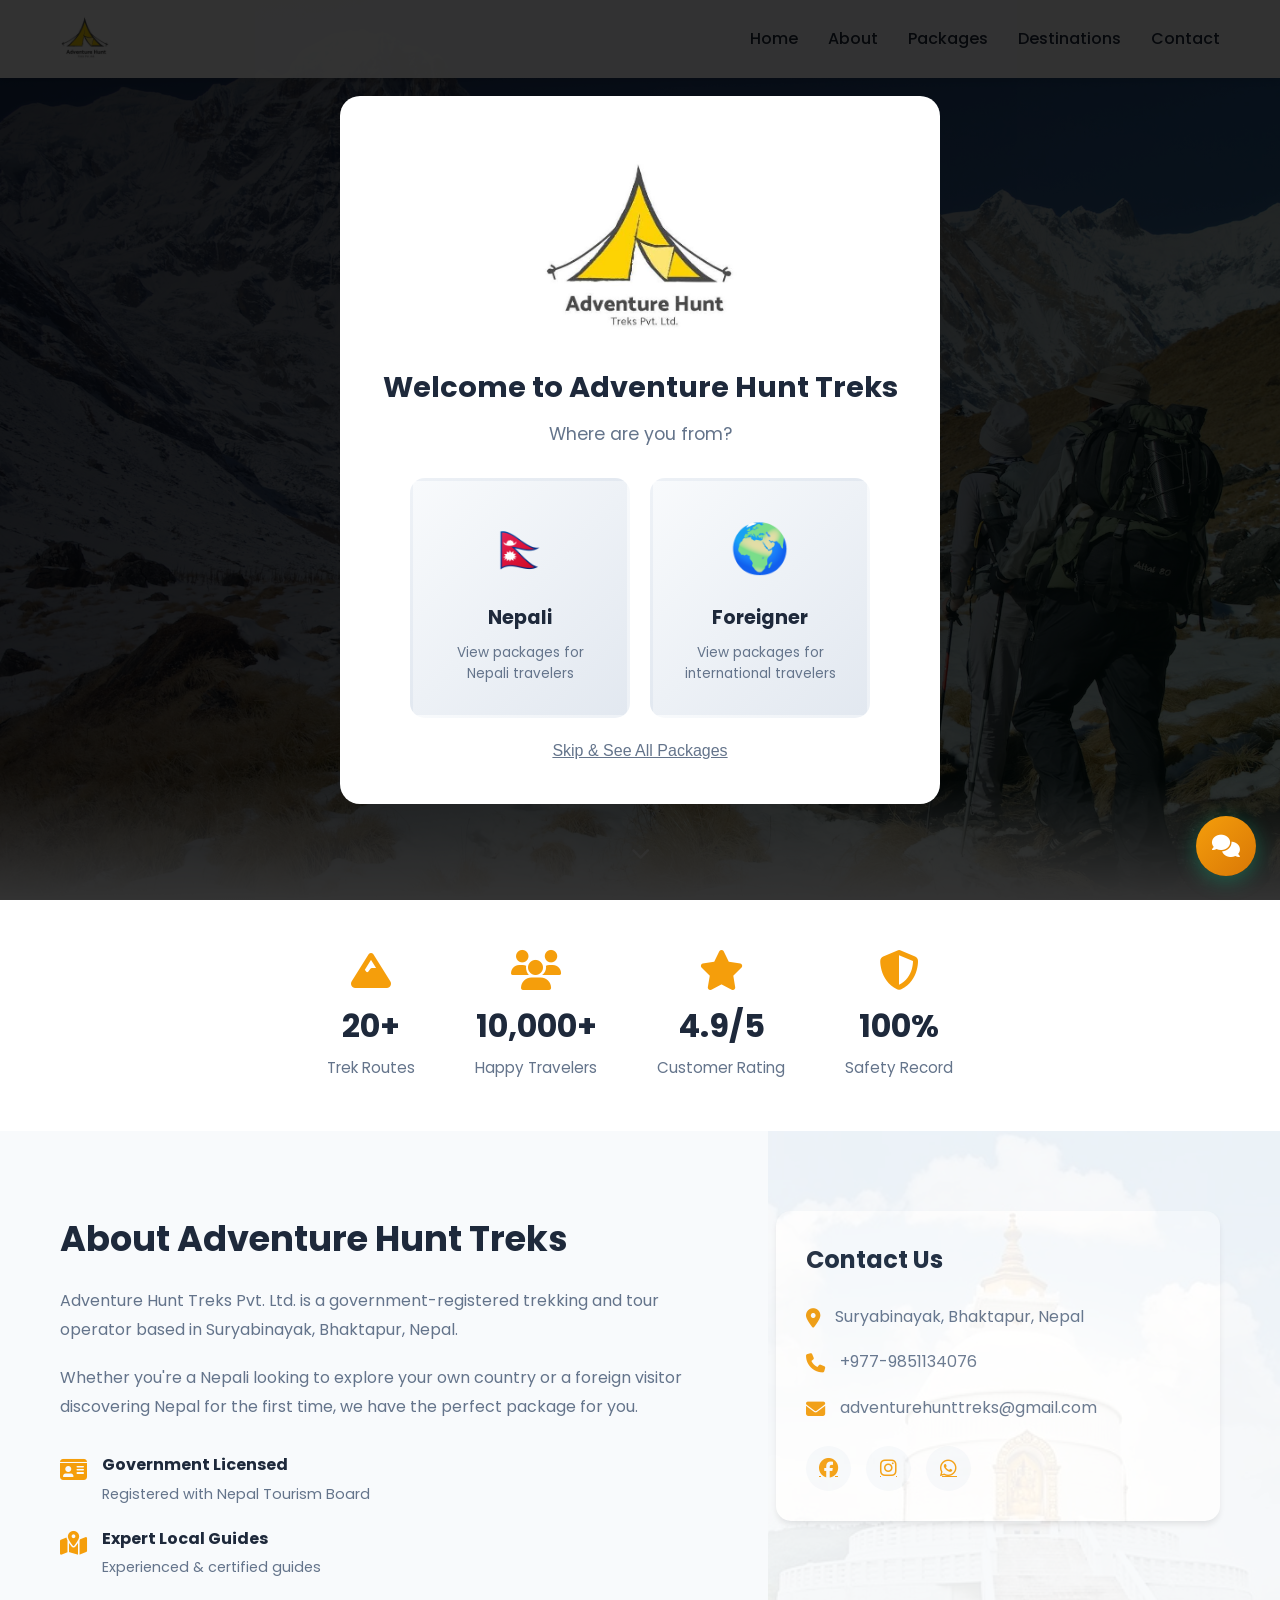
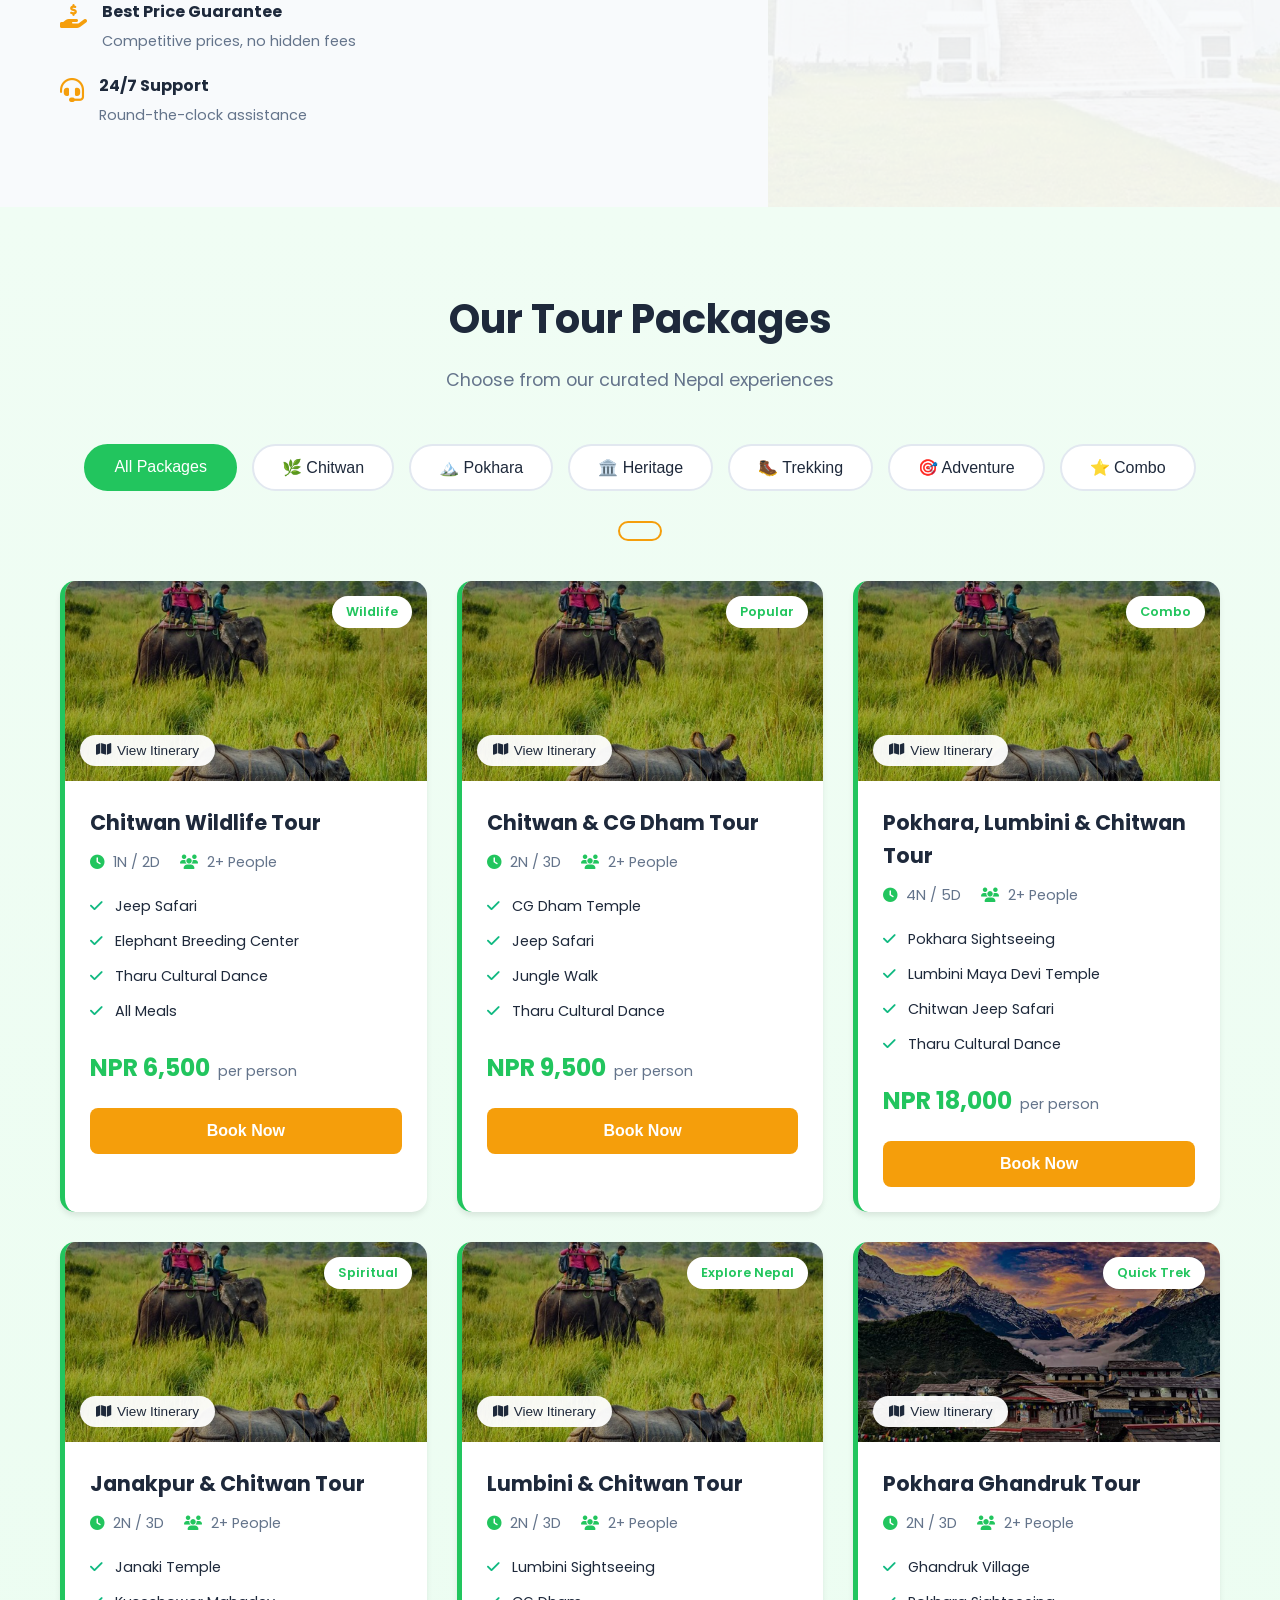
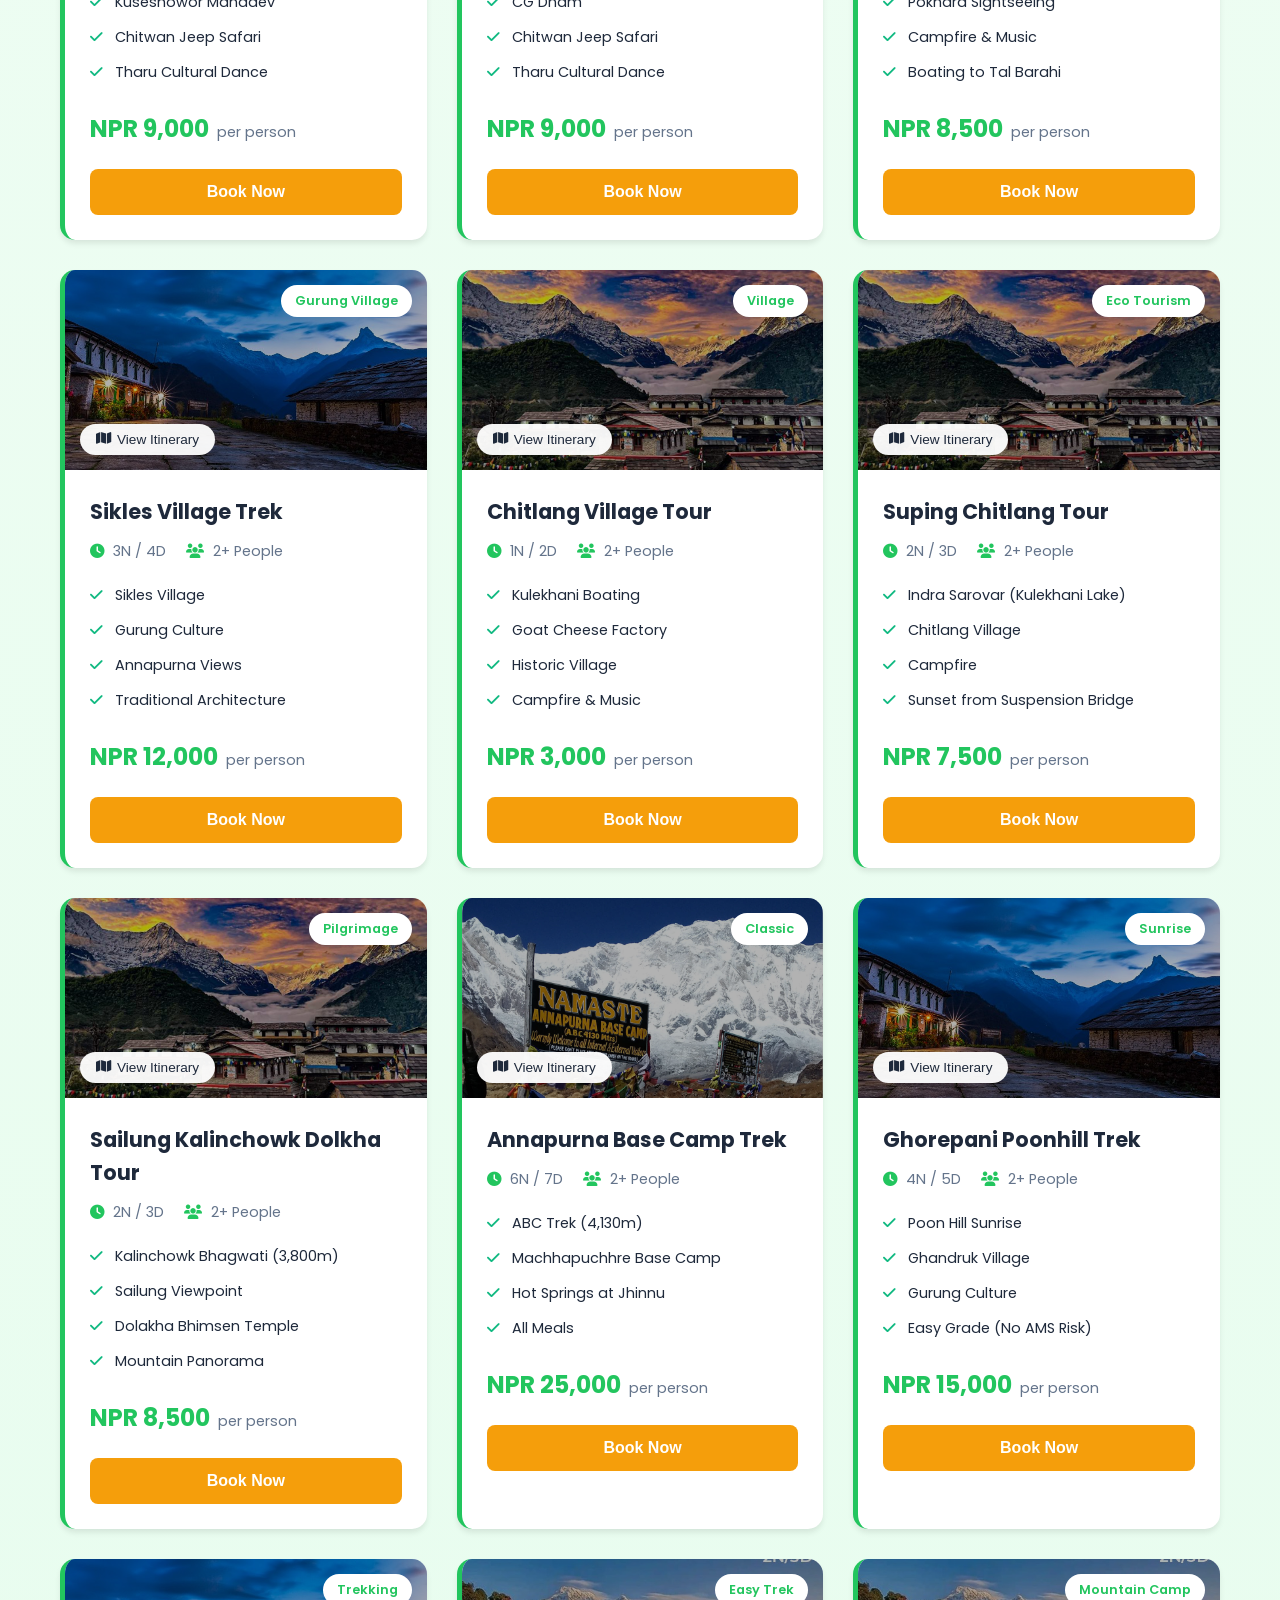
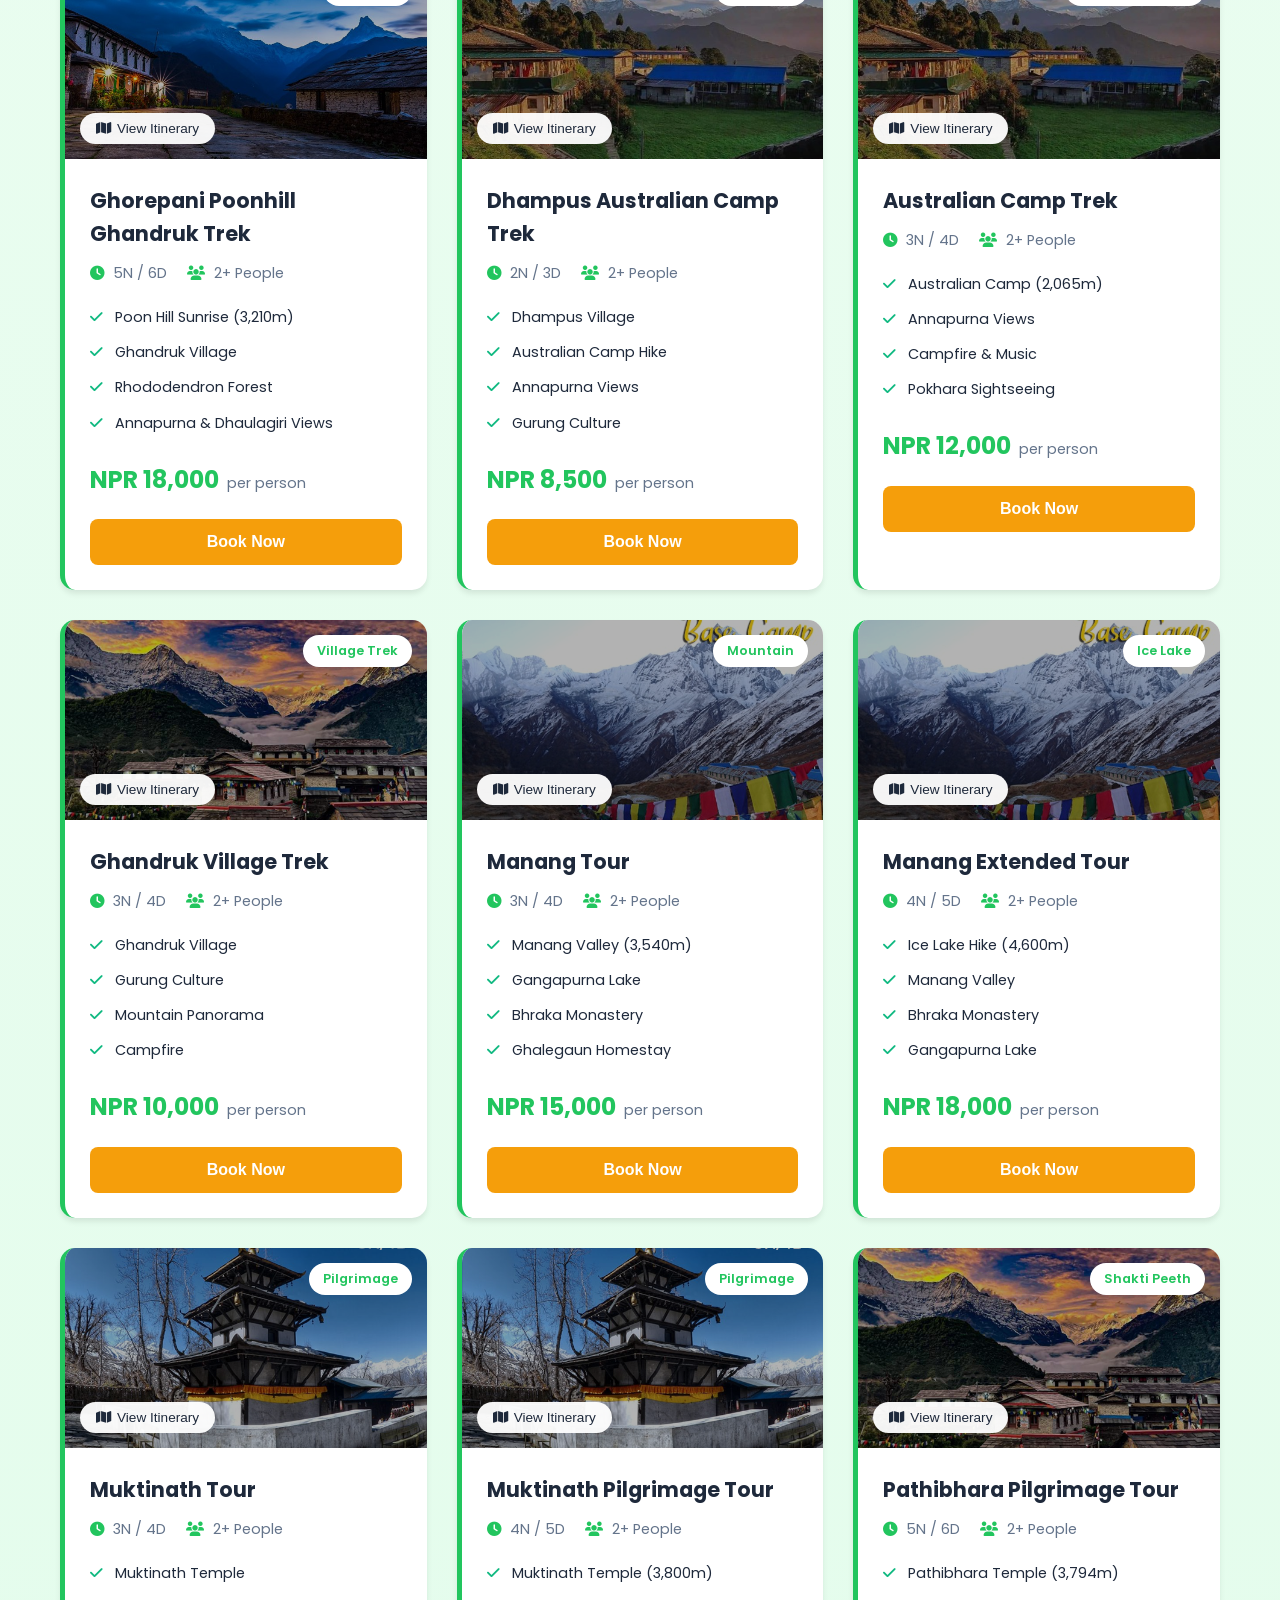
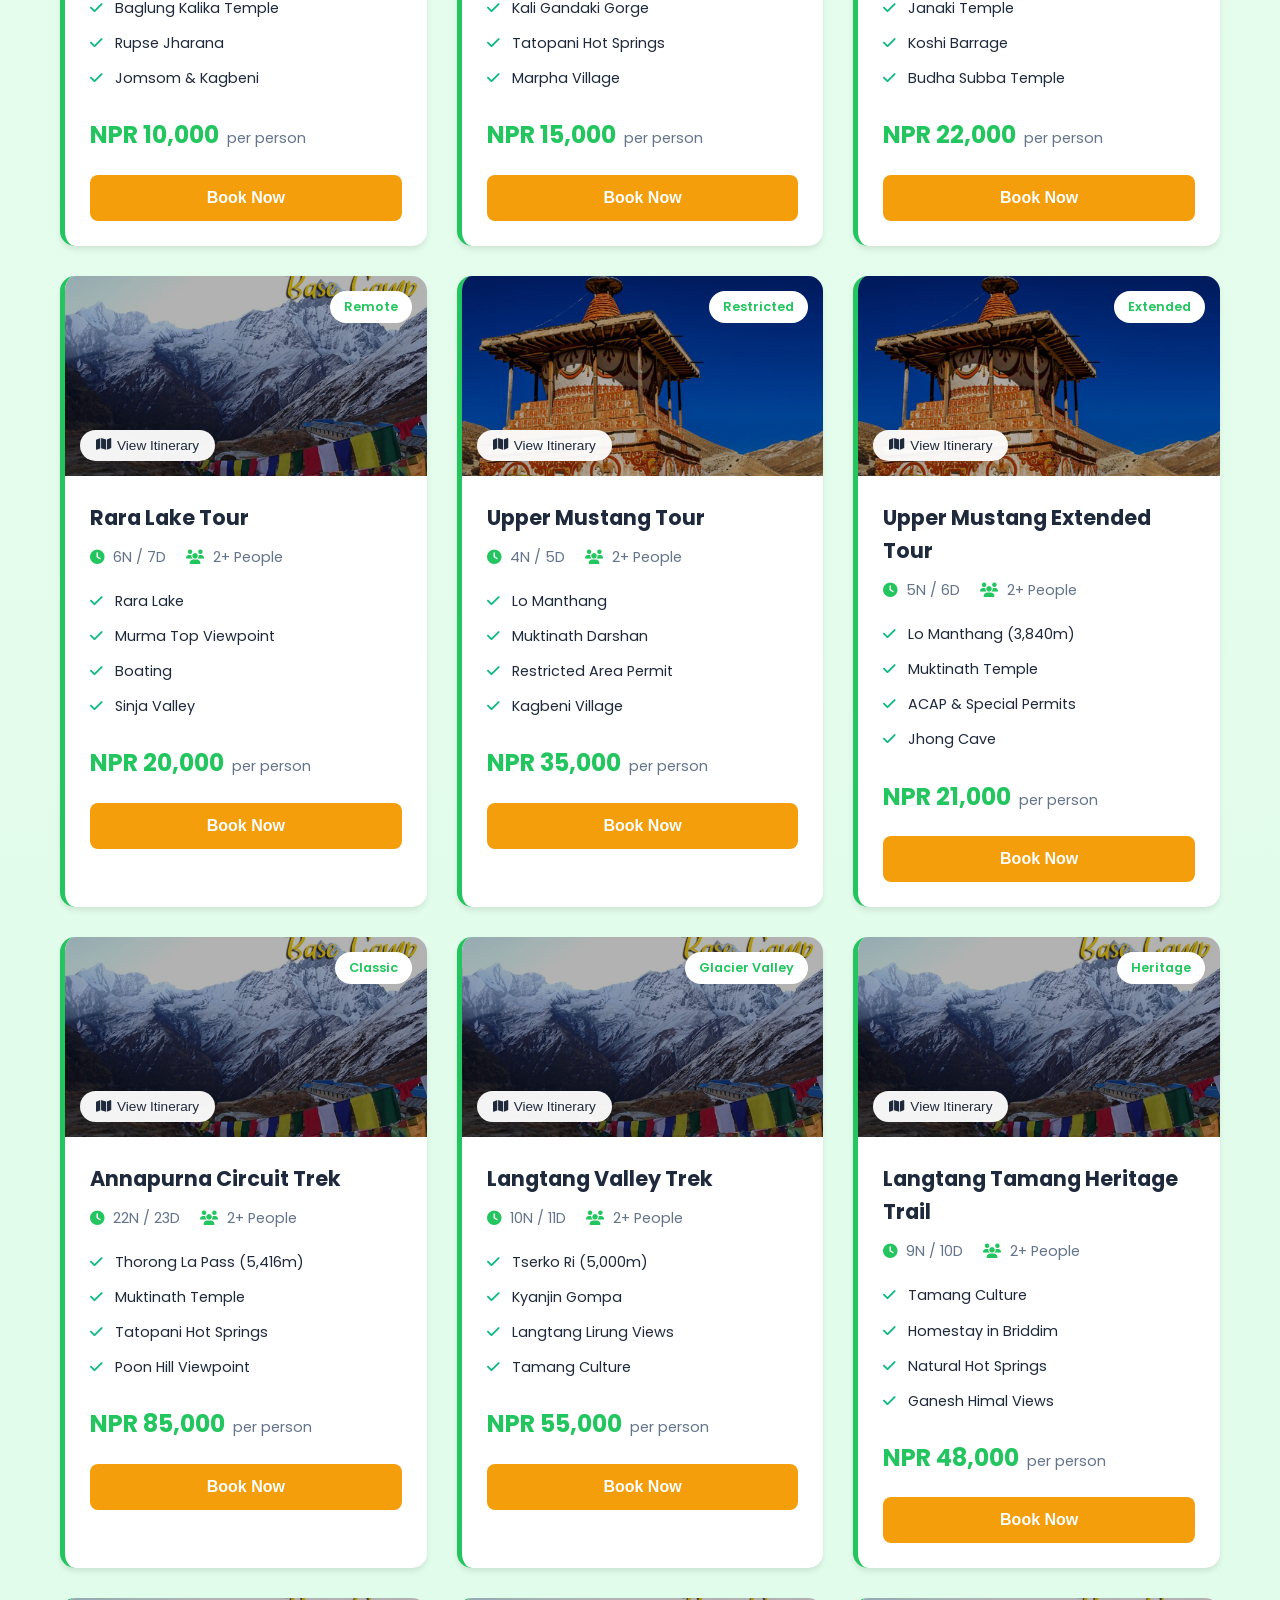
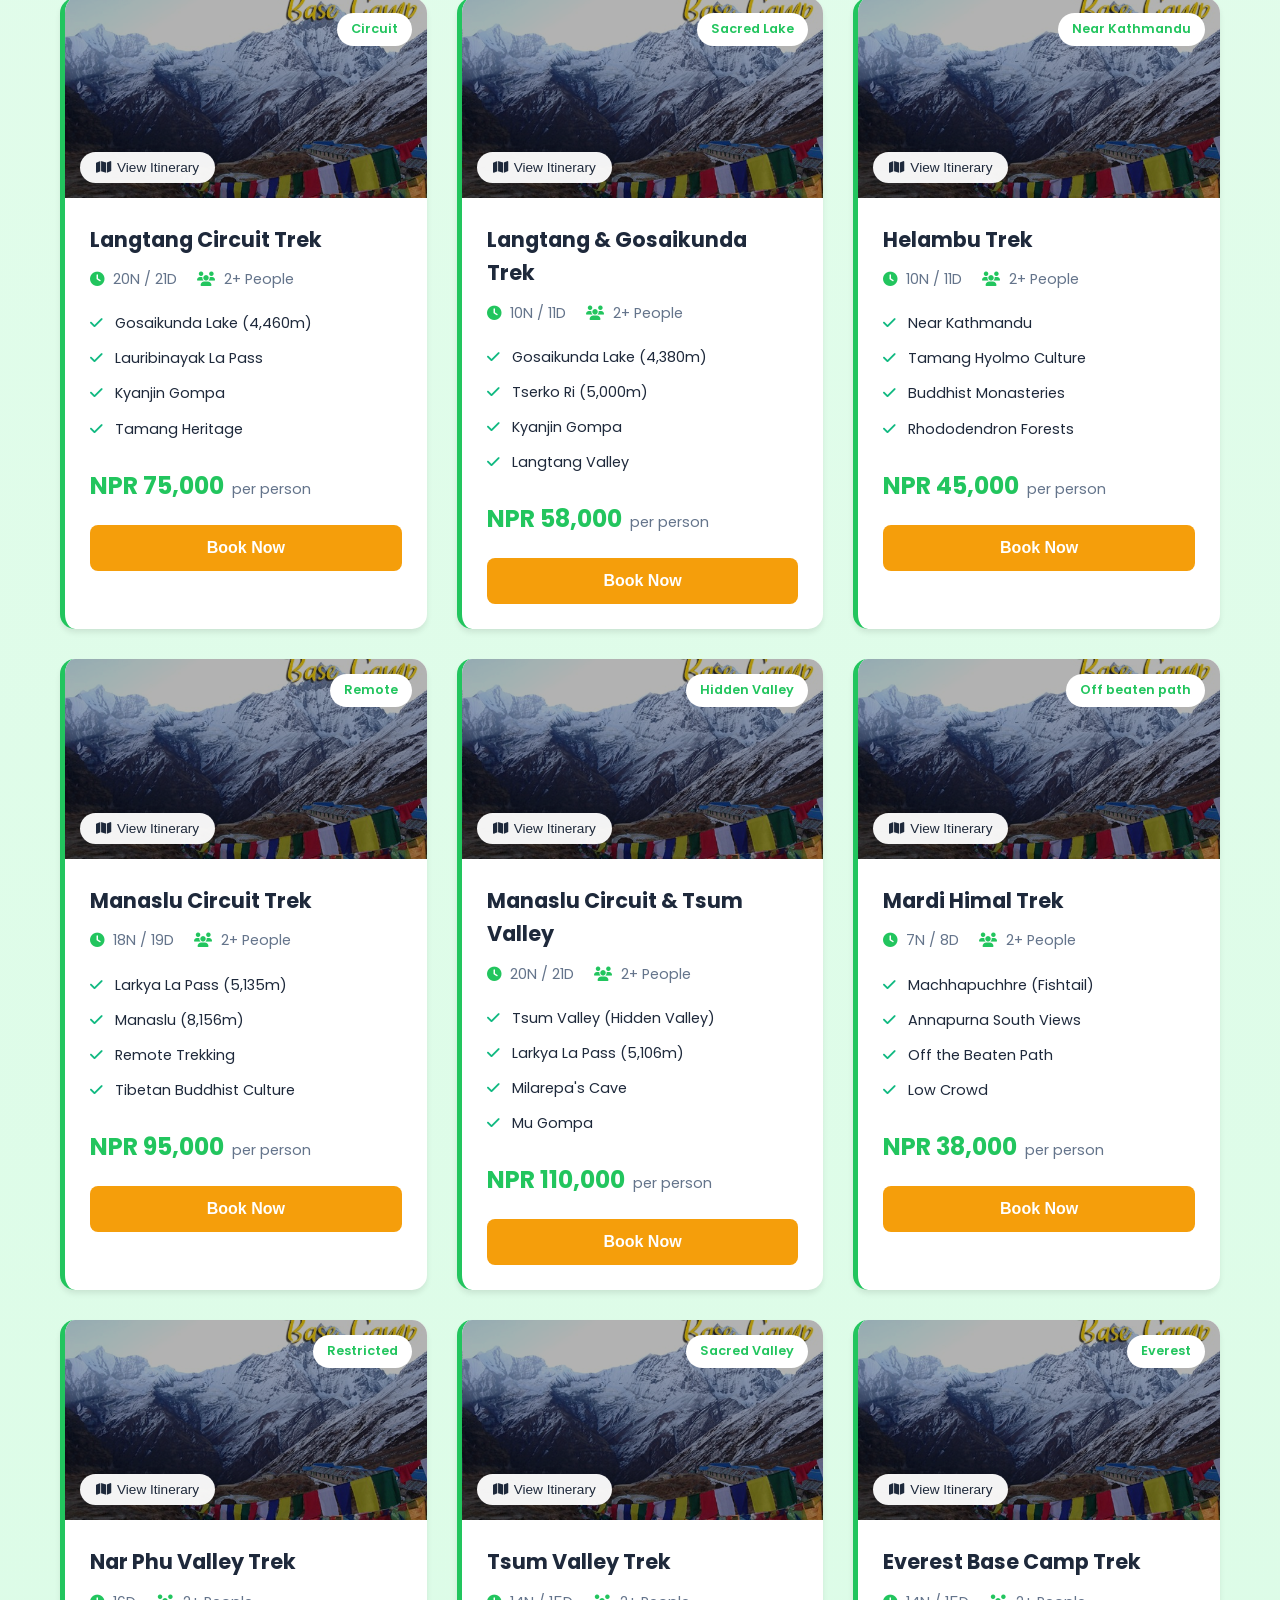
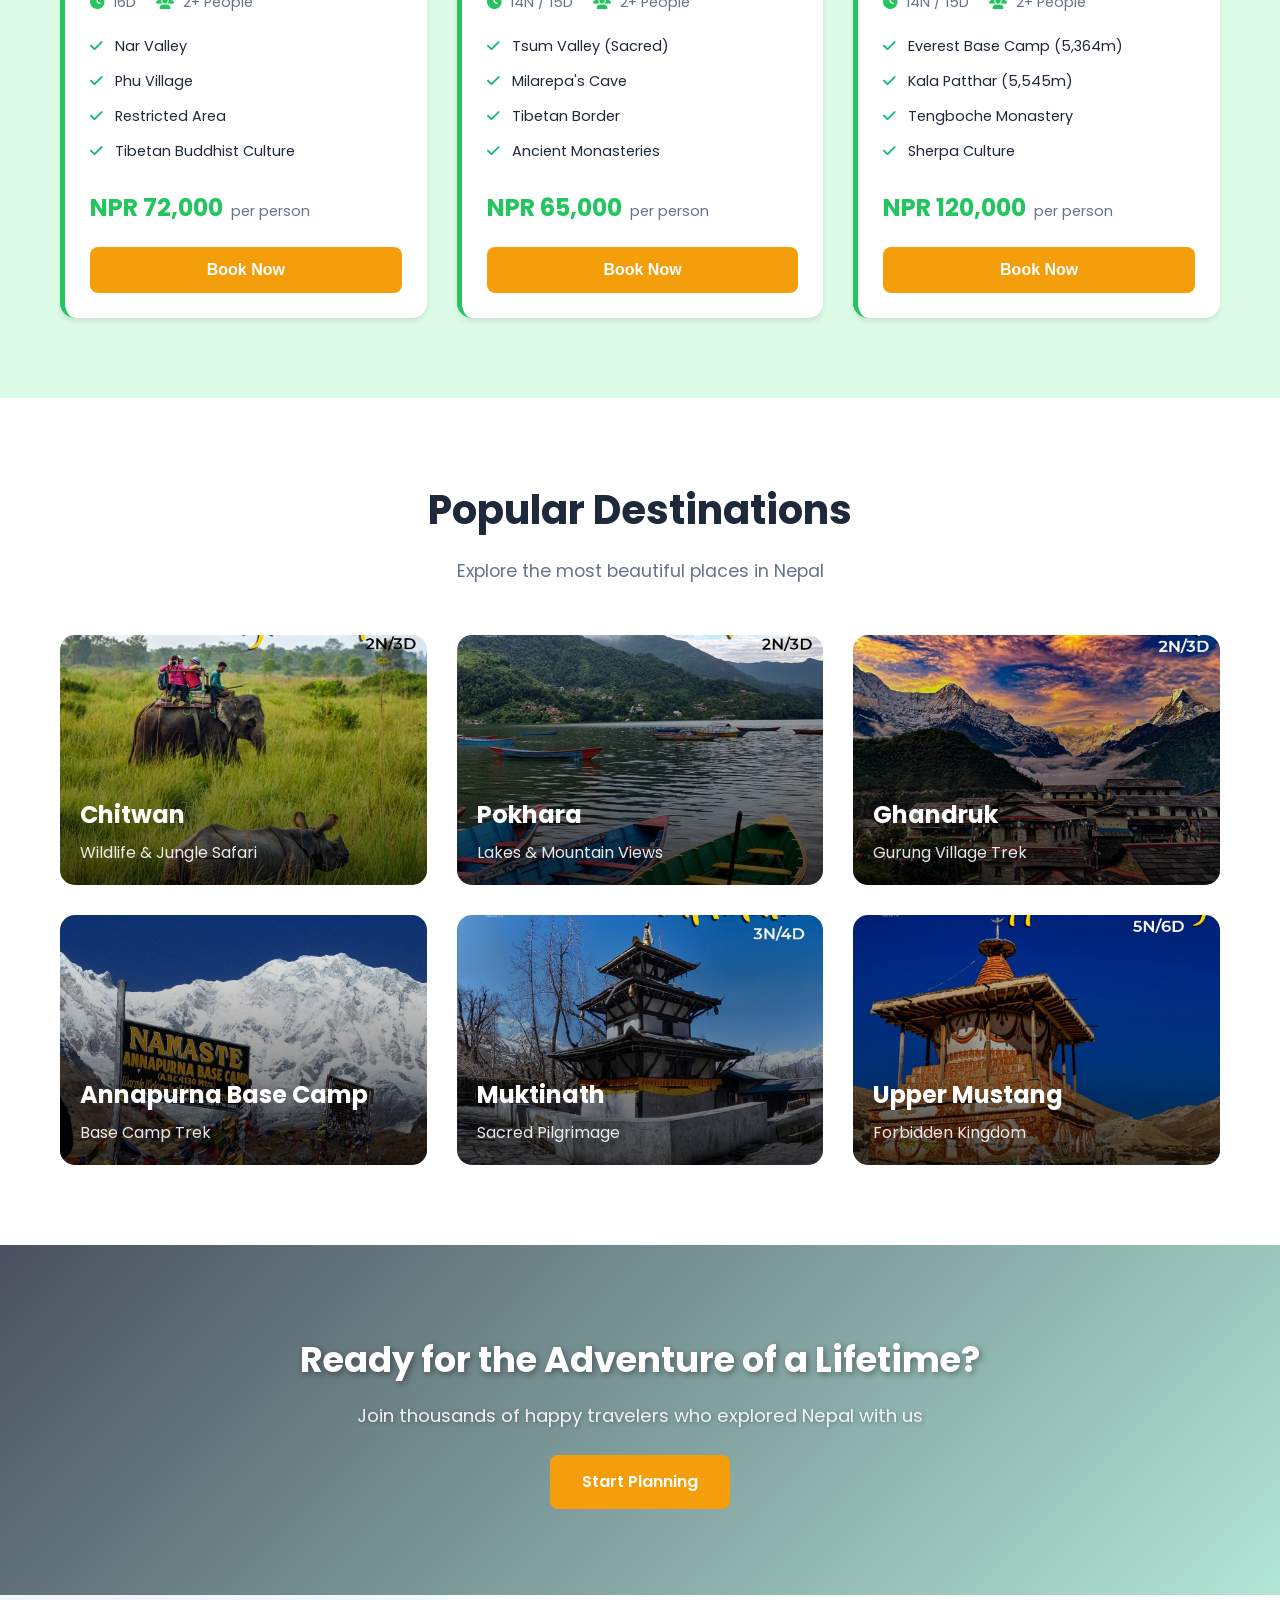
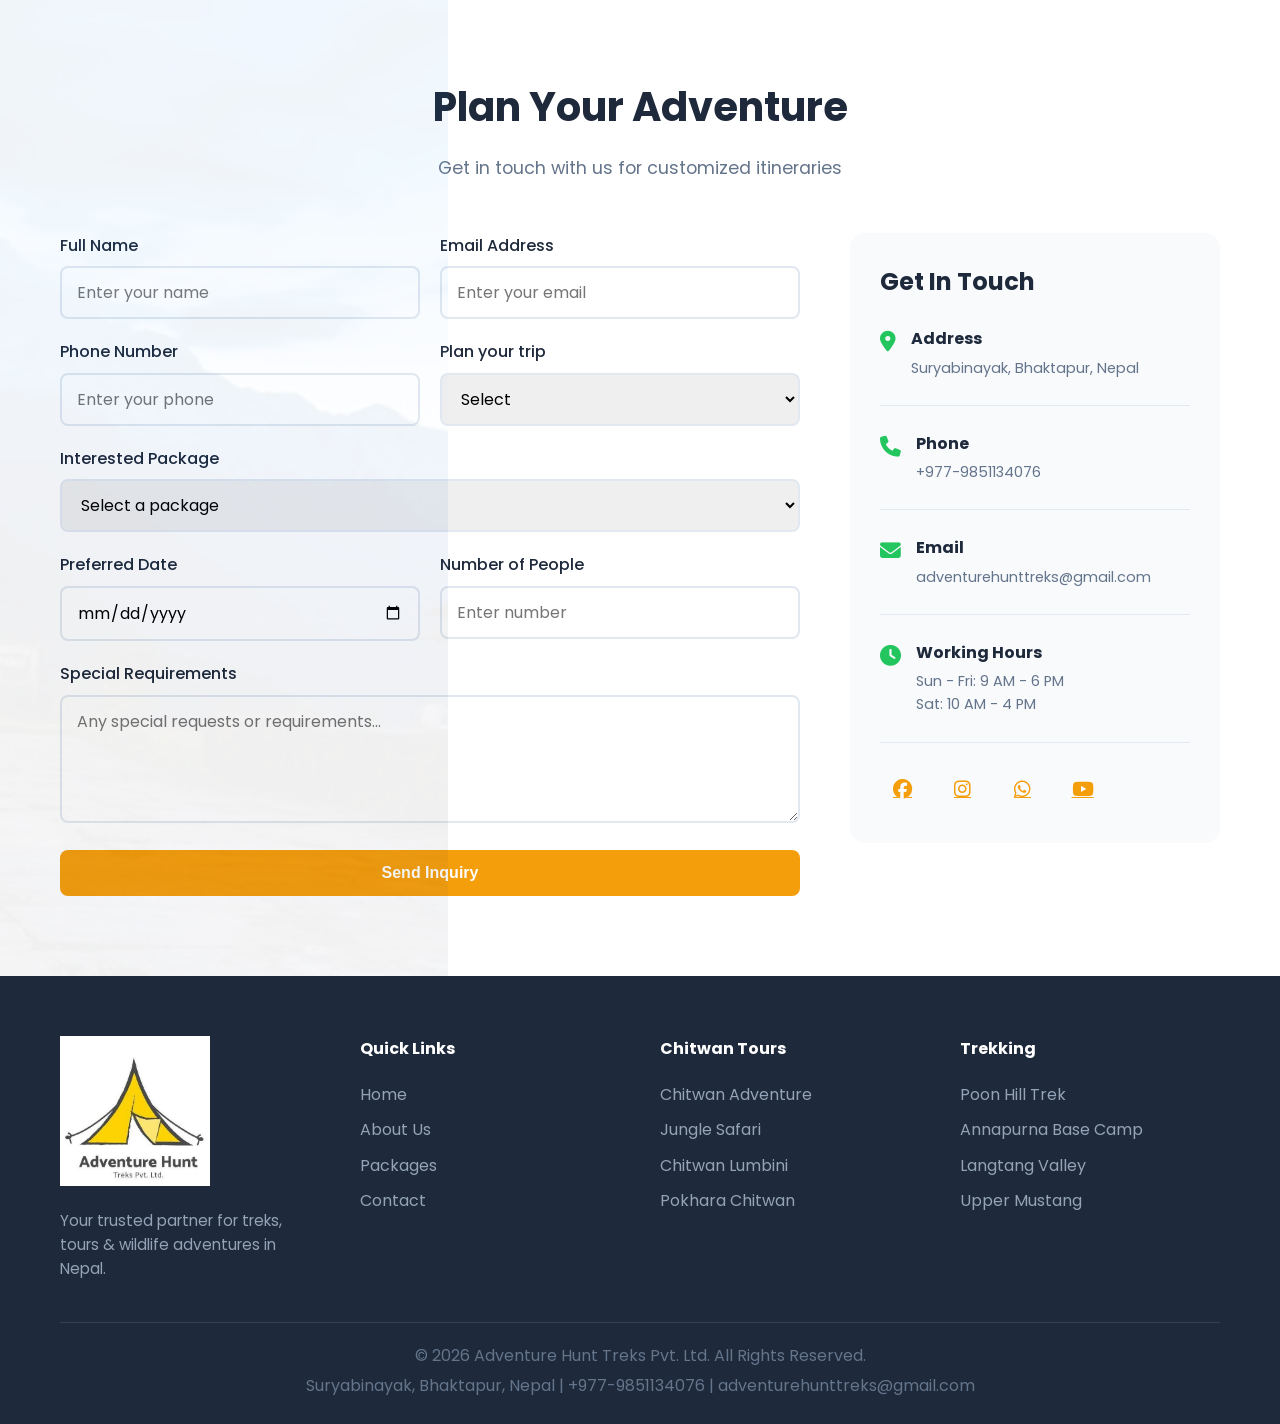
==== public/index.html @ b2bde7ee "Connect Facebook, Instagram, and WhatsApp social links" ====
<!DOCTYPE html>
<html lang="en">
<head>
    <meta charset="UTF-8">
    <meta name="viewport" content="width=device-width, initial-scale=1.0">
    <title>Adventure Hunt Treks Pvt. Ltd. - Nepal Tours</title>
    <link rel="stylesheet" href="styles.css">
    <link href="https://fonts.googleapis.com/css2?family=Poppins:wght@300;400;500;600;700&display=swap" rel="stylesheet">
    <link rel="stylesheet" href="https://cdnjs.cloudflare.com/ajax/libs/font-awesome/6.4.0/css/all.min.css">
</head>
<body>
    <!-- Navbar -->
    <nav class="navbar">
        <div class="nav-container">
            <a href="#" class="logo">
                <img src="logo.png" alt="Adventure Hunt Treks" class="logo-img">
            </a>
            <ul class="nav-links">
                <li><a href="#home">Home</a></li>
                <li><a href="#about">About</a></li>
                <li><a href="#packages">Packages</a></li>
                <li><a href="#destinations">Destinations</a></li>
                <li><a href="#contact">Contact</a></li>
            </ul>
            <div class="hamburger" id="hamburger">
                <span></span>
                <span></span>
                <span></span>
            </div>
        </div>
    </nav>

    <!-- User Type Selection Modal -->
    <div class="modal-overlay" id="originModal">
        <div class="modal">
            <div class="modal-logo">
                <img src="logo.png" alt="Adventure Hunt Treks">
            </div>
            <div class="modal-header">
                <h2>Welcome to Adventure Hunt Treks</h2>
                <p>Where are you from?</p>
            </div>
            <div class="modal-cards">
                <div class="origin-card nepal-card" onclick="selectOrigin('nepal', this)">
                    <div class="origin-icon">🇳🇵</div>
                    <h3>Nepali</h3>
                    <p>View packages for Nepali travelers</p>
                </div>
                <div class="origin-card foreign-card" onclick="selectOrigin('foreign', this)">
                    <div class="origin-icon">🌍</div>
                    <h3>Foreigner</h3>
                    <p>View packages for international travelers</p>
                </div>
            </div>
            <button class="skip-btn" onclick="skipSelection()">Skip & See All Packages</button>
        </div>
    </div>

    <!-- Hero Section -->
    <section class="hero" id="home">
        <div class="hero-content">
            <h1>Adventure Awaits in Nepal</h1>
            <p>Your trusted partner for treks, tours & wildlife adventures</p>
            <div class="hero-buttons">
                <a href="#packages" class="btn btn-primary">Explore Packages</a>
                <a href="#contact" class="btn btn-secondary">Plan Your Trip</a>
            </div>
        </div>
        <div class="hero-overlay"></div>
        <a href="#stats" class="hero-scroll"><i class="fas fa-chevron-down"></i></a>
    </section>

    <!-- Stats Section -->
    <section class="stats" id="stats">
        <div class="stat-item">
            <i class="fas fa-mountain"></i>
            <h3>20+</h3>
            <p>Trek Routes</p>
        </div>
        <div class="stat-item">
            <i class="fas fa-users"></i>
            <h3>10,000+</h3>
            <p>Happy Travelers</p>
        </div>
        <div class="stat-item">
            <i class="fas fa-star"></i>
            <h3>4.9/5</h3>
            <p>Customer Rating</p>
        </div>
        <div class="stat-item">
            <i class="fas fa-shield-alt"></i>
            <h3>100%</h3>
            <p>Safety Record</p>
        </div>
    </section>

    <!-- About Section -->
    <section class="about" id="about">
        <div class="container">
            <div class="about-content">
                <div class="about-text">
                    <h2>About Adventure Hunt Treks</h2>
                    <p>Adventure Hunt Treks Pvt. Ltd. is a government-registered trekking and tour operator based in Suryabinayak, Bhaktapur, Nepal. We specialize in providing unforgettable adventure experiences across Nepal, from the majestic Himalayas to the lush jungles of Chitwan.</p>
                    <p>Whether you're a Nepali looking to explore your own country or a foreign visitor discovering Nepal for the first time, we have the perfect package for you.</p>
                    <div class="about-features">
                        <div class="about-feature">
                            <i class="fas fa-id-card"></i>
                            <div>
                                <h4>Government Licensed</h4>
                                <p>Registered with Nepal Tourism Board</p>
                            </div>
                        </div>
                        <div class="about-feature">
                            <i class="fas fa-map-marked-alt"></i>
                            <div>
                                <h4>Expert Local Guides</h4>
                                <p>Experienced & certified guides</p>
                            </div>
                        </div>
                        <div class="about-feature">
                            <i class="fas fa-hand-holding-usd"></i>
                            <div>
                                <h4>Best Price Guarantee</h4>
                                <p>Competitive prices, no hidden fees</p>
                            </div>
                        </div>
                        <div class="about-feature">
                            <i class="fas fa-headset"></i>
                            <div>
                                <h4>24/7 Support</h4>
                                <p>Round-the-clock assistance</p>
                            </div>
                        </div>
                    </div>
                </div>
                <div class="about-contact-card">
                    <h3>Contact Us</h3>
                    <div class="contact-info-item">
                        <i class="fas fa-map-marker-alt"></i>
                        <p>Suryabinayak, Bhaktapur, Nepal</p>
                    </div>
                    <div class="contact-info-item">
                        <i class="fas fa-phone"></i>
                        <p>+977-9851134076</p>
                    </div>
                    <div class="contact-info-item">
                        <i class="fas fa-envelope"></i>
                        <p>adventurehunttreks@gmail.com</p>
                    </div>
                    <div class="social-links">
                        <a href="https://www.facebook.com/AdventureHuntTreks/" target="_blank"><i class="fab fa-facebook"></i></a>
                        <a href="https://www.instagram.com/adventurehunttreks/" target="_blank"><i class="fab fa-instagram"></i></a>
                        <a href="https://wa.me/9779843317956" target="_blank"><i class="fab fa-whatsapp"></i></a>
                    </div>
                </div>
            </div>
        </div>
    </section>

    <!-- All Packages Section -->
    <section class="itinerary-section" id="packages">
        <div class="container">
            <div class="section-header">
                <h2>Our Tour Packages</h2>
                <p>Choose from our curated Nepal experiences</p>
            </div>

            <!-- Filter Tabs -->
            <div class="filter-tabs">
                <button class="filter-btn active" data-filter="all">All Packages</button>
                <button class="filter-btn" data-filter="chitwan">🌿 Chitwan</button>
                <button class="filter-btn" data-filter="pokhara">🏔️ Pokhara</button>
                <button class="filter-btn" data-filter="heritage">🏛️ Heritage</button>
                <button class="filter-btn" data-filter="trek">🥾 Trekking</button>
                <button class="filter-btn" data-filter="adventure">🎯 Adventure</button>
                <button class="filter-btn" data-filter="combo">⭐ Combo</button>
            </div>

            <!-- Switch Origin -->
            <div class="price-toggle">
                <a href="javascript:void(0)" id="switchOriginLink" onclick="switchOrigin()" class="switch-origin-link"></a>
            </div>

            <div class="packages-grid" id="packages-grid">

                <!-- Chitwan Adventure Tour -->
                <div class="package-card" data-category="chitwan">
                    <div class="package-image" style="background: url('chitwan.jpg') center/cover;">
                        <div class="package-overlay"></div>
                        <div class="package-badge">Popular</div>
                        <button class="itinerary-btn" onclick="openItinerary('chitwan-adventure')">
                            <i class="fas fa-map"></i> View Itinerary
                        </button>
                    </div>
                    <div class="package-content">
                        <h3>Chitwan Adventure Tour</h3>
                        <div class="package-details">
                            <span><i class="fas fa-clock"></i> 2N / 3D</span>
                            <span><i class="fas fa-users"></i> 2+ People</span>
                        </div>
                        <ul class="package-features">
                            <li><i class="fas fa-check"></i> All Meals (B/L/D)</li>
                            <li><i class="fas fa-check"></i> Jungle Safari</li>
                            <li><i class="fas fa-check"></i> Canoe Ride</li>
                            <li><i class="fas fa-check"></i> Tharu Cultural Dance</li>
                        </ul>
                        <div class="package-price">
                            <span class="price npr-price">NPR 12,500</span>
                            <span class="price usd-price" style="display:none;">$95</span>
                            <span class="per-person">per person</span>
                        </div>
                        <button class="btn btn-primary btn-block book-btn">Book Now</button>
                    </div>
                </div>

                <!-- Chitwan Wildlife Tour -->
                <div class="package-card" data-category="chitwan">
                    <div class="package-image" style="background: url('chitwan.jpg') center/cover;">
                        <div class="package-overlay"></div>
                        <div class="package-badge">Wildlife</div>
                        <button class="itinerary-btn" onclick="openItinerary('chitwan-wildlife')">
                            <i class="fas fa-map"></i> View Itinerary
                        </button>
                    </div>
                    <div class="package-content">
                        <h3>Chitwan Wildlife Tour</h3>
                        <div class="package-details">
                            <span><i class="fas fa-clock"></i> 2N / 3D</span>
                            <span><i class="fas fa-users"></i> 2+ People</span>
                        </div>
                        <ul class="package-features">
                            <li><i class="fas fa-check"></i> 4x4 Jeep Safari</li>
                            <li><i class="fas fa-check"></i> Jungle Walk</li>
                            <li><i class="fas fa-check"></i> Elephant Breeding Center</li>
                            <li><i class="fas fa-check"></i> Bird Watching</li>
                        </ul>
                        <div class="package-price">
                            <span class="price npr-price">NPR 12,500</span>
                            <span class="price usd-price" style="display:none;">$95</span>
                            <span class="per-person">per person</span>
                        </div>
                        <button class="btn btn-primary btn-block book-btn">Book Now</button>
                    </div>
                </div>

                <!-- Jungle Safari Tour -->
                <div class="package-card" data-category="chitwan">
                    <div class="package-image" style="background: url('chitwan.jpg') center/cover;">
                        <div class="package-overlay"></div>
                        <div class="package-badge">Safari</div>
                        <button class="itinerary-btn" onclick="openItinerary('jungle-safari')">
                            <i class="fas fa-map"></i> View Itinerary
                        </button>
                    </div>
                    <div class="package-content">
                        <h3>Jungle Safari Tour</h3>
                        <div class="package-details">
                            <span><i class="fas fa-clock"></i> 2N / 3D</span>
                            <span><i class="fas fa-users"></i> 2+ People</span>
                        </div>
                        <ul class="package-features">
                            <li><i class="fas fa-check"></i> Elephant Safari</li>
                            <li><i class="fas fa-check"></i> Canoe Ride</li>
                            <li><i class="fas fa-check"></i> Jungle Walk</li>
                            <li><i class="fas fa-check"></i> Cultural Program</li>
                        </ul>
                        <div class="package-price">
                            <span class="price npr-price">NPR 12,500</span>
                            <span class="price usd-price" style="display:none;">$95</span>
                            <span class="per-person">per person</span>
                        </div>
                        <button class="btn btn-primary btn-block book-btn">Book Now</button>
                    </div>
                </div>

                <!-- Chitwan Lumbini Tour -->
                <div class="package-card" data-category="chitwan">
                    <div class="package-image" style="background: url('chitwan.jpg') center/cover;">
                        <div class="package-overlay"></div>
                        <div class="package-badge">Combo</div>
                        <button class="itinerary-btn" onclick="openItinerary('chitwan-lumbini')">
                            <i class="fas fa-map"></i> View Itinerary
                        </button>
                    </div>
                    <div class="package-content">
                        <h3>Chitwan Lumbini Tour</h3>
                        <div class="package-details">
                            <span><i class="fas fa-clock"></i> 3N / 4D</span>
                            <span><i class="fas fa-users"></i> 2+ People</span>
                        </div>
                        <ul class="package-features">
                            <li><i class="fas fa-check"></i> Jungle Safari</li>
                            <li><i class="fas fa-check"></i> Lumbini Sightseeing</li>
                            <li><i class="fas fa-check"></i> All Transport</li>
                            <li><i class="fas fa-check"></i> All Meals</li>
                        </ul>
                        <div class="package-price">
                            <span class="price npr-price">NPR 19,000</span>
                            <span class="price usd-price" style="display:none;">$145</span>
                            <span class="per-person">per person</span>
                        </div>
                        <button class="btn btn-primary btn-block book-btn">Book Now</button>
                    </div>
                </div>

                <!-- Pokhara Adventure -->
                <div class="package-card" data-category="pokhara">
                    <div class="package-image" style="background: url('pokhara.jpg') center/cover;">
                        <div class="package-overlay"></div>
                        <div class="package-badge">Adventure</div>
                        <button class="itinerary-btn" onclick="openItinerary('pokhara-adventure')">
                            <i class="fas fa-map"></i> View Itinerary
                        </button>
                    </div>
                    <div class="package-content">
                        <h3>Pokhara Adventure</h3>
                        <div class="package-details">
                            <span><i class="fas fa-clock"></i> 2N / 3D</span>
                            <span><i class="fas fa-users"></i> 2+ People</span>
                        </div>
                        <ul class="package-features">
                            <li><i class="fas fa-check"></i> Paragliding</li>
                            <li><i class="fas fa-check"></i> Sarangkot Sunrise</li>
                            <li><i class="fas fa-check"></i> Phewa Lake Boating</li>
                            <li><i class="fas fa-check"></i> Davis Falls</li>
                        </ul>
                        <div class="package-price">
                            <span class="price npr-price">NPR 15,999</span>
                            <span class="price usd-price" style="display:none;">$120</span>
                            <span class="per-person">per person</span>
                        </div>
                        <button class="btn btn-primary btn-block book-btn">Book Now</button>
                    </div>
                </div>

                <!-- Kathmandu Heritage Tour -->
                <div class="package-card" data-category="kathmandu">
                    <div class="package-image" style="background: url('ghandruk.png') center/cover;">
                        <div class="package-overlay"></div>
                        <div class="package-badge">Heritage</div>
                        <button class="itinerary-btn" onclick="openItinerary('kathmandu-heritage')">
                            <i class="fas fa-map"></i> View Itinerary
                        </button>
                    </div>
                    <div class="package-content">
                        <h3>Kathmandu Heritage Tour</h3>
                        <div class="package-details">
                            <span><i class="fas fa-clock"></i> 1N / 2D</span>
                            <span><i class="fas fa-users"></i> 2+ People</span>
                        </div>
                        <ul class="package-features">
                            <li><i class="fas fa-check"></i> Pashupatinath Temple</li>
                            <li><i class="fas fa-check"></i> Boudhanath Stupa</li>
                            <li><i class="fas fa-check"></i> Swayambhunath</li>
                            <li><i class="fas fa-check"></i> Durbar Square</li>
                        </ul>
                        <div class="package-price">
                            <span class="price npr-price">NPR 6,999</span>
                            <span class="price usd-price" style="display:none;">$55</span>
                            <span class="per-person">per person</span>
                        </div>
                        <button class="btn btn-primary btn-block book-btn">Book Now</button>
                    </div>
                </div>

                <!-- Lumbini Tour -->
                <div class="package-card" data-category="kathmandu">
                    <div class="package-image" style="background: url('ghandruk.png') center/cover;">
                        <div class="package-overlay"></div>
                        <div class="package-badge">Spiritual</div>
                        <button class="itinerary-btn" onclick="openItinerary('lumbini-tour')">
                            <i class="fas fa-map"></i> View Itinerary
                        </button>
                    </div>
                    <div class="package-content">
                        <h3>Lumbini Tour</h3>
                        <div class="package-details">
                            <span><i class="fas fa-clock"></i> 1N / 2D</span>
                            <span><i class="fas fa-users"></i> 2+ People</span>
                        </div>
                        <ul class="package-features">
                            <li><i class="fas fa-check"></i> Mayadevi Temple</li>
                            <li><i class="fas fa-check"></i> World Peace Pagoda</li>
                            <li><i class="fas fa-check"></i> Monastery Visit</li>
                            <li><i class="fas fa-check"></i> All Meals</li>
                        </ul>
                        <div class="package-price">
                            <span class="price npr-price">NPR 7,500</span>
                            <span class="price usd-price" style="display:none;">$58</span>
                            <span class="per-person">per person</span>
                        </div>
                        <button class="btn btn-primary btn-block book-btn">Book Now</button>
                    </div>
                </div>

                <!-- Muktinath Pilgrimage -->
                <div class="package-card" data-category="trek">
                    <div class="package-image" style="background: url('muktinath.png') center/cover;">
                        <div class="package-overlay"></div>
                        <div class="package-badge">Pilgrimage</div>
                        <button class="itinerary-btn" onclick="openItinerary('muktinath')">
                            <i class="fas fa-map"></i> View Itinerary
                        </button>
                    </div>
                    <div class="package-content">
                        <h3>Muktinath Pilgrimage</h3>
                        <div class="package-details">
                            <span><i class="fas fa-clock"></i> 4N / 5D</span>
                            <span><i class="fas fa-users"></i> 2+ People</span>
                        </div>
                        <ul class="package-features">
                            <li><i class="fas fa-check"></i> Jomsom Flight</li>
                            <li><i class="fas fa-check"></i> Muktinath Temple</li>
                            <li><i class="fas fa-check"></i> Kagbeni Village</li>
                            <li><i class="fas fa-check"></i> All Transport</li>
                        </ul>
                        <div class="package-price">
                            <span class="price npr-price">NPR 32,999</span>
                            <span class="price usd-price" style="display:none;">$250</span>
                            <span class="per-person">per person</span>
                        </div>
                        <button class="btn btn-primary btn-block book-btn">Book Now</button>
                    </div>
                </div>

                <!-- Poon Hill Trek -->
                <div class="package-card" data-category="trek">
                    <div class="package-image" style="background: url('ghandruk.png') center/cover;">
                        <div class="package-overlay"></div>
                        <div class="package-badge">Sunrise</div>
                        <button class="itinerary-btn" onclick="openItinerary('poonhill')">
                            <i class="fas fa-map"></i> View Itinerary
                        </button>
                    </div>
                    <div class="package-content">
                        <h3>Poon Hill Trek</h3>
                        <div class="package-details">
                            <span><i class="fas fa-clock"></i> 4N / 5D</span>
                            <span><i class="fas fa-users"></i> 2+ People</span>
                        </div>
                        <ul class="package-features">
                            <li><i class="fas fa-check"></i> Poon Hill Sunrise</li>
                            <li><i class="fas fa-check"></i> Ghandruk Village</li>
                            <li><i class="fas fa-check"></i> Guide & Porter</li>
                            <li><i class="fas fa-check"></i> All Meals</li>
                        </ul>
                        <div class="package-price">
                            <span class="price npr-price">NPR 22,999</span>
                            <span class="price usd-price" style="display:none;">$175</span>
                            <span class="per-person">per person</span>
                        </div>
                        <button class="btn btn-primary btn-block book-btn">Book Now</button>
                    </div>
                </div>

                <!-- Langtang Valley Trek -->
                <div class="package-card" data-category="trek">
                    <div class="package-image" style="background: url('annapurna.jpg') center/cover;">
                        <div class="package-overlay"></div>
                        <div class="package-badge">Trekking</div>
                        <button class="itinerary-btn" onclick="openItinerary('langtang')">
                            <i class="fas fa-map"></i> View Itinerary
                        </button>
                    </div>
                    <div class="package-content">
                        <h3>Langtang Valley Trek</h3>
                        <div class="package-details">
                            <span><i class="fas fa-clock"></i> 6N / 7D</span>
                            <span><i class="fas fa-users"></i> 4+ People</span>
                        </div>
                        <ul class="package-features">
                            <li><i class="fas fa-check"></i> All Meals</li>
                            <li><i class="fas fa-check"></i> Guide & Porter</li>
                            <li><i class="fas fa-check"></i> Permit Fees</li>
                            <li><i class="fas fa-check"></i> Accommodation</li>
                        </ul>
                        <div class="package-price">
                            <span class="price npr-price">NPR 28,999</span>
                            <span class="price usd-price" style="display:none;">$220</span>
                            <span class="per-person">per person</span>
                        </div>
                        <button class="btn btn-primary btn-block book-btn">Book Now</button>
                    </div>
                </div>

                <!-- Annapurna Base Camp -->
                <div class="package-card" data-category="trek">
                    <div class="package-image" style="background: url('annapurna.jpg') center/cover;">
                        <div class="package-overlay"></div>
                        <div class="package-badge">Classic</div>
                        <button class="itinerary-btn" onclick="openItinerary('annapurna')">
                            <i class="fas fa-map"></i> View Itinerary
                        </button>
                    </div>
                    <div class="package-content">
                        <h3>Annapurna Base Camp</h3>
                        <div class="package-details">
                            <span><i class="fas fa-clock"></i> 10N / 11D</span>
                            <span><i class="fas fa-users"></i> 2+ People</span>
                        </div>
                        <ul class="package-features">
                            <li><i class="fas fa-check"></i> ABC Trek</li>
                            <li><i class="fas fa-check"></i> Hot Springs</li>
                            <li><i class="fas fa-check"></i> Guide & Porter</li>
                            <li><i class="fas fa-check"></i> All Meals</li>
                        </ul>
                        <div class="package-price">
                            <span class="price npr-price">NPR 45,000</span>
                            <span class="price usd-price" style="display:none;">$340</span>
                            <span class="per-person">per person</span>
                        </div>
                        <button class="btn btn-primary btn-block book-btn">Book Now</button>
                    </div>
                </div>

                <!-- Upper Mustang -->
                <div class="package-card" data-category="adventure">
                    <div class="package-image" style="background: url('mustang.png') center/cover;">
                        <div class="package-overlay"></div>
                        <div class="package-badge">Restricted</div>
                        <button class="itinerary-btn" onclick="openItinerary('mustang')">
                            <i class="fas fa-map"></i> View Itinerary
                        </button>
                    </div>
                    <div class="package-content">
                        <h3>Upper Mustang Tour</h3>
                        <div class="package-details">
                            <span><i class="fas fa-clock"></i> 4N / 5D</span>
                            <span><i class="fas fa-users"></i> 2+ People</span>
                        </div>
                        <ul class="package-features">
                            <li><i class="fas fa-check"></i> Restricted Area Permit</li>
                            <li><i class="fas fa-check"></i> Lo Manthang</li>
                            <li><i class="fas fa-check"></i> Muktinath Darshan</li>
                            <li><i class="fas fa-check"></i> 4WD Jeep Adventure</li>
                        </ul>
                        <div class="package-price">
                            <span class="price npr-price">NPR 35,000</span>
                            <span class="price usd-price" style="display:none;">$270</span>
                            <span class="per-person">per person</span>
                        </div>
                        <button class="btn btn-primary btn-block book-btn">Book Now</button>
                    </div>
                </div>

            </div>
        </div>
    </section>

    <!-- Destinations Section -->
    <section class="destinations" id="destinations">
        <div class="container">
            <div class="section-header">
                <h2>Popular Destinations</h2>
                <p>Explore the most beautiful places in Nepal</p>
            </div>
            <div class="destinations-grid" id="destinations-grid">
                <div class="destination-card" style="background: url('chitwan.jpg') center/cover;">
                    <div class="dest-overlay"></div>
                    <div class="dest-content">
                        <h3>Chitwan</h3>
                        <p>Wildlife & Jungle Safari</p>
                    </div>
                </div>
                <div class="destination-card" style="background: url('pokhara-lake.jpg') center/cover;">
                    <div class="dest-overlay"></div>
                    <div class="dest-content">
                        <h3>Pokhara</h3>
                        <p>Lakes & Mountain Views</p>
                    </div>
                </div>
                <div class="destination-card" style="background: url('ghandruk-village.png') center/cover;">
                    <div class="dest-overlay"></div>
                    <div class="dest-content">
                        <h3>Ghandruk</h3>
                        <p>Gurung Village Trek</p>
                    </div>
                </div>
                <div class="destination-card" style="background: url('abc-trek.jpg') center/cover;">
                    <div class="dest-overlay"></div>
                    <div class="dest-content">
                        <h3>Annapurna Base Camp</h3>
                        <p>Base Camp Trek</p>
                    </div>
                </div>
                <div class="destination-card" style="background: url('muktinath-temple.png') center/cover;">
                    <div class="dest-overlay"></div>
                    <div class="dest-content">
                        <h3>Muktinath</h3>
                        <p>Sacred Pilgrimage</p>
                    </div>
                </div>
                <div class="destination-card" style="background: url('upper-mustang.png') center/cover;">
                    <div class="dest-overlay"></div>
                    <div class="dest-content">
                        <h3>Upper Mustang</h3>
                        <p>Forbidden Kingdom</p>
                    </div>
                </div>
            </div>
        </div>
    </section>

    <!-- Parallax CTA -->
    <section class="parallax-cta">
        <div class="parallax-cta-bg" style="background-image: url('pokhara-paragliding.jpg');"></div>
        <div class="parallax-cta-overlay"></div>
        <div class="parallax-cta-content">
            <h2>Ready for the Adventure of a Lifetime?</h2>
            <p>Join thousands of happy travelers who explored Nepal with us</p>
            <a href="#contact" class="btn btn-primary">Start Planning</a>
        </div>
    </section>

    <!-- Contact Section -->
    <section class="contact" id="contact">
        <div class="container">
            <div class="section-header">
                <h2>Plan Your Adventure</h2>
                <p>Get in touch with us for customized itineraries</p>
            </div>
            <div class="contact-content">
                <div class="contact-form">
                    <form id="contactForm">
                        <div class="form-row">
                            <div class="form-group">
                                <label for="name">Full Name</label>
                                <input type="text" id="name" placeholder="Enter your name" required>
                            </div>
                            <div class="form-group">
                                <label for="email">Email Address</label>
                                <input type="email" id="email" placeholder="Enter your email" required>
                            </div>
                        </div>
                        <div class="form-row">
                            <div class="form-group">
                                <label for="phone">Phone Number</label>
                                <input type="tel" id="phone" placeholder="Enter your phone">
                            </div>
                            <div class="form-group">
                                <label for="visitor-type">Plan your trip</label>
                                <select id="visitor-type" onchange="filterContactPackages()">
                                    <option value="">Select</option>
                                    <option value="nepal">Nepali</option>
                                    <option value="foreign">International</option>
                                </select>
                            </div>
                        </div>
                        <div class="form-group">
                            <label for="package">Interested Package</label>
                            <select id="package">
                                <option value="">Select a package</option>
                            </select>
                        </div>
                        <div class="form-row">
                            <div class="form-group">
                                <label for="date">Preferred Date</label>
                                <input type="date" id="date">
                            </div>
                            <div class="form-group">
                                <label for="people">Number of People</label>
                                <input type="number" id="people" min="1" max="50" placeholder="Enter number">
                            </div>
                        </div>
                        <div class="form-group">
                            <label for="message">Special Requirements</label>
                            <textarea id="message" rows="4" placeholder="Any special requests or requirements..."></textarea>
                        </div>
                        <button type="submit" class="btn btn-primary btn-block">Send Inquiry</button>
                    </form>
                </div>
                <div class="contact-info">
                    <div class="info-card">
                        <h3>Get In Touch</h3>
                        <div class="info-item">
                            <i class="fas fa-map-marker-alt"></i>
                            <div>
                                <h4>Address</h4>
                                <p>Suryabinayak, Bhaktapur, Nepal</p>
                            </div>
                        </div>
                        <div class="info-item">
                            <i class="fas fa-phone"></i>
                            <div>
                                <h4>Phone</h4>
                                <p>+977-9851134076</p>
                            </div>
                        </div>
                        <div class="info-item">
                            <i class="fas fa-envelope"></i>
                            <div>
                                <h4>Email</h4>
                                <p>adventurehunttreks@gmail.com</p>
                            </div>
                        </div>
                        <div class="info-item">
                            <i class="fas fa-clock"></i>
                            <div>
                                <h4>Working Hours</h4>
                                <p>Sun - Fri: 9 AM - 6 PM</p>
                                <p>Sat: 10 AM - 4 PM</p>
                            </div>
                        </div>
                        <div class="social-links">
                        <a href="https://www.facebook.com/AdventureHuntTreks/" target="_blank"><i class="fab fa-facebook"></i></a>
                        <a href="https://www.instagram.com/adventurehunttreks/" target="_blank"><i class="fab fa-instagram"></i></a>
                        <a href="https://wa.me/9779843317956" target="_blank"><i class="fab fa-whatsapp"></i></a>
                        <a href="#"><i class="fab fa-youtube"></i></a>
                        </div>
                    </div>
                </div>
            </div>
        </div>
    </section>

    <!-- Footer -->
    <footer class="footer">
        <div class="container">
            <div class="footer-content">
                <div class="footer-section">
                    <img src="logo.png" alt="Adventure Hunt Treks" class="footer-logo">
                    <p>Your trusted partner for treks, tours & wildlife adventures in Nepal.</p>
                </div>
                <div class="footer-section">
                    <h4>Quick Links</h4>
                    <ul>
                        <li><a href="#home">Home</a></li>
                        <li><a href="#about">About Us</a></li>
                        <li><a href="#packages">Packages</a></li>
                        <li><a href="#contact">Contact</a></li>
                    </ul>
                </div>
                <div class="footer-section">
                    <h4>Chitwan Tours</h4>
                    <ul>
                        <li><a href="#packages">Chitwan Adventure</a></li>
                        <li><a href="#packages">Jungle Safari</a></li>
                        <li><a href="#packages">Chitwan Lumbini</a></li>
                        <li><a href="#packages">Pokhara Chitwan</a></li>
                    </ul>
                </div>
                <div class="footer-section">
                    <h4>Trekking</h4>
                    <ul>
                        <li><a href="#packages">Poon Hill Trek</a></li>
                        <li><a href="#packages">Annapurna Base Camp</a></li>
                        <li><a href="#packages">Langtang Valley</a></li>
                        <li><a href="#packages">Upper Mustang</a></li>
                    </ul>
                </div>
            </div>
            <div class="footer-bottom">
                <p id="footerCopyright" style="cursor:default; user-select:none;">&copy; 2026 Adventure Hunt Treks Pvt. Ltd. All Rights Reserved.</p>
                <p>Suryabinayak, Bhaktapur, Nepal | +977-9851134076 | adventurehunttreks@gmail.com</p>
            </div>
        </div>
    </footer>

    <!-- Booking Modal -->
    <div class="modal-overlay" id="bookingModal" style="display:none;">
        <div class="modal booking-modal">
            <button class="modal-close" onclick="closeBookingModal()">&times;</button>
            <div class="booking-modal-content">
                <div class="booking-form-view" id="bookingFormView">
                    <div class="booking-form-header">
                        <i class="fas fa-paper-plane"></i>
                        <h3>Book This Tour</h3>
                        <p id="bookingTourName">Fill in your details to inquire</p>
                    </div>
                    <form id="bookingForm" onsubmit="submitBooking(event)">
                        <div class="form-row">
                            <div class="form-group">
                                <label>Full Name *</label>
                                <input type="text" id="bookName" placeholder="Your full name" required>
                            </div>
                            <div class="form-group">
                                <label>Phone *</label>
                                <input type="tel" id="bookPhone" placeholder="+977-XXXXXXXXX" required>
                            </div>
                        </div>
                        <div class="form-group">
                            <label>Email *</label>
                            <input type="email" id="bookEmail" placeholder="your@email.com" required>
                        </div>
                        <div class="form-row">
                            <div class="form-group">
                                <label>Preferred Date</label>
                                <input type="date" id="bookDate">
                            </div>
                            <div class="form-group">
                                <label>Number of People</label>
                                <input type="number" id="bookPeople" min="1" max="50" value="1">
                            </div>
                        </div>
                        <div class="form-group">
                            <label>Special Requirements</label>
                            <textarea id="bookMessage" rows="3" placeholder="Any special requests..."></textarea>
                        </div>
                        <button type="submit" class="btn btn-primary btn-block">
                            <i class="fas fa-paper-plane"></i> Send Inquiry
                        </button>
                    </form>
                </div>
                <div class="booking-success-view" id="bookingSuccessView" style="display:none;">
                    <div class="booking-success">
                        <i class="fas fa-check-circle"></i>
                        <h3>Inquiry Received!</h3>
                        <p>Thank you for your interest. Our team will contact you within 24 hours.</p>
                        <p class="contact-direct"><strong>Direct Contact:</strong> +977-9851134076</p>
                        <button class="btn btn-primary" onclick="closeBookingModal()">Close</button>
                    </div>
                </div>
            </div>
        </div>
    </div>

    <!-- Itinerary Modal -->
    <div class="modal-overlay" id="itineraryModal" style="display:none;">
        <div class="modal itinerary-modal">
            <button class="modal-close" onclick="closeItineraryModal()">&times;</button>
            <div id="itineraryContent">
                <!-- Content loaded dynamically -->
            </div>
        </div>
    </div>

    <!-- Admin Login Modal -->
    <div class="modal-overlay" id="adminLoginModal" style="display:none;">
        <div class="modal admin-login-modal">
            <button class="modal-close" onclick="closeAdminLogin()">&times;</button>
            <div class="admin-login-content">
                <div class="admin-login-icon">
                    <i class="fas fa-shield-alt"></i>
                </div>
                <h2>Admin Login</h2>
                <p>Enter your credentials to access the admin panel</p>
                <div id="adminError" class="admin-error" style="display:none;">
                    <i class="fas fa-exclamation-circle"></i> Invalid username or password
                </div>
                <div class="admin-form">
                    <div class="form-group">
                        <label for="adminUsername">Username</label>
                        <input type="text" id="adminUsername" placeholder="Enter username" value="admin">
                    </div>
                    <div class="form-group">
                        <label for="adminPassword">Password</label>
                        <input type="password" id="adminPassword" placeholder="Enter password" value="admin123">
                    </div>
                    <button class="btn btn-primary btn-block" onclick="adminLogin()">
                        <i class="fas fa-sign-in-alt"></i> Login
                    </button>
                </div>
                <p class="admin-hint">Default: admin / admin123</p>
            </div>
        </div>
    </div>

    <!-- Full Admin Dashboard -->
    <div id="adminDashboard" class="admin-dashboard" style="display:none;">
        <div class="admin-sidebar">
            <div class="admin-sidebar-header">
                <img src="logo.png" alt="Logo" class="admin-logo">
                <div>
                    <h3>AHT Admin</h3>
                    <span>Dashboard v2.0</span>
                </div>
            </div>
            <nav class="admin-nav">
                <button class="admin-nav-btn active" data-section="dashboard" onclick="switchAdminSection('dashboard')">
                    <i class="fas fa-tachometer-alt"></i> Dashboard
                </button>
                <button class="admin-nav-btn" data-section="packages" onclick="switchAdminSection('packages')">
                    <i class="fas fa-box"></i> Packages
                </button>
                <button class="admin-nav-btn" data-section="bookings" onclick="switchAdminSection('bookings')">
                    <i class="fas fa-calendar-check"></i> Bookings
                </button>
                <button class="admin-nav-btn" data-section="destinations" onclick="switchAdminSection('destinations')">
                    <i class="fas fa-map-marker-alt"></i> Destinations
                </button>
                <button class="admin-nav-btn" data-section="settings" onclick="switchAdminSection('settings')">
                    <i class="fas fa-cog"></i> Site Settings
                </button>
                <button class="admin-nav-btn" data-section="chatlogs" onclick="switchAdminSection('chatlogs')">
                    <i class="fas fa-comments"></i> Chat Logs
                </button>
                <button class="admin-nav-btn" data-section="sendemail" onclick="switchAdminSection('sendemail')">
                    <i class="fas fa-paper-plane"></i> Send Email
                </button>
            </nav>
            <div class="admin-sidebar-footer">
                <button class="admin-logout-btn" onclick="closeAdminDashboard()">
                    <i class="fas fa-sign-out-alt"></i> Logout
                </button>
                <a href="#" class="admin-view-site" onclick="closeAdminDashboard(); return false;">
                    <i class="fas fa-external-link-alt"></i> View Site
                </a>
            </div>
        </div>
        <div class="admin-main">
            <div class="admin-topbar">
                <div class="admin-topbar-left">
                    <div class="admin-hamburger" id="adminHamburger" onclick="toggleAdminSidebar()">
                        <span></span><span></span><span></span>
                    </div>
                    <h2 id="adminSectionTitle">Dashboard</h2>
                </div>
                <div class="admin-topbar-right">
                    <span class="admin-user-badge"><i class="fas fa-user-shield"></i> Admin</span>
                </div>
            </div>
            <div class="admin-overlay" id="adminOverlay" onclick="toggleAdminSidebar()"></div>

            <!-- Dashboard Section -->
            <div class="admin-section active" id="section-dashboard">
                <div class="admin-stats-grid">
                    <div class="admin-stat-card stat-blue">
                        <div class="stat-icon"><i class="fas fa-calendar-check"></i></div>
                        <div class="stat-info">
                            <span class="stat-num" id="dashBookingCount">0</span>
                            <span class="stat-lbl">Total Bookings</span>
                        </div>
                    </div>
                    <div class="admin-stat-card stat-green">
                        <div class="stat-icon"><i class="fas fa-box"></i></div>
                        <div class="stat-info">
                            <span class="stat-num" id="dashPackageCount">0</span>
                            <span class="stat-lbl">Active Packages</span>
                        </div>
                    </div>
                    <div class="admin-stat-card stat-amber">
                        <div class="stat-icon"><i class="fas fa-map-marker-alt"></i></div>
                        <div class="stat-info">
                            <span class="stat-num" id="dashDestCount">0</span>
                            <span class="stat-lbl">Destinations</span>
                        </div>
                    </div>
                    <div class="admin-stat-card stat-purple">
                        <div class="stat-icon"><i class="fas fa-clock"></i></div>
                        <div class="stat-info">
                            <span class="stat-num" id="dashNewCount">0</span>
                            <span class="stat-lbl">New Inquiries</span>
                        </div>
                    </div>
                </div>
                <div class="dash-grid">
                    <div class="dash-card">
                        <h3><i class="fas fa-clock"></i> Recent Bookings</h3>
                        <div id="dashRecentBookings"></div>
                    </div>
                    <div class="dash-card">
                        <h3><i class="fas fa-box"></i> Quick Actions</h3>
                        <div class="quick-actions">
                            <button class="quick-action-btn" onclick="switchAdminSection('packages'); openPackageForm();">
                                <i class="fas fa-plus-circle"></i> Add New Package
                            </button>
                            <button class="quick-action-btn" onclick="switchAdminSection('destinations'); openDestForm();">
                                <i class="fas fa-plus-circle"></i> Add New Destination
                            </button>
                            <button class="quick-action-btn" onclick="switchAdminSection('bookings')">
                                <i class="fas fa-eye"></i> View All Bookings
                            </button>
                            <button class="quick-action-btn" onclick="switchAdminSection('settings')">
                                <i class="fas fa-cog"></i> Site Settings
                            </button>
                        </div>
                    </div>
                </div>
            </div>

            <!-- Packages Section -->
            <div class="admin-section" id="section-packages">
                <div class="section-toolbar">
                    <h3>All Packages (<span id="pkgCount">0</span>)</h3>
                    <button class="btn btn-primary" onclick="openPackageForm()">
                        <i class="fas fa-plus"></i> Add Package
                    </button>
                </div>
                <div id="packagesList" class="admin-list"></div>
            </div>

            <!-- Bookings Section -->
            <div class="admin-section" id="section-bookings">
                <div class="section-toolbar">
                    <h3>All Bookings (<span id="bkgCount">0</span>)</h3>
                    <div class="toolbar-filters">
                        <button class="admin-filter-btn active" data-status="all" onclick="filterAdminBookings('all')">All</button>
                        <button class="admin-filter-btn" data-status="new" onclick="filterAdminBookings('new')">New</button>
                        <button class="admin-filter-btn" data-status="contacted" onclick="filterAdminBookings('contacted')">Contacted</button>
                        <button class="admin-filter-btn" data-status="confirmed" onclick="filterAdminBookings('confirmed')">Confirmed</button>
                        <button class="btn-clear" onclick="clearAllBookings()"><i class="fas fa-trash"></i> Clear All</button>
                    </div>
                </div>
                <div id="adminBookingsList" class="admin-list"></div>
            </div>

            <!-- Destinations Section -->
            <div class="admin-section" id="section-destinations">
                <div class="section-toolbar">
                    <h3>All Destinations (<span id="destCount">0</span>)</h3>
                    <button class="btn btn-primary" onclick="openDestForm()">
                        <i class="fas fa-plus"></i> Add Destination
                    </button>
                </div>
                <div id="destinationsList" class="admin-list"></div>
            </div>

            <!-- Settings Section -->
            <div class="admin-section" id="section-settings">
                <div class="settings-grid">
                    <div class="settings-card">
                        <h3><i class="fas fa-home"></i> Hero Section</h3>
                        <div class="form-group">
                            <label>Hero Title</label>
                            <input type="text" id="settingHeroTitle" placeholder="Hero title">
                        </div>
                        <div class="form-group">
                            <label>Hero Subtitle</label>
                            <input type="text" id="settingHeroSub" placeholder="Hero subtitle">
                        </div>
                    </div>
                    <div class="settings-card">
                        <h3><i class="fas fa-phone"></i> Contact Info</h3>
                        <div class="form-group">
                            <label>Phone</label>
                            <input type="text" id="settingPhone" placeholder="Phone number">
                        </div>
                        <div class="form-group">
                            <label>Email</label>
                            <input type="text" id="settingEmail" placeholder="Email address">
                        </div>
                        <div class="form-group">
                            <label>Address</label>
                            <input type="text" id="settingAddress" placeholder="Address">
                        </div>
                    </div>
                    <div class="settings-card">
                        <h3><i class="fas fa-chart-bar"></i> Stats Section</h3>
                        <div class="form-group">
                            <label>Trek Routes</label>
                            <input type="text" id="settingStat1" placeholder="e.g. 20+">
                        </div>
                        <div class="form-group">
                            <label>Happy Travelers</label>
                            <input type="text" id="settingStat2" placeholder="e.g. 10,000+">
                        </div>
                        <div class="form-group">
                            <label>Customer Rating</label>
                            <input type="text" id="settingStat3" placeholder="e.g. 4.9/5">
                        </div>
                        <div class="form-group">
                            <label>Safety Record</label>
                            <input type="text" id="settingStat4" placeholder="e.g. 100%">
                        </div>
                    </div>
                    <div class="settings-card">
                        <h3><i class="fas fa-info-circle"></i> About Section</h3>
                        <div class="form-group">
                            <label>About Title</label>
                            <input type="text" id="settingAboutTitle" placeholder="About title">
                        </div>
                        <div class="form-group">
                            <label>About Description</label>
                            <textarea id="settingAboutDesc" rows="4" placeholder="About description"></textarea>
                        </div>
                    </div>
                </div>
                <button class="btn btn-primary" onclick="saveSettings()" style="margin-top:20px;">
                    <i class="fas fa-save"></i> Save All Settings
                </button>
            </div>

            <!-- Chat Logs Section -->
            <div class="admin-section" id="section-chatlogs">
                <div class="section-toolbar">
                    <h3>Chatbot Conversations (<span id="chatCount">0</span>)</h3>
                    <div class="toolbar-filters">
                        <button class="admin-filter-btn active" data-chatfilter="all" onclick="filterChatLogs('all')">All</button>
                        <button class="admin-filter-btn" data-chatfilter="today" onclick="filterChatLogs('today')">Today</button>
                        <button class="admin-filter-btn" data-chatfilter="week" onclick="filterChatLogs('week')">This Week</button>
                        <button class="btn-clear" onclick="clearChatLogs()"><i class="fas fa-trash"></i> Clear All</button>
                    </div>
                </div>
                <div id="chatLogsList" class="admin-list"></div>
            </div>

            <!-- Send Email Section -->
            <div class="admin-section" id="section-sendemail">
                <div class="section-toolbar">
                    <h3><i class="fas fa-paper-plane"></i> Send Email</h3>
                </div>
                <div class="send-email-form">
                    <div class="form-group">
                        <label>To (Email Address) *</label>
                        <input type="email" id="sendEmailTo" placeholder="customer@email.com">
                    </div>
                    <div class="form-group">
                        <label>Subject *</label>
                        <input type="text" id="sendEmailSubject" placeholder="Email subject">
                    </div>
                    <div class="form-group">
                        <label>Message *</label>
                        <textarea id="sendEmailMessage" rows="10" placeholder="Type your message here..."></textarea>
                    </div>
                    <button class="btn btn-primary" onclick="sendEmailFromAdmin()">
                        <i class="fas fa-paper-plane"></i> Send Email
                    </button>
                    <div id="emailStatus" class="email-status"></div>
                </div>
            </div>
        </div>
    </div>

    <!-- Package Form Modal -->
    <div class="modal-overlay" id="packageFormModal" style="display:none;">
        <div class="modal admin-form-modal">
            <button class="modal-close" onclick="closePackageForm()">&times;</button>
            <h2 id="pkgFormTitle">Add New Package</h2>
            <div class="admin-form-scroll">
                <input type="hidden" id="pkgEditId">
                <div class="form-row">
                    <div class="form-group">
                        <label>Package Name *</label>
                        <input type="text" id="pkgName" placeholder="e.g. Chitwan Adventure Tour">
                    </div>
                    <div class="form-group">
                        <label>Category *</label>
                        <select id="pkgCategory">
                            <option value="chitwan">Chitwan</option>
                            <option value="pokhara">Pokhara</option>
                            <option value="kathmandu">Kathmandu</option>
                            <option value="trek">Trekking</option>
                            <option value="adventure">Adventure</option>
                            <option value="combo">Combo</option>
                        </select>
                    </div>
                </div>
                <div class="form-row">
                    <div class="form-group">
                        <label>Duration *</label>
                        <input type="text" id="pkgDuration" placeholder="e.g. 2N / 3D">
                    </div>
                    <div class="form-group">
                        <label>Badge Text</label>
                        <input type="text" id="pkgBadge" placeholder="e.g. Popular, Adventure">
                    </div>
                </div>
                <div class="form-row">
                    <div class="form-group">
                        <label>Price (NPR) *</label>
                        <input type="text" id="pkgPriceNPR" placeholder="e.g. 12,500">
                    </div>
                    <div class="form-group">
                        <label>Price (USD) *</label>
                        <input type="text" id="pkgPriceUSD" placeholder="e.g. 95">
                    </div>
                </div>
                <div class="form-group">
                    <label>Package Image</label>
                    <div class="image-upload-row">
                        <div class="image-upload-box">
                            <input type="file" id="pkgImageFile" accept="image/*" onchange="handleImageUpload(this, 'pkgImagePreview')">
                            <label for="pkgImageFile" class="upload-label"><i class="fas fa-cloud-upload-alt"></i> Choose Image</label>
                            <img id="pkgImagePreview" src="" alt="Preview" class="image-preview" style="display:none;">
                        </div>
                        <div class="image-url-field">
                            <span class="url-or">or paste URL:</span>
                            <input type="text" id="pkgImage" class="image-url-input" placeholder="e.g. chitwan.jpg">
                        </div>
                    </div>
                </div>
                <div class="form-group">
                    <label>Short Description</label>
                    <textarea id="pkgDesc" rows="3" placeholder="Brief description of the package"></textarea>
                </div>
                <div class="form-group">
                    <label>Highlights (comma-separated)</label>
                    <input type="text" id="pkgHighlights" placeholder="e.g. Safari, Canoe Ride, Cultural Show">
                </div>
                <div class="form-group">
                    <label>Features (comma-separated)</label>
                    <input type="text" id="pkgFeatures" placeholder="e.g. All Meals, Guide, Transport">
                </div>
                <div class="form-group">
                    <label>Includes (comma-separated)</label>
                    <input type="text" id="pkgIncludes" placeholder="e.g. Accommodation, Meals, Guide">
                </div>
                <h3 style="margin-top:20px; margin-bottom:15px;">Day-by-Day Itinerary</h3>
                <div id="itineraryEditor"></div>
                <button type="button" class="btn btn-secondary" onclick="addItineraryDay()" style="margin-bottom:20px; color:var(--dark); border-color:var(--border);">
                    <i class="fas fa-plus"></i> Add Day
                </button>
            </div>
            <div class="admin-form-actions">
                <button class="btn btn-secondary" onclick="closePackageForm()" style="color:var(--dark); border-color:var(--border);">Cancel</button>
                <button class="btn btn-primary" onclick="savePackage()">
                    <i class="fas fa-save"></i> Save Package
                </button>
            </div>
        </div>
    </div>

    <!-- Destination Form Modal -->
    <div class="modal-overlay" id="destFormModal" style="display:none;">
        <div class="modal admin-form-modal" style="max-width:500px;">
            <button class="modal-close" onclick="closeDestForm()">&times;</button>
            <h2 id="destFormTitle">Add New Destination</h2>
            <div class="admin-form-scroll">
                <input type="hidden" id="destEditId">
                <div class="form-group">
                    <label>Destination Name *</label>
                    <input type="text" id="destName" placeholder="e.g. Chitwan">
                </div>
                <div class="form-group">
                    <label>Subtitle *</label>
                    <input type="text" id="destSubtitle" placeholder="e.g. Wildlife & Jungle Safari">
                </div>
                <div class="form-group">
                    <label>Destination Image *</label>
                    <div class="image-upload-row">
                        <div class="image-upload-box">
                            <input type="file" id="destImageFile" accept="image/*" onchange="handleImageUpload(this, 'destImagePreview')">
                            <label for="destImageFile" class="upload-label"><i class="fas fa-cloud-upload-alt"></i> Choose Image</label>
                            <img id="destImagePreview" src="" alt="Preview" class="image-preview" style="display:none;">
                        </div>
                        <div class="image-url-field">
                            <span class="url-or">or paste URL:</span>
                            <input type="text" id="destImage" class="image-url-input" placeholder="e.g. chitwan.jpg">
                        </div>
                    </div>
                </div>
            </div>
            <div class="admin-form-actions">
                <button class="btn btn-secondary" onclick="closeDestForm()" style="color:var(--dark); border-color:var(--border);">Cancel</button>
                <button class="btn btn-primary" onclick="saveDestination()">
                    <i class="fas fa-save"></i> Save Destination
                </button>
            </div>
        </div>
    </div>

    <!-- Chatbot Widget -->
    <div class="chatbot-widget" id="chatbotWidget">
        <div class="chatbot-window" id="chatbotWindow">
            <div class="chatbot-header">
                <div class="chatbot-header-info">
                    <div class="chatbot-avatar"><i class="fas fa-robot"></i></div>
                    <div>
                        <h4>AHT Assistant</h4>
                        <span class="chatbot-status"><span class="status-dot"></span> Online</span>
                    </div>
                </div>
                <button class="chatbot-close-btn" onclick="toggleChatbot()"><i class="fas fa-times"></i></button>
            </div>
            <div class="chatbot-messages" id="chatbotMessages">
                <div class="chat-msg bot">
                    <div class="chat-msg-avatar"><i class="fas fa-robot"></i></div>
                    <div class="chat-msg-bubble">
                        <p>Welcome to Adventure Hunt Treks! I can help you with:</p>
                        <ul>
                            <li>Tour packages & pricing</li>
                            <li>Trek information</li>
                            <li>Booking assistance</li>
                            <li>Travel tips for Nepal</li>
                        </ul>
                        <p>How can I help you today?</p>
                    </div>
                </div>
            </div>
            <div class="chatbot-quick-actions">
                <button onclick="sendChatQuick('What packages do you offer?')">Packages</button>
                <button onclick="sendChatQuick('Tell me about Chitwan tours')">Chitwan</button>
                <button onclick="sendChatQuick('What treks are available?')">Trekking</button>
                <button onclick="sendChatQuick('How to book?')">Booking</button>
                <button onclick="sendChatQuick('Contact information')">Contact</button>
            </div>
            <div class="chatbot-input-area">
                <input type="text" id="chatbotInput" placeholder="Type your message..." onkeydown="if(event.key==='Enter') sendChatMessage()">
                <button class="chatbot-send-btn" onclick="sendChatMessage()"><i class="fas fa-paper-plane"></i></button>
            </div>
        </div>
        <button class="chatbot-bubble" id="chatbotBubble" onclick="toggleChatbot()">
            <i class="fas fa-comments"></i>
            <span class="chatbot-badge" id="chatbotBadge" style="display:none;">1</span>
        </button>
    </div>

    <script src="script.js"></script>
</body>
</html>
---- public/styles.css ----
* {
    margin: 0;
    padding: 0;
    box-sizing: border-box;
}

:root {
    --primary: #f59e0b;
    --primary-dark: #d97706;
    --secondary: #1e293b;
    --dark: #1e293b;
    --light: #f8fafc;
    --gray: #64748b;
    --border: #e2e8f0;
    --shadow: 0 4px 6px -1px rgba(0, 0, 0, 0.1);
    --shadow-lg: 0 10px 25px -3px rgba(0, 0, 0, 0.1);
    --green: #22c55e;
    --blue: #3b82f6;
}

body {
    font-family: 'Poppins', sans-serif;
    line-height: 1.6;
    color: var(--dark);
    background: var(--light);
}

.container {
    max-width: 1200px;
    margin: 0 auto;
    padding: 0 20px;
}

/* Navbar */
.navbar {
    position: fixed;
    top: 0;
    left: 0;
    right: 0;
    background: rgba(255, 255, 255, 0.98);
    box-shadow: var(--shadow);
    z-index: 1000;
    padding: 10px 0;
}

.nav-container {
    max-width: 1200px;
    margin: 0 auto;
    padding: 0 20px;
    display: flex;
    justify-content: space-between;
    align-items: center;
}

.logo { text-decoration: none; }

.logo-img { height: 50px; width: auto; }

.nav-links {
    display: flex;
    list-style: none;
    gap: 30px;
}

.nav-links a {
    text-decoration: none;
    color: var(--dark);
    font-weight: 500;
    transition: color 0.3s;
}

.nav-links a:hover { color: var(--primary); }

.hamburger {
    display: none;
    flex-direction: column;
    cursor: pointer;
    gap: 5px;
}

.hamburger span {
    width: 25px;
    height: 3px;
    background: var(--dark);
    transition: 0.3s;
}

/* Modal */
.modal-overlay {
    position: fixed;
    top: 0; left: 0; right: 0; bottom: 0;
    background: rgba(0, 0, 0, 0.8);
    display: flex;
    justify-content: center;
    align-items: center;
    z-index: 2000;
    animation: fadeIn 0.3s ease;
}

@keyframes fadeIn {
    from { opacity: 0; }
    to { opacity: 1; }
}

.modal {
    background: white;
    border-radius: 20px;
    padding: 40px;
    max-width: 600px;
    width: 90%;
    text-align: center;
    animation: slideUp 0.4s ease;
    max-height: 90vh;
    overflow-y: auto;
}

@keyframes slideUp {
    from { transform: translateY(30px); opacity: 0; }
    to { transform: translateY(0); opacity: 1; }
}

.modal-logo { margin-bottom: 20px; }
.modal-logo img { max-width: 200px; height: auto; }

.modal-header h2 {
    font-size: 1.8rem;
    margin-bottom: 10px;
    color: var(--dark);
}

.modal-header p {
    color: var(--gray);
    margin-bottom: 30px;
    font-size: 1.1rem;
}

.modal-cards {
    display: flex;
    gap: 20px;
    justify-content: center;
    margin-bottom: 20px;
}

.origin-card {
    background: linear-gradient(135deg, #f8fafc 0%, #e2e8f0 100%);
    border: 3px solid transparent;
    border-radius: 15px;
    padding: 30px 25px;
    cursor: pointer;
    transition: all 0.3s ease;
    flex: 1;
    max-width: 220px;
}

.origin-card:hover {
    transform: translateY(-5px);
    box-shadow: var(--shadow-lg);
}

.nepal-card:hover, .nepal-card.selected {
    border-color: var(--green);
    background: linear-gradient(135deg, #f0fdf4 0%, #dcfce7 100%);
}

.foreign-card:hover, .foreign-card.selected {
    border-color: var(--blue);
    background: linear-gradient(135deg, #eff6ff 0%, #dbeafe 100%);
}

.origin-icon { font-size: 3rem; margin-bottom: 15px; }

.origin-card h3 {
    font-size: 1.2rem;
    margin-bottom: 8px;
    color: var(--dark);
}

.origin-card p {
    font-size: 0.85rem;
    color: var(--gray);
}

.skip-btn {
    background: transparent;
    border: none;
    color: var(--gray);
    cursor: pointer;
    font-size: 1rem;
    text-decoration: underline;
    transition: color 0.3s;
}

.skip-btn:hover { color: var(--primary); }

/* Hero Section */
.hero {
    height: 100vh;
    min-height: 600px;
    background: url('annapurna-circuit.jpg') center/cover no-repeat;
    display: flex;
    align-items: center;
    justify-content: center;
    text-align: center;
    position: relative;
    overflow: hidden;
}

.hero::before {
    content: '';
    position: absolute;
    top: 0;
    left: 0;
    right: 0;
    bottom: 0;
    background: linear-gradient(135deg, rgba(15, 23, 42, 0.7) 0%, rgba(15, 23, 42, 0.5) 40%, rgba(16, 185, 129, 0.15) 100%);
    z-index: 0;
}

.hero-overlay {
    position: absolute;
    bottom: 0;
    left: 0;
    right: 0;
    height: 120px;
    background: linear-gradient(to top, white, transparent);
    z-index: 1;
}

.hero-content {
    position: relative;
    z-index: 2;
    color: white;
    padding: 20px;
    max-width: 750px;
}

.hero-content h1 {
    font-size: 3.5rem;
    margin-bottom: 20px;
    text-shadow: 2px 2px 8px rgba(0, 0, 0, 0.5);
    letter-spacing: -0.5px;
    line-height: 1.15;
    animation: heroFadeIn 1s ease-out;
}

.hero-content p {
    font-size: 1.3rem;
    margin-bottom: 30px;
    opacity: 0.95;
    text-shadow: 1px 1px 4px rgba(0, 0, 0, 0.4);
    animation: heroFadeIn 1s ease-out 0.2s both;
}

.hero-buttons {
    display: flex;
    gap: 20px;
    justify-content: center;
    animation: heroFadeIn 1s ease-out 0.4s both;
}

@keyframes heroFadeIn {
    from { opacity: 0; transform: translateY(20px); }
    to { opacity: 1; transform: translateY(0); }
}

.hero-scroll {
    position: absolute;
    bottom: 30px;
    left: 50%;
    transform: translateX(-50%);
    z-index: 3;
    color: white;
    font-size: 1.2rem;
    animation: scrollBounce 2s infinite;
    opacity: 0.7;
    text-decoration: none;
    transition: opacity 0.3s;
}
.hero-scroll:hover { opacity: 1; color: white; }

@keyframes scrollBounce {
    0%, 100% { transform: translateX(-50%) translateY(0); }
    50% { transform: translateX(-50%) translateY(8px); }
}

/* ==========================================
   PARALLAX CTA SECTION
   ========================================== */
.parallax-cta {
    position: relative;
    height: 350px;
    display: flex;
    align-items: center;
    justify-content: center;
    text-align: center;
    overflow: hidden;
}

.parallax-cta-bg {
    position: absolute;
    top: -50px;
    left: 0;
    right: 0;
    bottom: -50px;
    background-size: cover;
    background-position: center;
    background-attachment: fixed;
}

.parallax-cta-overlay {
    position: absolute;
    top: 0;
    left: 0;
    right: 0;
    bottom: 0;
    background: linear-gradient(135deg, rgba(15, 23, 42, 0.75), rgba(16, 185, 129, 0.3));
}

.parallax-cta-content {
    position: relative;
    z-index: 1;
    color: white;
    padding: 20px;
}

.parallax-cta-content h2 {
    font-size: 2.2rem;
    margin-bottom: 12px;
    text-shadow: 2px 2px 6px rgba(0, 0, 0, 0.4);
}

.parallax-cta-content p {
    font-size: 1.15rem;
    opacity: 0.9;
    margin-bottom: 25px;
    text-shadow: 1px 1px 4px rgba(0, 0, 0, 0.3);
}

/* Buttons */
.btn {
    padding: 14px 32px;
    border-radius: 8px;
    font-size: 1rem;
    font-weight: 600;
    text-decoration: none;
    cursor: pointer;
    transition: all 0.3s ease;
    border: none;
    display: inline-block;
}

.btn-primary {
    background: var(--primary);
    color: white;
}

.btn-primary:hover {
    background: var(--primary-dark);
    transform: translateY(-2px);
    box-shadow: var(--shadow-lg);
}

.btn-secondary {
    background: transparent;
    color: white;
    border: 2px solid white;
}

.btn-secondary:hover {
    background: white;
    color: var(--primary);
}

.btn-block { width: 100%; text-align: center; }

/* Stats Section */
.stats {
    background: white;
    padding: 50px 20px;
    display: flex;
    justify-content: center;
    gap: 60px;
    flex-wrap: wrap;
    box-shadow: var(--shadow);
}

.stat-item { text-align: center; }

.stat-item i {
    font-size: 2.5rem;
    color: var(--primary);
    margin-bottom: 10px;
}

.stat-item h3 {
    font-size: 2rem;
    color: var(--dark);
    margin-bottom: 5px;
}

.stat-item p {
    color: var(--gray);
    font-size: 0.95rem;
}

/* Section Header */
.section-header {
    text-align: center;
    margin-bottom: 50px;
}

.section-header h2 {
    font-size: 2.5rem;
    color: var(--dark);
    margin-bottom: 15px;
}

.section-header p {
    color: var(--gray);
    font-size: 1.1rem;
}

/* About Section */
.about {
    padding: 80px 20px;
    background: var(--light);
    position: relative;
    overflow: hidden;
}

.about::before {
    content: '';
    position: absolute;
    top: 0;
    right: 0;
    width: 40%;
    height: 100%;
    background: url('pokhara-sunrise.jpg') center/cover no-repeat;
    opacity: 0.07;
    pointer-events: none;
}

.about-content {
    display: grid;
    grid-template-columns: 1.5fr 1fr;
    gap: 50px;
    align-items: start;
}

.about-text h2 {
    font-size: 2.2rem;
    margin-bottom: 20px;
    color: var(--dark);
}

.about-text > p {
    color: var(--gray);
    margin-bottom: 20px;
    line-height: 1.8;
}

.about-features {
    display: grid;
    gap: 20px;
    margin-top: 30px;
}

.about-feature {
    display: flex;
    gap: 15px;
    align-items: flex-start;
}

.about-feature i {
    font-size: 1.5rem;
    color: var(--primary);
    margin-top: 5px;
}

.about-feature h4 { margin-bottom: 5px; color: var(--dark); }
.about-feature p { color: var(--gray); font-size: 0.9rem; }

.about-contact-card {
    background: white;
    padding: 30px;
    border-radius: 15px;
    box-shadow: var(--shadow);
}

.about-contact-card h3 {
    font-size: 1.5rem;
    margin-bottom: 25px;
    color: var(--dark);
}

.contact-info-item {
    display: flex;
    gap: 15px;
    margin-bottom: 20px;
}

.contact-info-item i {
    font-size: 1.2rem;
    color: var(--primary);
    margin-top: 5px;
}

.contact-info-item p { color: var(--gray); }

.social-links {
    display: flex;
    gap: 15px;
    margin-top: 25px;
}

.social-links a {
    width: 45px;
    height: 45px;
    border-radius: 50%;
    background: var(--light);
    display: flex;
    align-items: center;
    justify-content: center;
    color: var(--primary);
    font-size: 1.2rem;
    transition: all 0.3s;
}

.social-links a:hover {
    background: var(--primary);
    color: white;
}

/* Itinerary Section */
.itinerary-section {
    padding: 80px 20px;
    background: linear-gradient(180deg, #f0fdf4 0%, #dcfce7 100%);
}

/* Filter Tabs */
.filter-tabs {
    display: flex;
    justify-content: center;
    gap: 15px;
    margin-bottom: 30px;
    flex-wrap: wrap;
}

.filter-btn {
    padding: 12px 28px;
    border: 2px solid var(--border);
    background: white;
    border-radius: 30px;
    cursor: pointer;
    font-size: 1rem;
    font-weight: 500;
    transition: all 0.3s ease;
    color: var(--dark);
}

.filter-btn:hover { border-color: var(--green); color: var(--green); }

.filter-btn.active {
    background: var(--green);
    color: white;
    border-color: var(--green);
}

.filter-btn[data-filter="adventure"]:hover,
.filter-btn[data-filter="adventure"].active {
    border-color: #8b5cf6;
}
.filter-btn[data-filter="adventure"].active { background: #8b5cf6; border-color: #8b5cf6; }

.filter-btn[data-filter="combo"]:hover,
.filter-btn[data-filter="combo"].active {
    border-color: #f59e0b;
}
.filter-btn[data-filter="combo"].active { background: #f59e0b; border-color: #f59e0b; }

/* Price Toggle */
.price-toggle {
    display: flex;
    align-items: center;
    justify-content: center;
    gap: 15px;
    margin-bottom: 40px;
}

.switch-origin-link {
    color: var(--primary);
    font-weight: 600;
    text-decoration: none;
    padding: 8px 20px;
    border: 2px solid var(--primary);
    border-radius: 25px;
    transition: all 0.3s ease;
    font-size: 14px;
}

.switch-origin-link:hover {
    background: var(--primary);
    color: white;
}

.toggle-label {
    font-weight: 600;
    color: var(--dark);
}

.switch {
    position: relative;
    display: inline-block;
    width: 60px;
    height: 34px;
}

.switch input { opacity: 0; width: 0; height: 0; }

.slider {
    position: absolute;
    cursor: pointer;
    top: 0; left: 0; right: 0; bottom: 0;
    background-color: var(--green);
    transition: 0.4s;
    border-radius: 34px;
}

.slider:before {
    position: absolute;
    content: "";
    height: 26px;
    width: 26px;
    left: 4px;
    bottom: 4px;
    background-color: white;
    transition: 0.4s;
    border-radius: 50%;
}

input:checked + .slider { background-color: var(--blue); }

input:checked + .slider:before { transform: translateX(26px); }

/* Packages Grid */
.packages-grid {
    display: grid;
    grid-template-columns: repeat(auto-fill, minmax(350px, 1fr));
    gap: 30px;
}

.package-card {
    background: white;
    border-radius: 15px;
    overflow: hidden;
    box-shadow: var(--shadow);
    transition: all 0.3s ease;
    border-left: 5px solid var(--green);
}

.package-card:hover {
    transform: translateY(-10px);
    box-shadow: var(--shadow-lg);
    border-left-color: var(--primary);
}

.package-card.hidden { display: none; }

.package-image {
    height: 200px;
    display: flex;
    align-items: center;
    justify-content: center;
    position: relative;
}

.package-overlay {
    position: absolute;
    top: 0; left: 0; right: 0; bottom: 0;
    background: rgba(0, 0, 0, 0.3);
}

.package-icon {
    font-size: 4rem;
    color: rgba(255, 255, 255, 0.9);
    position: relative;
    z-index: 1;
}

.package-badge {
    position: absolute;
    top: 15px;
    right: 15px;
    background: white;
    color: var(--green);
    padding: 6px 14px;
    border-radius: 20px;
    font-size: 0.8rem;
    font-weight: 600;
    z-index: 2;
}

.itinerary-btn {
    position: absolute;
    bottom: 15px;
    left: 15px;
    background: rgba(255, 255, 255, 0.95);
    color: var(--dark);
    border: none;
    padding: 8px 16px;
    border-radius: 20px;
    font-size: 0.85rem;
    font-weight: 500;
    cursor: pointer;
    transition: all 0.3s;
    z-index: 2;
    display: flex;
    align-items: center;
    gap: 6px;
}

.itinerary-btn:hover {
    background: var(--primary);
    color: white;
}

.package-content { padding: 25px; }

.package-content h3 {
    font-size: 1.3rem;
    margin-bottom: 12px;
    color: var(--dark);
}

.package-details {
    display: flex;
    gap: 20px;
    margin-bottom: 15px;
    font-size: 0.9rem;
    color: var(--gray);
}

.package-details i { margin-right: 5px; color: var(--green); }

.package-features {
    list-style: none;
    margin-bottom: 20px;
}

.package-features li {
    padding: 6px 0;
    font-size: 0.9rem;
    color: var(--dark);
}

.package-features li i {
    color: #10b981;
    margin-right: 8px;
}

.package-price {
    display: flex;
    align-items: baseline;
    gap: 8px;
    margin-bottom: 20px;
}

.package-price .price {
    font-size: 1.5rem;
    font-weight: 700;
    color: var(--green);
}

.package-price .per-person {
    color: var(--gray);
    font-size: 0.9rem;
}

/* Destinations */
.destinations {
    padding: 80px 20px;
    background: white;
}

.destinations-grid {
    display: grid;
    grid-template-columns: repeat(auto-fill, minmax(280px, 1fr));
    gap: 30px;
}

.destination-card {
    height: 250px;
    border-radius: 15px;
    position: relative;
    overflow: hidden;
    cursor: pointer;
    transition: transform 0.3s;
}

.destination-card:hover { transform: translateY(-10px); }

.dest-overlay {
    position: absolute;
    top: 0; left: 0; right: 0; bottom: 0;
    background: linear-gradient(180deg, transparent 0%, rgba(0,0,0,0.7) 100%);
}

.dest-content {
    position: absolute;
    bottom: 20px;
    left: 20px;
    color: white;
}

.dest-content h3 { font-size: 1.5rem; margin-bottom: 5px; }
.dest-content p { opacity: 0.9; }

/* Contact Section */
.contact {
    padding: 80px 20px;
    background: white;
    position: relative;
    overflow: hidden;
}

.contact::before {
    content: '';
    position: absolute;
    bottom: 0;
    left: 0;
    width: 35%;
    height: 100%;
    background: url('ghandruk-trek.jpg') center/cover no-repeat;
    opacity: 0.06;
    pointer-events: none;
}

.contact-content {
    display: grid;
    grid-template-columns: 2fr 1fr;
    gap: 50px;
}

.form-row {
    display: grid;
    grid-template-columns: 1fr 1fr;
    gap: 20px;
}

.form-group { margin-bottom: 20px; }

.form-group label {
    display: block;
    margin-bottom: 8px;
    font-weight: 500;
    color: var(--dark);
}

.form-group input,
.form-group select,
.form-group textarea {
    width: 100%;
    padding: 12px 15px;
    border: 2px solid var(--border);
    border-radius: 8px;
    font-size: 1rem;
    font-family: inherit;
    transition: border-color 0.3s;
}

.form-group input:focus,
.form-group select:focus,
.form-group textarea:focus {
    outline: none;
    border-color: var(--green);
}

.info-card {
    background: var(--light);
    padding: 30px;
    border-radius: 15px;
}

.info-card h3 {
    font-size: 1.5rem;
    margin-bottom: 25px;
    color: var(--dark);
}

.info-item {
    display: flex;
    gap: 15px;
    margin-bottom: 25px;
    padding-bottom: 25px;
    border-bottom: 1px solid var(--border);
}

.info-item:last-of-type {
    border-bottom: none;
    margin-bottom: 0;
    padding-bottom: 0;
}

.info-item i {
    font-size: 1.3rem;
    color: var(--green);
    margin-top: 5px;
}

.info-item h4 { margin-bottom: 5px; color: var(--dark); }
.info-item p { color: var(--gray); font-size: 0.9rem; }

/* Footer */
.footer {
    background: var(--dark);
    color: white;
    padding: 60px 20px 20px;
}

.footer-content {
    display: grid;
    grid-template-columns: repeat(auto-fit, minmax(220px, 1fr));
    gap: 40px;
    margin-bottom: 40px;
}

.footer-logo {
    max-width: 150px;
    height: auto;
    margin-bottom: 15px;
}

.footer-section h4 { margin-bottom: 20px; }

.footer-section p {
    color: #94a3b8;
    font-size: 0.95rem;
}

.footer-section ul { list-style: none; }

.footer-section ul li { margin-bottom: 10px; }

.footer-section ul a {
    color: #94a3b8;
    text-decoration: none;
    transition: color 0.3s;
}

.footer-section ul a:hover { color: white; }

.footer-bottom {
    text-align: center;
    padding-top: 20px;
    border-top: 1px solid #334155;
}

.footer-bottom p {
    color: #64748b;
    margin-bottom: 5px;
}

#footerCopyright {
    transition: color 0.3s;
}
#footerCopyright:hover {
    color: #475569;
}

/* Booking Modal */
.booking-modal {
    max-width: 500px;
    position: relative;
}

.modal-close {
    position: absolute;
    top: 15px;
    right: 20px;
    font-size: 2rem;
    background: none;
    border: none;
    cursor: pointer;
    color: var(--gray);
    transition: color 0.3s;
    z-index: 10;
}

.modal-close:hover { color: var(--dark); }

.booking-success {
    text-align: center;
    padding: 30px;
}

.booking-success i {
    font-size: 4rem;
    color: #10b981;
    margin-bottom: 20px;
}

.booking-success h3 { margin-bottom: 15px; color: var(--dark); }
.booking-success p { color: var(--gray); margin-bottom: 15px; }

.contact-direct {
    background: var(--light);
    padding: 15px;
    border-radius: 8px;
    margin-bottom: 25px !important;
}

/* Admin Link in Navbar */
.admin-link {
    font-size: 0.85rem !important;
    opacity: 0.7;
}
.admin-link:hover {
    opacity: 1;
}

/* Itinerary Modal - Enhanced */
.itinerary-modal {
    max-width: 800px;
    text-align: left;
    padding: 0;
    overflow: hidden;
}

.itinerary-modal .modal-close {
    position: fixed;
    top: 15px;
    right: 15px;
    z-index: 100;
    background: rgba(255,255,255,0.9);
    width: 40px;
    height: 40px;
    border-radius: 50%;
    display: flex;
    align-items: center;
    justify-content: center;
    font-size: 1.5rem;
    box-shadow: 0 2px 10px rgba(0,0,0,0.2);
}

.itinerary-hero {
    position: relative;
    width: 100%;
    height: 280px;
    overflow: hidden;
}

.itinerary-hero img {
    width: 100%;
    height: 100%;
    object-fit: cover;
}

.itinerary-hero-overlay {
    position: absolute;
    bottom: 0;
    left: 0;
    right: 0;
    background: linear-gradient(transparent, rgba(0,0,0,0.8));
    padding: 30px 25px 20px;
}

.itinerary-hero-content h2 {
    font-size: 1.6rem;
    color: white;
    margin-bottom: 10px;
}

.itinerary-badge {
    display: inline-block;
    background: var(--primary);
    color: white;
    padding: 4px 12px;
    border-radius: 15px;
    font-size: 0.75rem;
    font-weight: 600;
    margin-bottom: 8px;
}

.itinerary-meta {
    display: flex;
    gap: 20px;
    flex-wrap: wrap;
}

.itinerary-meta span {
    color: rgba(255,255,255,0.9);
    font-size: 0.9rem;
    display: flex;
    align-items: center;
    gap: 5px;
}

.itinerary-meta i {
    color: var(--primary);
}

.itinerary-body {
    padding: 25px;
    max-height: 60vh;
    overflow-y: auto;
}

.itinerary-desc {
    color: var(--gray);
    font-size: 0.95rem;
    line-height: 1.7;
    margin-bottom: 20px;
}

.itinerary-highlights {
    display: flex;
    flex-wrap: wrap;
    gap: 8px;
    margin-bottom: 20px;
}

.highlight-tag {
    background: linear-gradient(135deg, #f0fdf4, #dcfce7);
    color: #166534;
    padding: 6px 14px;
    border-radius: 20px;
    font-size: 0.8rem;
    font-weight: 500;
    border: 1px solid #bbf7d0;
}

.itinerary-price-bar {
    display: flex;
    justify-content: space-between;
    align-items: center;
    background: linear-gradient(135deg, #f0fdf4, #dcfce7);
    padding: 15px 20px;
    border-radius: 12px;
    margin-bottom: 25px;
}

.price-info {
    display: flex;
    flex-direction: column;
}

.price-label {
    font-size: 0.75rem;
    color: var(--gray);
    text-transform: uppercase;
    letter-spacing: 0.5px;
}

.price-value {
    font-size: 1.5rem;
    font-weight: 700;
    color: var(--green);
}

.price-per {
    font-size: 0.8rem;
    color: var(--gray);
}

.book-itinerary-btn {
    padding: 12px 24px;
    font-size: 0.95rem;
    white-space: nowrap;
}

.itinerary-body h3 {
    font-size: 1.15rem;
    color: var(--dark);
    margin-bottom: 15px;
    margin-top: 25px;
    display: flex;
    align-items: center;
    gap: 8px;
}

.itinerary-body h3 i {
    color: var(--green);
}

.itinerary-days {
    display: flex;
    flex-direction: column;
    gap: 12px;
}

.itinerary-day {
    display: flex;
    gap: 15px;
    padding: 12px;
    background: var(--light);
    border-radius: 12px;
    border-left: 4px solid var(--green);
    transition: transform 0.2s;
}

.itinerary-day:hover {
    transform: translateX(5px);
}

.day-image {
    width: 80px;
    height: 80px;
    border-radius: 10px;
    overflow: hidden;
    flex-shrink: 0;
}

.day-image img {
    width: 100%;
    height: 100%;
    object-fit: cover;
}

.day-info {
    flex: 1;
}

.day-badge {
    background: var(--green);
    color: white;
    padding: 3px 10px;
    border-radius: 12px;
    font-size: 0.7rem;
    font-weight: 600;
    display: inline-block;
    margin-bottom: 5px;
}

.day-info h4 {
    font-size: 0.95rem;
    color: var(--dark);
    margin-bottom: 4px;
}

.day-info p {
    color: var(--gray);
    font-size: 0.82rem;
    line-height: 1.5;
}

.itinerary-includes {
    display: grid;
    grid-template-columns: 1fr 1fr;
    gap: 8px;
    margin-top: 10px;
}

.itinerary-includes li {
    display: flex;
    align-items: center;
    gap: 8px;
    font-size: 0.85rem;
    color: var(--dark);
    padding: 6px 10px;
    background: var(--light);
    border-radius: 8px;
}

.itinerary-includes li i {
    color: #10b981;
    font-size: 0.8rem;
}

/* Admin Login Modal */
.admin-login-modal {
    max-width: 420px;
}

.admin-login-content {
    text-align: center;
    padding: 10px;
}

.admin-login-icon {
    width: 80px;
    height: 80px;
    background: linear-gradient(135deg, var(--dark), #475569);
    border-radius: 50%;
    display: flex;
    align-items: center;
    justify-content: center;
    margin: 0 auto 20px;
}

.admin-login-icon i {
    font-size: 2rem;
    color: white;
}

.admin-login-content h2 {
    font-size: 1.5rem;
    margin-bottom: 8px;
    color: var(--dark);
}

.admin-login-content > p {
    color: var(--gray);
    font-size: 0.9rem;
    margin-bottom: 20px;
}

.admin-error {
    background: #fef2f2;
    border: 1px solid #fecaca;
    color: #dc2626;
    padding: 10px 15px;
    border-radius: 8px;
    font-size: 0.85rem;
    margin-bottom: 15px;
    text-align: left;
}

.admin-form .form-group {
    text-align: left;
    margin-bottom: 15px;
}

.admin-form label {
    display: block;
    margin-bottom: 5px;
    font-weight: 500;
    font-size: 0.9rem;
    color: var(--dark);
}

.admin-form input {
    width: 100%;
    padding: 12px 15px;
    border: 2px solid var(--border);
    border-radius: 8px;
    font-size: 1rem;
    font-family: inherit;
    transition: border-color 0.3s;
}

.admin-form input:focus {
    outline: none;
    border-color: var(--green);
}

.admin-hint {
    color: #94a3b8;
    font-size: 0.8rem;
    margin-top: 15px;
}

/* Admin Email Modal */
.admin-email-modal {
    max-width: 550px;
    position: relative;
}
.admin-email-content {
    padding: 30px;
}
.admin-email-content h2 {
    font-size: 1.3rem;
    margin-bottom: 20px;
    color: var(--dark);
    display: flex;
    align-items: center;
    gap: 10px;
}
.admin-email-content h2 i {
    color: var(--primary);
}
.admin-email-form .form-group {
    margin-bottom: 15px;
}
.admin-email-form label {
    display: block;
    font-size: 0.85rem;
    font-weight: 500;
    margin-bottom: 5px;
    color: var(--dark);
}
.admin-email-form input,
.admin-email-form textarea {
    width: 100%;
    padding: 10px 14px;
    border: 1.5px solid var(--border);
    border-radius: 8px;
    font-family: inherit;
    font-size: 0.9rem;
    transition: border-color 0.3s;
    box-sizing: border-box;
}
.admin-email-form input:focus,
.admin-email-form textarea:focus {
    outline: none;
    border-color: var(--primary);
}
.admin-email-form textarea {
    resize: vertical;
    min-height: 120px;
}
.admin-email-actions {
    display: flex;
    gap: 10px;
    justify-content: flex-end;
    margin-top: 20px;
}
.btn-email {
    background: rgba(59,130,246,0.1);
    color: #3b82f6;
    border: 1px solid rgba(59,130,246,0.3);
}
.btn-email:hover {
    background: #3b82f6;
    color: white;
}

/* Send Email Section */
.send-email-form {
    max-width: 600px;
    background: white;
    padding: 25px;
    border-radius: 12px;
    box-shadow: 0 2px 12px rgba(0,0,0,0.08);
}
.send-email-form .form-group {
    margin-bottom: 18px;
}
.send-email-form label {
    display: block;
    font-size: 0.85rem;
    font-weight: 600;
    margin-bottom: 6px;
    color: var(--dark);
}
.send-email-form input,
.send-email-form textarea {
    width: 100%;
    padding: 10px 14px;
    border: 1.5px solid var(--border);
    border-radius: 8px;
    font-family: inherit;
    font-size: 0.9rem;
    transition: border-color 0.3s;
    box-sizing: border-box;
}
.send-email-form input:focus,
.send-email-form textarea:focus {
    outline: none;
    border-color: var(--primary);
}
.send-email-form textarea {
    resize: vertical;
    min-height: 150px;
}
.email-status {
    margin-top: 12px;
    font-size: 0.9rem;
}

/* Admin Panel Modal */
.admin-panel-modal {
    max-width: 900px;
    max-height: 90vh;
    padding: 0;
    display: flex;
    flex-direction: column;
}

.admin-panel-header {
    display: flex;
    justify-content: space-between;
    align-items: center;
    padding: 20px 25px;
    border-bottom: 1px solid var(--border);
    background: white;
    flex-shrink: 0;
}

.admin-panel-title {
    display: flex;
    align-items: center;
    gap: 12px;
}

.admin-panel-title i {
    font-size: 1.5rem;
    color: var(--green);
}

.admin-panel-title h2 {
    font-size: 1.3rem;
    color: var(--dark);
    margin: 0;
}

.admin-stats {
    display: grid;
    grid-template-columns: repeat(3, 1fr);
    gap: 15px;
    padding: 20px 25px;
    background: var(--light);
    flex-shrink: 0;
}

.admin-stat {
    display: flex;
    align-items: center;
    gap: 12px;
    background: white;
    padding: 15px;
    border-radius: 10px;
    box-shadow: 0 1px 3px rgba(0,0,0,0.08);
}

.admin-stat i {
    font-size: 1.5rem;
    color: var(--green);
}

.admin-stat .stat-number {
    display: block;
    font-size: 1.2rem;
    font-weight: 700;
    color: var(--dark);
}

.admin-stat .stat-label {
    display: block;
    font-size: 0.75rem;
    color: var(--gray);
}

.admin-toolbar {
    display: flex;
    justify-content: space-between;
    align-items: center;
    padding: 15px 25px;
    border-bottom: 1px solid var(--border);
    flex-shrink: 0;
}

.admin-filters {
    display: flex;
    gap: 8px;
}

.admin-filter-btn {
    padding: 6px 16px;
    border: 1px solid var(--border);
    background: white;
    border-radius: 20px;
    cursor: pointer;
    font-size: 0.8rem;
    font-weight: 500;
    transition: all 0.3s;
    color: var(--gray);
}

.admin-filter-btn:hover {
    border-color: var(--green);
    color: var(--green);
}

.admin-filter-btn.active {
    background: var(--green);
    color: white;
    border-color: var(--green);
}

.btn-clear {
    background: #fee2e2;
    color: #dc2626;
    border: 1px solid #fecaca;
    padding: 6px 16px;
    border-radius: 20px;
    cursor: pointer;
    font-size: 0.8rem;
    font-weight: 500;
    transition: all 0.3s;
}

.btn-clear:hover {
    background: #dc2626;
    color: white;
}

.admin-bookings {
    padding: 20px 25px;
    overflow-y: auto;
    flex: 1;
    max-height: 45vh;
}

.no-bookings {
    text-align: center;
    padding: 40px;
    color: var(--gray);
}

.no-bookings i {
    font-size: 3rem;
    margin-bottom: 15px;
    opacity: 0.3;
}

.no-bookings h3 {
    margin-bottom: 8px;
    color: var(--dark);
}

.booking-card {
    background: white;
    border: 1px solid var(--border);
    border-radius: 12px;
    padding: 18px;
    margin-bottom: 12px;
    transition: transform 0.2s;
    border-left: 4px solid var(--gray);
}

.booking-card:hover {
    transform: translateX(3px);
}

.booking-card.status-new { border-left-color: var(--blue); }
.booking-card.status-contacted { border-left-color: var(--primary); }
.booking-card.status-confirmed { border-left-color: var(--green); }

.booking-header {
    display: flex;
    justify-content: space-between;
    align-items: flex-start;
    margin-bottom: 12px;
}

.booking-info h4 {
    font-size: 1rem;
    color: var(--dark);
    margin-bottom: 3px;
}

.booking-date {
    font-size: 0.75rem;
    color: var(--gray);
}

.booking-status {
    padding: 3px 10px;
    border-radius: 12px;
    font-size: 0.7rem;
    font-weight: 600;
    text-transform: uppercase;
    letter-spacing: 0.5px;
}

.booking-status.status-new { background: #dbeafe; color: #1d4ed8; }
.booking-status.status-contacted { background: #fef3c7; color: #d97706; }
.booking-status.status-confirmed { background: #dcfce7; color: #16a34a; }

.booking-details {
    display: grid;
    grid-template-columns: 1fr 1fr;
    gap: 8px;
    margin-bottom: 12px;
}

.detail-row {
    display: flex;
    align-items: center;
    gap: 8px;
    font-size: 0.85rem;
    color: var(--dark);
}

.detail-row i {
    color: var(--green);
    width: 16px;
    text-align: center;
    font-size: 0.8rem;
}

.detail-row .package-name {
    font-weight: 600;
    color: var(--green);
}

.message-row {
    grid-column: 1 / -1;
    background: var(--light);
    padding: 8px 12px;
    border-radius: 8px;
    margin-top: 4px;
}

.message-row span {
    font-style: italic;
    color: var(--gray);
}

.booking-actions {
    display: flex;
    gap: 8px;
    padding-top: 12px;
    border-top: 1px solid var(--border);
}

.action-btn {
    padding: 6px 14px;
    border: none;
    border-radius: 8px;
    cursor: pointer;
    font-size: 0.75rem;
    font-weight: 500;
    transition: all 0.3s;
    display: flex;
    align-items: center;
    gap: 5px;
}

.btn-contacted {
    background: #fef3c7;
    color: #d97706;
}
.btn-contacted:hover {
    background: #f59e0b;
    color: white;
}

.btn-confirmed {
    background: #dcfce7;
    color: #16a34a;
}
.btn-confirmed:hover {
    background: #22c55e;
    color: white;
}

.btn-delete {
    background: #fee2e2;
    color: #dc2626;
    margin-left: auto;
}
.btn-delete:hover {
    background: #dc2626;
    color: white;
}

/* ==========================================
   IMAGE UPLOAD COMPONENTS
   ========================================== */
.image-upload-group label {
    display: block;
    font-weight: 600;
    color: var(--dark);
    margin-bottom: 8px;
    font-size: 0.9rem;
}

.image-upload-row {
    display: flex;
    gap: 15px;
    align-items: flex-start;
}

.image-upload-box {
    position: relative;
    width: 140px;
    height: 100px;
    border: 2px dashed var(--border);
    border-radius: 10px;
    display: flex;
    flex-direction: column;
    align-items: center;
    justify-content: center;
    cursor: pointer;
    overflow: hidden;
    transition: all 0.2s;
    background: var(--bg-light);
    flex-shrink: 0;
}

.image-upload-box:hover {
    border-color: var(--primary);
    background: var(--primary-light);
}

.image-upload-box.small {
    width: 100px;
    height: 75px;
}

.image-upload-box input[type="file"] {
    position: absolute;
    width: 100%;
    height: 100%;
    opacity: 0;
    cursor: pointer;
    z-index: 2;
}

.upload-label {
    display: flex;
    flex-direction: column;
    align-items: center;
    gap: 5px;
    font-size: 0.75rem;
    color: var(--text-light);
    pointer-events: none;
    text-align: center;
    padding: 5px;
}

.upload-label i {
    font-size: 1.3rem;
    color: var(--primary);
}

.image-preview {
    position: absolute;
    width: 100%;
    height: 100%;
    object-fit: cover;
    border-radius: 8px;
    z-index: 1;
}

.image-preview.small {
    border-radius: 6px;
}

.image-url-field {
    flex: 1;
    display: flex;
    flex-direction: column;
    gap: 5px;
}

.url-or {
    font-size: 0.75rem;
    color: var(--text-light);
    font-style: italic;
}

.image-url-input {
    width: 100%;
    padding: 10px 12px;
    border: 1px solid var(--border);
    border-radius: 8px;
    font-size: 0.85rem;
    font-family: inherit;
}

.image-url-input:focus {
    border-color: var(--primary);
    outline: none;
    box-shadow: 0 0 0 3px var(--primary-light);
}

/* ==========================================
   ADMIN DASHBOARD - FULL PAGE
   ========================================== */
.admin-dashboard {
    position: fixed;
    top: 0; left: 0; right: 0; bottom: 0;
    background: #f1f5f9;
    z-index: 5000;
    display: flex;
    animation: fadeIn 0.3s ease;
}

.admin-sidebar {
    width: 260px;
    background: linear-gradient(180deg, #0f172a 0%, #1e293b 100%);
    color: white;
    display: flex;
    flex-direction: column;
    flex-shrink: 0;
    overflow-y: auto;
}

.admin-sidebar-header {
    display: flex;
    align-items: center;
    gap: 12px;
    padding: 20px;
    border-bottom: 1px solid rgba(255,255,255,0.1);
}

.admin-logo { width: 40px; height: 40px; border-radius: 8px; }

.admin-sidebar-header h3 { font-size: 1rem; margin: 0; }
.admin-sidebar-header span { font-size: 0.7rem; color: #94a3b8; }

.admin-nav { flex: 1; padding: 15px 10px; }

.admin-nav-btn {
    width: 100%;
    display: flex;
    align-items: center;
    gap: 12px;
    padding: 12px 16px;
    border: none;
    background: transparent;
    color: #94a3b8;
    font-size: 0.9rem;
    font-family: inherit;
    border-radius: 10px;
    cursor: pointer;
    transition: all 0.2s;
    margin-bottom: 4px;
    text-align: left;
}

.admin-nav-btn:hover { background: rgba(255,255,255,0.1); color: white; }
.admin-nav-btn.active { background: var(--green); color: white; }
.admin-nav-btn i { width: 20px; text-align: center; }

.admin-sidebar-footer {
    padding: 15px 20px;
    border-top: 1px solid rgba(255,255,255,0.1);
    display: flex;
    flex-direction: column;
    gap: 8px;
}

.admin-logout-btn, .admin-view-site {
    display: flex;
    align-items: center;
    gap: 8px;
    padding: 10px;
    border: none;
    border-radius: 8px;
    font-size: 0.85rem;
    font-family: inherit;
    cursor: pointer;
    text-decoration: none;
    transition: all 0.2s;
}

.admin-logout-btn { background: rgba(220,38,38,0.15); color: #fca5a5; }
.admin-logout-btn:hover { background: #dc2626; color: white; }
.admin-view-site { background: rgba(255,255,255,0.05); color: #94a3b8; }
.admin-view-site:hover { background: rgba(255,255,255,0.1); color: white; }

.admin-main {
    flex: 1;
    display: flex;
    flex-direction: column;
    overflow: hidden;
}

.admin-topbar {
    display: flex;
    justify-content: space-between;
    align-items: center;
    padding: 16px 30px;
    background: white;
    border-bottom: 1px solid var(--border);
    flex-shrink: 0;
}

.admin-topbar-left {
    display: flex;
    align-items: center;
    gap: 14px;
}

.admin-hamburger {
    display: none;
    flex-direction: column;
    justify-content: center;
    align-items: center;
    width: 36px;
    height: 36px;
    border-radius: 8px;
    background: var(--bg-light);
    border: 1px solid var(--border);
    cursor: pointer;
    gap: 5px;
    padding: 8px;
    transition: all 0.2s;
}

.admin-hamburger:hover { background: var(--primary-light); border-color: var(--primary); }
.admin-hamburger span { display: block; width: 18px; height: 2px; background: var(--dark); border-radius: 2px; transition: all 0.3s; }

.admin-overlay {
    display: none;
    position: fixed;
    top: 0;
    left: 0;
    right: 0;
    bottom: 0;
    background: rgba(0,0,0,0.5);
    z-index: 5999;
    cursor: pointer;
}

.admin-overlay.active { display: block; }

.admin-topbar h2 { font-size: 1.3rem; color: var(--dark); }

.admin-user-badge {
    background: #f0fdf4;
    color: #166534;
    padding: 6px 14px;
    border-radius: 20px;
    font-size: 0.8rem;
    font-weight: 600;
    display: flex;
    align-items: center;
    gap: 6px;
}

.admin-section {
    display: none;
    flex: 1;
    overflow-y: auto;
    padding: 25px 30px;
}

.admin-section.active { display: block; }

/* Dashboard Stats Grid */
.admin-stats-grid {
    display: grid;
    grid-template-columns: repeat(4, 1fr);
    gap: 16px;
    margin-bottom: 25px;
}

.admin-stat-card {
    background: white;
    border-radius: 12px;
    padding: 20px;
    display: flex;
    align-items: center;
    gap: 16px;
    box-shadow: 0 1px 3px rgba(0,0,0,0.06);
    border-left: 4px solid;
}

.admin-stat-card.stat-blue { border-left-color: #3b82f6; }
.admin-stat-card.stat-green { border-left-color: #22c55e; }
.admin-stat-card.stat-amber { border-left-color: #f59e0b; }
.admin-stat-card.stat-purple { border-left-color: #8b5cf6; }

.stat-icon {
    width: 48px;
    height: 48px;
    border-radius: 12px;
    display: flex;
    align-items: center;
    justify-content: center;
    font-size: 1.2rem;
}

.stat-blue .stat-icon { background: #eff6ff; color: #3b82f6; }
.stat-green .stat-icon { background: #f0fdf4; color: #22c55e; }
.stat-amber .stat-icon { background: #fffbeb; color: #f59e0b; }
.stat-purple .stat-icon { background: #f5f3ff; color: #8b5cf6; }

.stat-num { display: block; font-size: 1.5rem; font-weight: 700; color: var(--dark); }
.stat-lbl { display: block; font-size: 0.75rem; color: var(--gray); }

.dash-grid { display: grid; grid-template-columns: 1.5fr 1fr; gap: 20px; }

.dash-card {
    background: white;
    border-radius: 12px;
    padding: 20px;
    box-shadow: 0 1px 3px rgba(0,0,0,0.06);
}

.dash-card h3 { font-size: 1rem; color: var(--dark); margin-bottom: 15px; display: flex; align-items: center; gap: 8px; }
.dash-card h3 i { color: var(--green); }

.recent-booking-item {
    display: flex;
    justify-content: space-between;
    align-items: center;
    padding: 12px;
    border-bottom: 1px solid var(--border);
}
.recent-booking-item:last-child { border-bottom: none; }
.recent-info strong { display: block; font-size: 0.9rem; color: var(--dark); }
.recent-info span { font-size: 0.75rem; color: var(--gray); }
.recent-meta { text-align: right; display: flex; flex-direction: column; gap: 4px; }
.recent-date { font-size: 0.7rem; color: var(--gray); }

.quick-actions { display: flex; flex-direction: column; gap: 10px; }

.quick-action-btn {
    display: flex;
    align-items: center;
    gap: 10px;
    padding: 14px 16px;
    border: 2px solid var(--border);
    background: white;
    border-radius: 10px;
    cursor: pointer;
    font-size: 0.9rem;
    font-family: inherit;
    transition: all 0.2s;
    color: var(--dark);
}
.quick-action-btn:hover { border-color: var(--green); color: var(--green); background: #f0fdf4; }
.quick-action-btn i { color: var(--green); font-size: 1.1rem; }

/* Section Toolbar */
.section-toolbar {
    display: flex;
    justify-content: space-between;
    align-items: center;
    margin-bottom: 20px;
    flex-wrap: wrap;
    gap: 12px;
}

.section-toolbar h3 { font-size: 1.1rem; color: var(--dark); }

.toolbar-filters { display: flex; gap: 8px; align-items: center; flex-wrap: wrap; }

/* Admin List Items */
.admin-list { display: flex; flex-direction: column; gap: 10px; }

.admin-list-item {
    display: flex;
    align-items: center;
    gap: 16px;
    background: white;
    padding: 14px 18px;
    border-radius: 10px;
    box-shadow: 0 1px 3px rgba(0,0,0,0.06);
    transition: transform 0.2s;
}
.admin-list-item:hover { transform: translateX(3px); }

.admin-item-thumb {
    width: 55px;
    height: 55px;
    border-radius: 8px;
    object-fit: cover;
    flex-shrink: 0;
}

.admin-thumb-placeholder {
    background: var(--bg-light);
    border: 1px solid var(--border);
    display: flex;
    align-items: center;
    justify-content: center;
    color: var(--text-light);
    font-size: 1rem;
}

.admin-item-info { flex: 1; }
.admin-item-info h4 { font-size: 0.95rem; color: var(--dark); margin-bottom: 3px; }
.admin-item-meta { font-size: 0.8rem; color: var(--gray); }

.admin-item-actions { display: flex; gap: 8px; }

.action-btn {
    padding: 6px 14px;
    border: none;
    border-radius: 8px;
    cursor: pointer;
    font-size: 0.75rem;
    font-weight: 500;
    transition: all 0.3s;
    display: flex;
    align-items: center;
    gap: 5px;
    font-family: inherit;
}

.btn-edit { background: #eff6ff; color: #2563eb; }
.btn-edit:hover { background: #3b82f6; color: white; }

/* Settings */
.settings-grid { display: grid; grid-template-columns: 1fr 1fr; gap: 20px; }

.settings-card {
    background: white;
    border-radius: 12px;
    padding: 20px;
    box-shadow: 0 1px 3px rgba(0,0,0,0.06);
}

.settings-card h3 { font-size: 1rem; color: var(--dark); margin-bottom: 15px; display: flex; align-items: center; gap: 8px; }
.settings-card h3 i { color: var(--green); }

/* Package Form Modal */
.admin-form-modal {
    max-width: 700px;
    text-align: left;
}

.admin-form-modal h2 { font-size: 1.3rem; margin-bottom: 20px; color: var(--dark); }

.admin-form-scroll {
    max-height: 55vh;
    overflow-y: auto;
    padding-right: 10px;
}

.admin-form-actions {
    display: flex;
    justify-content: flex-end;
    gap: 10px;
    margin-top: 20px;
    padding-top: 15px;
    border-top: 1px solid var(--border);
}

/* Itinerary Day Editor */
.itinerary-day-editor {
    background: var(--light);
    border-radius: 10px;
    padding: 14px;
    margin-bottom: 10px;
    border: 1px solid var(--border);
}

.day-editor-header {
    display: flex;
    justify-content: space-between;
    align-items: center;
    margin-bottom: 10px;
}

.day-editor-header span { font-weight: 600; color: var(--dark); font-size: 0.9rem; }

.btn-remove-day {
    background: #fee2e2;
    color: #dc2626;
    border: none;
    width: 28px;
    height: 28px;
    border-radius: 50%;
    cursor: pointer;
    display: flex;
    align-items: center;
    justify-content: center;
    font-size: 0.8rem;
    transition: all 0.2s;
}
.btn-remove-day:hover { background: #dc2626; color: white; }

/* ==========================================
   RESPONSIVE DESIGN - ALL DEVICES
   ========================================== */

/* === TABLET LANDSCAPE & SMALL DESKTOP (max-width: 1024px) === */
@media (max-width: 1024px) {
    .nav-links { gap: 20px; }
    .hero-content h1 { font-size: 3rem; }
    .stats { gap: 40px; }
    .about-content { gap: 30px; }
    .packages-grid { grid-template-columns: repeat(auto-fill, minmax(300px, 1fr)); gap: 20px; }
    .destinations-grid { grid-template-columns: repeat(auto-fill, minmax(250px, 1fr)); }
    .contact-content { gap: 30px; }
    .footer-content { grid-template-columns: repeat(auto-fit, minmax(200px, 1fr)); gap: 30px; }
    .admin-stats-grid { grid-template-columns: repeat(2, 1fr); }
    .dash-grid { grid-template-columns: 1fr; }
    .settings-grid { grid-template-columns: 1fr; }
}

/* === TABLET PORTRAIT (max-width: 768px) === */
@media (max-width: 768px) {
    /* Navbar */
    .nav-links {
        display: none;
        position: absolute;
        top: 100%;
        left: 0;
        right: 0;
        background: white;
        flex-direction: column;
        padding: 20px;
        gap: 0;
        box-shadow: var(--shadow-lg);
        border-radius: 0 0 15px 15px;
    }
    .nav-links.active { display: flex; }
    .nav-links li { padding: 8px 0; }
    .nav-links a { display: block; padding: 10px 0; font-size: 1rem; border-bottom: 1px solid var(--border); }
    .nav-links li:last-child a { border-bottom: none; }
    .hamburger { display: flex; }
    .admin-link { font-size: 1rem !important; opacity: 1; }

    /* Modal */
    .modal-cards { flex-direction: column; align-items: center; }
    .origin-card { max-width: 100%; width: 100%; }

    /* Hero */
    .hero { min-height: 500px; }
    .hero-content h1 { font-size: 2.2rem; }
    .hero-content p { font-size: 1rem; margin-bottom: 20px; }
    .hero-buttons { flex-direction: column; align-items: center; gap: 12px; }
    .hero-buttons .btn { width: 100%; max-width: 280px; }
    .parallax-cta { height: 280px; }
    .parallax-cta-bg { background-attachment: scroll; }
    .parallax-cta-content h2 { font-size: 1.6rem; }
    .parallax-cta-content p { font-size: 0.95rem; }

    /* Stats */
    .stats { padding: 30px 15px; gap: 20px; }
    .stat-item { min-width: 120px; }
    .stat-item i { font-size: 2rem; }
    .stat-item h3 { font-size: 1.5rem; }

    /* Section Headers */
    .section-header { margin-bottom: 30px; }
    .section-header h2 { font-size: 1.8rem; }
    .section-header p { font-size: 0.95rem; }

    /* About */
    .about { padding: 50px 15px; }
    .about-content { grid-template-columns: 1fr; gap: 30px; }
    .about-text h2 { font-size: 1.6rem; }
    .about-contact-card { padding: 25px; }

    /* Packages */
    .itinerary-section { padding: 50px 15px; }
    .filter-tabs { gap: 8px; margin-bottom: 20px; }
    .filter-btn { padding: 10px 18px; font-size: 0.85rem; }
    .packages-grid { grid-template-columns: 1fr; gap: 20px; }
    .package-card { border-radius: 12px; }
    .package-card:hover { transform: translateY(-5px); }
    .package-content { padding: 20px; }
    .package-content h3 { font-size: 1.15rem; }

    /* Destinations */
    .destinations { padding: 50px 15px; }
    .destinations-grid { grid-template-columns: repeat(2, 1fr); gap: 15px; }
    .destination-card { height: 200px; border-radius: 12px; }
    .dest-content h3 { font-size: 1.2rem; }
    .dest-content p { font-size: 0.8rem; }

    /* Contact */
    .contact { padding: 50px 15px; }
    .contact-content { grid-template-columns: 1fr; gap: 30px; }
    .form-row { grid-template-columns: 1fr; gap: 15px; }
    .form-group { margin-bottom: 15px; }
    .info-card { padding: 25px; }

    /* Footer */
    .footer { padding: 40px 15px 15px; }
    .footer-content { grid-template-columns: 1fr 1fr; gap: 25px; margin-bottom: 25px; }
    .footer-section h4 { font-size: 1rem; margin-bottom: 12px; }

    /* Modals */
    .modal { padding: 25px; border-radius: 15px; width: 92%; }
    .modal-header h2 { font-size: 1.4rem; }
    .modal-header p { font-size: 0.95rem; margin-bottom: 20px; }

    /* Itinerary Modal */
    .itinerary-modal { max-width: 100%; margin: 10px; border-radius: 15px; }
    .itinerary-hero { height: 200px; }
    .itinerary-hero-content h2 { font-size: 1.3rem; }
    .itinerary-meta { gap: 12px; }
    .itinerary-meta span { font-size: 0.8rem; }
    .itinerary-body { padding: 20px; max-height: 55vh; }
    .itinerary-desc { font-size: 0.9rem; }
    .itinerary-includes { grid-template-columns: 1fr; }
    .itinerary-price-bar { flex-direction: column; gap: 12px; text-align: center; padding: 15px; }
    .book-itinerary-btn { width: 100%; }
    .day-image { width: 65px; height: 65px; }
    .day-info h4 { font-size: 0.9rem; }
    .day-info p { font-size: 0.78rem; }

    /* Booking Modal */
    .booking-modal { max-width: 92%; }
    .booking-success i { font-size: 3rem; }
    .booking-success h3 { font-size: 1.3rem; }

    /* Admin Dashboard */
    .admin-dashboard { flex-direction: column; }
    .admin-sidebar {
        position: fixed;
        left: -280px;
        width: 280px;
        height: 100%;
        z-index: 6000;
        transition: left 0.3s ease;
    }
    .admin-sidebar.open { left: 0; }
    .admin-main { width: 100%; }
    .admin-hamburger { display: flex; }
    .admin-topbar { padding: 12px 15px; }
    .admin-topbar h2 { font-size: 1.1rem; }
    .admin-section { padding: 15px; }
    .admin-stats-grid { grid-template-columns: 1fr 1fr; gap: 10px; }
    .admin-stat-card { padding: 14px; gap: 10px; }
    .stat-num { font-size: 1.2rem; }
    .admin-list-item { flex-wrap: wrap; padding: 12px; gap: 12px; }
    .admin-item-thumb { width: 50px; height: 50px; }
    .admin-thumb-placeholder { font-size: 0.85rem; }
    .admin-item-actions { width: 100%; justify-content: flex-end; margin-top: 8px; }
    .section-toolbar { flex-direction: column; align-items: stretch; gap: 10px; }
    .toolbar-filters { justify-content: flex-start; overflow-x: auto; padding-bottom: 5px; }
    .booking-details { grid-template-columns: 1fr; }
    .booking-actions { flex-wrap: wrap; }
    .booking-card { padding: 14px; }
    .admin-form-modal { max-width: 95%; margin: 10px; }
    .admin-form-scroll { max-height: 50vh; }
    .image-upload-row { flex-direction: column; }
    .image-upload-box { width: 100%; height: 120px; }
    .settings-grid { grid-template-columns: 1fr; }
    .dash-grid { grid-template-columns: 1fr; }
    .admin-panel-header { padding: 12px 15px; }
    .admin-stats { padding: 12px 15px; }
    .admin-toolbar { padding: 10px 15px; flex-wrap: wrap; }
    .admin-bookings { padding: 12px 15px; }
}

/* === MOBILE (max-width: 480px) === */
@media (max-width: 480px) {
    /* General */
    .container { padding: 0 12px; }
    .image-upload-row { flex-direction: column; }
    .image-upload-box { width: 100%; height: 120px; }

    /* Hero */
    .hero { min-height: 450px; }
    .hero-content { padding: 15px; }
    .hero-content h1 { font-size: 1.7rem; line-height: 1.3; }
    .hero-content p { font-size: 0.9rem; margin-bottom: 15px; }
    .hero-buttons .btn { max-width: 260px; font-size: 0.85rem; padding: 12px 20px; }
    .parallax-cta { height: 240px; }
    .parallax-cta-content h2 { font-size: 1.3rem; }
    .parallax-cta-content p { font-size: 0.85rem; }

    /* Stats */
    .stats { padding: 25px 10px; gap: 15px; }
    .stat-item { min-width: 100px; }
    .stat-item i { font-size: 1.8rem; }
    .stat-item h3 { font-size: 1.3rem; }
    .stat-item p { font-size: 0.8rem; }

    /* Buttons */
    .btn { padding: 12px 20px; font-size: 0.9rem; }

    /* Section Headers */
    .section-header h2 { font-size: 1.5rem; }
    .section-header p { font-size: 0.85rem; }

    /* About */
    .about { padding: 40px 12px; }
    .about-text h2 { font-size: 1.4rem; }
    .about-text > p { font-size: 0.9rem; }
    .about-contact-card { padding: 20px; }
    .about-contact-card h3 { font-size: 1.2rem; }

    /* Packages */
    .itinerary-section { padding: 40px 12px; }
    .filter-tabs { gap: 6px; }
    .filter-btn { padding: 8px 14px; font-size: 0.78rem; }
    .price-toggle { gap: 10px; margin-bottom: 25px; }
    .toggle-label { font-size: 0.85rem; }
    .package-content { padding: 16px; }
    .package-content h3 { font-size: 1.05rem; margin-bottom: 8px; }
    .package-details { gap: 12px; font-size: 0.8rem; margin-bottom: 10px; }
    .package-features li { font-size: 0.82rem; padding: 4px 0; }
    .package-price .price { font-size: 1.3rem; }
    .package-badge { padding: 4px 10px; font-size: 0.7rem; }
    .itinerary-btn { padding: 6px 12px; font-size: 0.75rem; }

    /* Destinations */
    .destinations { padding: 40px 12px; }
    .destinations-grid { grid-template-columns: 1fr 1fr; gap: 10px; }
    .destination-card { height: 160px; border-radius: 10px; }
    .dest-content { bottom: 12px; left: 12px; }
    .dest-content h3 { font-size: 1rem; margin-bottom: 3px; }
    .dest-content p { font-size: 0.7rem; }

    /* Contact */
    .contact { padding: 40px 12px; }
    .form-group label { font-size: 0.85rem; margin-bottom: 5px; }
    .form-group input, .form-group select, .form-group textarea { padding: 10px 12px; font-size: 0.9rem; }
    .info-card { padding: 20px; }
    .info-card h3 { font-size: 1.2rem; margin-bottom: 18px; }
    .info-item { gap: 10px; margin-bottom: 18px; padding-bottom: 18px; }

    /* Footer */
    .footer { padding: 30px 12px 12px; }
    .footer-content { grid-template-columns: 1fr; gap: 20px; margin-bottom: 20px; }
    .footer-logo { max-width: 120px; }
    .footer-section h4 { font-size: 0.95rem; margin-bottom: 10px; }
    .footer-section p { font-size: 0.85rem; }
    .footer-bottom p { font-size: 0.8rem; }

    /* Modals */
    .modal { padding: 20px; border-radius: 12px; width: 95%; }
    .modal-header h2 { font-size: 1.2rem; }
    .modal-header p { font-size: 0.85rem; }
    .origin-card { padding: 20px 15px; }
    .origin-icon { font-size: 2.5rem; }
    .origin-card h3 { font-size: 1rem; }

    /* Itinerary Modal */
    .itinerary-modal { margin: 5px; border-radius: 12px; }
    .itinerary-hero { height: 170px; }
    .itinerary-hero-overlay { padding: 20px 15px 15px; }
    .itinerary-hero-content h2 { font-size: 1.15rem; }
    .itinerary-meta { gap: 10px; flex-direction: column; }
    .itinerary-meta span { font-size: 0.75rem; }
    .itinerary-body { padding: 15px; max-height: 50vh; }
    .itinerary-body h3 { font-size: 1rem; margin-top: 18px; margin-bottom: 10px; }
    .itinerary-day { padding: 10px; gap: 10px; }
    .day-image { width: 55px; height: 55px; border-radius: 8px; }
    .day-badge { font-size: 0.65rem; padding: 2px 8px; }
    .day-info h4 { font-size: 0.82rem; }
    .day-info p { font-size: 0.72rem; line-height: 1.4; }
    .itinerary-includes li { font-size: 0.78rem; padding: 5px 8px; }
    .highlight-tag { font-size: 0.72rem; padding: 4px 10px; }
    .itinerary-price-bar { padding: 12px; }
    .price-value { font-size: 1.3rem; }
    .book-itinerary-btn { padding: 10px 18px; font-size: 0.85rem; }

    /* Booking Modal */
    .booking-modal { max-width: 95%; }
    .booking-success { padding: 20px; }
    .booking-success i { font-size: 2.5rem; margin-bottom: 15px; }
    .booking-success h3 { font-size: 1.15rem; }
    .booking-success p { font-size: 0.85rem; }

    /* Admin Dashboard */
    .admin-sidebar { width: 260px; }
    .admin-sidebar-header { padding: 15px; }
    .admin-nav-btn { padding: 10px 14px; font-size: 0.85rem; }
    .admin-stats-grid { grid-template-columns: 1fr; }
    .admin-stat-card { padding: 12px; }
    .stat-icon { width: 40px; height: 40px; font-size: 1rem; }
    .stat-num { font-size: 1.1rem; }
    .stat-lbl { font-size: 0.7rem; }
    .admin-section { padding: 12px; }
    .admin-topbar { padding: 10px 12px; }
    .admin-topbar h2 { font-size: 1rem; }
    .admin-user-badge { font-size: 0.7rem; padding: 4px 10px; }
    .section-toolbar h3 { font-size: 0.95rem; }
    .admin-filter-btn { padding: 5px 12px; font-size: 0.72rem; }
    .btn-clear { padding: 5px 12px; font-size: 0.72rem; }
    .admin-item-thumb { width: 45px; height: 45px; }
    .admin-thumb-placeholder { font-size: 0.75rem; }
    .admin-item-info h4 { font-size: 0.85rem; }
    .admin-item-meta { font-size: 0.72rem; }
    .action-btn { padding: 5px 10px; font-size: 0.7rem; }
    .booking-header { flex-direction: column; gap: 6px; }
    .booking-info h4 { font-size: 0.9rem; }
    .detail-row { font-size: 0.78rem; }
    .settings-card { padding: 15px; }
    .settings-card h3 { font-size: 0.9rem; }
    .dash-card { padding: 15px; }
    .dash-card h3 { font-size: 0.9rem; }
    .recent-booking-item { padding: 10px; }
    .recent-info strong { font-size: 0.82rem; }
    .quick-action-btn { padding: 12px; font-size: 0.82rem; }
    .admin-form-modal { max-width: 100%; margin: 5px; padding: 15px; }
    .admin-form-modal h2 { font-size: 1.1rem; }
    .admin-form-scroll { max-height: 45vh; }
    .admin-form-actions { flex-direction: column; }
    .admin-form-actions .btn { width: 100%; }
    .itinerary-day-editor { padding: 10px; }
    .day-editor-header span { font-size: 0.82rem; }
    .btn-remove-day { width: 24px; height: 24px; font-size: 0.7rem; }
}

/* === VERY SMALL SCREENS (max-width: 360px) === */
@media (max-width: 360px) {
    .hero-content h1 { font-size: 1.5rem; }
    .hero-content p { font-size: 0.82rem; }
    .stats { gap: 10px; }
    .stat-item { min-width: 80px; }
    .stat-item h3 { font-size: 1.1rem; }
    .filter-tabs { gap: 4px; }
    .filter-btn { padding: 7px 10px; font-size: 0.72rem; }
    .destinations-grid { grid-template-columns: 1fr; }
    .destination-card { height: 180px; }
    .footer-content { grid-template-columns: 1fr; }
    .package-features li { font-size: 0.78rem; }
    .admin-sidebar { width: 240px; }
}

/* === LANDSCAPE MOBILE === */
@media (max-height: 500px) and (orientation: landscape) {
    .hero { min-height: 100vh; }
    .hero-content h1 { font-size: 1.8rem; }
    .hero-content p { font-size: 0.9rem; margin-bottom: 10px; }
    .modal { max-height: 95vh; padding: 15px; }
    .itinerary-hero { height: 140px; }
    .itinerary-body { max-height: 65vh; }
    .admin-section { max-height: calc(100vh - 60px); }
}

/* === TOUCH DEVICE IMPROVEMENTS === */
@media (hover: none) and (pointer: coarse) {
    .package-card:hover { transform: none; }
    .destination-card:hover { transform: none; }
    .itinerary-day:hover { transform: none; }
    .booking-card:hover { transform: none; }
    .admin-list-item:hover { transform: none; }
    .btn:hover { transform: none; }
    .filter-btn { min-height: 44px; }
    .action-btn { min-height: 40px; }
    .admin-nav-btn { min-height: 48px; }
    .quick-action-btn { min-height: 48px; }
}

/* === PRINT STYLES === */
@media print {
    .navbar, .hero, .stats, .filter-tabs, .price-toggle, .footer, .modal-overlay, .admin-dashboard, .chatbot-widget { display: none !important; }
    .package-card { break-inside: avoid; }
    body { background: white; }
}

/* ==========================================
   CHATBOT WIDGET
   ========================================== */
.chatbot-widget {
    position: fixed;
    bottom: 24px;
    right: 24px;
    z-index: 9000;
    font-family: inherit;
}

.chatbot-bubble {
    width: 60px;
    height: 60px;
    border-radius: 50%;
    background: linear-gradient(135deg, var(--primary), var(--primary-dark));
    color: white;
    border: none;
    cursor: pointer;
    font-size: 1.4rem;
    display: flex;
    align-items: center;
    justify-content: center;
    box-shadow: 0 4px 20px rgba(16,185,129,0.4);
    transition: all 0.3s;
    position: relative;
}

.chatbot-bubble:hover { transform: scale(1.1); box-shadow: 0 6px 25px rgba(16,185,129,0.5); }

.chatbot-badge {
    position: absolute;
    top: -4px;
    right: -4px;
    background: #dc2626;
    color: white;
    font-size: 0.65rem;
    font-weight: 700;
    width: 20px;
    height: 20px;
    border-radius: 50%;
    display: flex;
    align-items: center;
    justify-content: center;
    border: 2px solid white;
}

.chatbot-window {
    display: none;
    position: absolute;
    bottom: 70px;
    right: 0;
    width: 370px;
    height: 520px;
    background: white;
    border-radius: 16px;
    box-shadow: 0 10px 40px rgba(0,0,0,0.2);
    flex-direction: column;
    overflow: hidden;
    border: 1px solid var(--border);
}

.chatbot-window.open { display: flex; }

.chatbot-header {
    background: linear-gradient(135deg, var(--primary), var(--primary-dark));
    color: white;
    padding: 16px 18px;
    display: flex;
    align-items: center;
    justify-content: space-between;
    flex-shrink: 0;
}

.chatbot-header-info {
    display: flex;
    align-items: center;
    gap: 10px;
}

.chatbot-avatar {
    width: 38px;
    height: 38px;
    background: rgba(255,255,255,0.2);
    border-radius: 50%;
    display: flex;
    align-items: center;
    justify-content: center;
    font-size: 1.1rem;
}

.chatbot-header h4 { font-size: 0.95rem; margin: 0; }
.chatbot-status { font-size: 0.72rem; opacity: 0.85; display: flex; align-items: center; gap: 5px; }
.status-dot { width: 6px; height: 6px; background: #4ade80; border-radius: 50%; display: inline-block; }

.chatbot-close-btn {
    background: rgba(255,255,255,0.2);
    border: none;
    color: white;
    width: 30px;
    height: 30px;
    border-radius: 50%;
    cursor: pointer;
    display: flex;
    align-items: center;
    justify-content: center;
    font-size: 0.85rem;
    transition: background 0.2s;
}
.chatbot-close-btn:hover { background: rgba(255,255,255,0.35); }

.chatbot-messages {
    flex: 1;
    overflow-y: auto;
    padding: 16px;
    display: flex;
    flex-direction: column;
    gap: 12px;
    background: #f8fafc;
}

.chat-msg { display: flex; gap: 8px; max-width: 88%; animation: fadeIn 0.3s ease; }
.chat-msg.bot { align-self: flex-start; }
.chat-msg.user { align-self: flex-end; flex-direction: row-reverse; }

.chat-msg-avatar {
    width: 28px;
    height: 28px;
    border-radius: 50%;
    display: flex;
    align-items: center;
    justify-content: center;
    font-size: 0.7rem;
    flex-shrink: 0;
}

.chat-msg.bot .chat-msg-avatar { background: var(--primary-light); color: var(--primary); }
.chat-msg.user .chat-msg-avatar { background: #ede9fe; color: #7c3aed; }

.chat-msg-bubble {
    padding: 10px 14px;
    border-radius: 14px;
    font-size: 0.85rem;
    line-height: 1.5;
}

.chat-msg.bot .chat-msg-bubble { background: white; border: 1px solid var(--border); border-bottom-left-radius: 4px; }
.chat-msg.user .chat-msg-bubble { background: var(--primary); color: white; border-bottom-right-radius: 4px; }

.chat-msg-bubble p { margin: 0 0 6px 0; }
.chat-msg-bubble p:last-child { margin-bottom: 0; }
.chat-msg-bubble ul { margin: 4px 0; padding-left: 16px; }
.chat-msg-bubble li { margin-bottom: 2px; font-size: 0.82rem; }
.chat-msg-bubble a { color: var(--primary); font-weight: 600; }

.chat-typing { display: flex; gap: 4px; padding: 4px 0; }
.chat-typing span { width: 6px; height: 6px; background: #94a3b8; border-radius: 50%; animation: typingBounce 1.2s infinite; }
.chat-typing span:nth-child(2) { animation-delay: 0.2s; }
.chat-typing span:nth-child(3) { animation-delay: 0.4s; }

@keyframes typingBounce {
    0%, 60%, 100% { transform: translateY(0); }
    30% { transform: translateY(-4px); }
}

.chatbot-quick-actions {
    display: flex;
    gap: 6px;
    padding: 8px 16px;
    overflow-x: auto;
    border-top: 1px solid var(--border);
    background: white;
    flex-shrink: 0;
}

.chatbot-quick-actions button {
    padding: 5px 12px;
    border: 1px solid var(--border);
    border-radius: 20px;
    background: white;
    font-size: 0.72rem;
    cursor: pointer;
    white-space: nowrap;
    transition: all 0.2s;
    color: var(--text);
    font-family: inherit;
}
.chatbot-quick-actions button:hover { border-color: var(--primary); color: var(--primary); background: var(--primary-light); }

.chatbot-input-area {
    display: flex;
    gap: 8px;
    padding: 12px 16px;
    border-top: 1px solid var(--border);
    background: white;
    flex-shrink: 0;
}

.chatbot-input-area input {
    flex: 1;
    padding: 10px 14px;
    border: 1px solid var(--border);
    border-radius: 25px;
    font-size: 0.85rem;
    outline: none;
    font-family: inherit;
}
.chatbot-input-area input:focus { border-color: var(--primary); }

.chatbot-send-btn {
    width: 40px;
    height: 40px;
    border-radius: 50%;
    background: var(--primary);
    color: white;
    border: none;
    cursor: pointer;
    display: flex;
    align-items: center;
    justify-content: center;
    font-size: 0.85rem;
    transition: background 0.2s;
    flex-shrink: 0;
}
.chatbot-send-btn:hover { background: var(--primary-dark); }

/* Chat logs admin */
.chat-log-card {
    background: white;
    border: 1px solid var(--border);
    border-radius: 10px;
    padding: 16px;
    margin-bottom: 12px;
}
.chat-log-header {
    display: flex;
    justify-content: space-between;
    align-items: center;
    margin-bottom: 10px;
}
.chat-log-header h4 { font-size: 0.9rem; color: var(--dark); }
.chat-log-date { font-size: 0.72rem; color: var(--text-light); }
.chat-log-messages {
    background: var(--bg-light);
    border-radius: 8px;
    padding: 12px;
    max-height: 300px;
    overflow-y: auto;
}
.chat-log-msg {
    display: flex;
    gap: 8px;
    margin-bottom: 8px;
    font-size: 0.82rem;
}
.chat-log-msg:last-child { margin-bottom: 0; }
.chat-log-role {
    font-weight: 700;
    min-width: 50px;
    flex-shrink: 0;
}
.chat-log-role.user { color: #7c3aed; }
.chat-log-role.bot { color: var(--primary); }
.chat-log-text { color: var(--text); line-height: 1.4; }

.chat-log-empty {
    text-align: center;
    padding: 40px 20px;
    color: var(--text-light);
}
.chat-log-empty i { font-size: 2rem; margin-bottom: 10px; display: block; }

/* Chatbot responsive */
@media (max-width: 480px) {
    .chatbot-widget { bottom: 16px; right: 16px; }
    .chatbot-window { width: calc(100vw - 32px); height: 70vh; right: 0; bottom: 65px; }
    .chatbot-bubble { width: 52px; height: 52px; font-size: 1.2rem; }
    .chatbot-quick-actions { gap: 4px; padding: 6px 12px; }
}
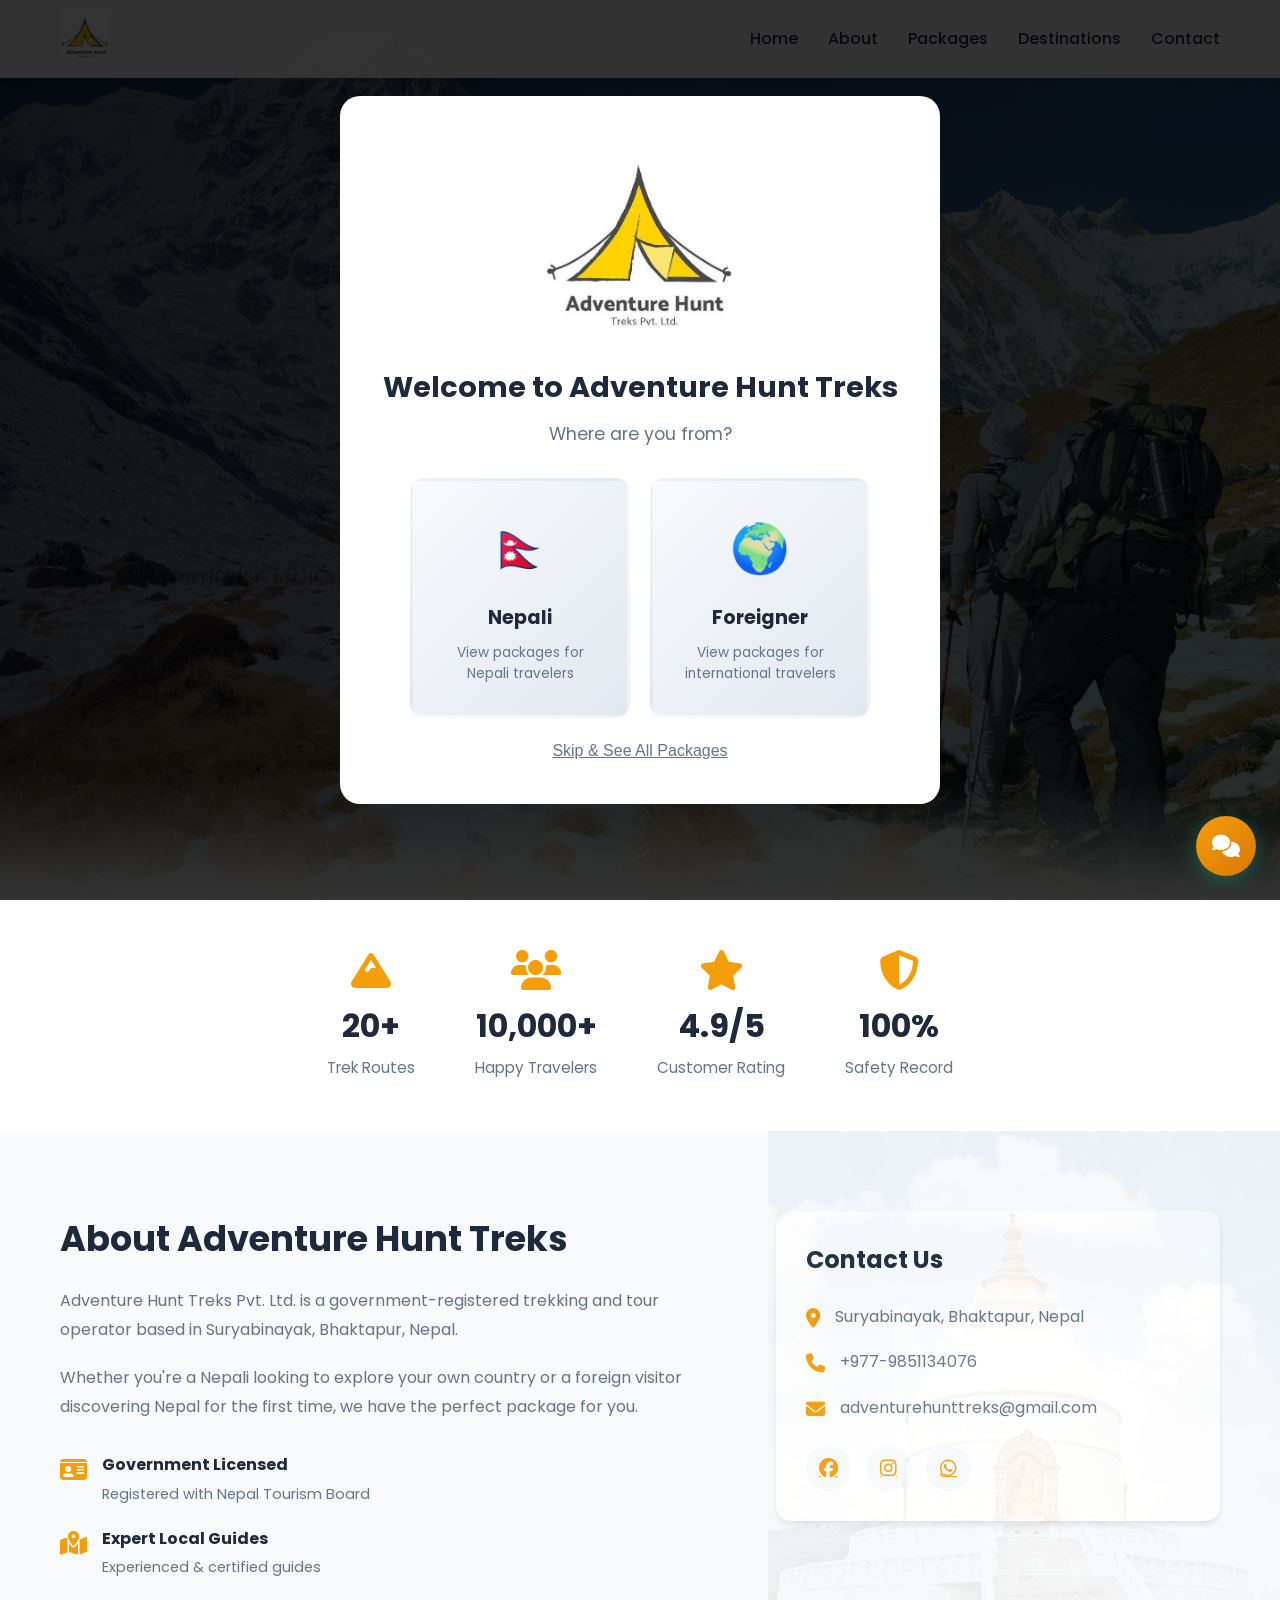
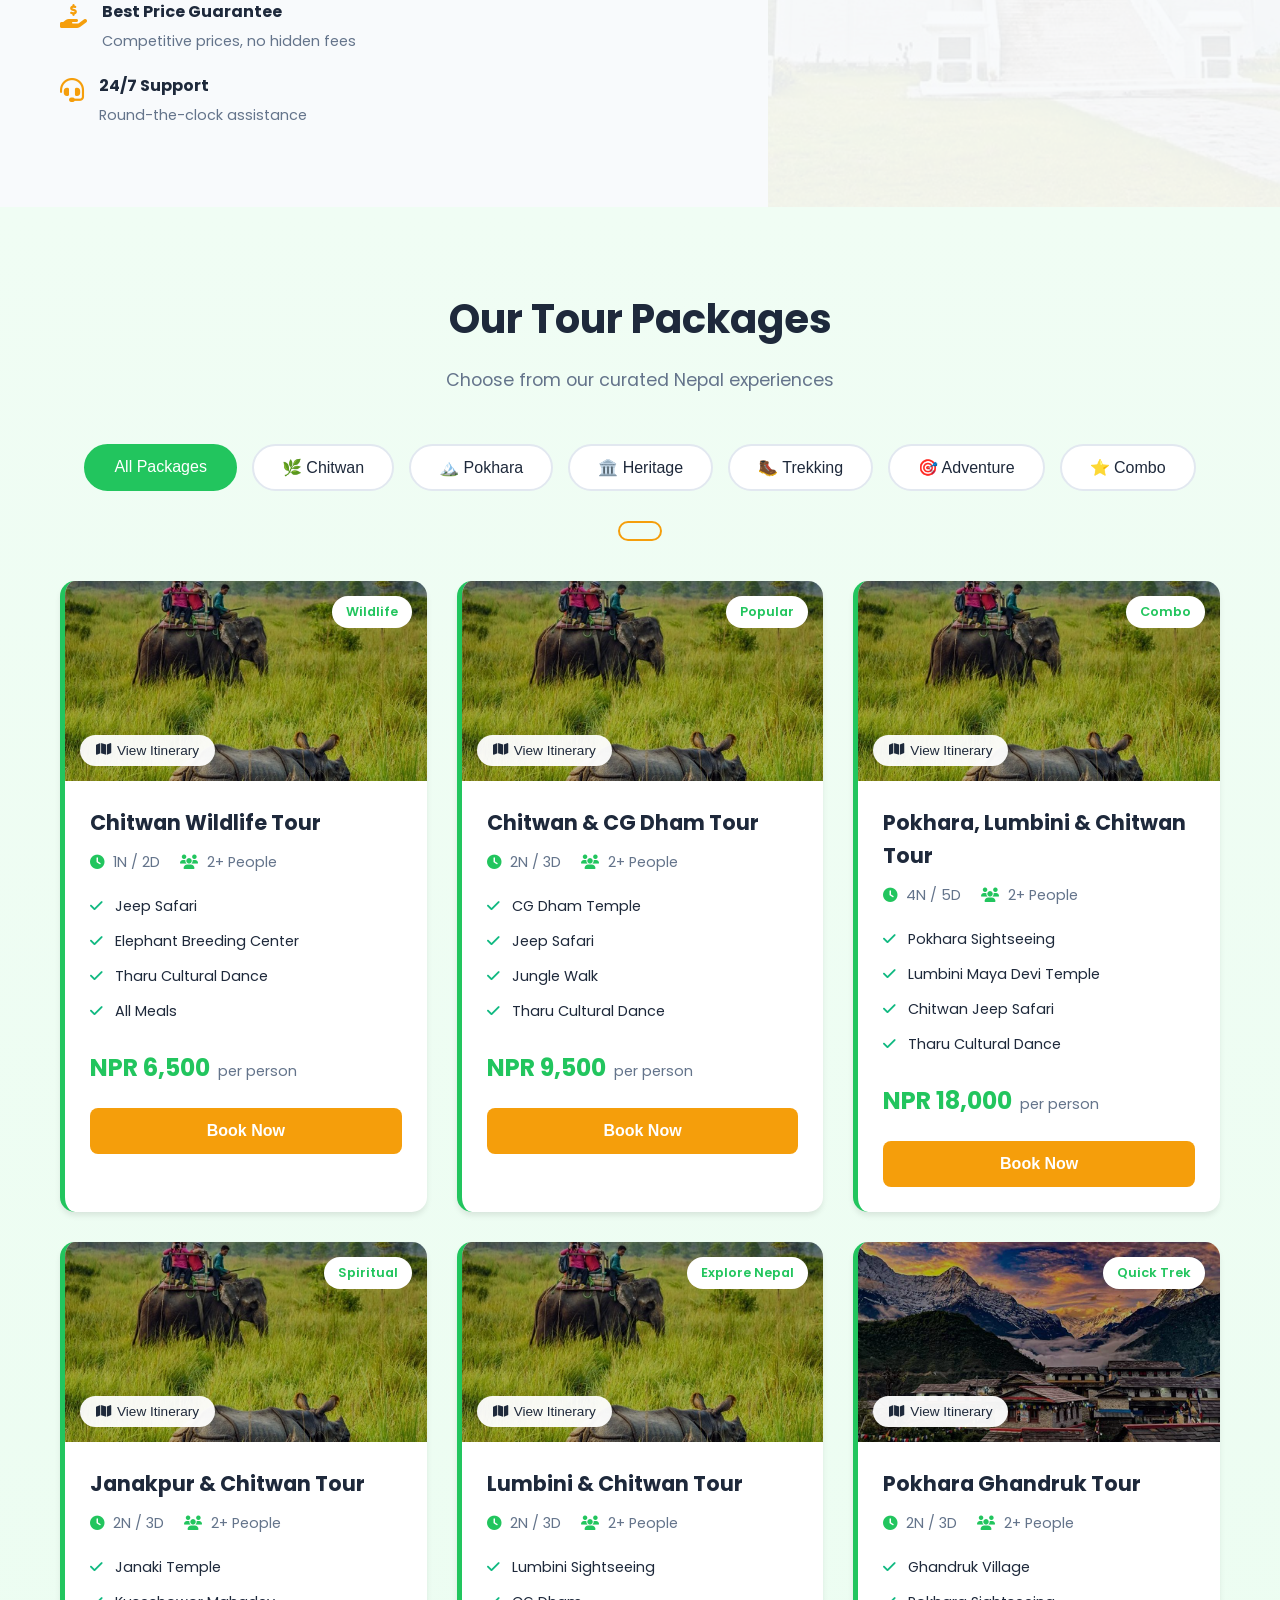
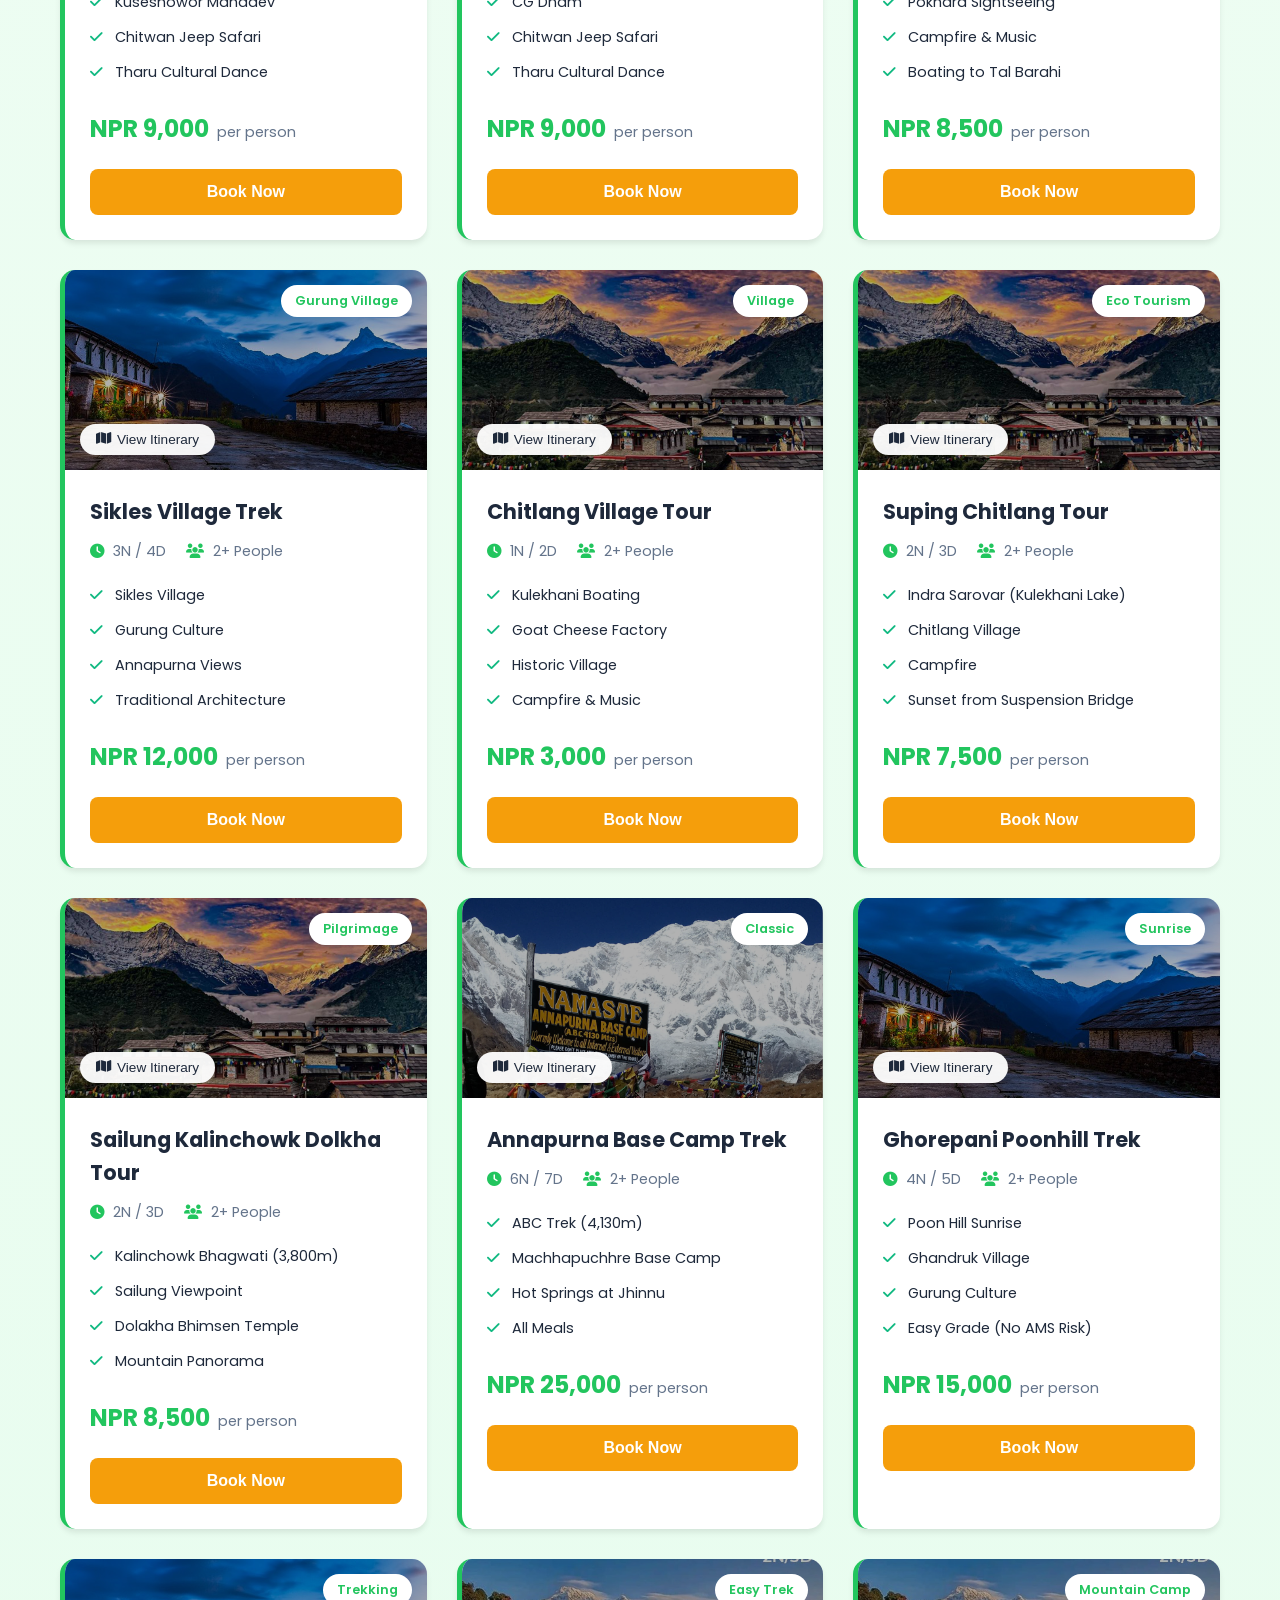
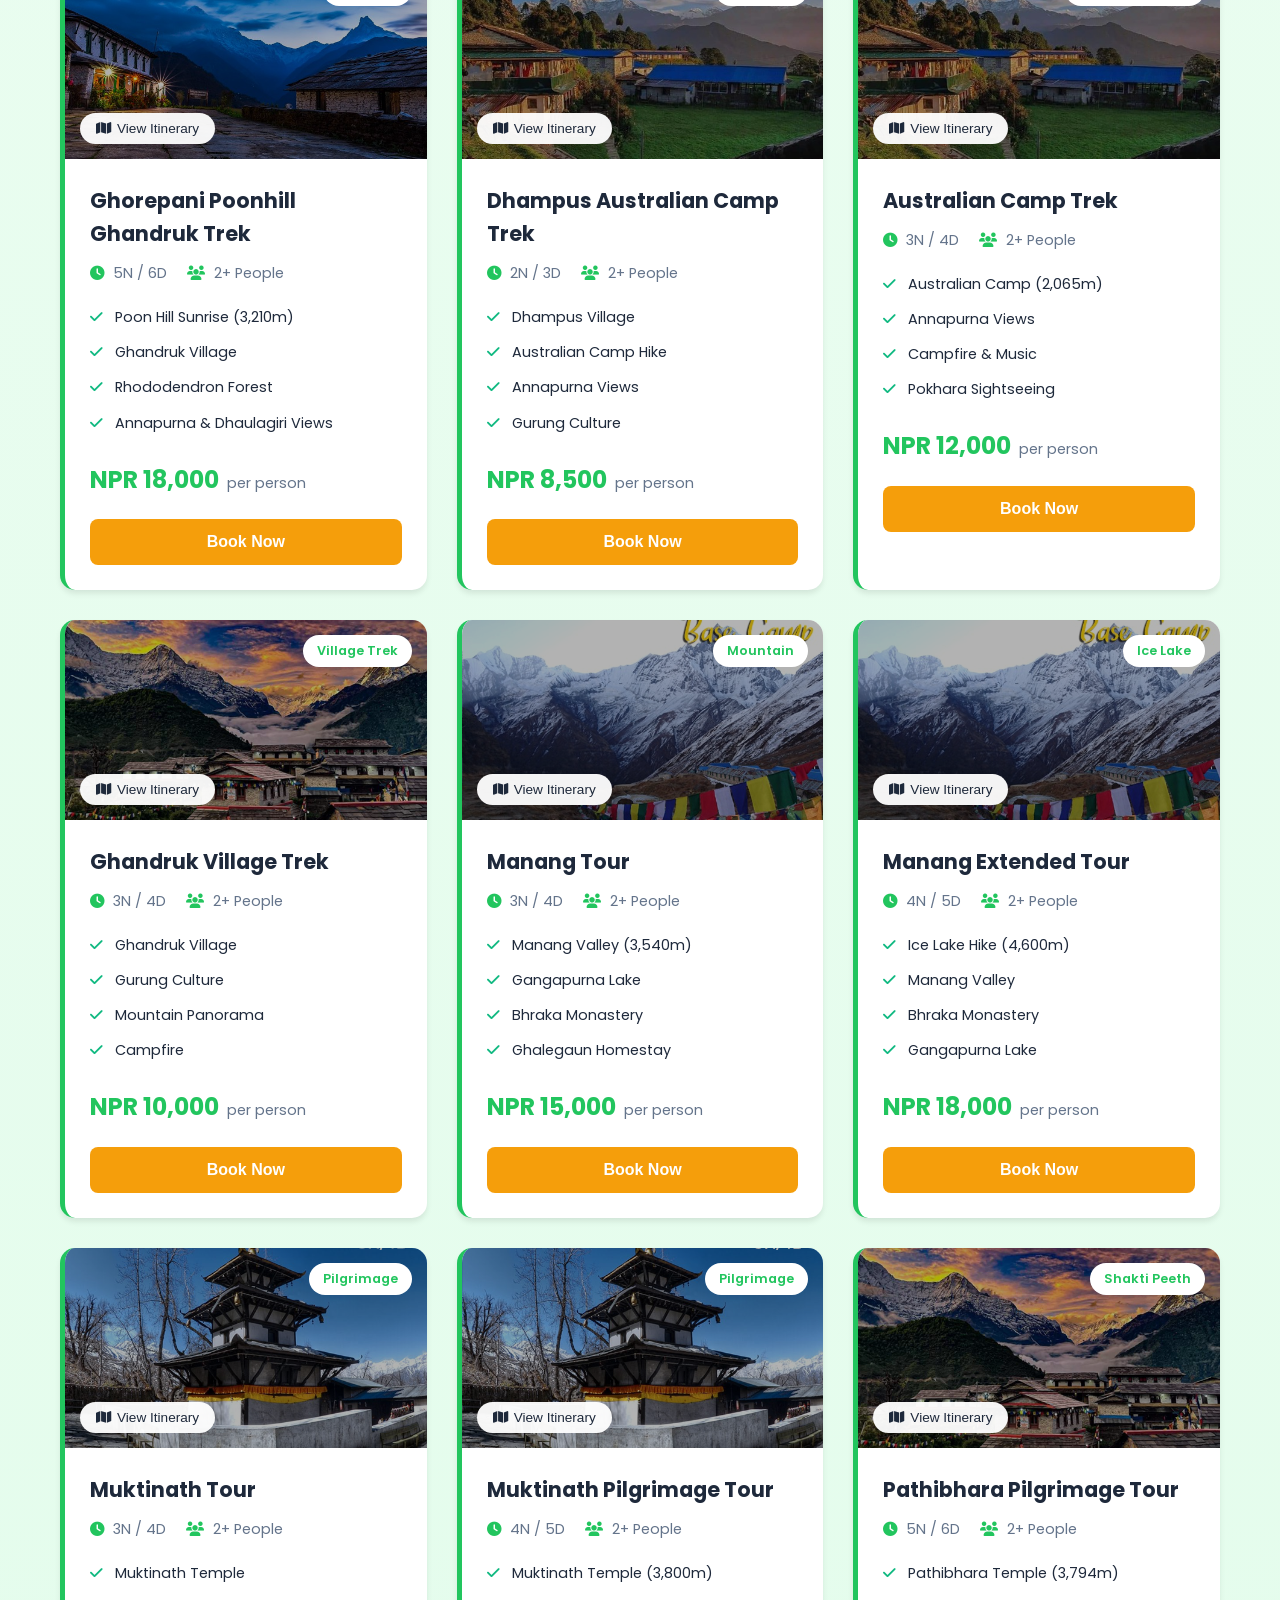
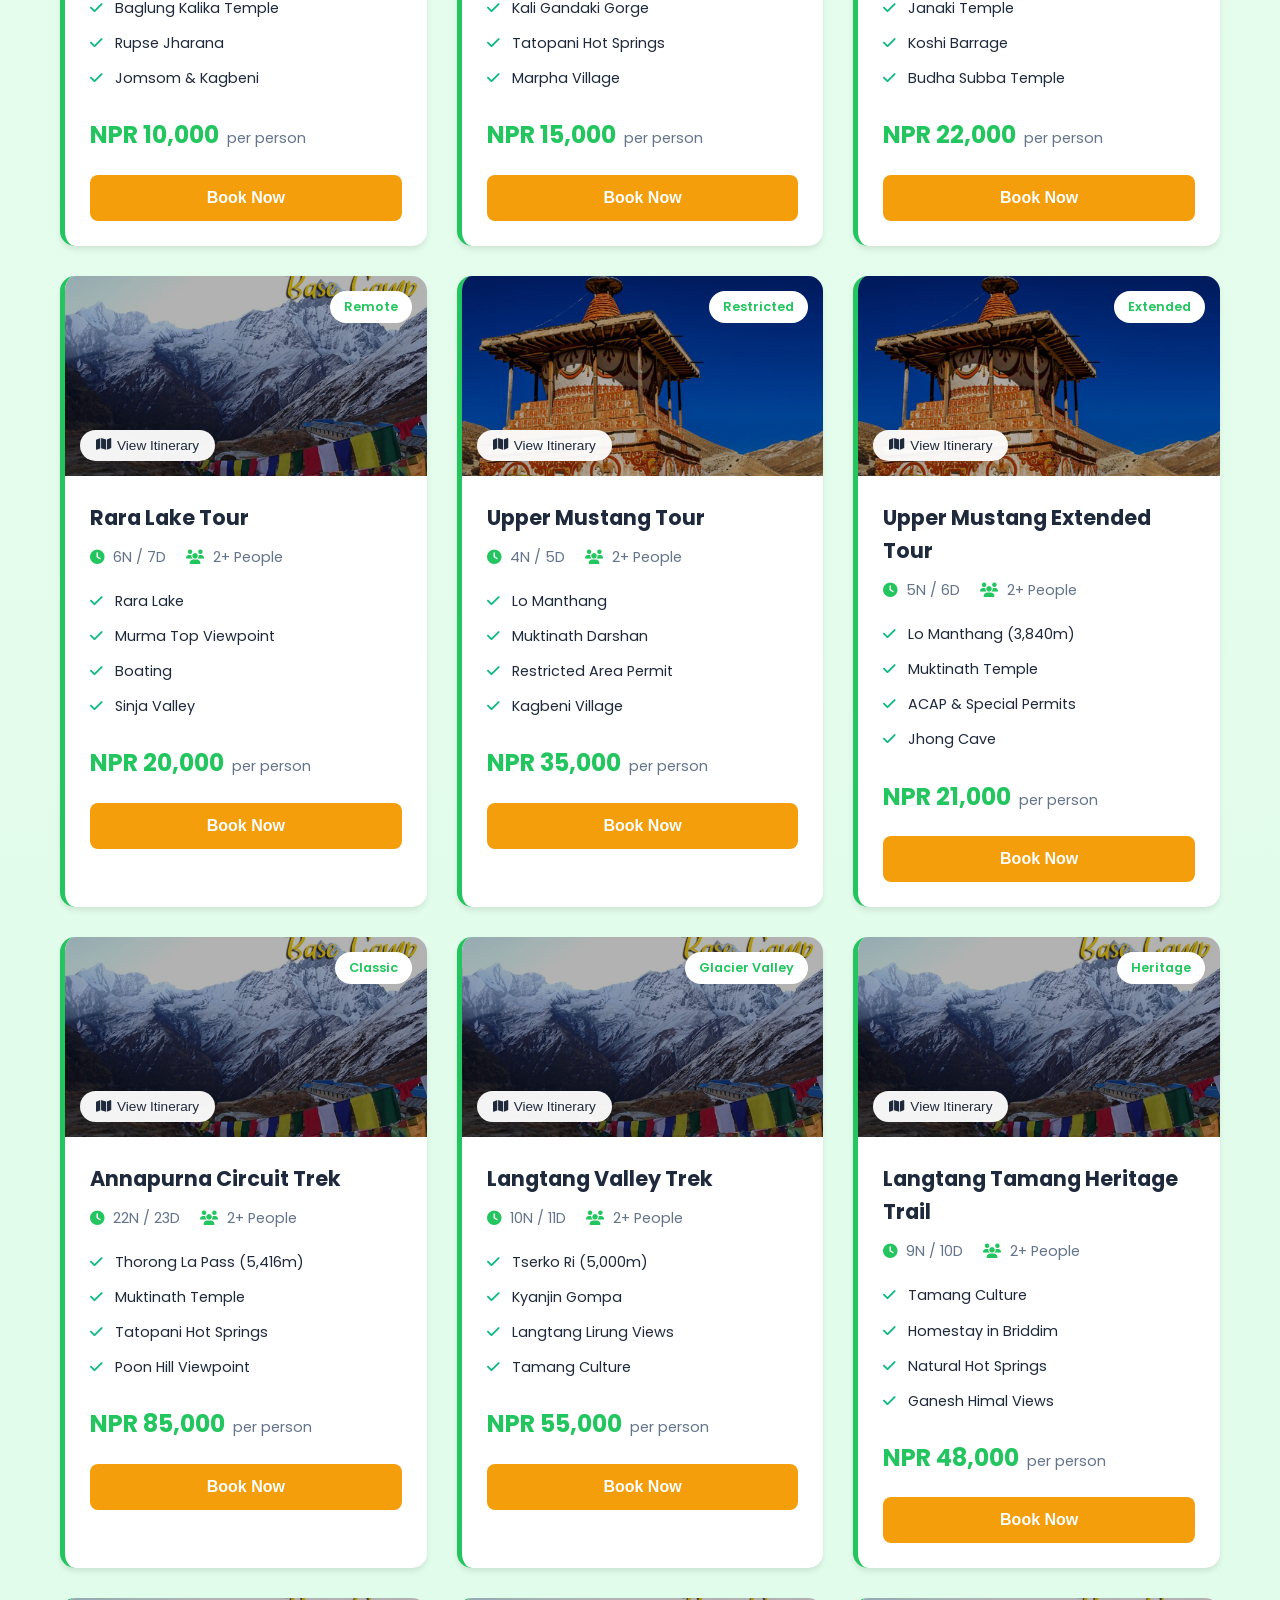
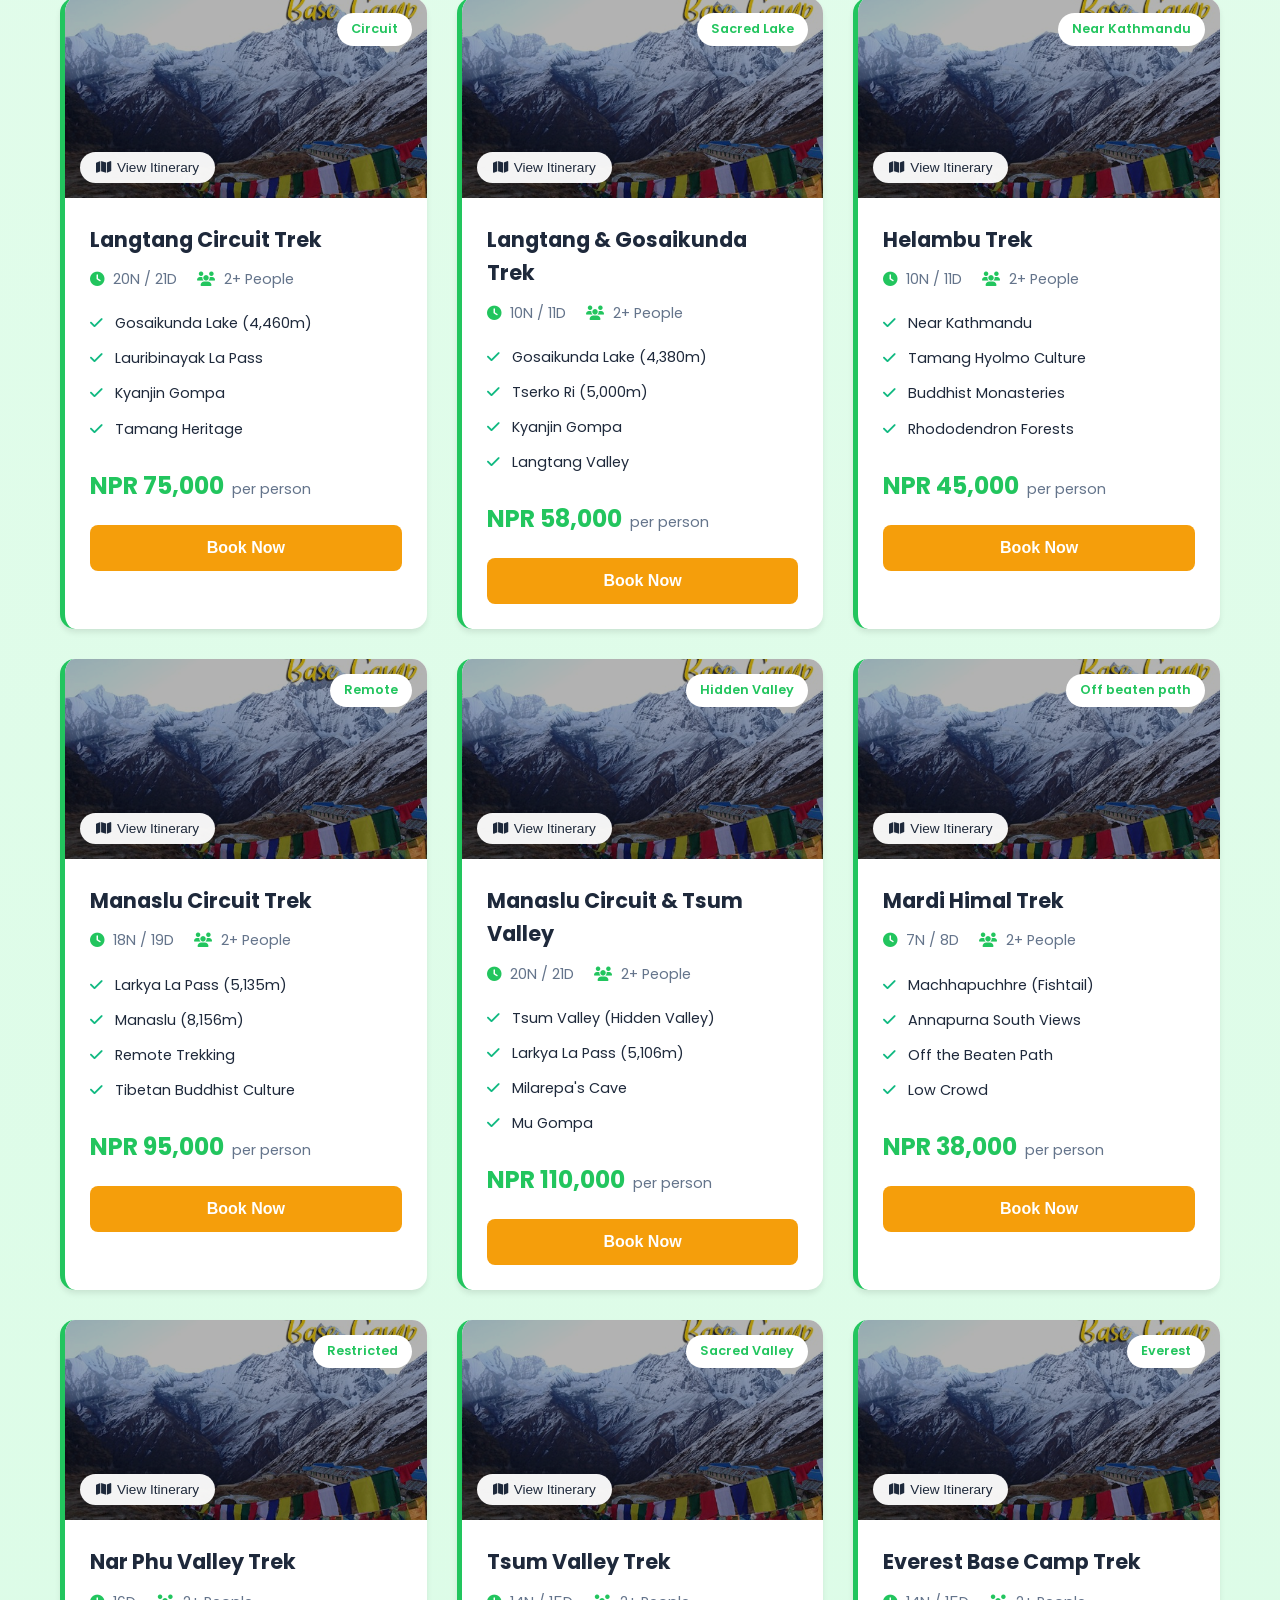
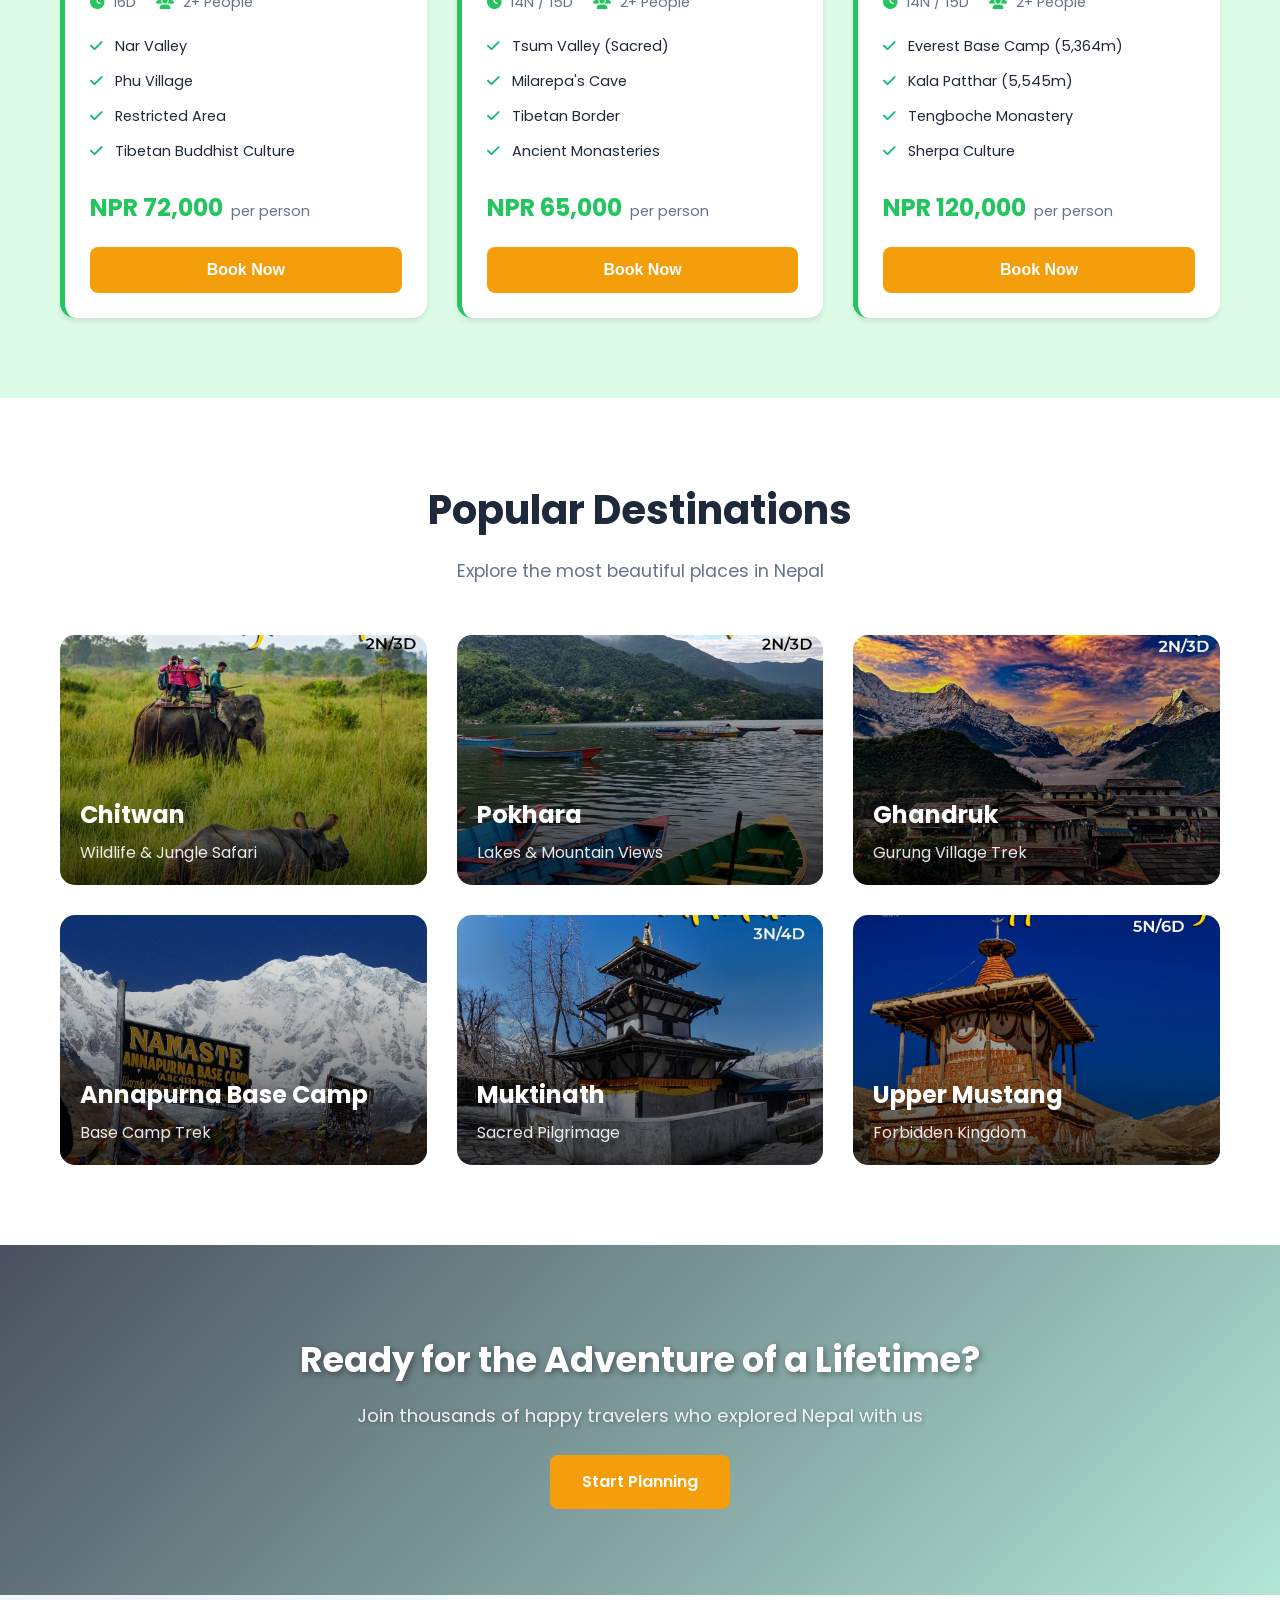
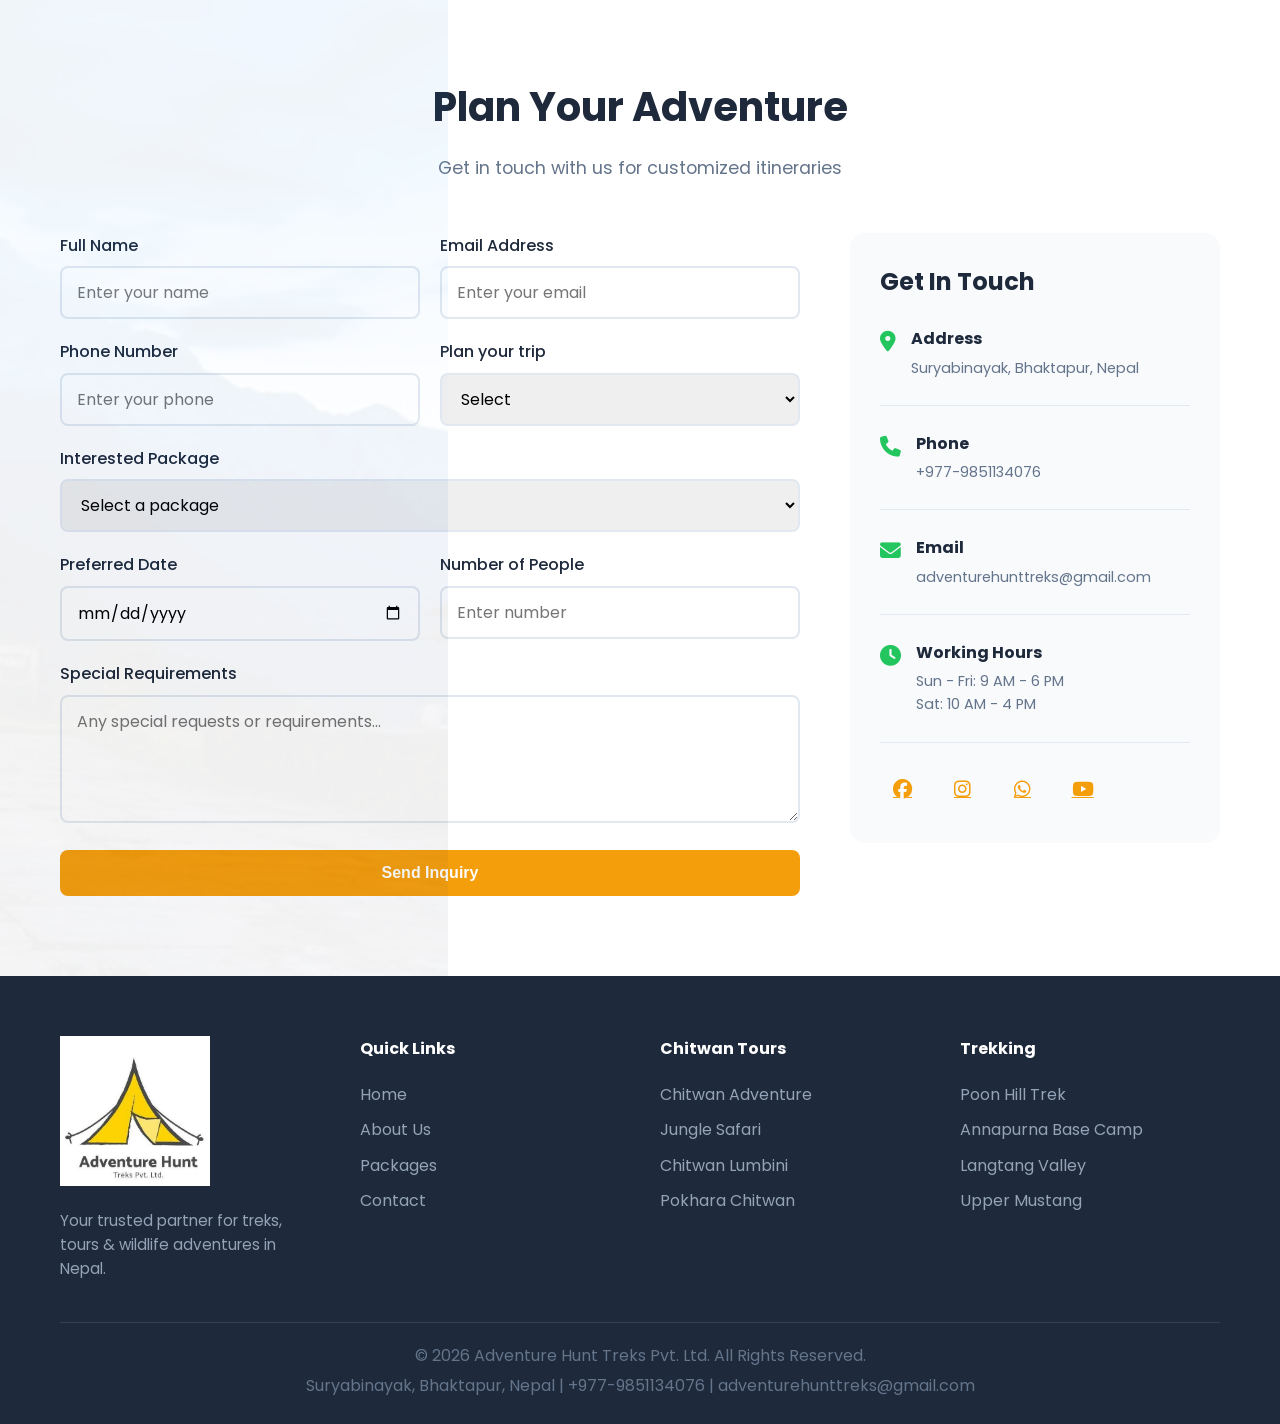
==== commit 64515433: "Bust browser cache to force new script load" ====
--- a/public/index.html
+++ b/public/index.html
@@ -1285,6 +1285,6 @@
         </button>
     </div>
 
-    <script src="script.js"></script>
+    <script src="script.js?v=6.0"></script>
 </body>
 </html>
--- a/public/styles.css
+++ b/public/styles.css
@@ -1020,20 +1020,233 @@
 
 /* Itinerary Modal - Enhanced */
 .itinerary-modal {
-    max-width: 800px;
+    max-width: 100%;
+    width: 100%;
+    height: 100vh;
+    margin: 0;
+    border-radius: 0;
     text-align: left;
     padding: 0;
+    overflow-y: auto;
+}
+
+.itinerary-hero {
+    position: relative;
+    width: 100%;
+    height: 60vh;
+    min-height: 400px;
     overflow: hidden;
 }
 
-.itinerary-modal .modal-close {
-    position: fixed;
-    top: 15px;
-    right: 15px;
-    z-index: 100;
-    background: rgba(255,255,255,0.9);
-    width: 40px;
-    height: 40px;
+.itinerary-hero img {
+    width: 100%;
+    height: 100%;
+    object-fit: cover;
+}
+
+.itinerary-hero-overlay {
+    position: absolute;
+    bottom: 0;
+    left: 0;
+    right: 0;
+    background: linear-gradient(transparent, rgba(0,0,0,0.8));
+    padding: 60px 40px 40px;
+    color: white;
+}
+
+.itinerary-hero-content h2 {
+    font-size: 2.5rem;
+    margin-bottom: 15px;
+}
+
+.itinerary-badge {
+    background: var(--primary);
+    color: white;
+    padding: 5px 15px;
+    border-radius: 20px;
+    font-size: 0.85rem;
+    font-weight: 600;
+    display: inline-block;
+    margin-bottom: 10px;
+}
+
+.itinerary-meta {
+    display: flex;
+    gap: 20px;
+    font-size: 1.1rem;
+    opacity: 0.9;
+}
+
+.itinerary-meta i { margin-right: 5px; }
+
+.itinerary-body {
+    padding: 40px;
+    max-width: 900px;
+    margin: 0 auto;
+}
+
+.itinerary-desc {
+    font-size: 1.1rem;
+    line-height: 1.8;
+    color: var(--gray);
+    margin-bottom: 30px;
+}
+
+.itinerary-highlights {
+    display: flex;
+    flex-wrap: wrap;
+    gap: 10px;
+    margin-bottom: 30px;
+}
+
+.highlight-tag {
+    background: var(--light);
+    color: var(--primary);
+    padding: 8px 16px;
+    border-radius: 20px;
+    font-size: 0.9rem;
+    font-weight: 500;
+}
+
+.itinerary-price-bar {
+    display: flex;
+    justify-content: space-between;
+    align-items: center;
+    background: var(--light);
+    padding: 25px 30px;
+    border-radius: 15px;
+    margin-bottom: 40px;
+}
+
+.price-label {
+    font-size: 0.9rem;
+    color: var(--gray);
+    display: block;
+}
+
+.price-value {
+    font-size: 2rem;
+    font-weight: 700;
+    color: var(--primary);
+}
+
+.price-per {
+    font-size: 0.85rem;
+    color: var(--gray);
+}
+
+.book-itinerary-btn {
+    font-size: 1.1rem;
+    padding: 15px 35px;
+}
+
+.itinerary-body h3 {
+    font-size: 1.5rem;
+    margin: 30px 0 20px;
+    color: var(--dark);
+}
+
+.itinerary-body h3 i {
+    color: var(--primary);
+    margin-right: 10px;
+}
+
+.itinerary-days {
+    display: flex;
+    flex-direction: column;
+    gap: 20px;
+}
+
+.itinerary-day {
+    display: flex;
+    gap: 25px;
+    background: var(--light);
+    border-radius: 15px;
+    overflow: hidden;
+}
+
+.day-image {
+    width: 250px;
+    min-height: 180px;
+    flex-shrink: 0;
+}
+
+.day-image img {
+    width: 100%;
+    height: 100%;
+    object-fit: cover;
+}
+
+.day-info {
+    padding: 20px;
+    flex: 1;
+}
+
+.day-badge {
+    background: var(--primary);
+    color: white;
+    padding: 3px 12px;
+    border-radius: 12px;
+    font-size: 0.8rem;
+    font-weight: 600;
+    display: inline-block;
+    margin-bottom: 8px;
+}
+
+.day-info h4 {
+    margin-bottom: 8px;
+    color: var(--dark);
+}
+
+.day-info p {
+    color: var(--gray);
+    line-height: 1.6;
+}
+
+.itinerary-includes {
+    list-style: none;
+    padding: 0;
+    display: grid;
+    grid-template-columns: repeat(2, 1fr);
+    gap: 12px;
+}
+
+.itinerary-includes li {
+    display: flex;
+    align-items: center;
+    gap: 10px;
+    padding: 10px 15px;
+    background: var(--light);
+    border-radius: 8px;
+}
+
+.itinerary-includes li i {
+    color: var(--primary);
+}
+
+.itinerary-region {
+    margin-bottom: 15px;
+}
+
+.region-header {
+    background: var(--primary);
+    color: white;
+    padding: 12px 20px;
+    border-radius: 10px;
+    margin-bottom: 15px;
+    font-size: 1.1rem;
+    display: flex;
+    align-items: center;
+    gap: 8px;
+}
+
+.region-header i {
+    font-size: 0.9rem;
+}
+
+.itinerary-region .itinerary-day {
+    margin-bottom: 0;
+}
     border-radius: 50%;
     display: flex;
     align-items: center;
@@ -2356,17 +2569,19 @@
     .modal-header p { font-size: 0.95rem; margin-bottom: 20px; }
 
     /* Itinerary Modal */
-    .itinerary-modal { max-width: 100%; margin: 10px; border-radius: 15px; }
-    .itinerary-hero { height: 200px; }
+    .itinerary-modal { max-width: 100%; margin: 0; border-radius: 0; height: 100vh; }
+    .itinerary-hero { height: 50vh; min-height: 250px; }
     .itinerary-hero-content h2 { font-size: 1.3rem; }
     .itinerary-meta { gap: 12px; }
     .itinerary-meta span { font-size: 0.8rem; }
-    .itinerary-body { padding: 20px; max-height: 55vh; }
+    .itinerary-body { padding: 20px; max-height: none; }
     .itinerary-desc { font-size: 0.9rem; }
     .itinerary-includes { grid-template-columns: 1fr; }
     .itinerary-price-bar { flex-direction: column; gap: 12px; text-align: center; padding: 15px; }
     .book-itinerary-btn { width: 100%; }
-    .day-image { width: 65px; height: 65px; }
+    .day-image { width: 100%; min-height: 150px; }
+    .itinerary-day { flex-direction: column; }
+    .region-header { font-size: 0.95rem; padding: 10px 15px; }
     .day-info h4 { font-size: 0.9rem; }
     .day-info p { font-size: 0.78rem; }
 
@@ -2500,17 +2715,19 @@
     .origin-card h3 { font-size: 1rem; }
 
     /* Itinerary Modal */
-    .itinerary-modal { margin: 5px; border-radius: 12px; }
-    .itinerary-hero { height: 170px; }
+    .itinerary-modal { margin: 0; border-radius: 0; height: 100vh; }
+    .itinerary-hero { height: 45vh; min-height: 200px; }
     .itinerary-hero-overlay { padding: 20px 15px 15px; }
     .itinerary-hero-content h2 { font-size: 1.15rem; }
     .itinerary-meta { gap: 10px; flex-direction: column; }
     .itinerary-meta span { font-size: 0.75rem; }
-    .itinerary-body { padding: 15px; max-height: 50vh; }
+    .itinerary-body { padding: 15px; max-height: none; }
     .itinerary-body h3 { font-size: 1rem; margin-top: 18px; margin-bottom: 10px; }
     .itinerary-day { padding: 10px; gap: 10px; }
-    .day-image { width: 55px; height: 55px; border-radius: 8px; }
+    .day-image { width: 100%; min-height: 120px; border-radius: 8px; }
+    .itinerary-day { flex-direction: column; }
     .day-badge { font-size: 0.65rem; padding: 2px 8px; }
+    .region-header { font-size: 0.85rem; padding: 8px 12px; }
     .day-info h4 { font-size: 0.82rem; }
     .day-info p { font-size: 0.72rem; line-height: 1.4; }
     .itinerary-includes li { font-size: 0.78rem; padding: 5px 8px; }
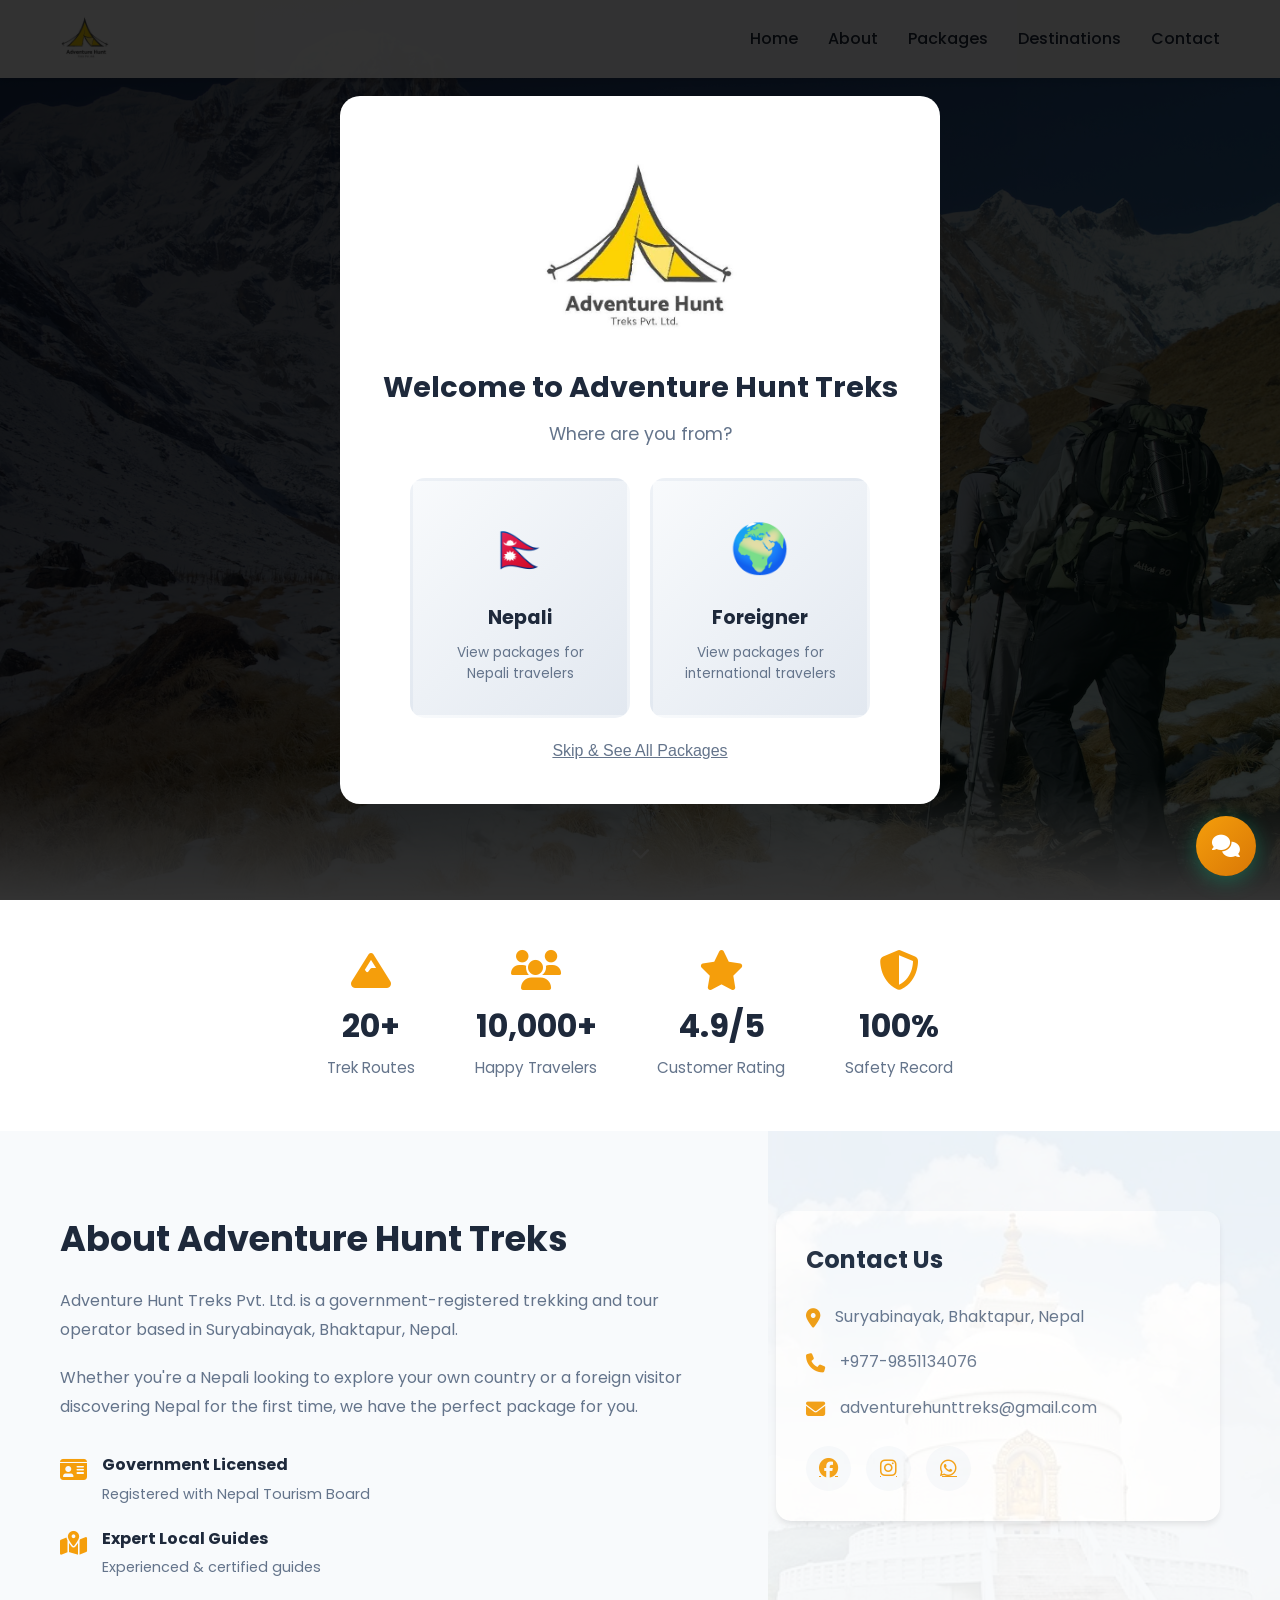
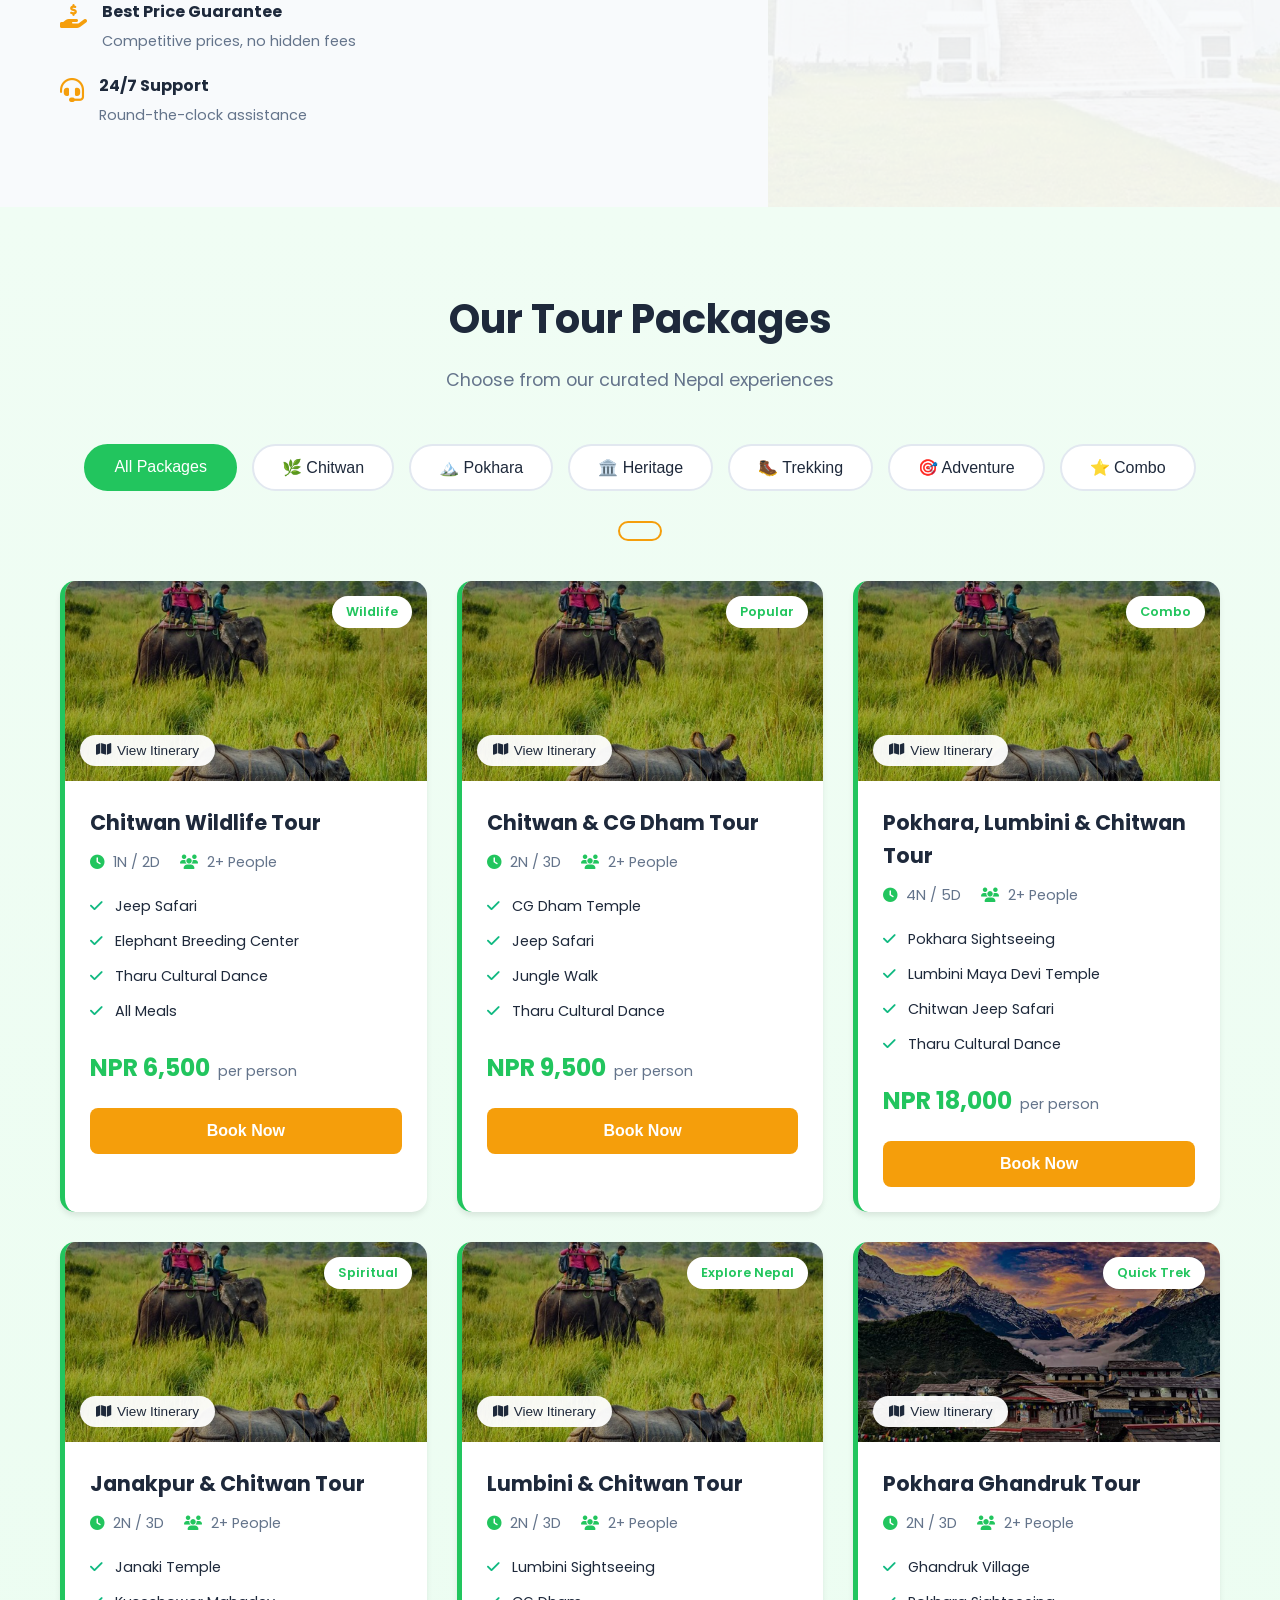
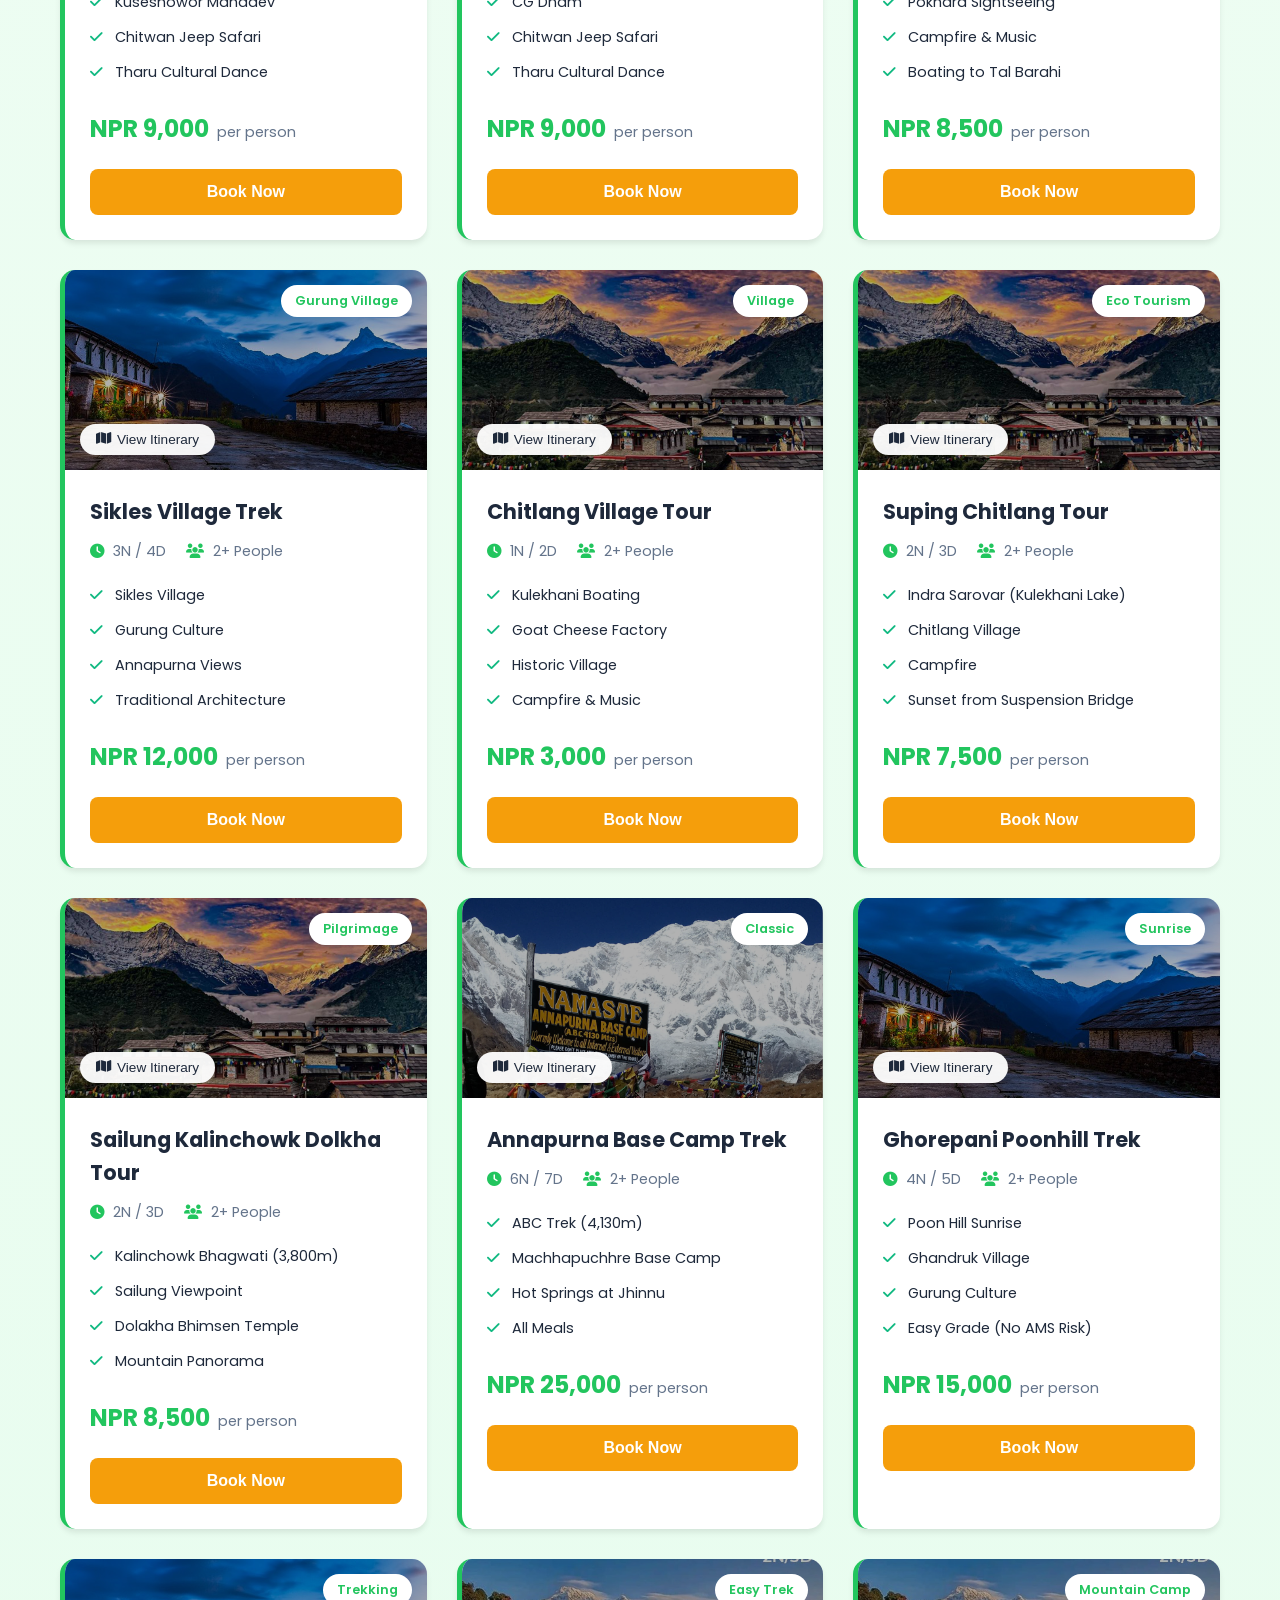
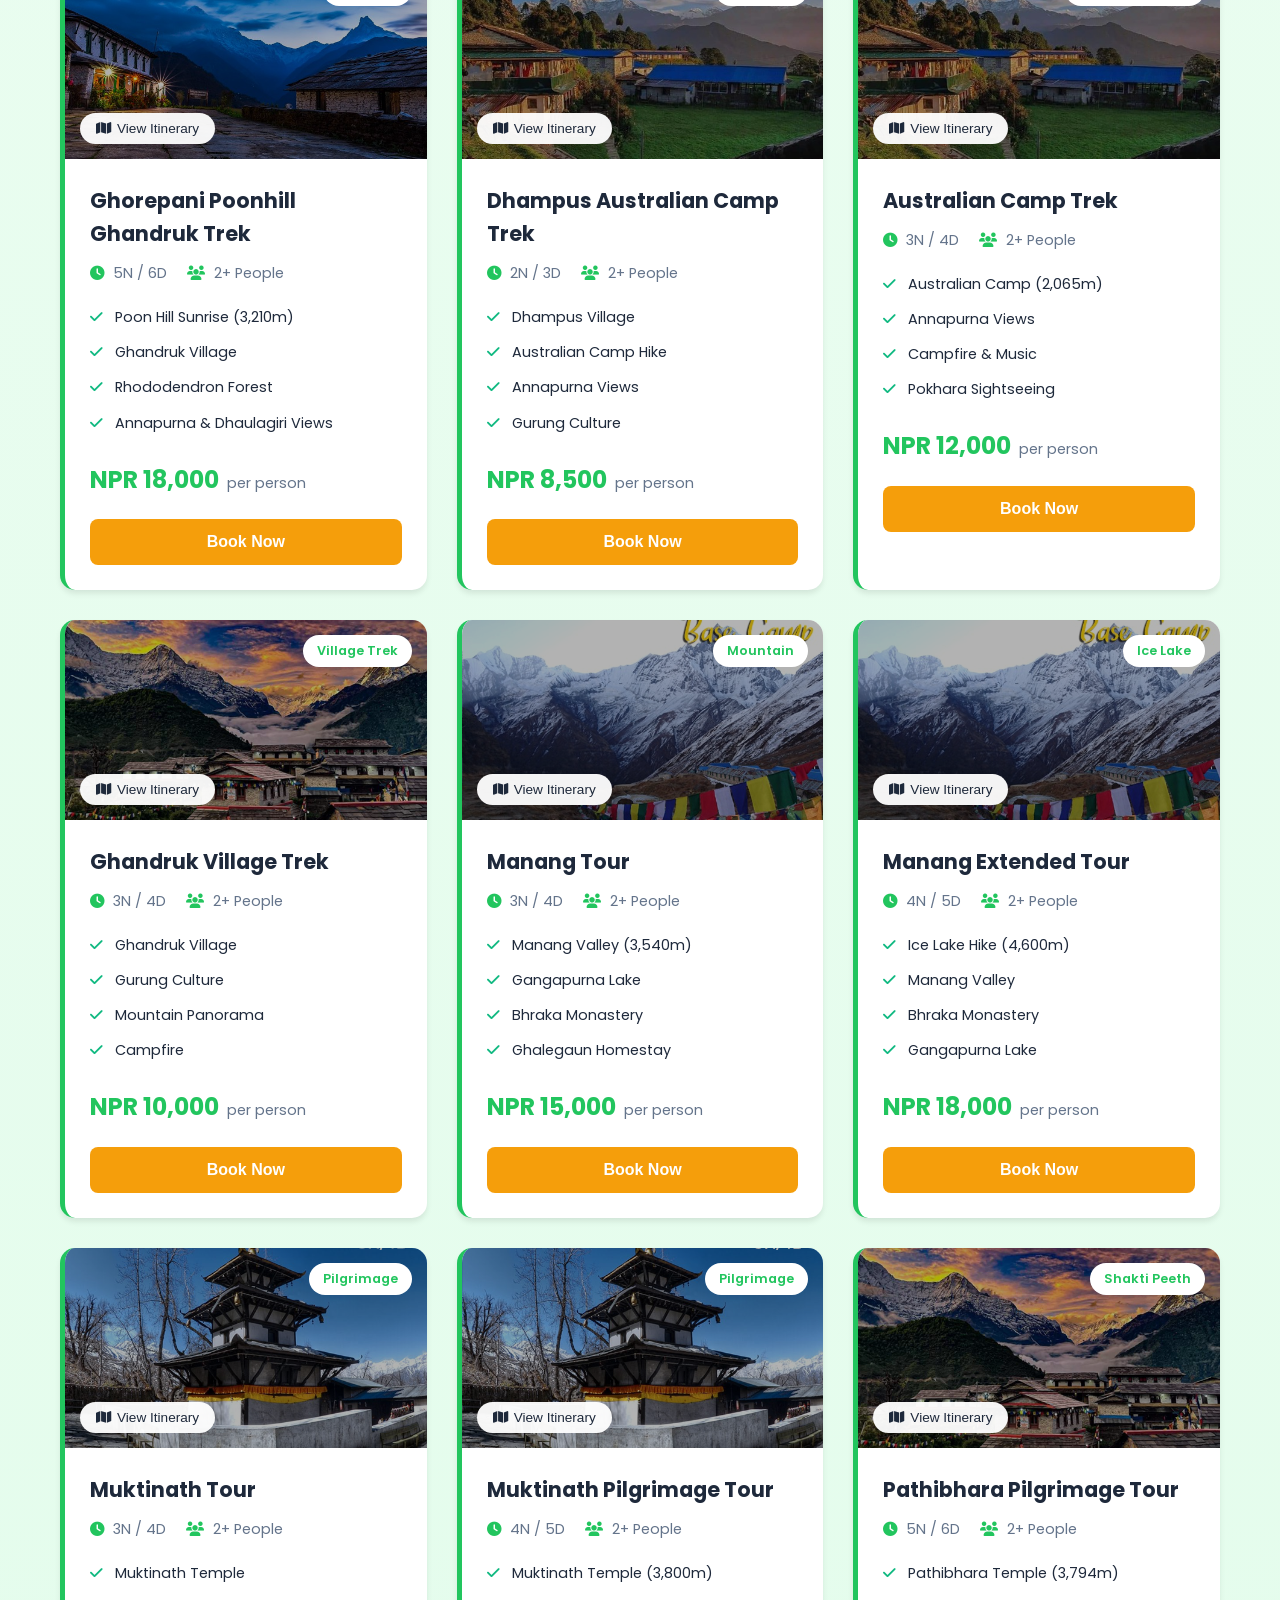
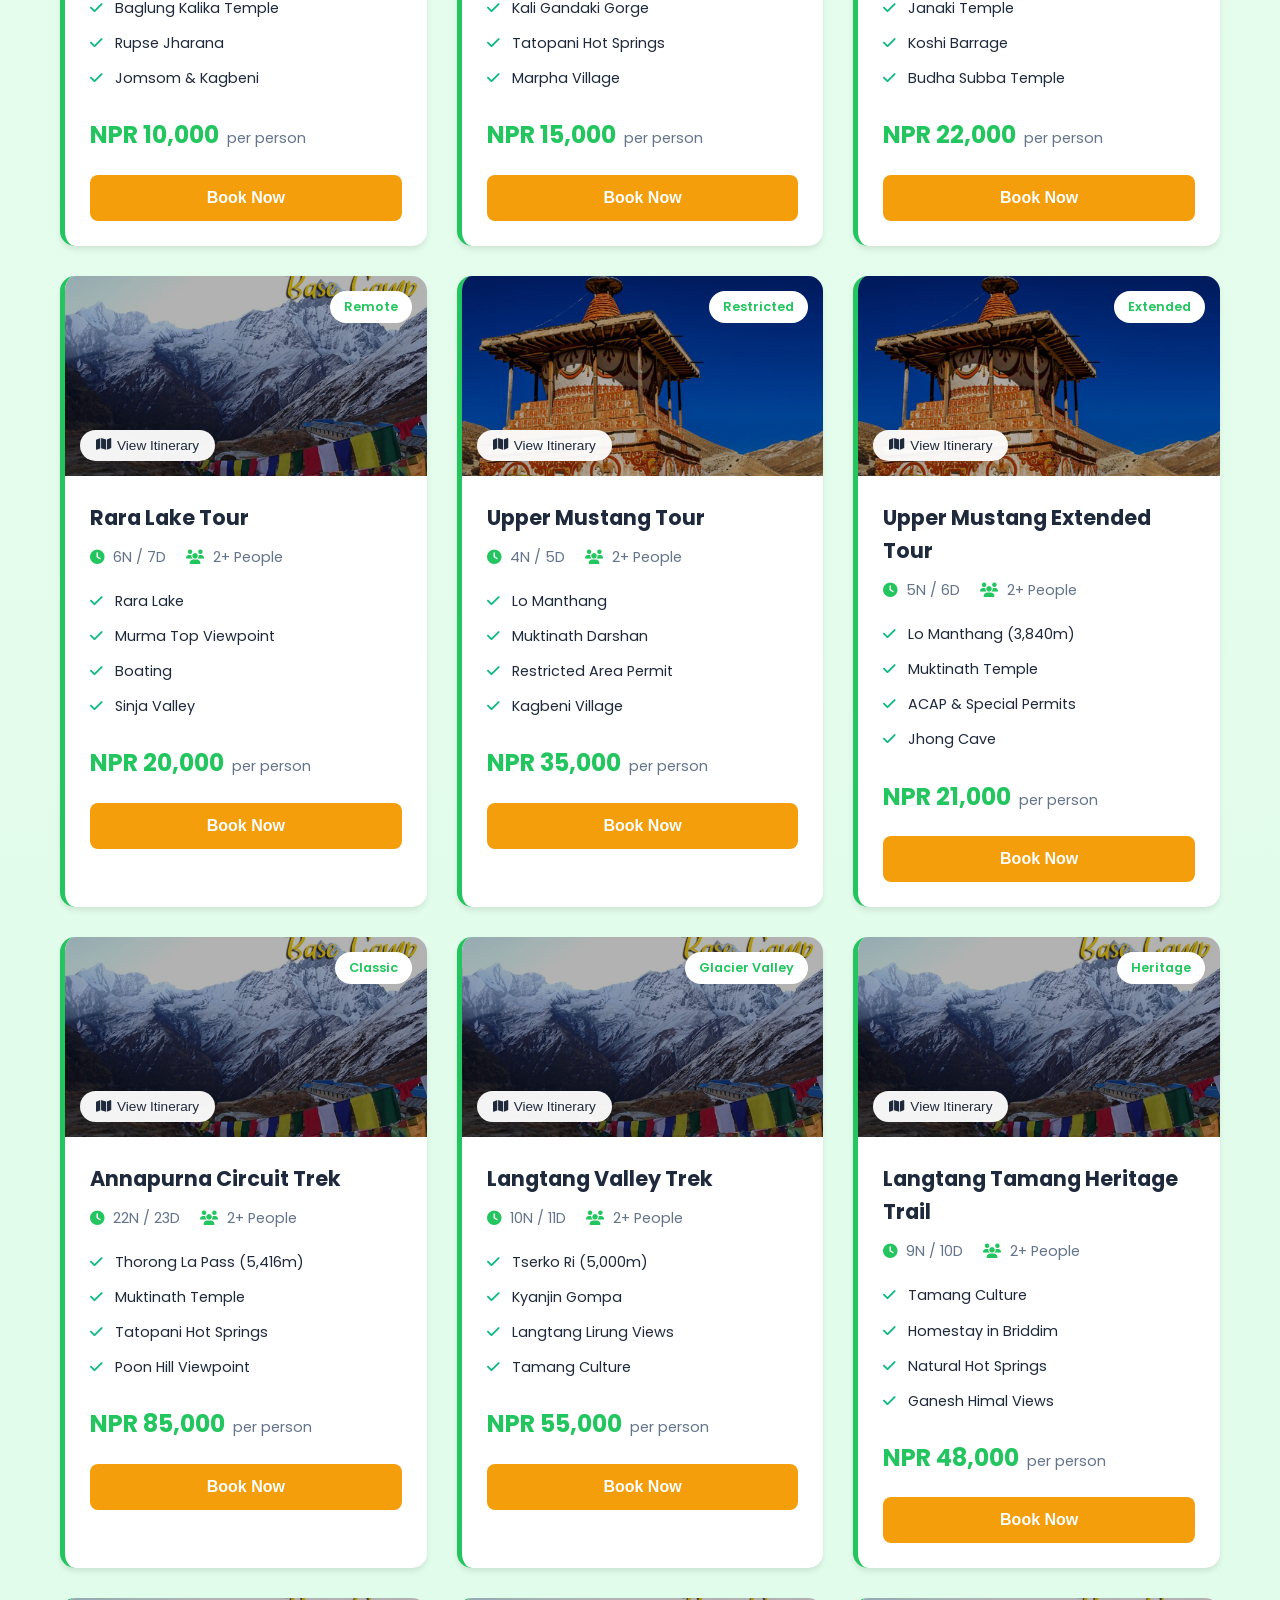
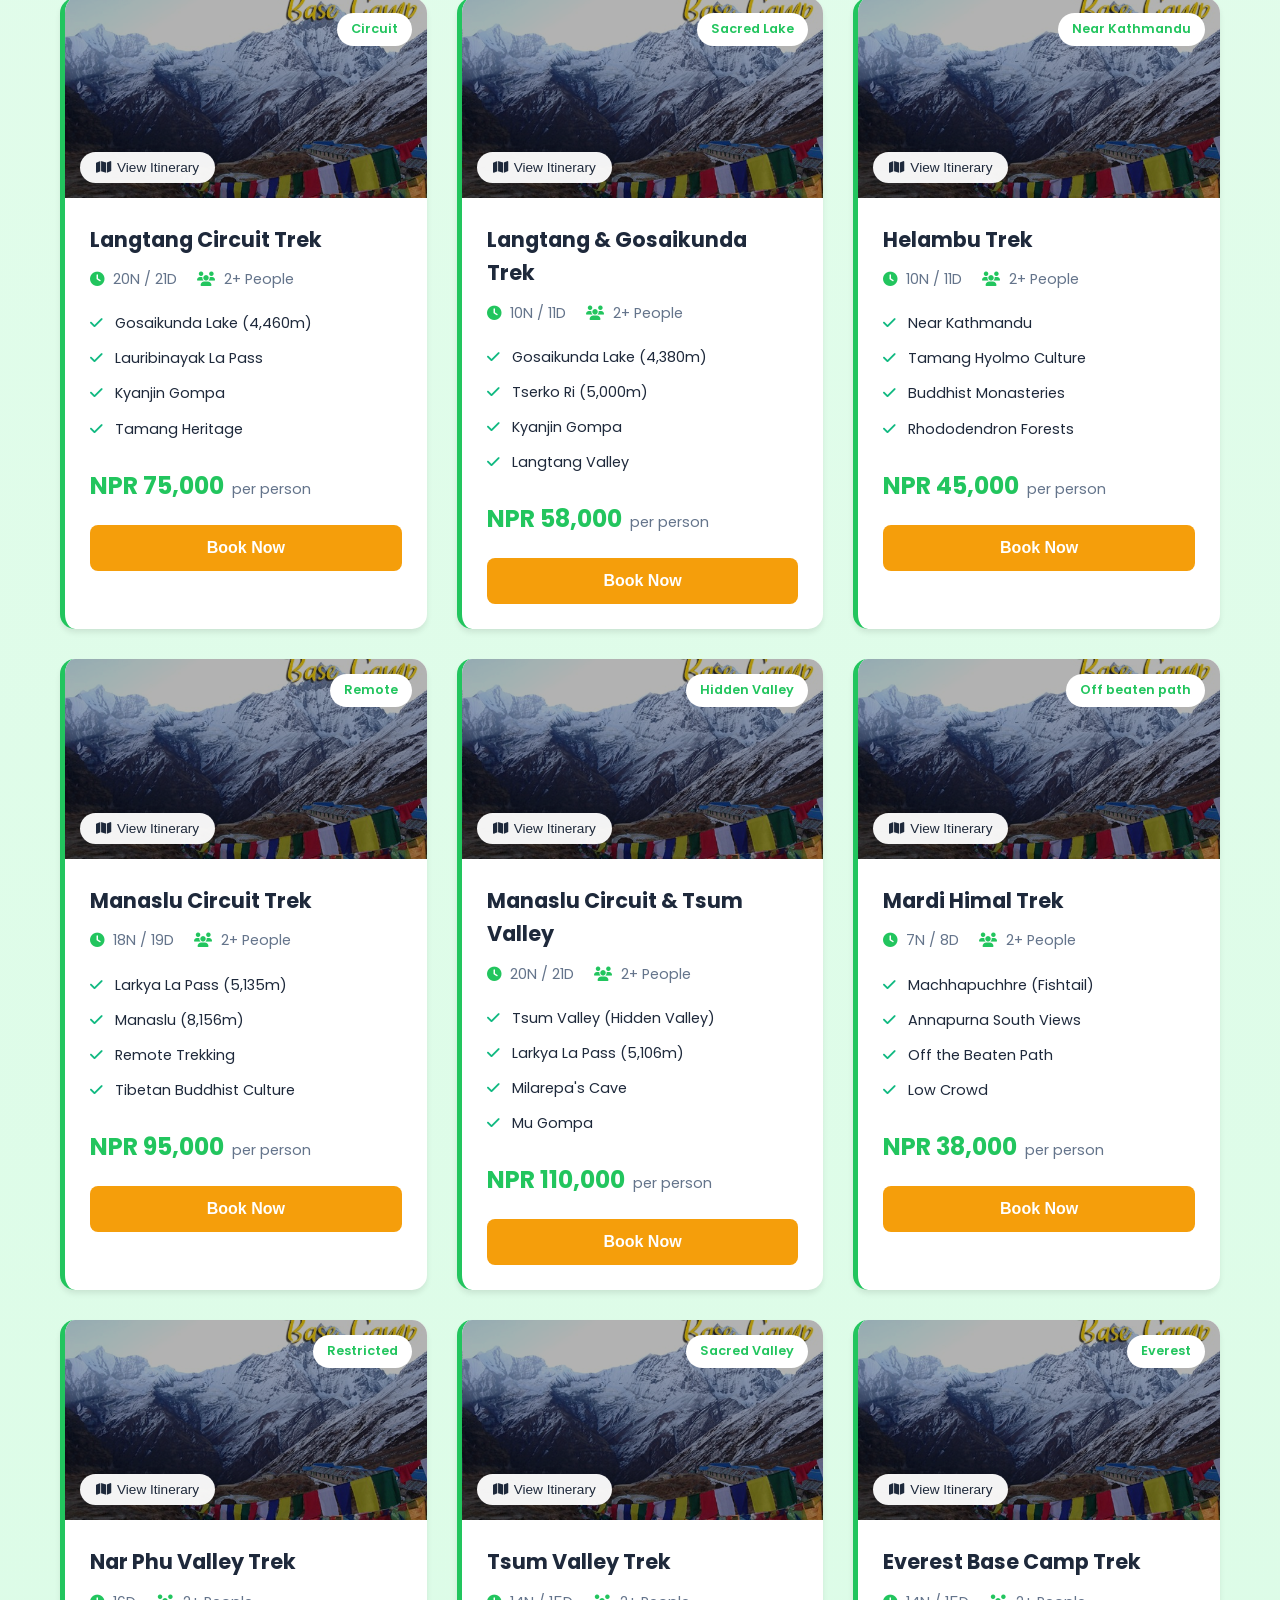
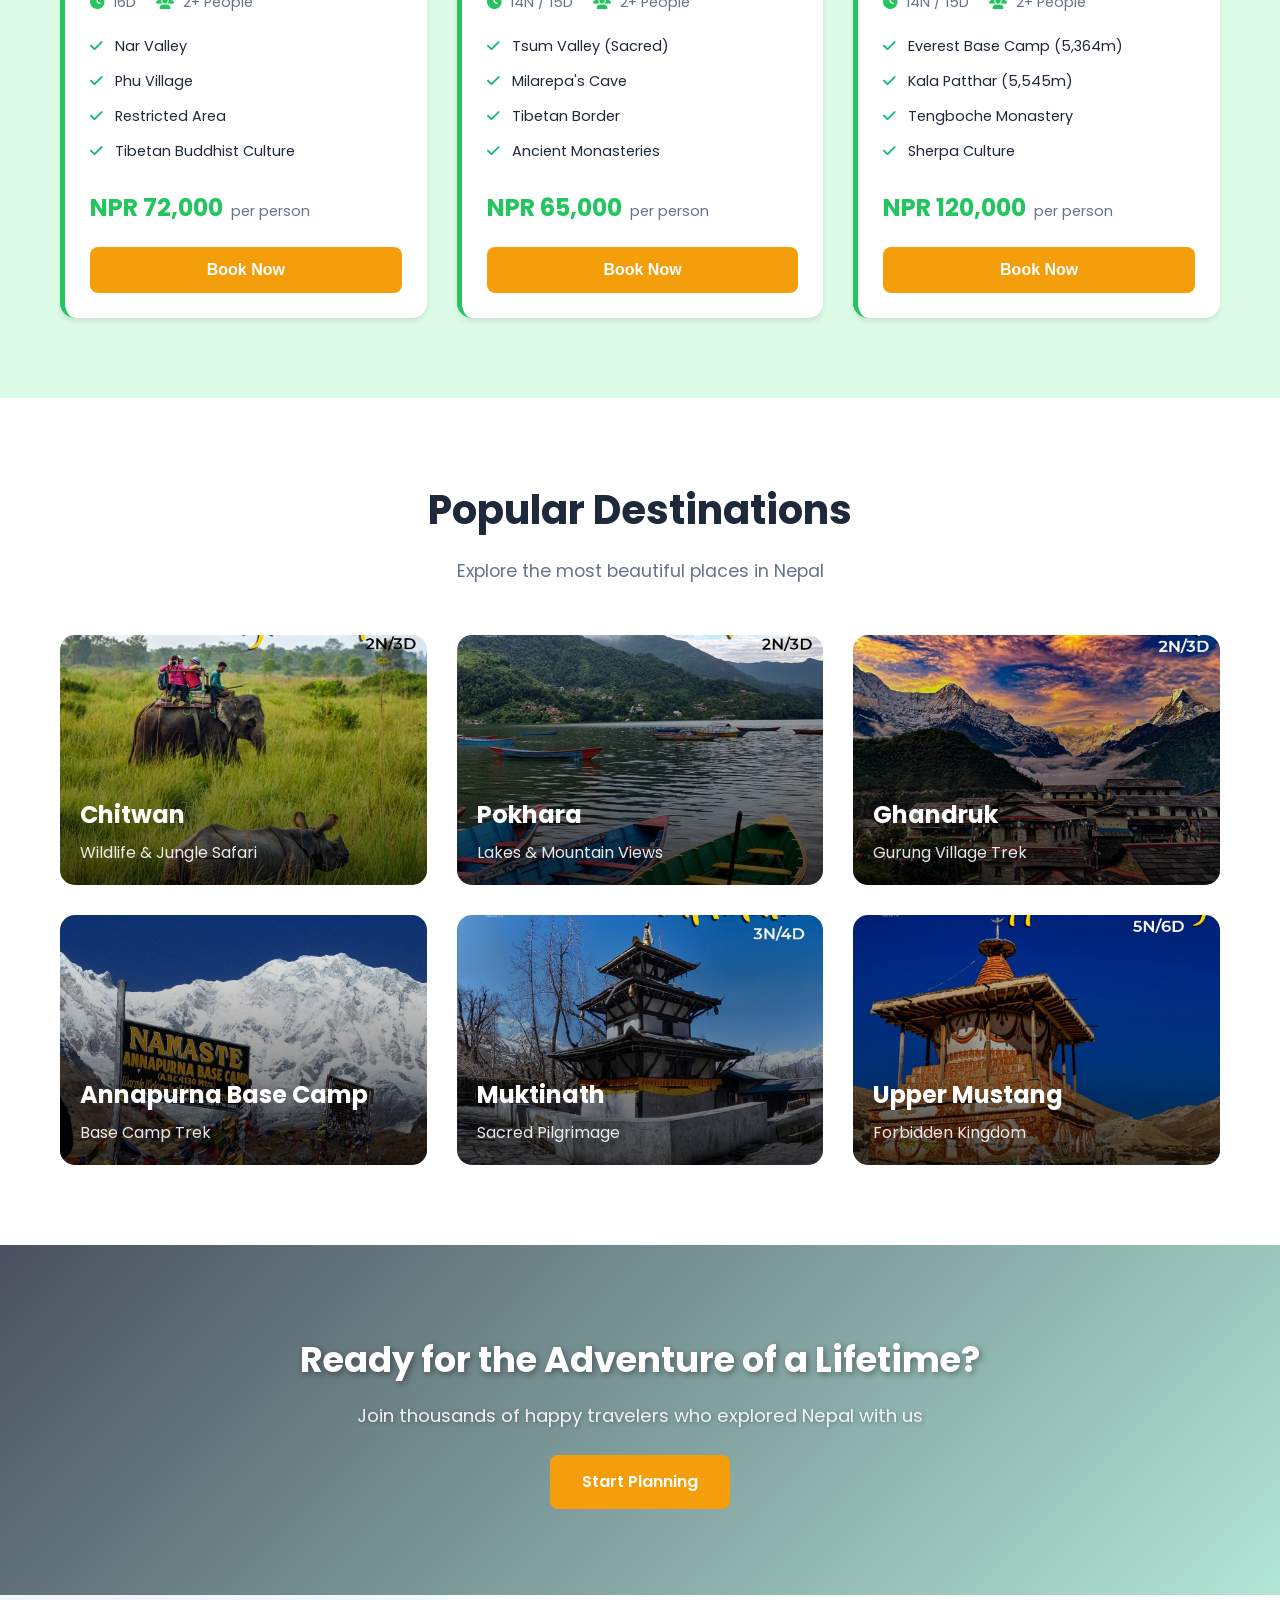
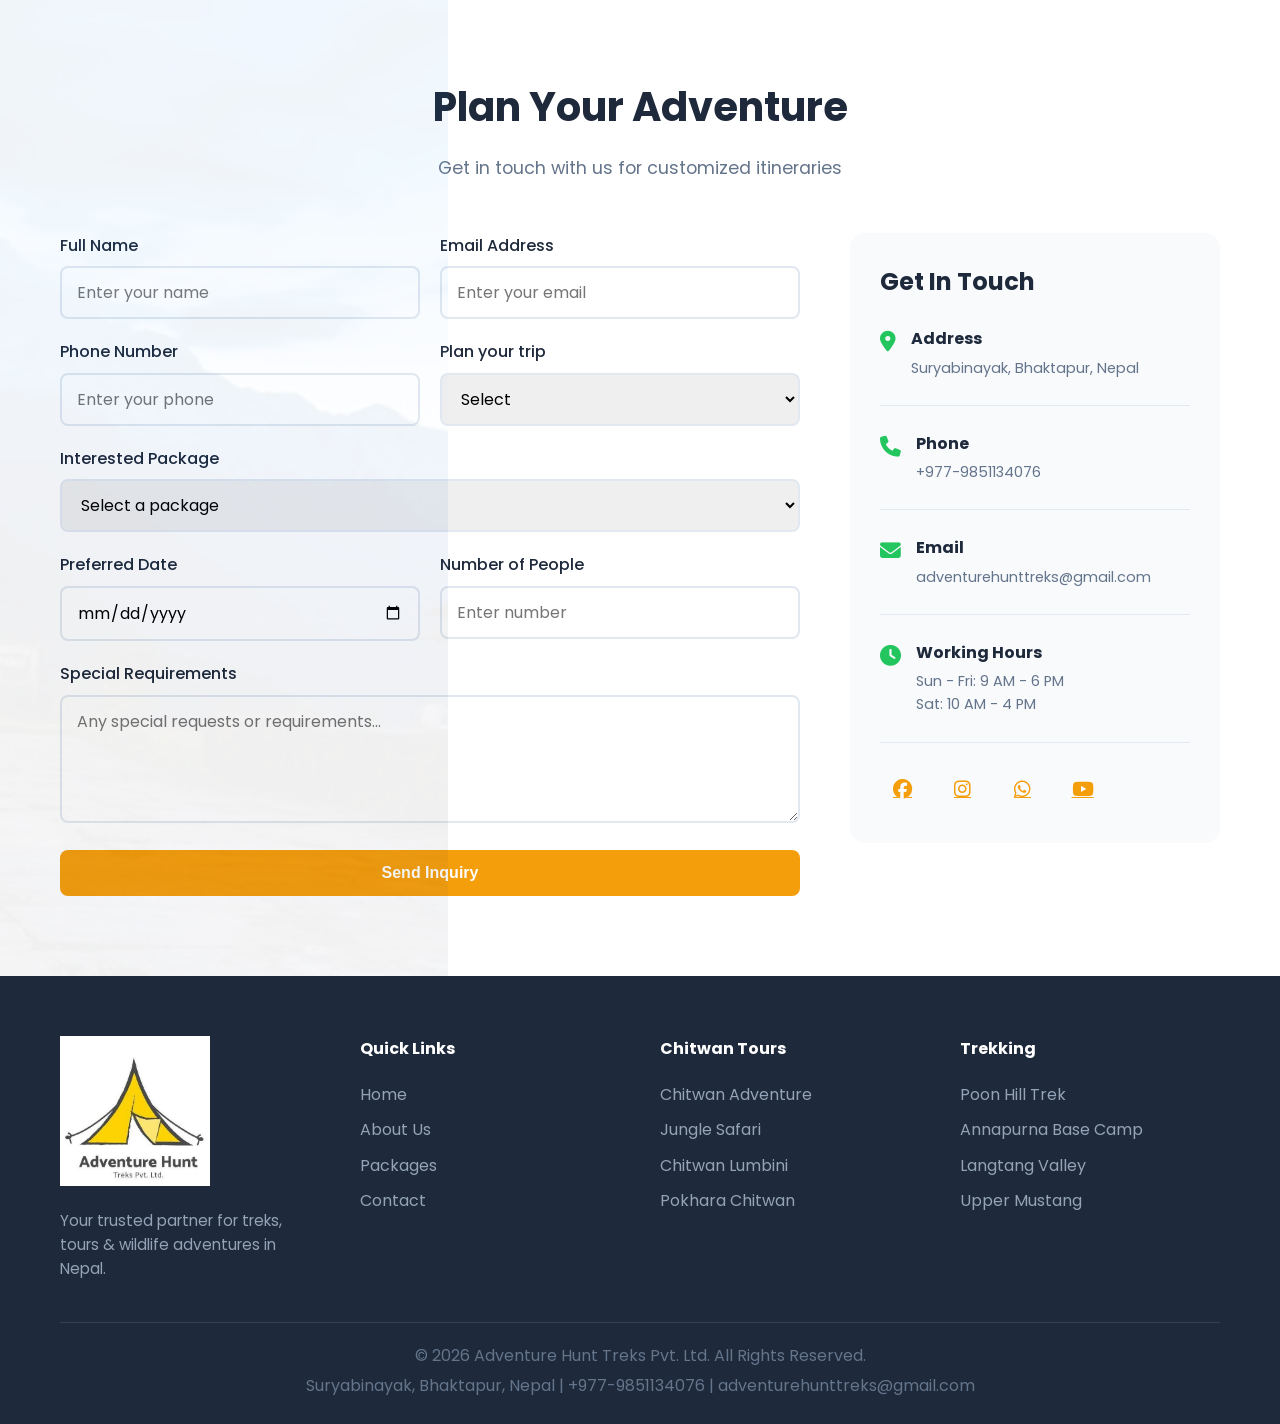
==== commit 932a6e61: "Chatbot asks Nepali vs International at start, updates quick actions accordingly" ====
--- a/public/index.html
+++ b/public/index.html
@@ -1256,23 +1256,15 @@
                 <div class="chat-msg bot">
                     <div class="chat-msg-avatar"><i class="fas fa-robot"></i></div>
                     <div class="chat-msg-bubble">
-                        <p>Welcome to Adventure Hunt Treks! I can help you with:</p>
-                        <ul>
-                            <li>Tour packages & pricing</li>
-                            <li>Trek information</li>
-                            <li>Booking assistance</li>
-                            <li>Travel tips for Nepal</li>
-                        </ul>
-                        <p>How can I help you today?</p>
+                        <p>Namaste! Welcome to Adventure Hunt Treks!</p>
+                        <p>Are you visiting from <strong>Nepal</strong> or are you an <strong>International</strong> traveler?</p>
+                        <p><em>This helps me show you the right packages and prices.</em></p>
                     </div>
                 </div>
             </div>
             <div class="chatbot-quick-actions">
-                <button onclick="sendChatQuick('What packages do you offer?')">Packages</button>
-                <button onclick="sendChatQuick('Tell me about Chitwan tours')">Chitwan</button>
-                <button onclick="sendChatQuick('What treks are available?')">Trekking</button>
-                <button onclick="sendChatQuick('How to book?')">Booking</button>
-                <button onclick="sendChatQuick('Contact information')">Contact</button>
+                <button onclick="sendChatQuick('I am Nepali')">Nepali</button>
+                <button onclick="sendChatQuick('I am International')">International</button>
             </div>
             <div class="chatbot-input-area">
                 <input type="text" id="chatbotInput" placeholder="Type your message..." onkeydown="if(event.key==='Enter') sendChatMessage()">
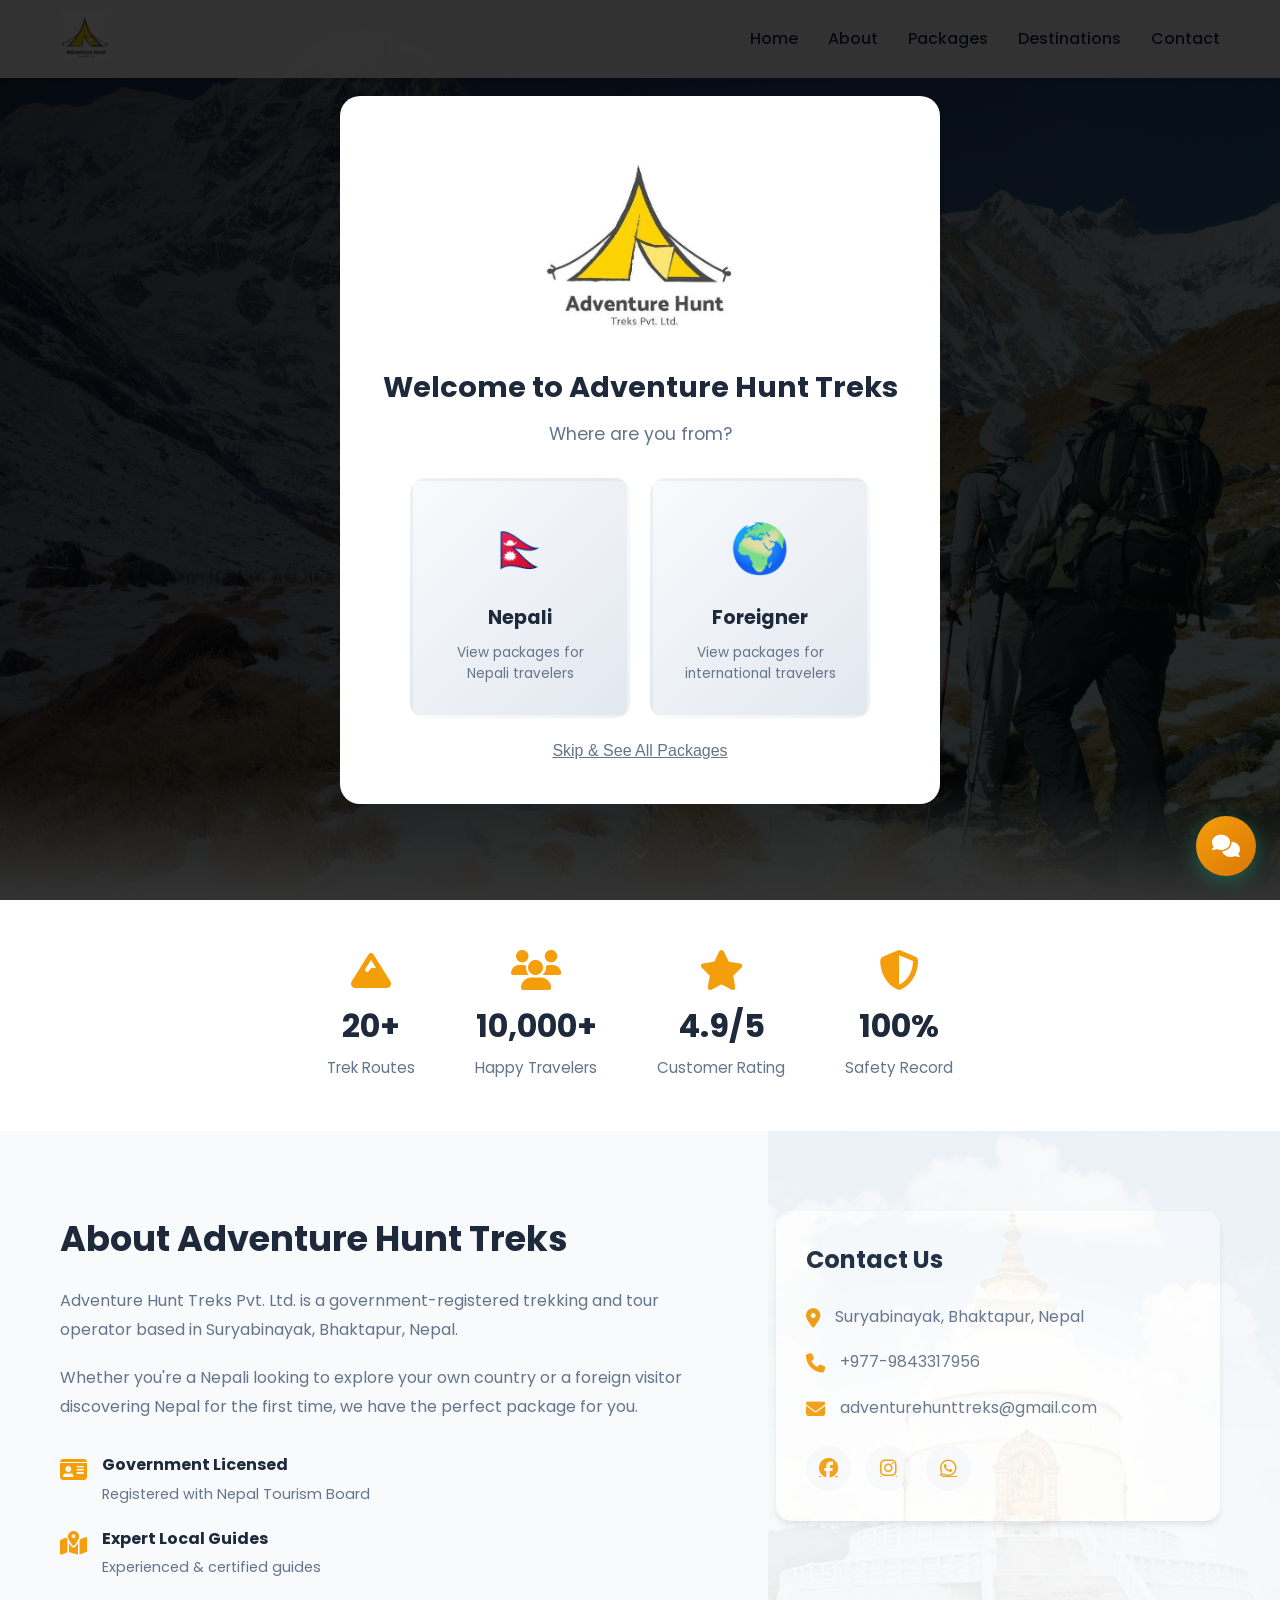
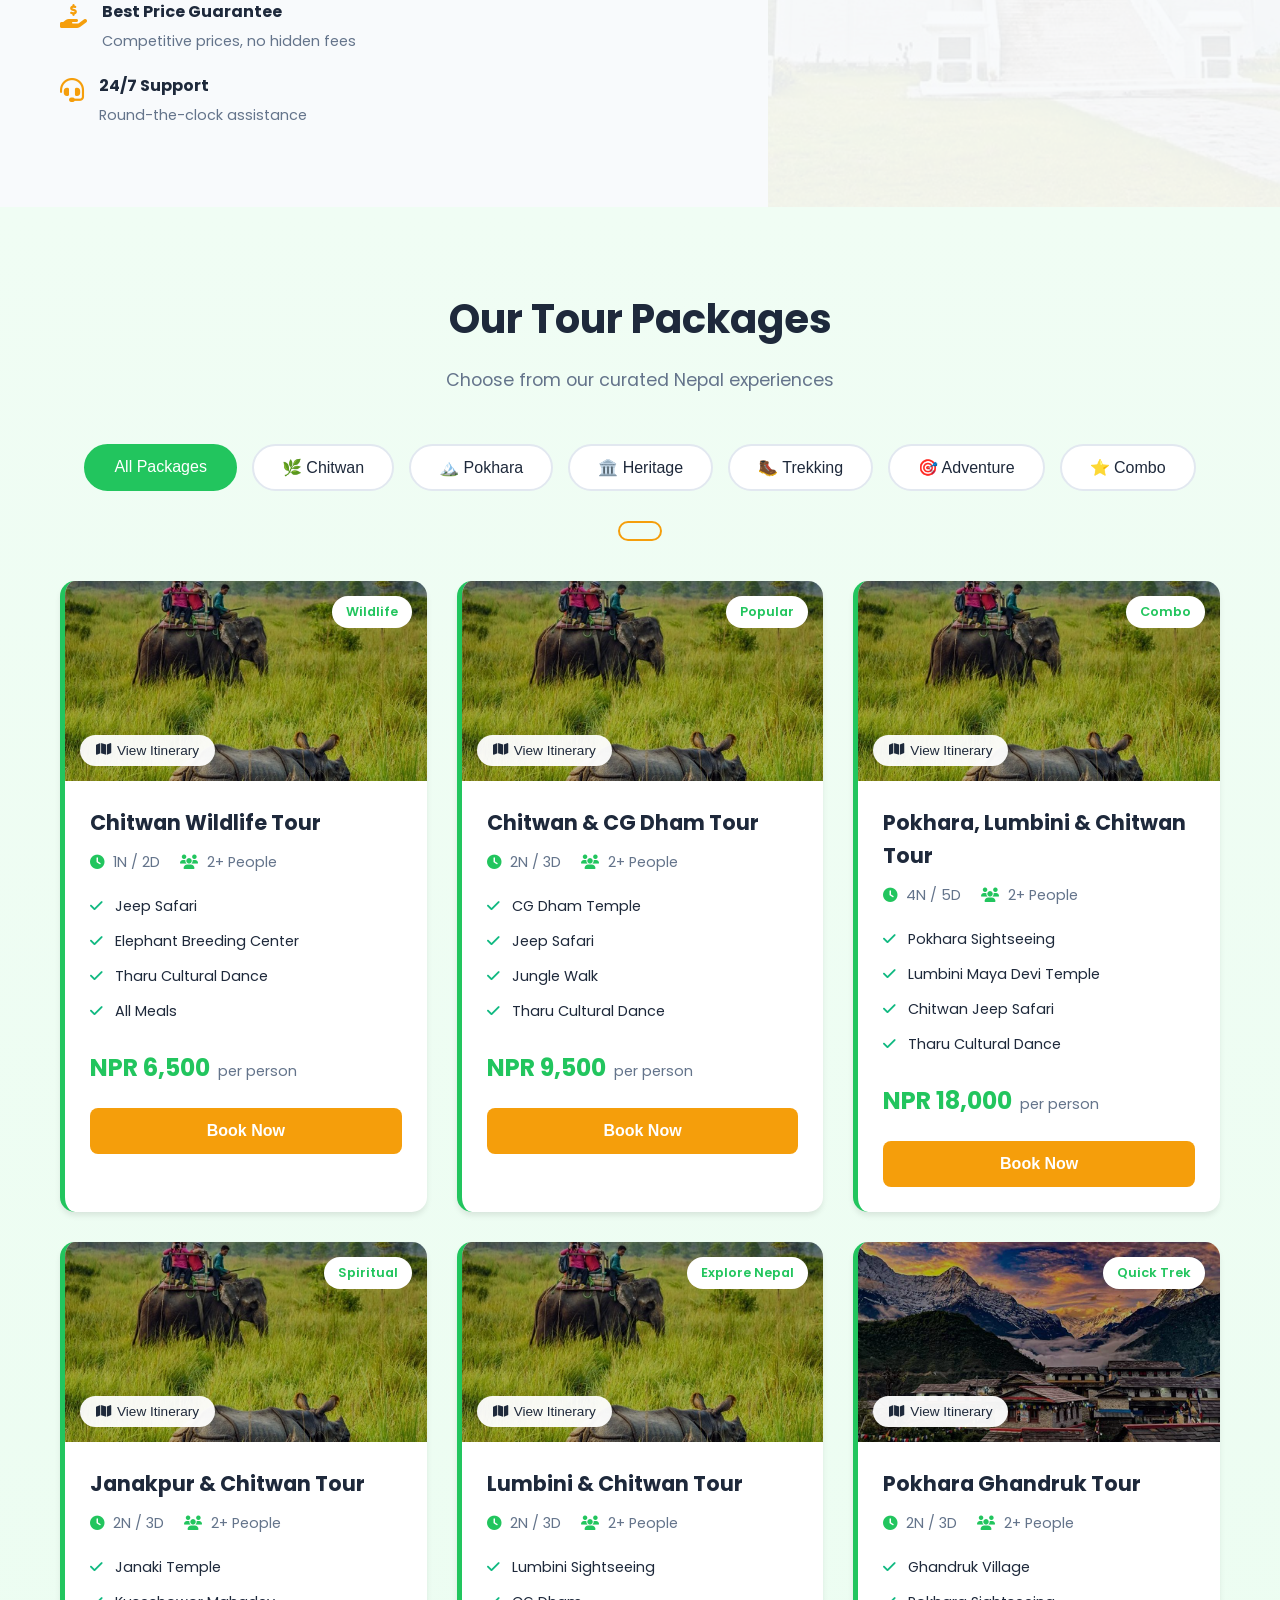
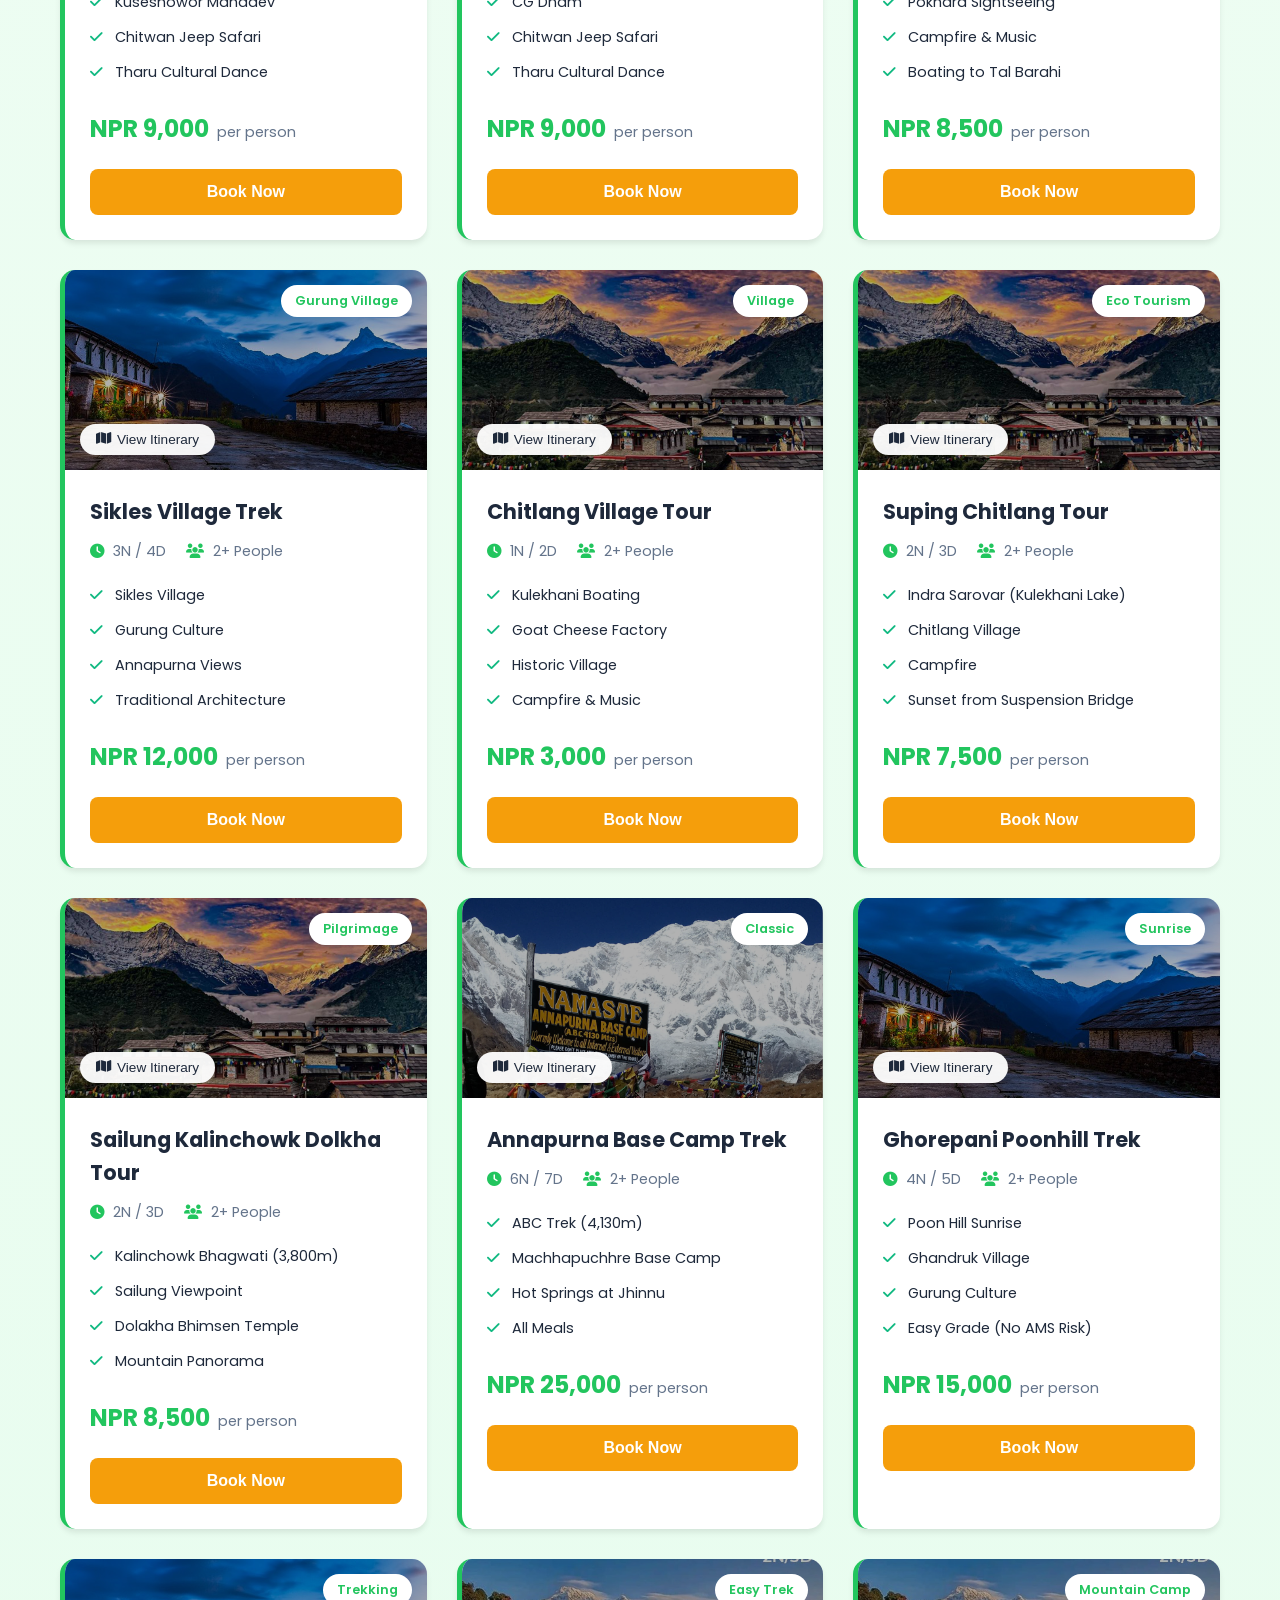
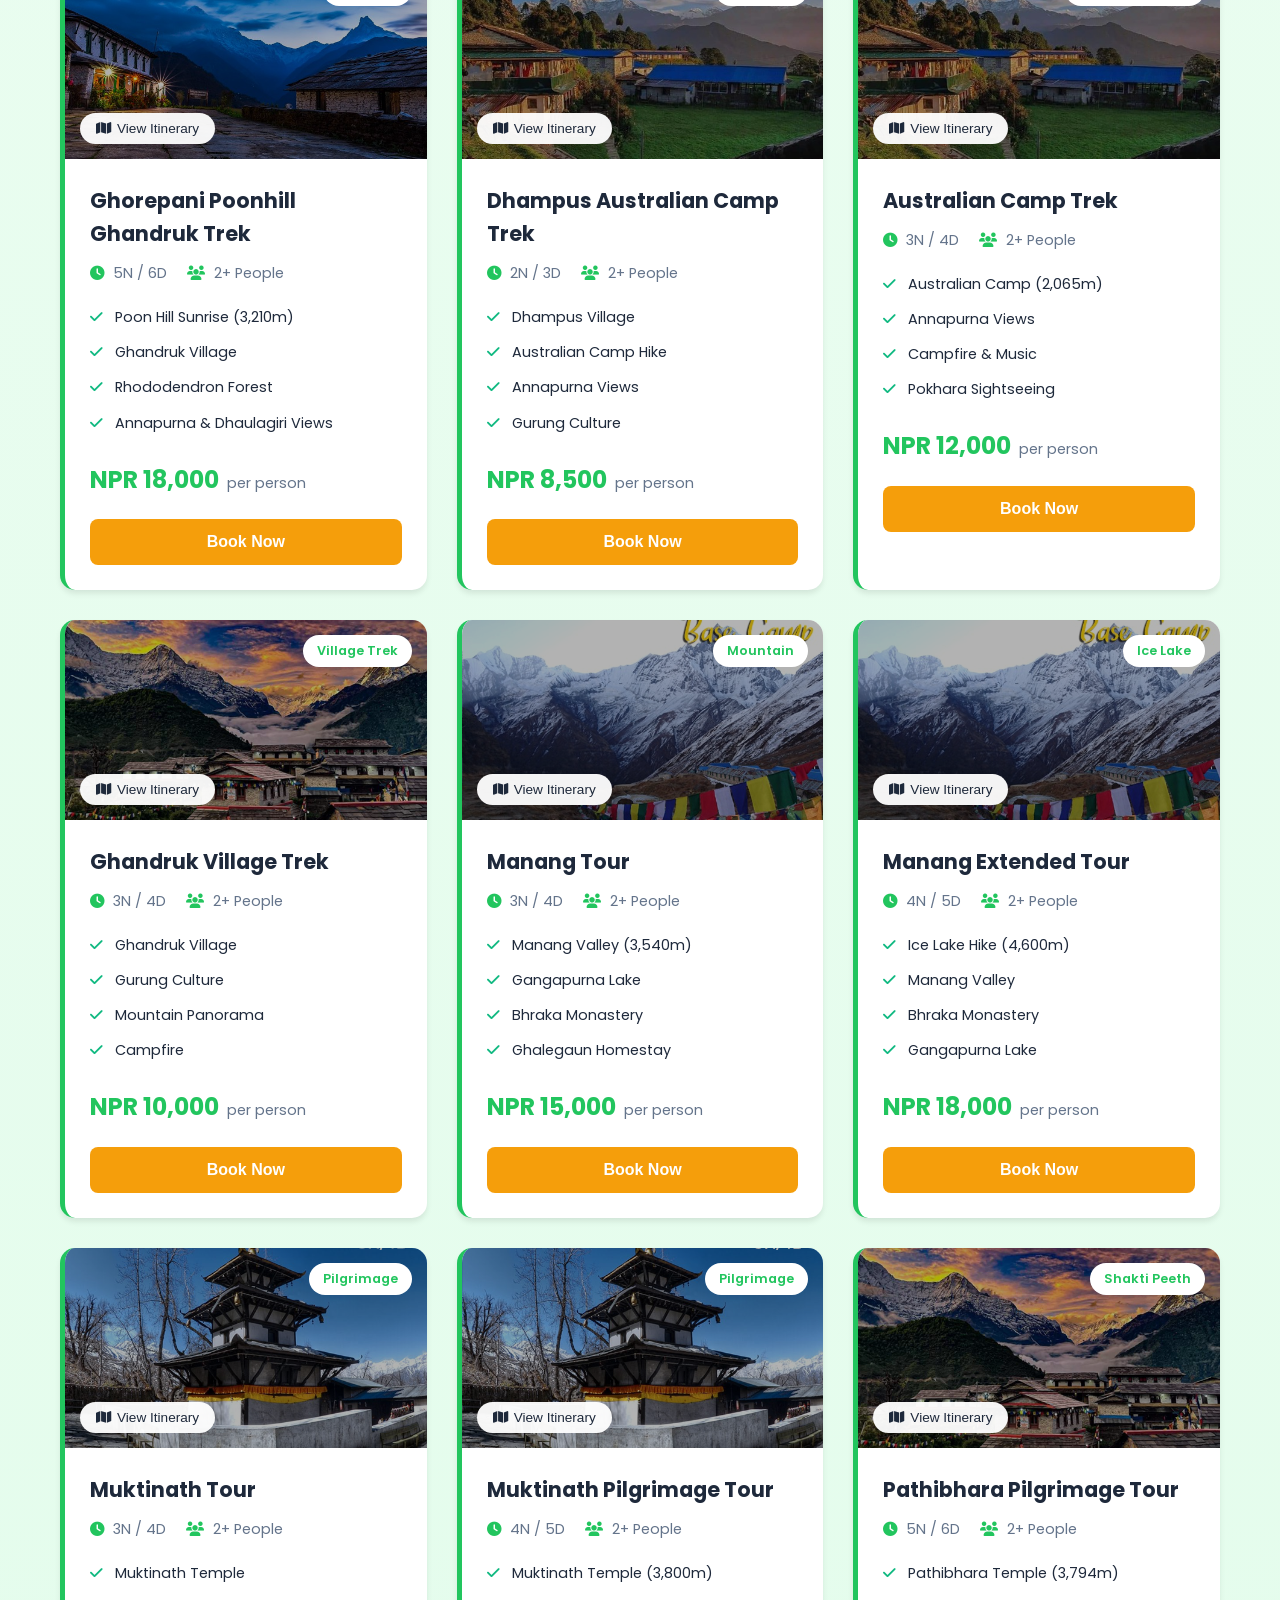
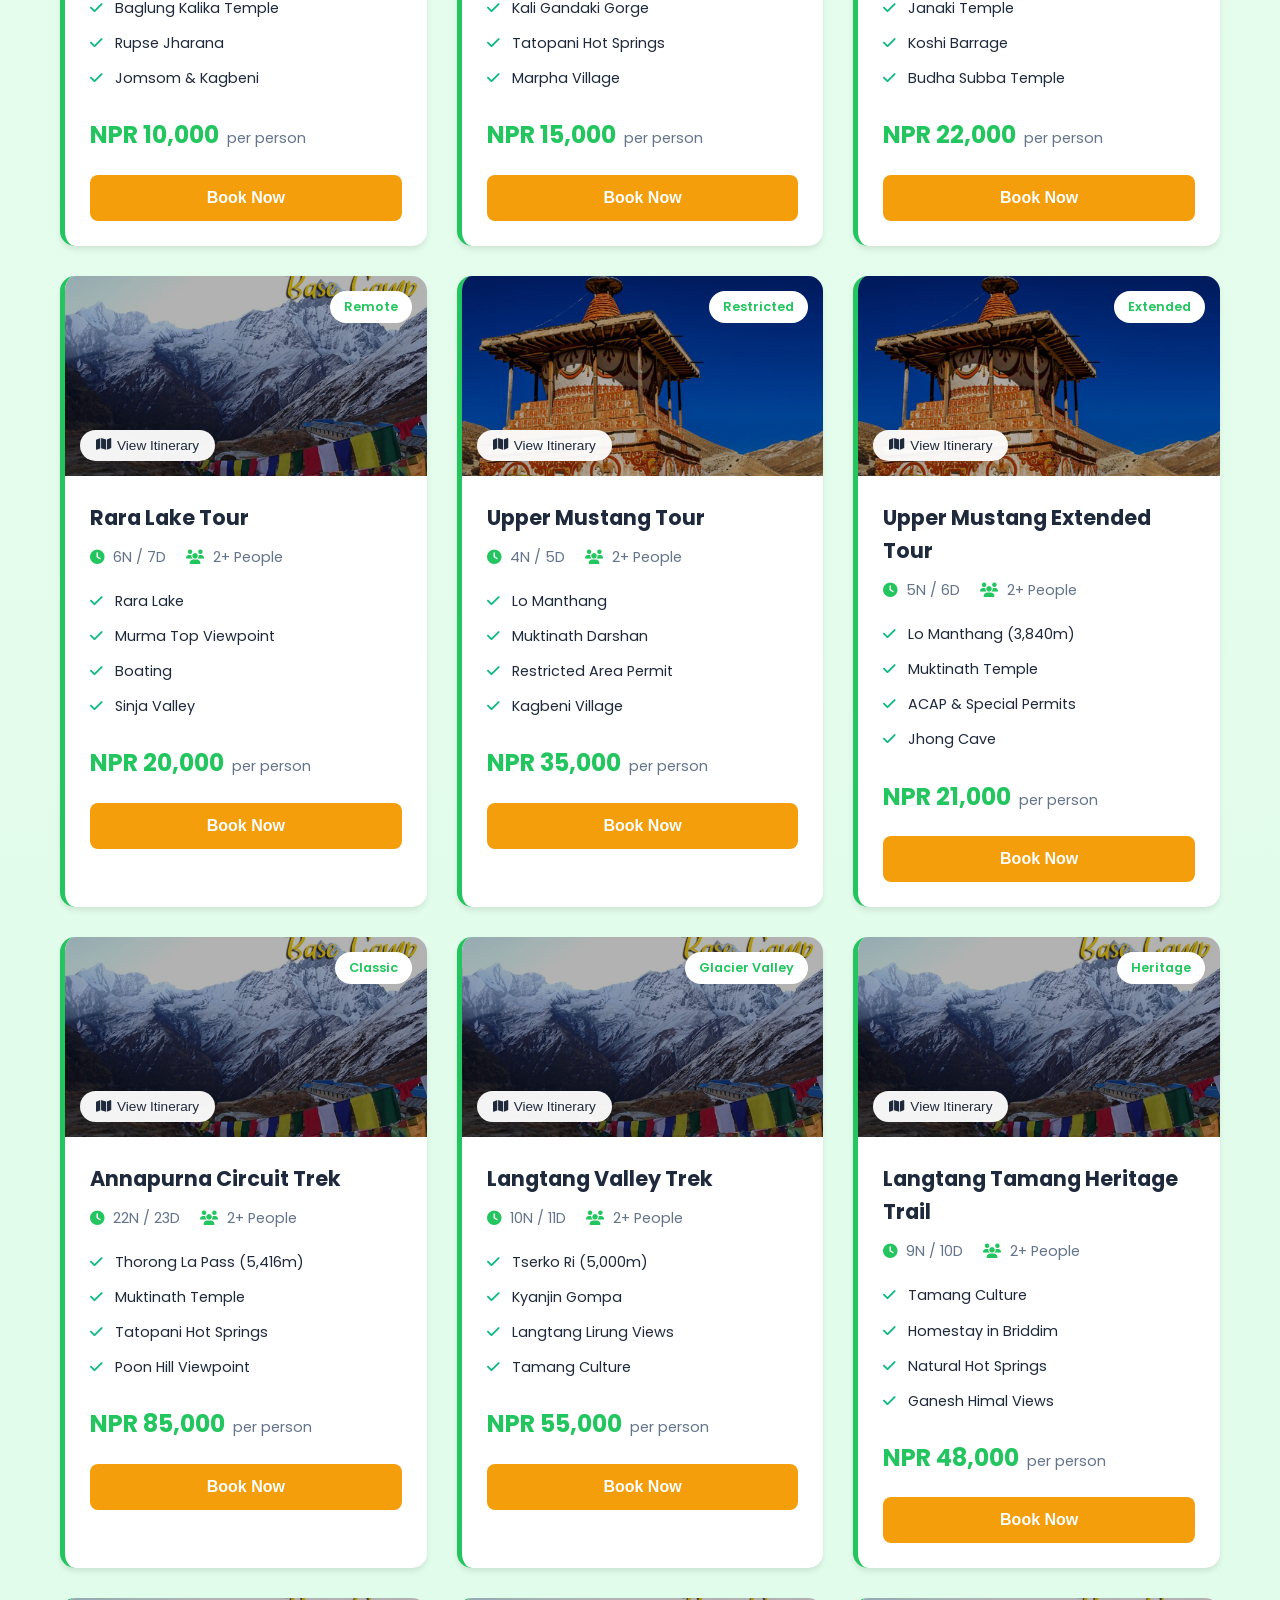
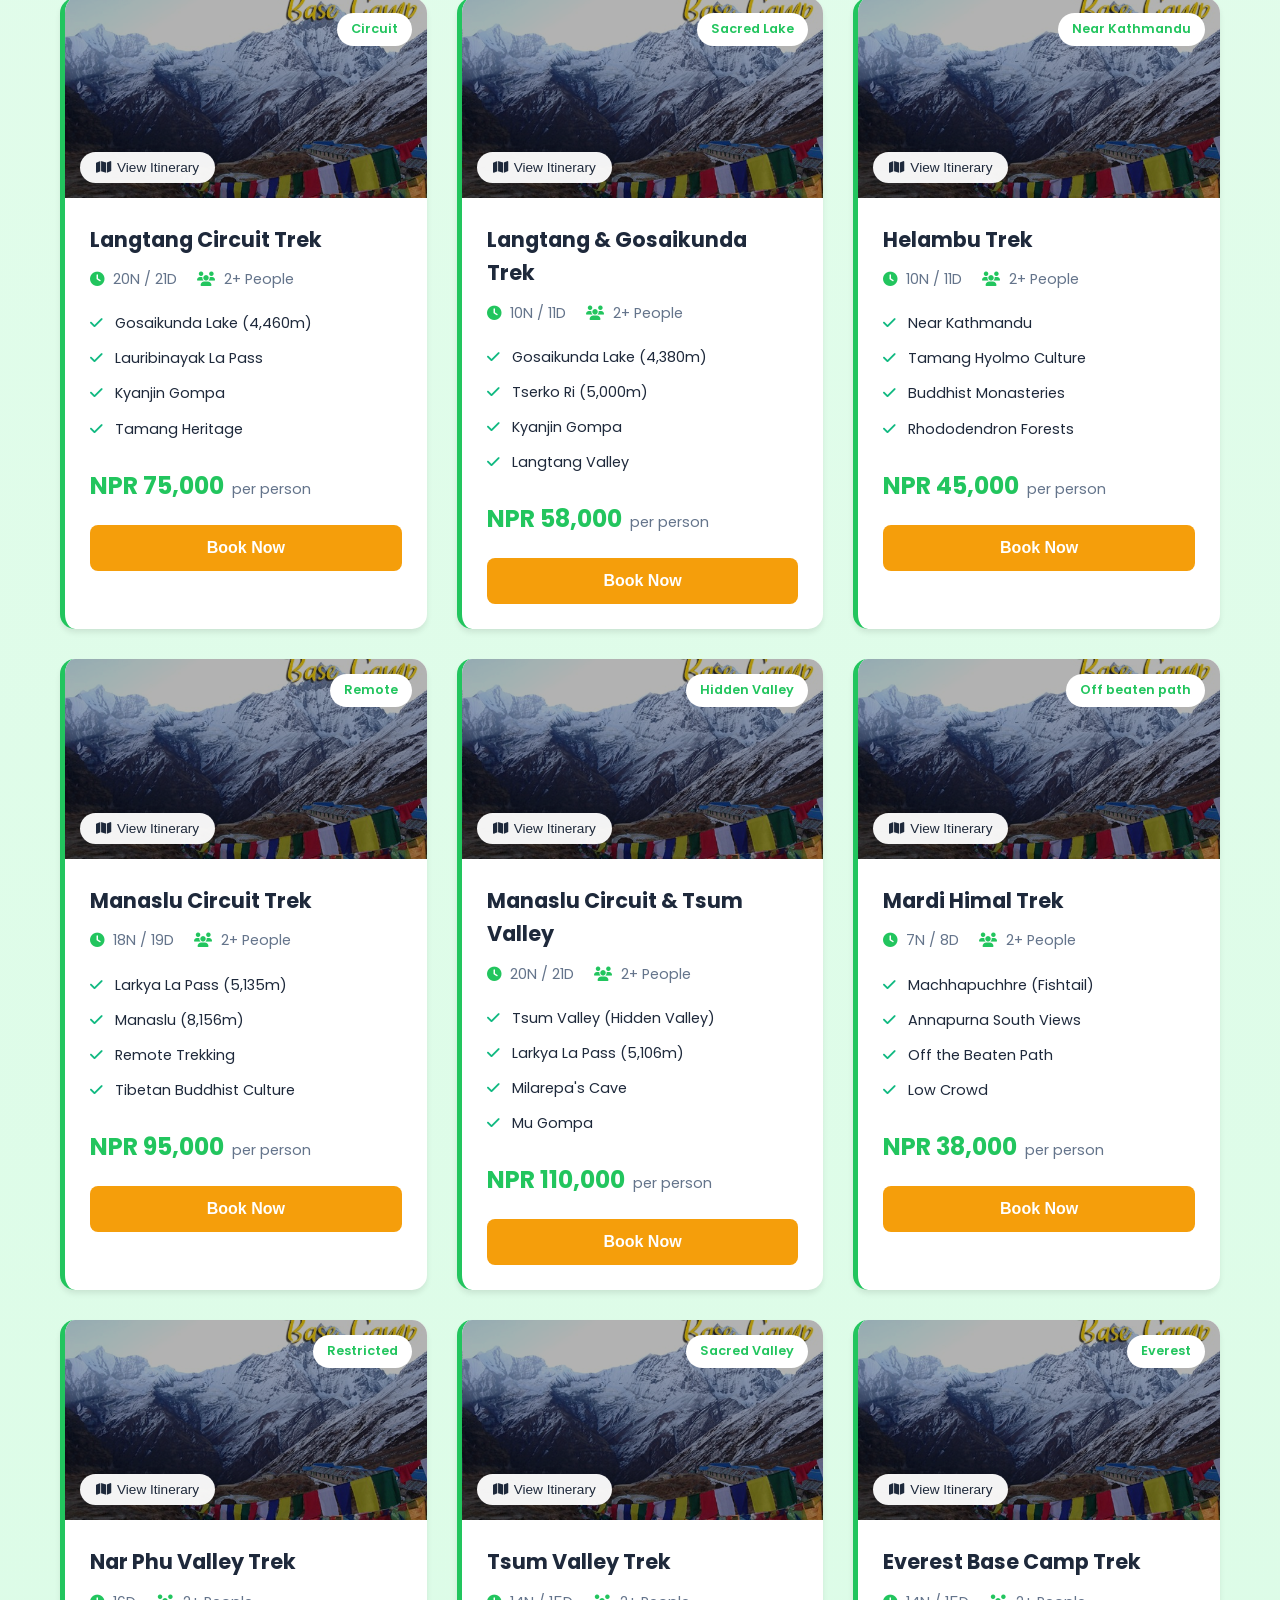
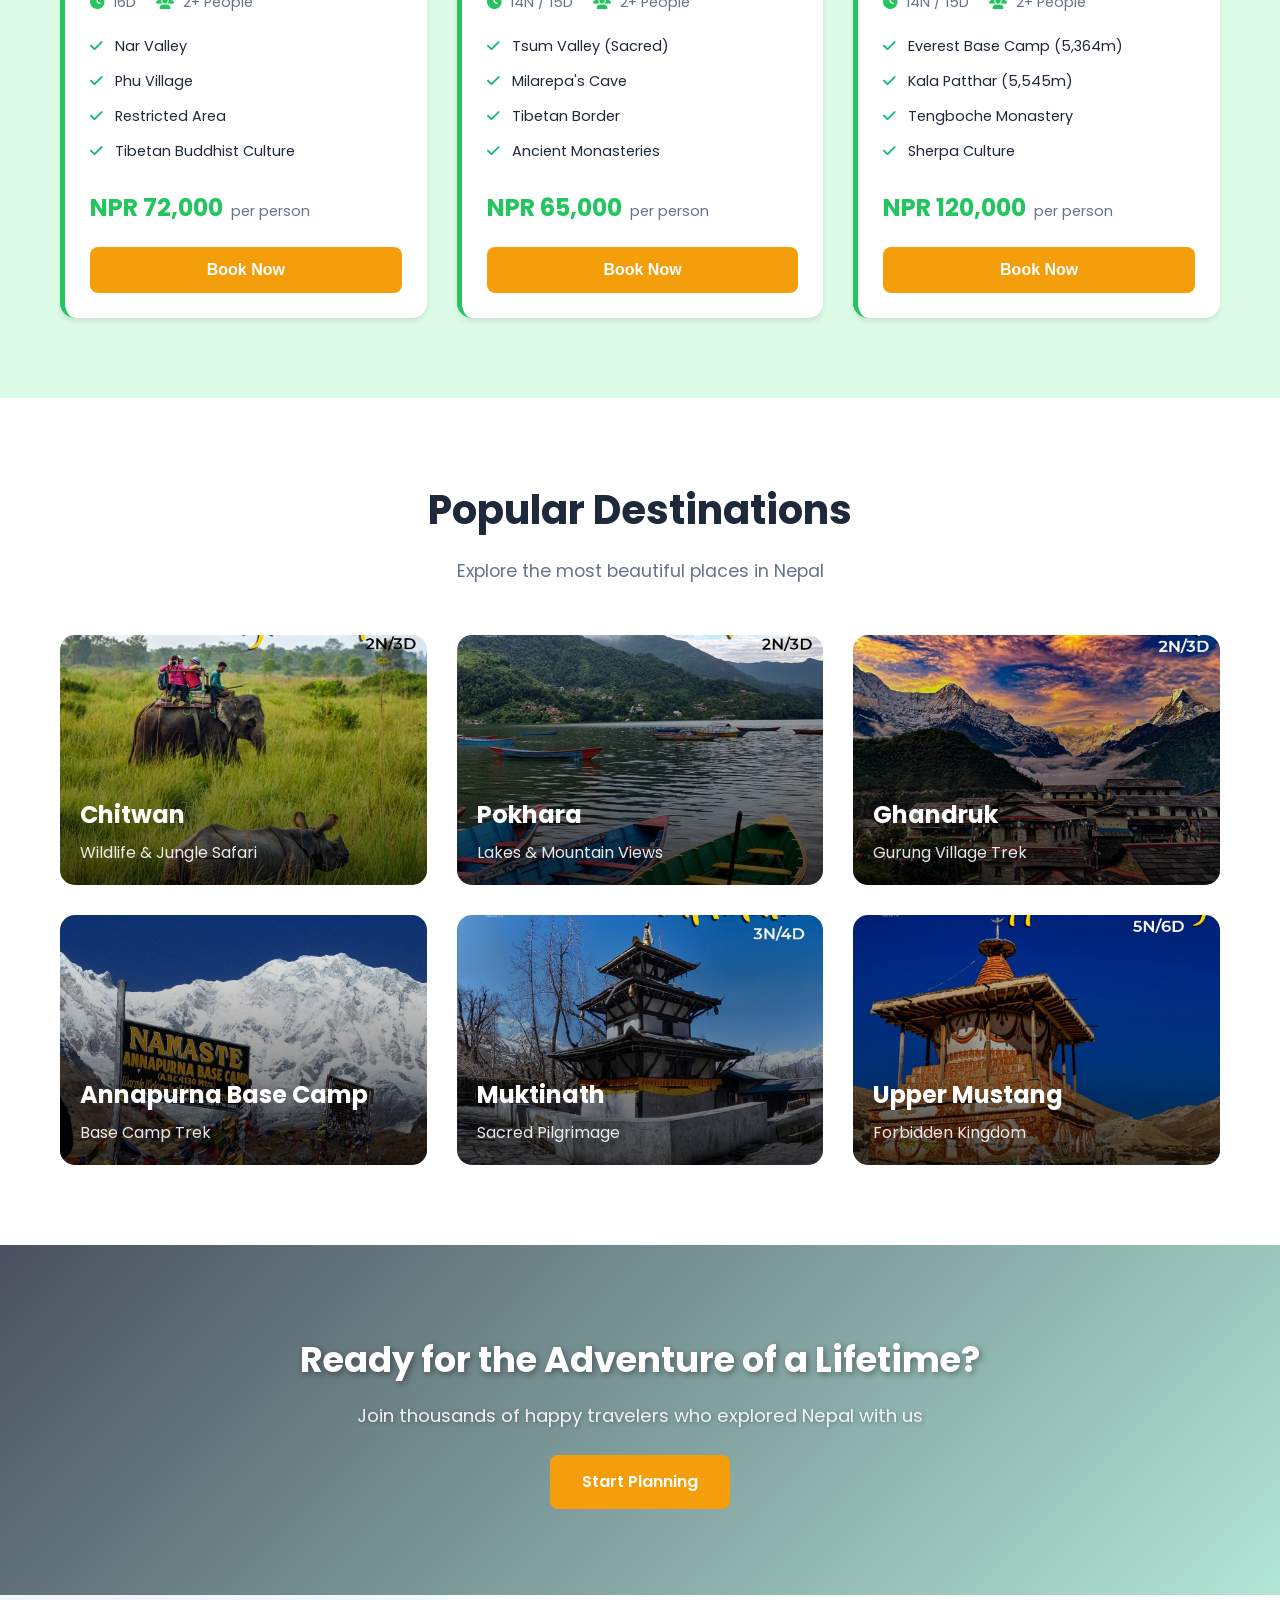
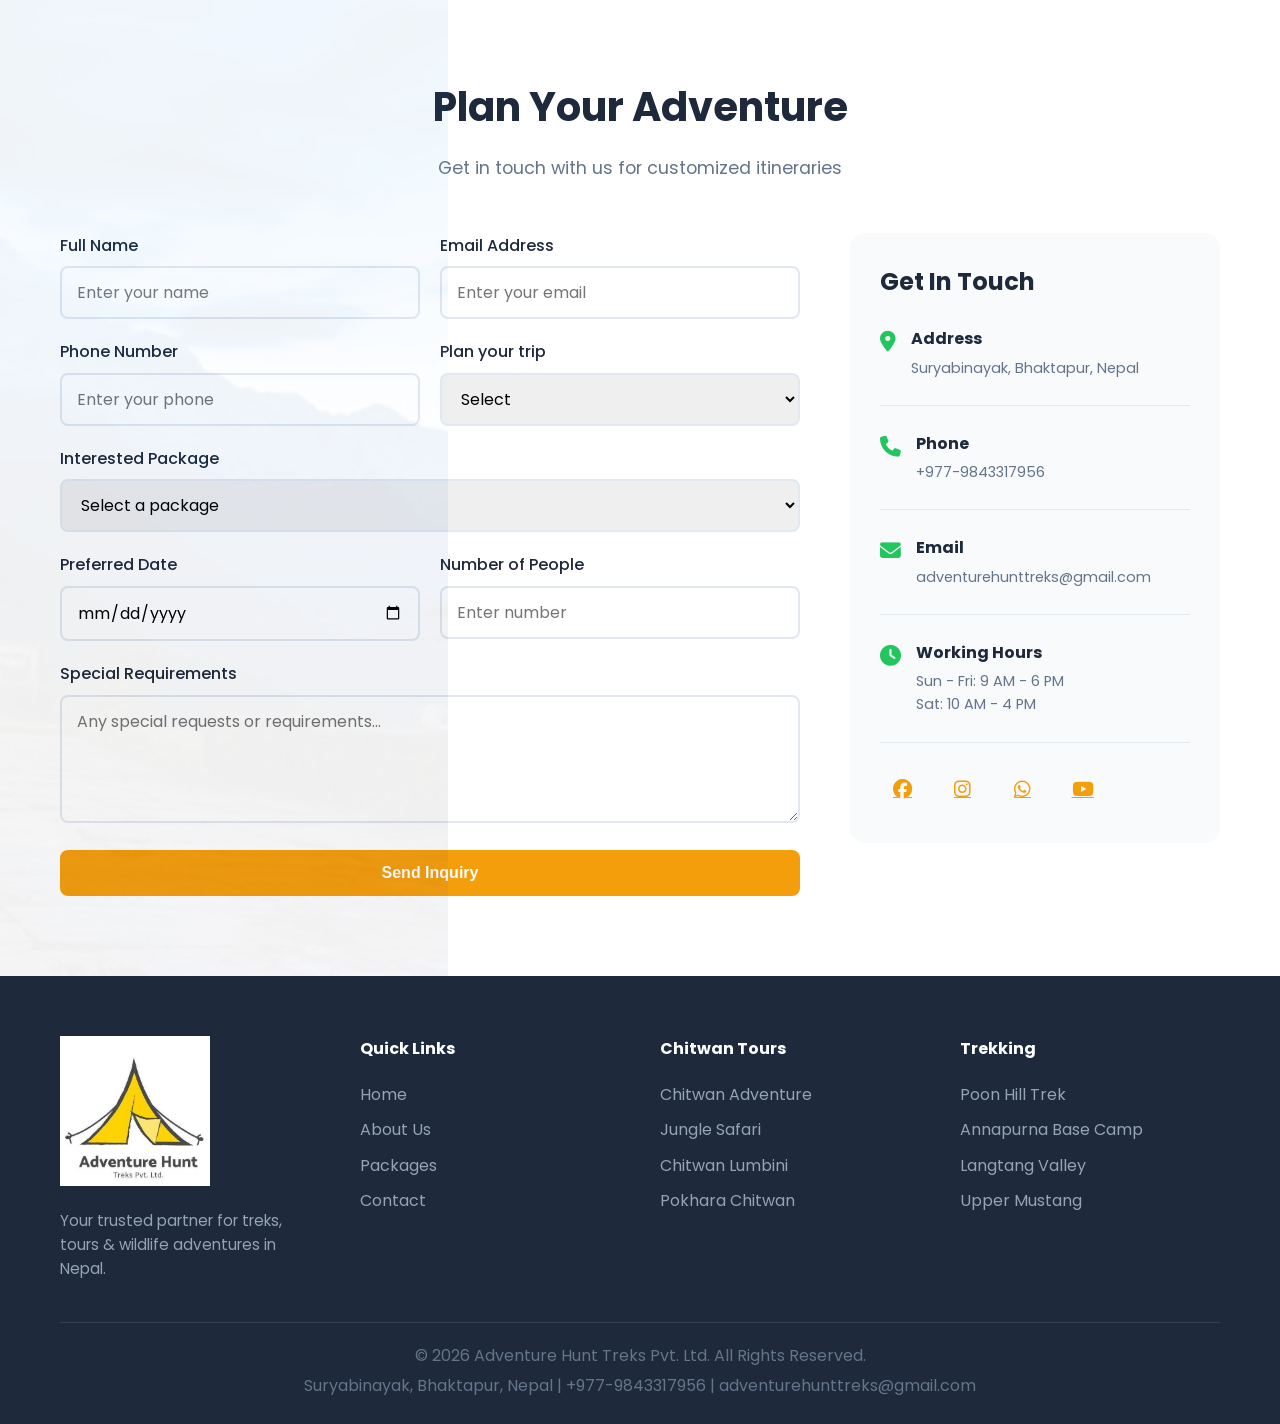
==== commit 612b71df: "Update phone number to +977-9843317956 across all files" ====
--- a/public/index.html
+++ b/public/index.html
@@ -141,7 +141,7 @@
                     </div>
                     <div class="contact-info-item">
                         <i class="fas fa-phone"></i>
-                        <p>+977-9851134076</p>
+                        <p>+977-9843317956</p>
                     </div>
                     <div class="contact-info-item">
                         <i class="fas fa-envelope"></i>
@@ -683,7 +683,7 @@
                             <i class="fas fa-phone"></i>
                             <div>
                                 <h4>Phone</h4>
-                                <p>+977-9851134076</p>
+                                <p>+977-9843317956</p>
                             </div>
                         </div>
                         <div class="info-item">
@@ -751,7 +751,7 @@
             </div>
             <div class="footer-bottom">
                 <p id="footerCopyright" style="cursor:default; user-select:none;">&copy; 2026 Adventure Hunt Treks Pvt. Ltd. All Rights Reserved.</p>
-                <p>Suryabinayak, Bhaktapur, Nepal | +977-9851134076 | adventurehunttreks@gmail.com</p>
+                <p>Suryabinayak, Bhaktapur, Nepal | +977-9843317956 | adventurehunttreks@gmail.com</p>
             </div>
         </div>
     </footer>
@@ -806,7 +806,7 @@
                         <i class="fas fa-check-circle"></i>
                         <h3>Inquiry Received!</h3>
                         <p>Thank you for your interest. Our team will contact you within 24 hours.</p>
-                        <p class="contact-direct"><strong>Direct Contact:</strong> +977-9851134076</p>
+                        <p class="contact-direct"><strong>Direct Contact:</strong> +977-9843317956</p>
                         <button class="btn btn-primary" onclick="closeBookingModal()">Close</button>
                     </div>
                 </div>
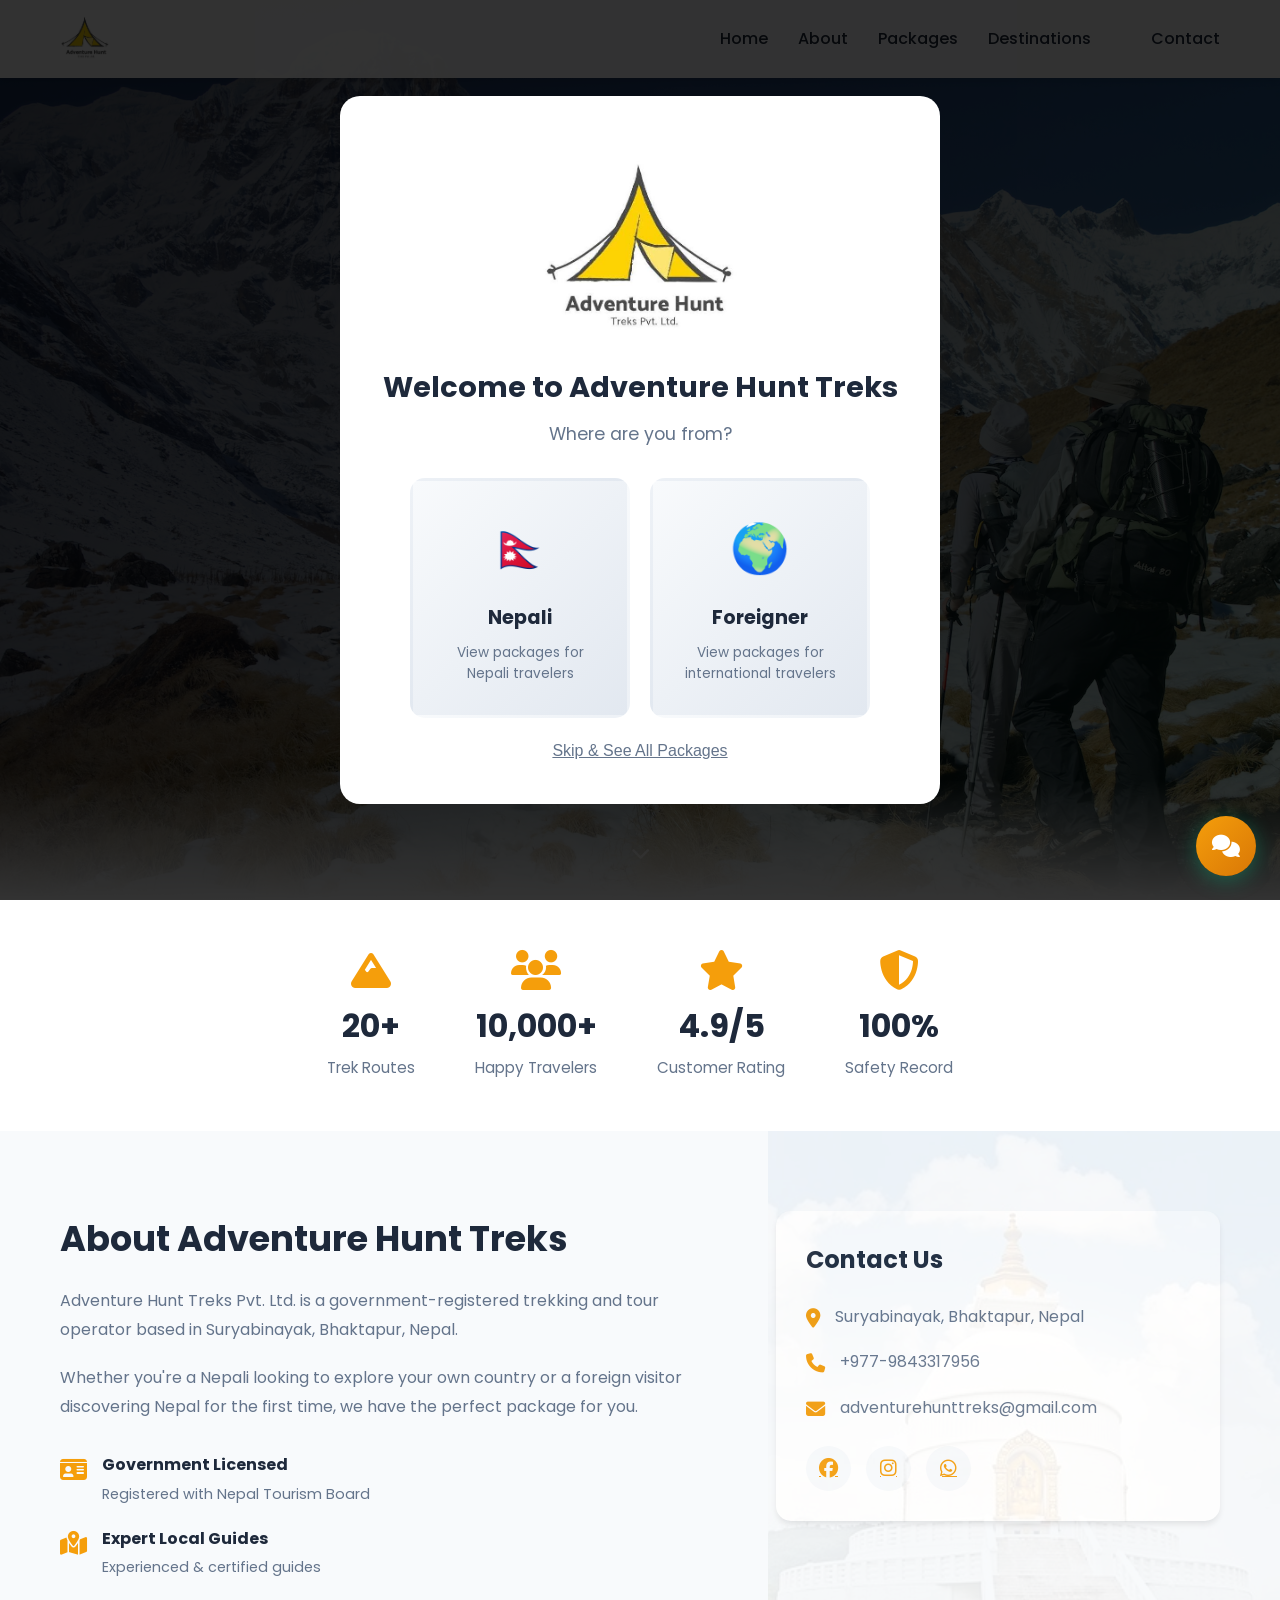
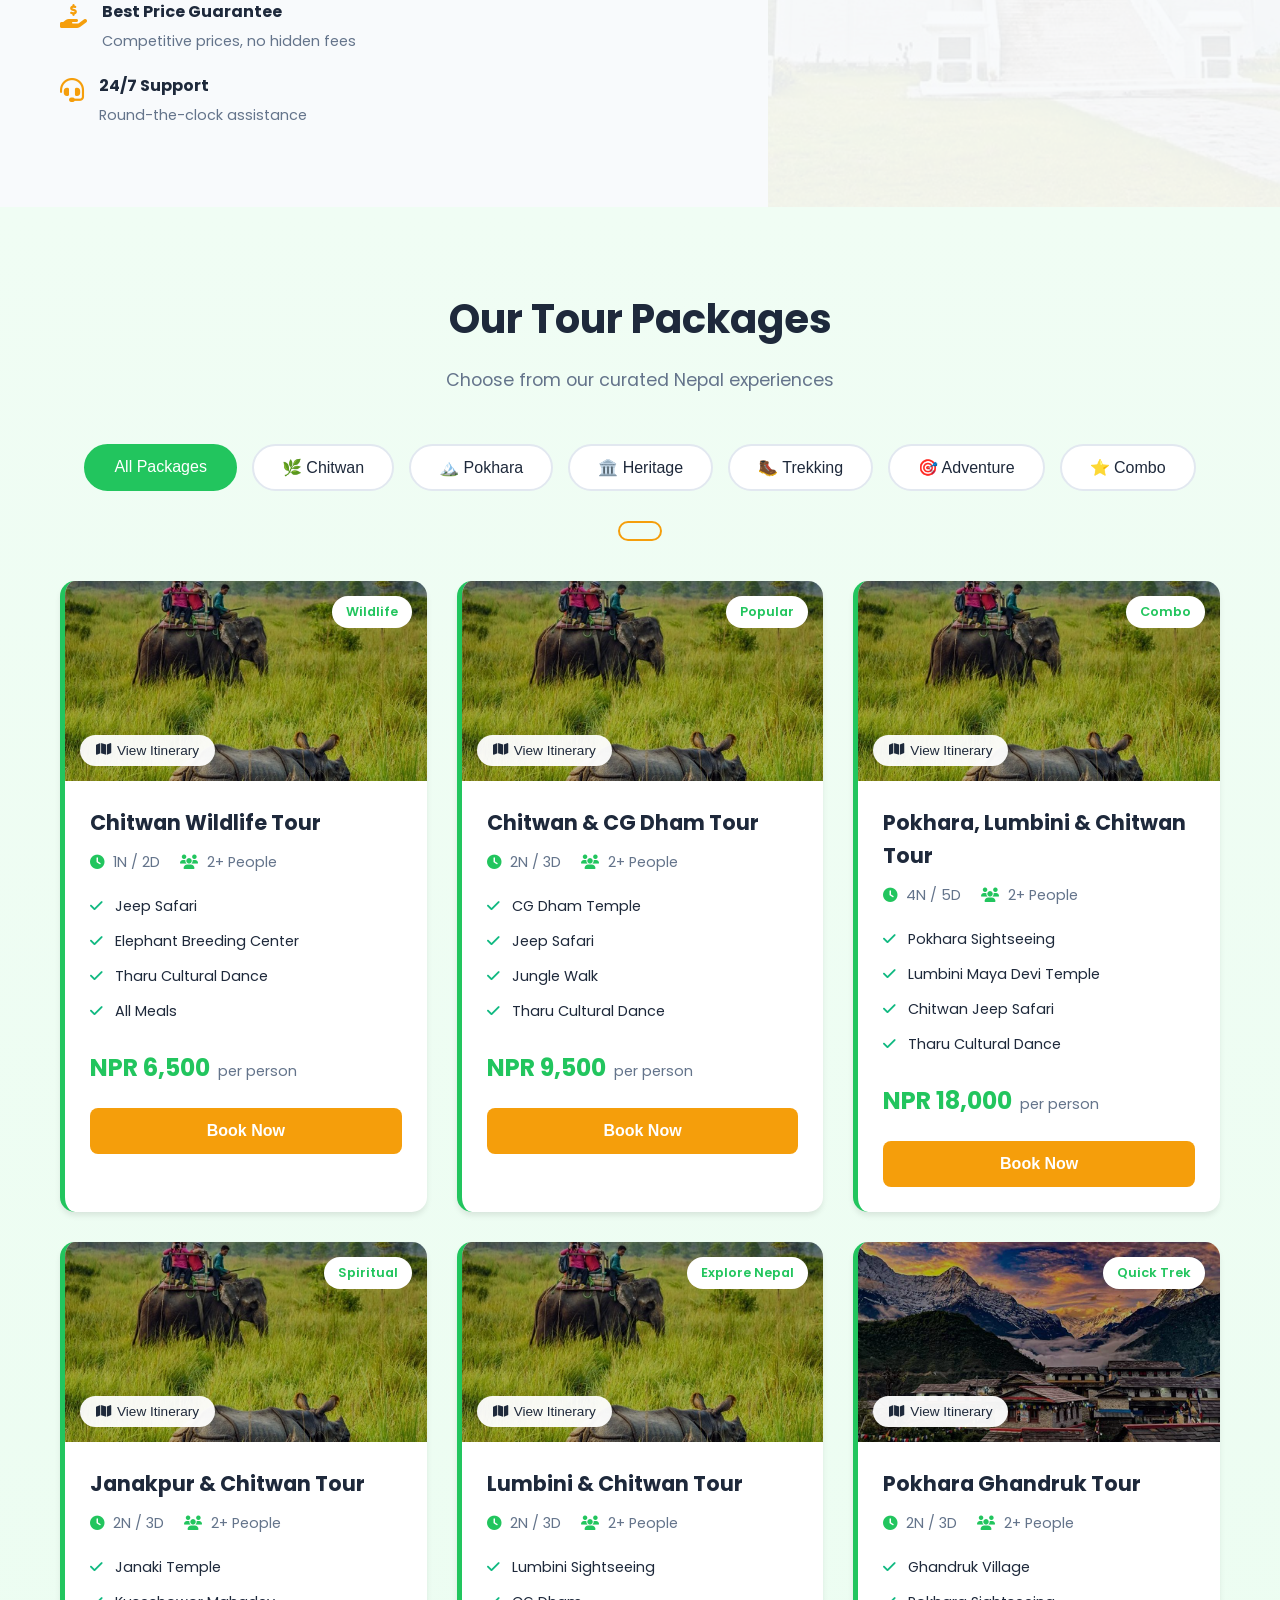
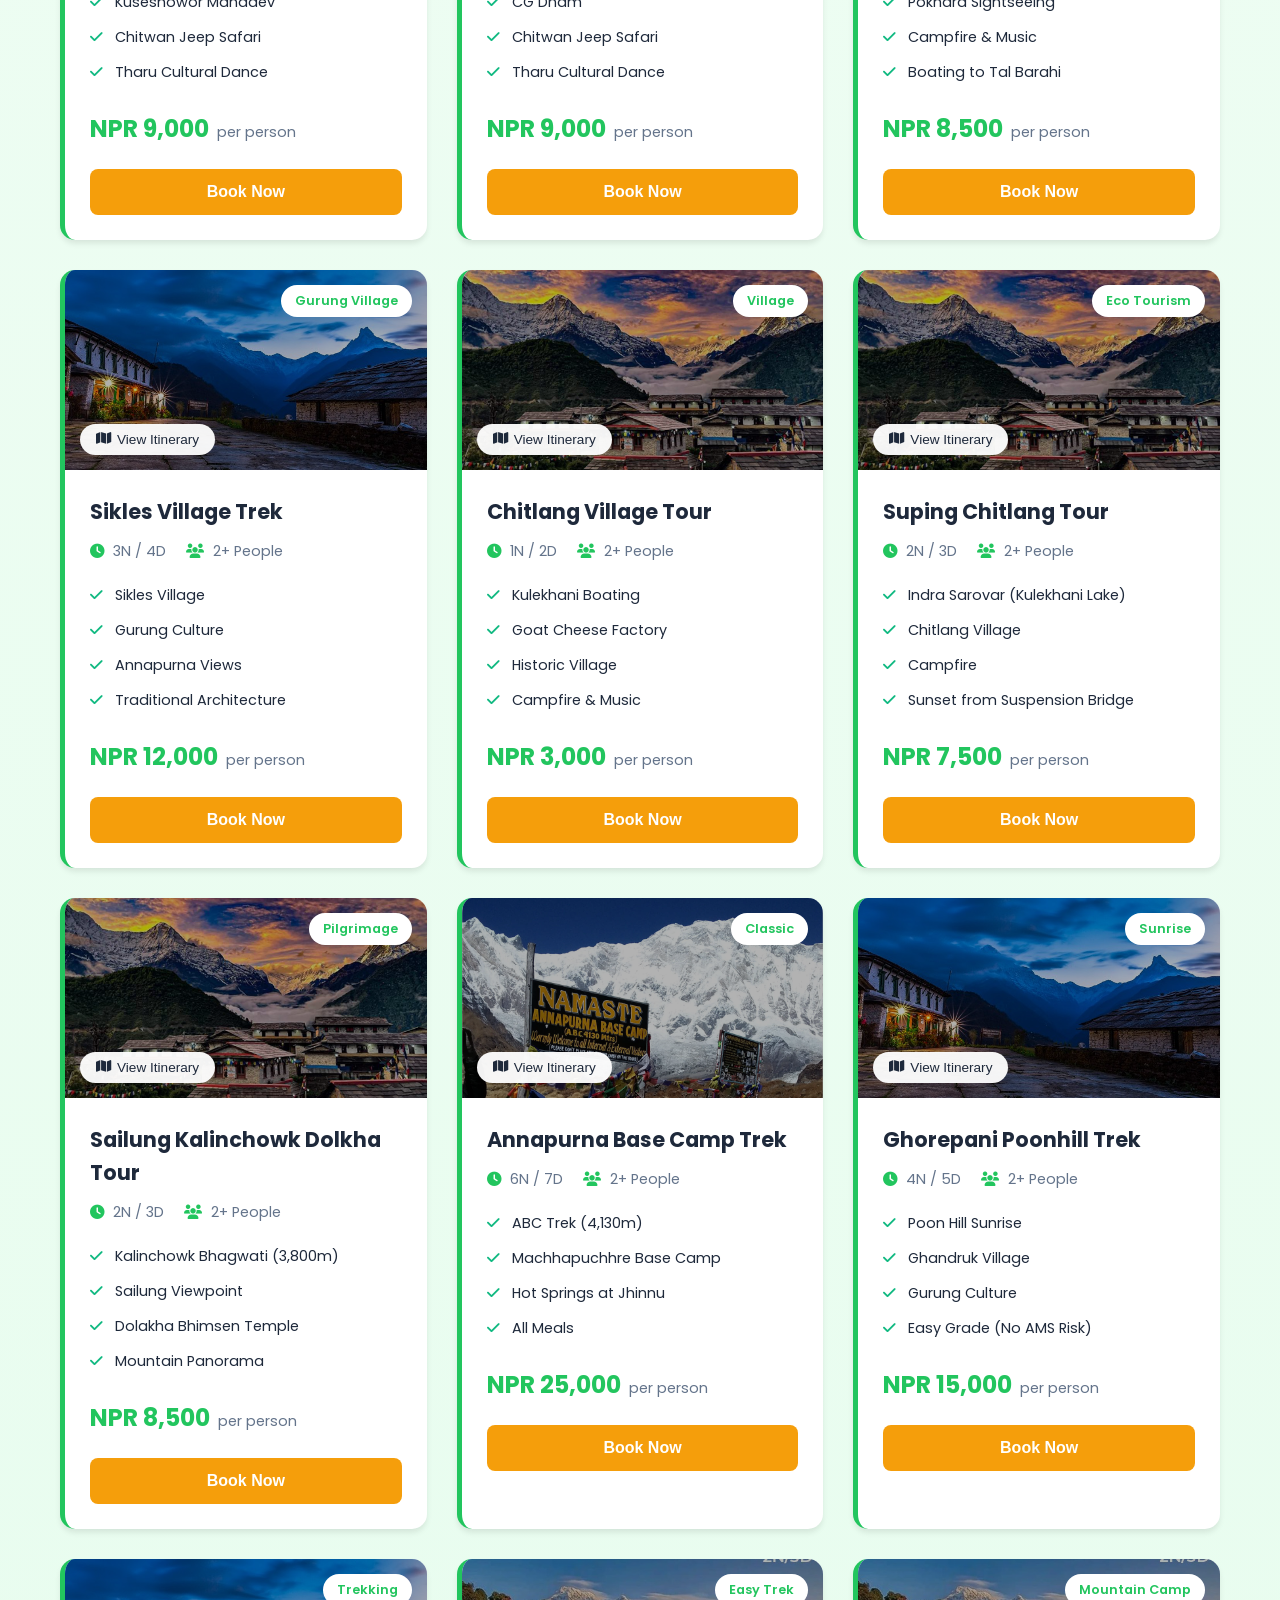
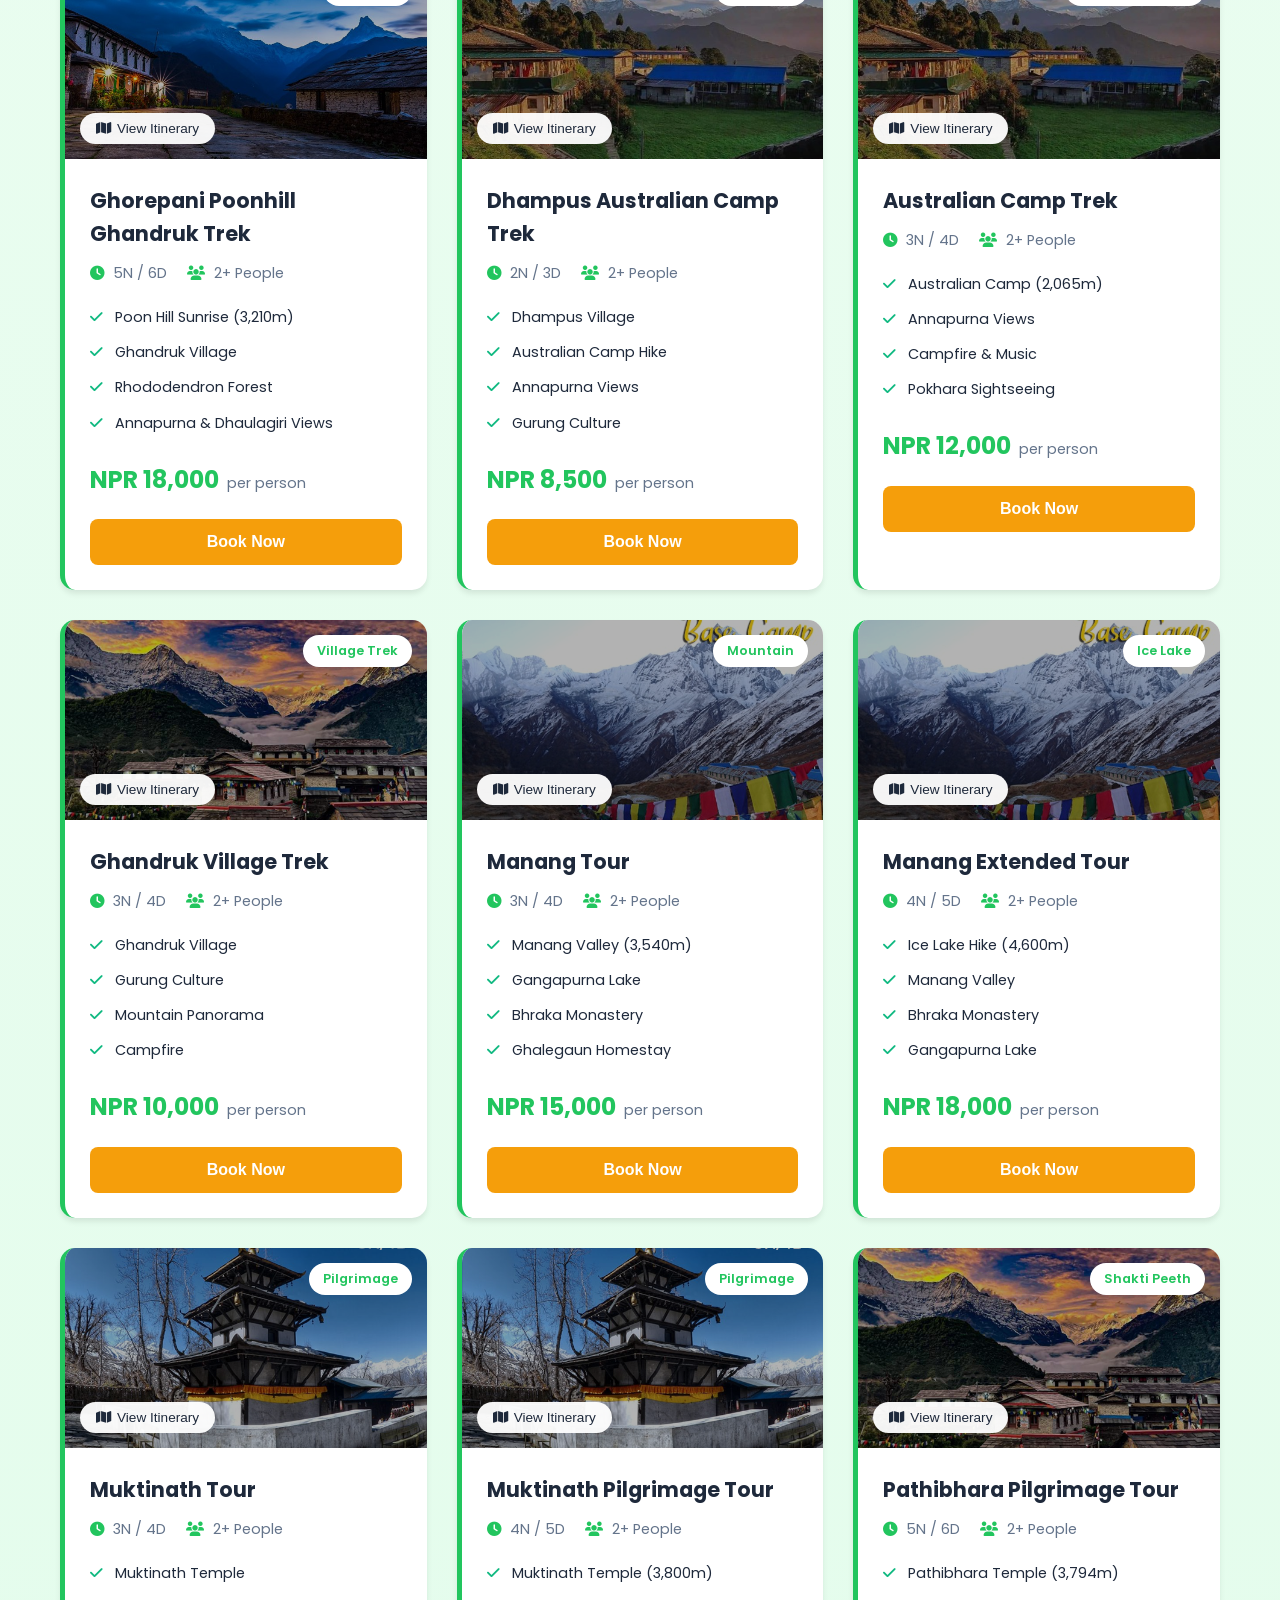
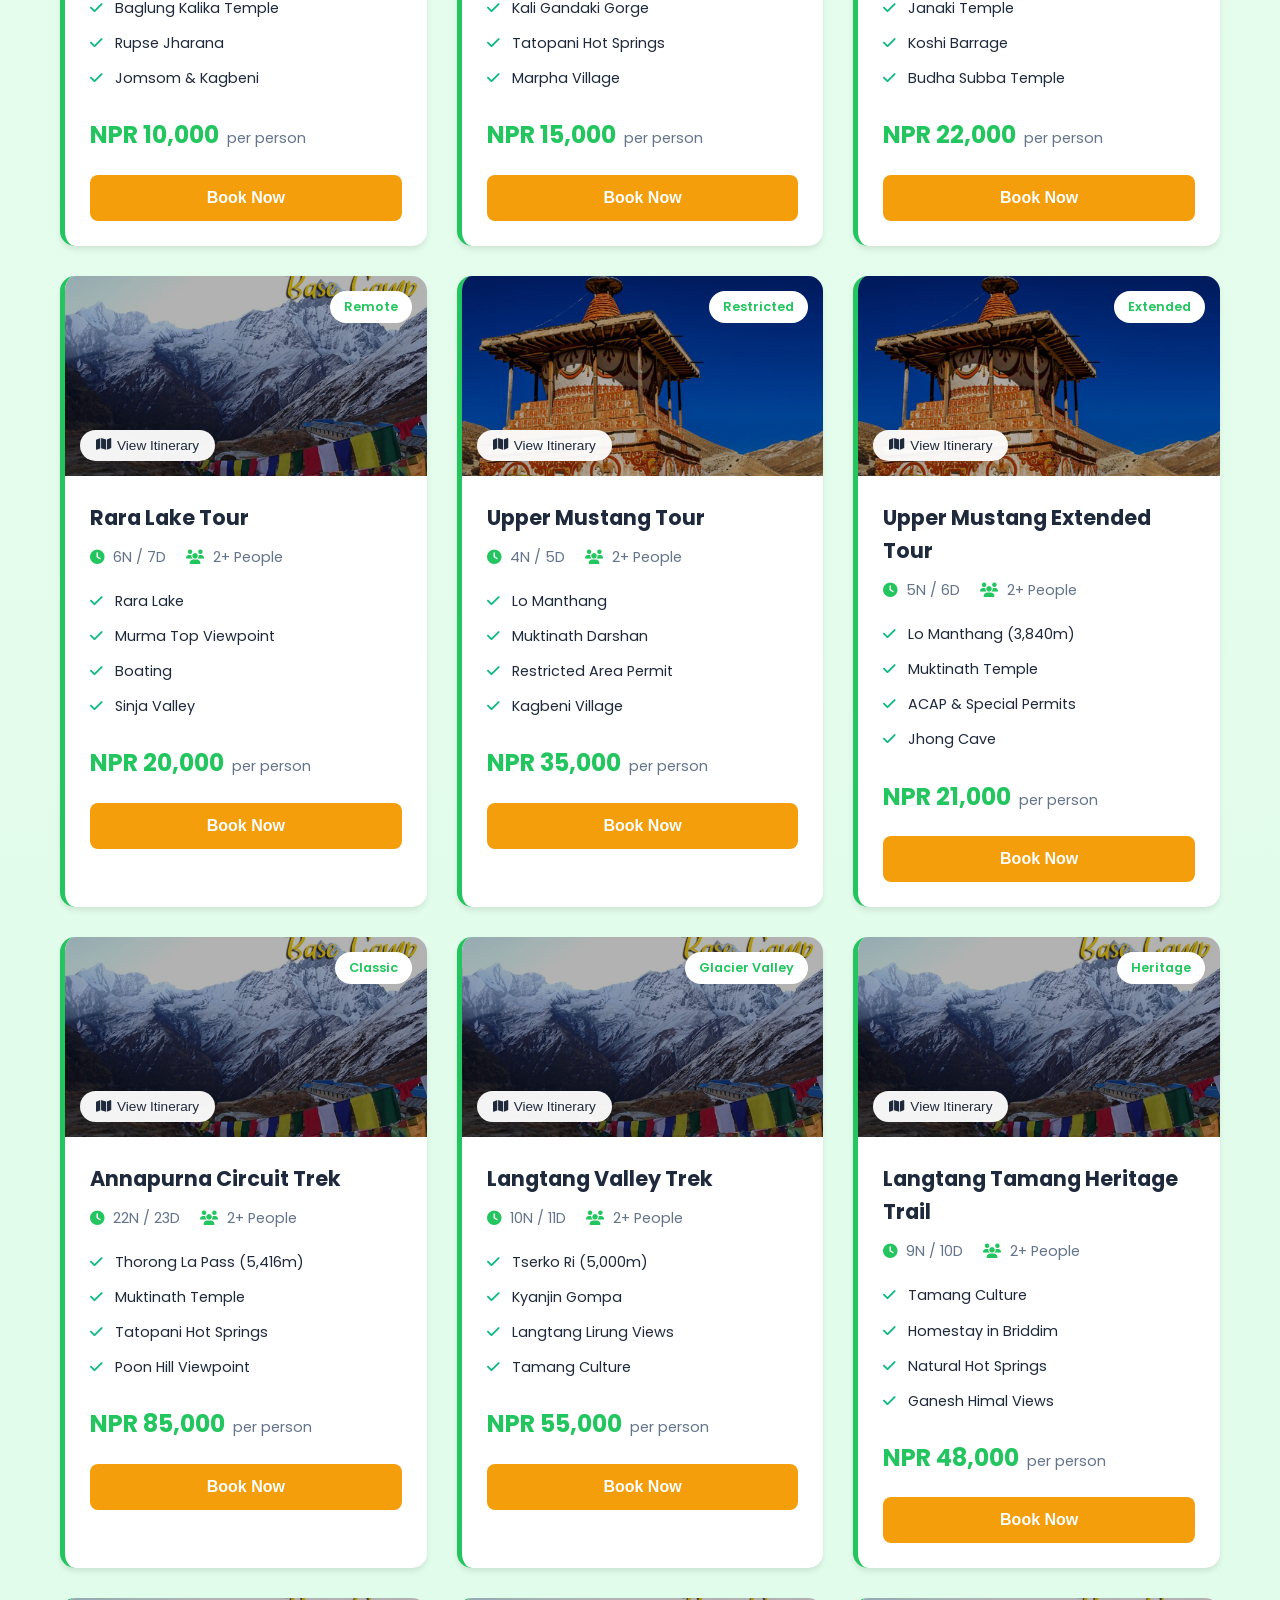
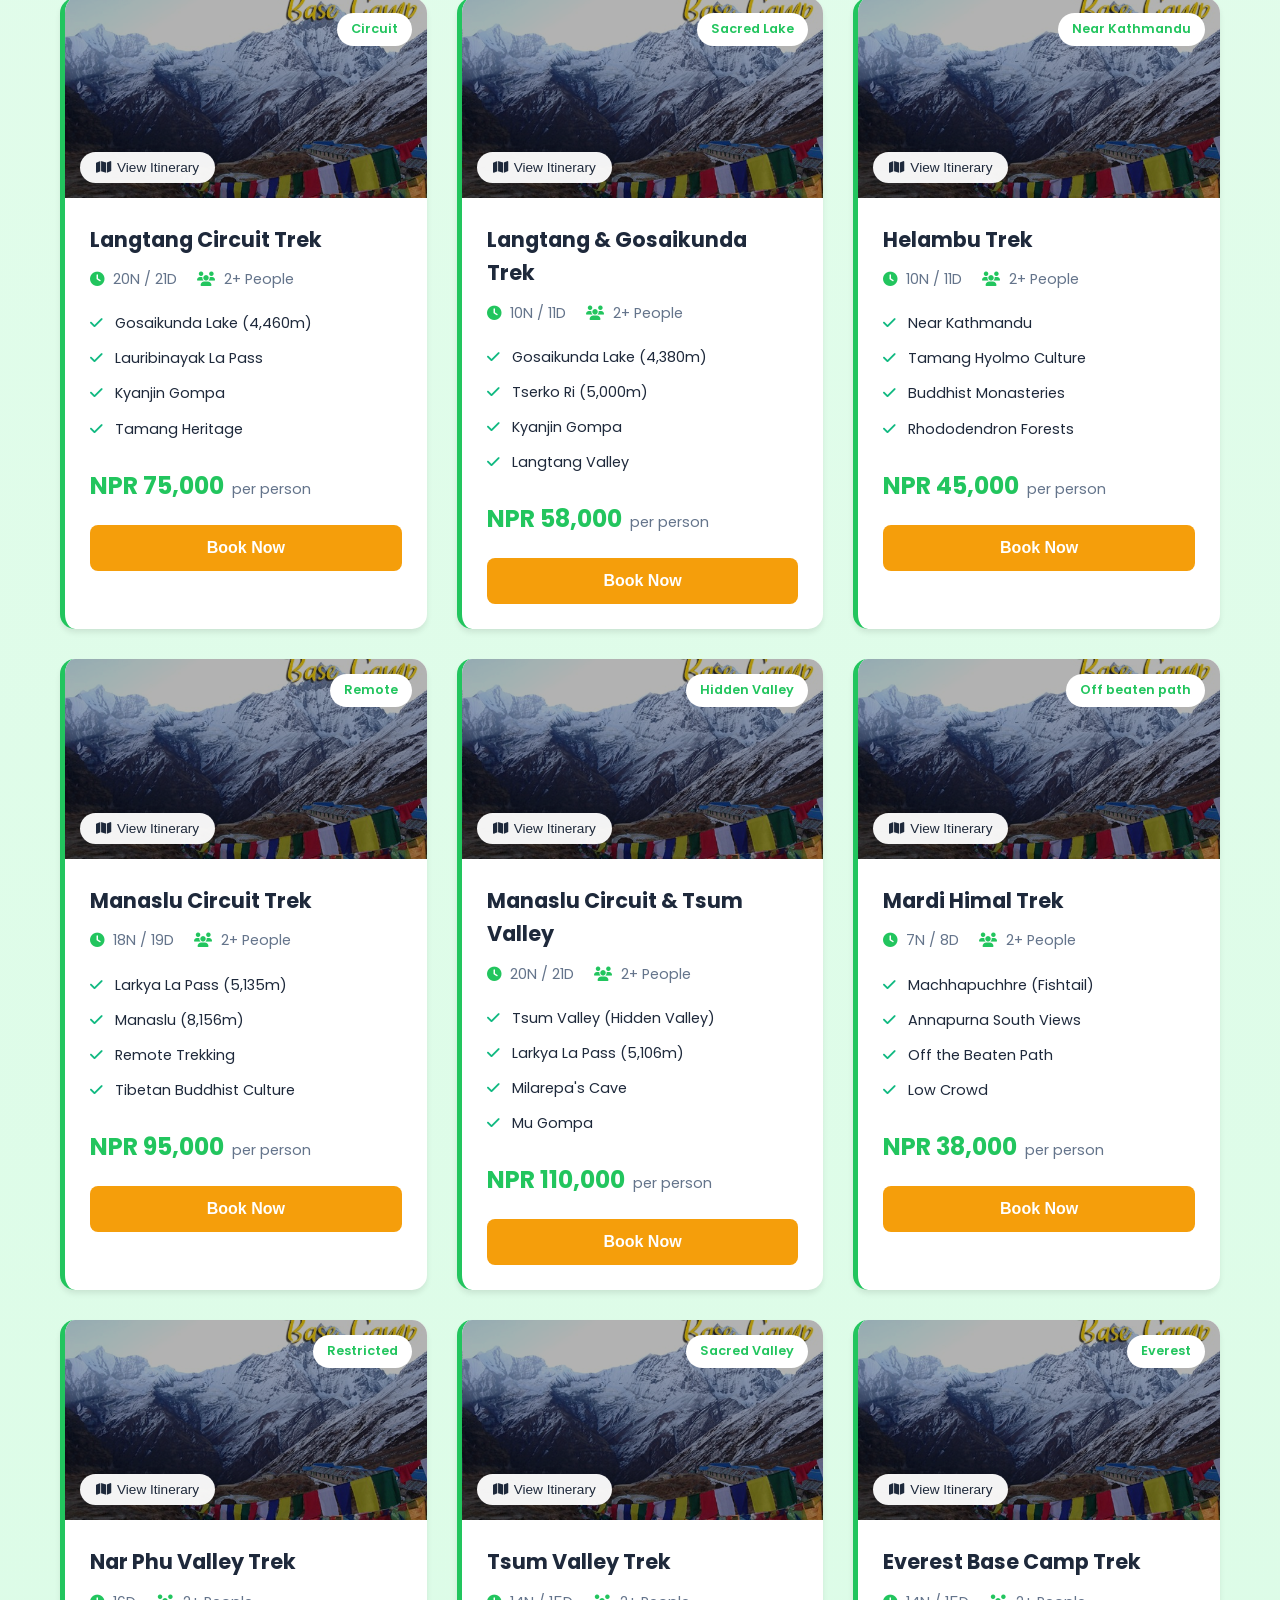
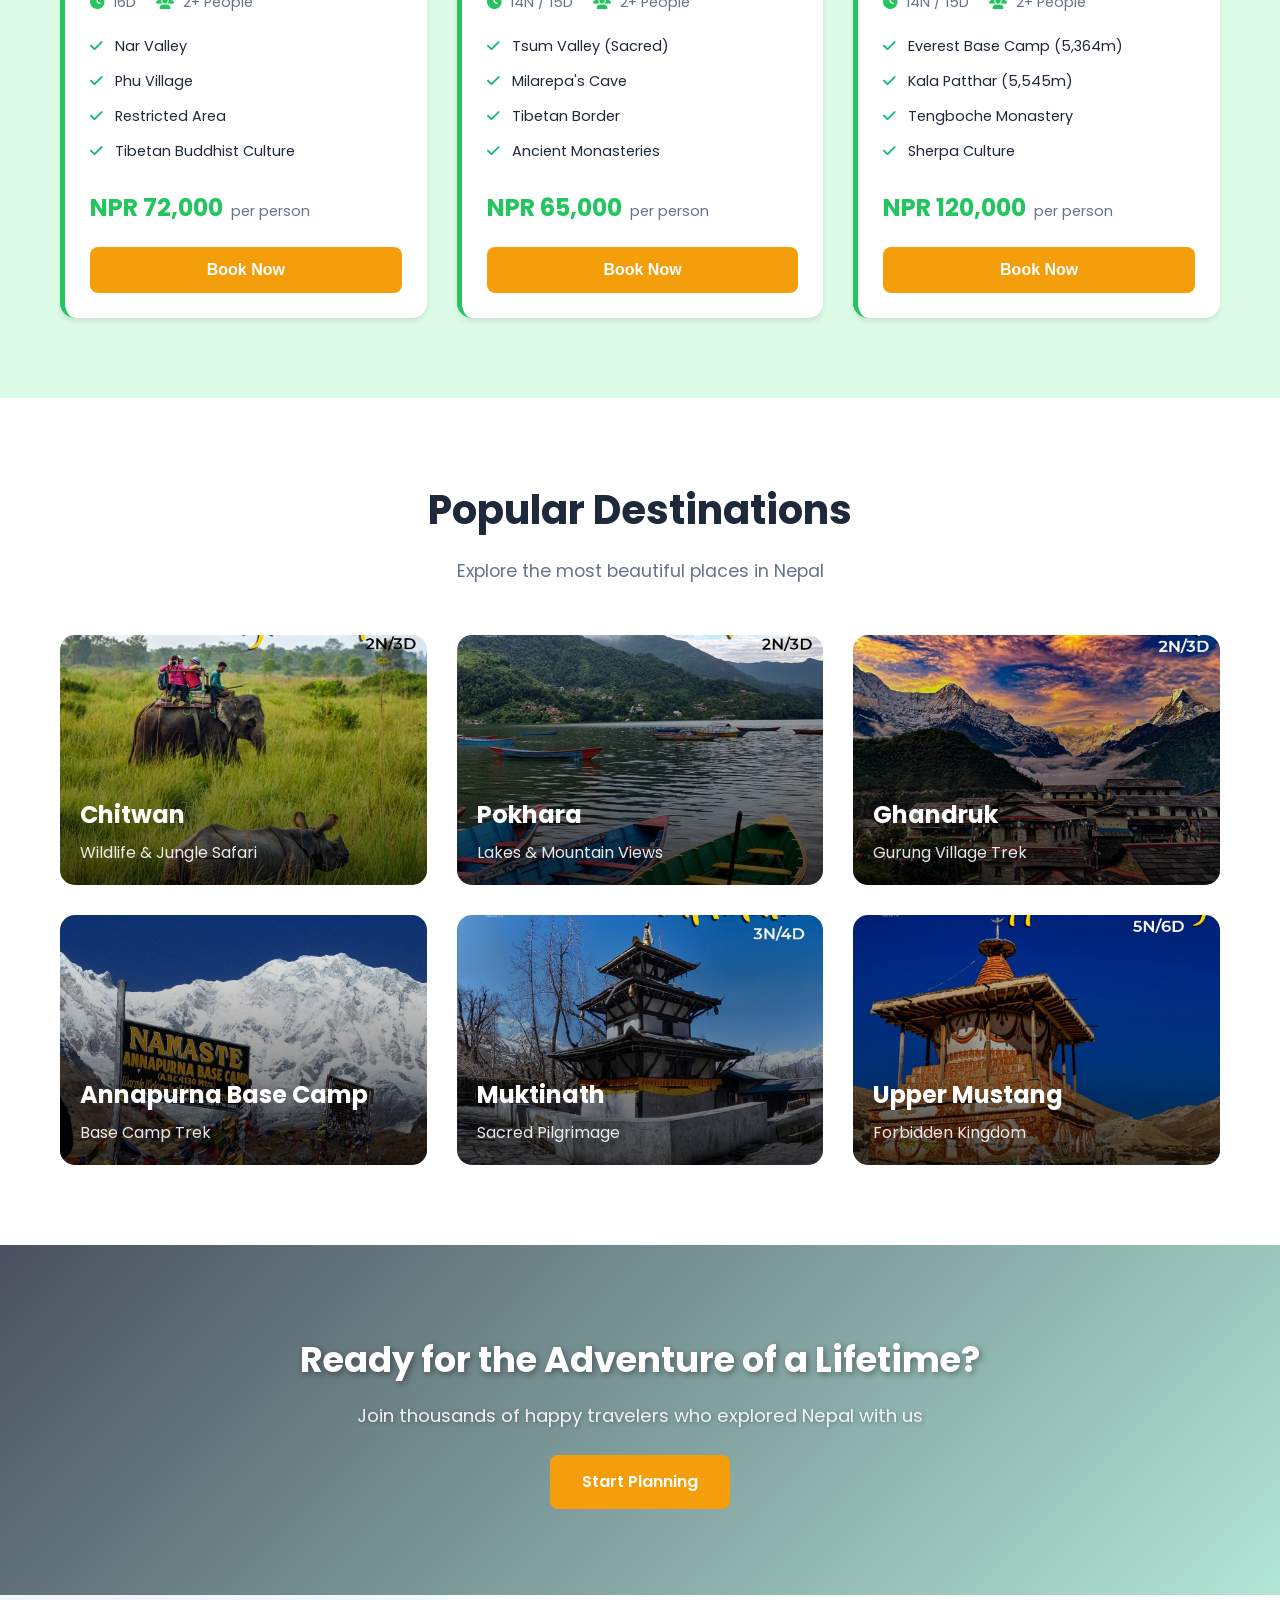
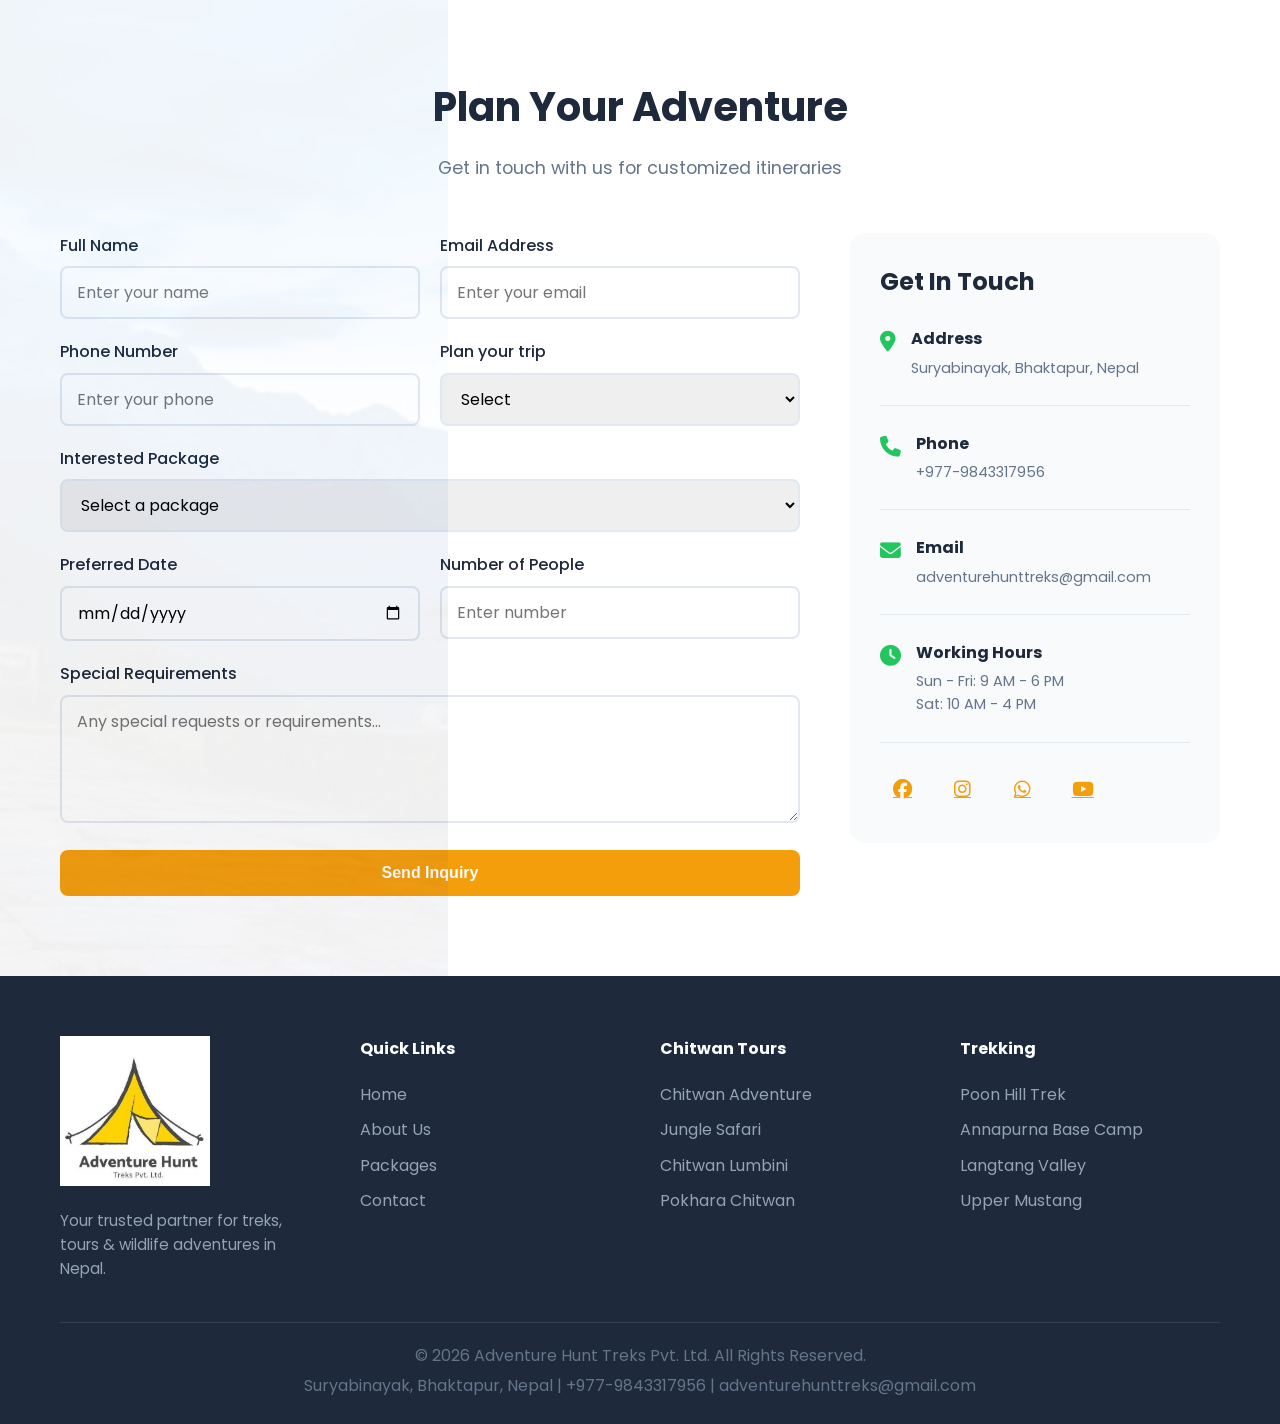
==== commit 7c210a99: "Add Brochure section with front/back upload for Nepali users" ====
--- a/public/index.html
+++ b/public/index.html
@@ -20,6 +20,7 @@
                 <li><a href="#about">About</a></li>
                 <li><a href="#packages">Packages</a></li>
                 <li><a href="#destinations">Destinations</a></li>
+                <li><a href="#brochure" id="brochureNavLink" style="display:none;">Brochure</a></li>
                 <li><a href="#contact">Contact</a></li>
             </ul>
             <div class="hamburger" id="hamburger">
@@ -609,6 +610,54 @@
             <h2>Ready for the Adventure of a Lifetime?</h2>
             <p>Join thousands of happy travelers who explored Nepal with us</p>
             <a href="#contact" class="btn btn-primary">Start Planning</a>
+        </div>
+    </section>
+
+    <!-- Brochure Section -->
+    <section class="brochure-section" id="brochure" style="display:none;">
+        <div class="container">
+            <div class="section-header">
+                <h2><i class="fas fa-file-pdf"></i> Our Brochure</h2>
+                <p>Download or view our complete tour brochure with all packages and pricing</p>
+            </div>
+            <div class="brochure-grid">
+                <div class="brochure-card">
+                    <h3><i class="fas fa-image"></i> Front Page</h3>
+                    <div class="brochure-preview" id="brochureFrontPreview">
+                        <p class="brochure-placeholder"><i class="fas fa-cloud-upload-alt"></i><br>Upload brochure front image</p>
+                    </div>
+                    <div class="brochure-actions">
+                        <label class="btn btn-primary" for="brochureFrontUpload">
+                            <i class="fas fa-upload"></i> Upload Front
+                        </label>
+                        <input type="file" id="brochureFrontUpload" accept="image/*" style="display:none;" onchange="handleBrochureUpload('front', this)">
+                        <button class="btn btn-outline" id="brochureFrontView" style="display:none;" onclick="viewBrochure('front')">
+                            <i class="fas fa-eye"></i> View
+                        </button>
+                        <button class="btn btn-outline" id="brochureFrontDownload" style="display:none;" onclick="downloadBrochure('front')">
+                            <i class="fas fa-download"></i> Download
+                        </button>
+                    </div>
+                </div>
+                <div class="brochure-card">
+                    <h3><i class="fas fa-image"></i> Back Page</h3>
+                    <div class="brochure-preview" id="brochureBackPreview">
+                        <p class="brochure-placeholder"><i class="fas fa-cloud-upload-alt"></i><br>Upload brochure back image</p>
+                    </div>
+                    <div class="brochure-actions">
+                        <label class="btn btn-primary" for="brochureBackUpload">
+                            <i class="fas fa-upload"></i> Upload Back
+                        </label>
+                        <input type="file" id="brochureBackUpload" accept="image/*" style="display:none;" onchange="handleBrochureUpload('back', this)">
+                        <button class="btn btn-outline" id="brochureBackView" style="display:none;" onclick="viewBrochure('back')">
+                            <i class="fas fa-eye"></i> View
+                        </button>
+                        <button class="btn btn-outline" id="brochureBackDownload" style="display:none;" onclick="downloadBrochure('back')">
+                            <i class="fas fa-download"></i> Download
+                        </button>
+                    </div>
+                </div>
+            </div>
         </div>
     </section>
 
--- a/public/styles.css
+++ b/public/styles.css
@@ -1001,6 +1001,78 @@
 
 .booking-success h3 { margin-bottom: 15px; color: var(--dark); }
 .booking-success p { color: var(--gray); margin-bottom: 15px; }
+
+/* Brochure Section */
+.brochure-section {
+    padding: 80px 0;
+    background: var(--light);
+}
+
+.brochure-grid {
+    display: grid;
+    grid-template-columns: repeat(2, 1fr);
+    gap: 30px;
+    max-width: 900px;
+    margin: 0 auto;
+}
+
+.brochure-card {
+    background: white;
+    border-radius: 15px;
+    padding: 25px;
+    box-shadow: 0 4px 15px rgba(0,0,0,0.08);
+    text-align: center;
+}
+
+.brochure-card h3 {
+    margin-bottom: 20px;
+    color: var(--dark);
+    font-size: 1.2rem;
+}
+
+.brochure-card h3 i {
+    color: var(--primary);
+    margin-right: 8px;
+}
+
+.brochure-preview {
+    width: 100%;
+    height: 250px;
+    border: 2px dashed var(--border);
+    border-radius: 10px;
+    display: flex;
+    align-items: center;
+    justify-content: center;
+    margin-bottom: 20px;
+    overflow: hidden;
+    background: var(--light);
+}
+
+.brochure-preview img {
+    width: 100%;
+    height: 100%;
+    object-fit: contain;
+    border-radius: 8px;
+}
+
+.brochure-placeholder {
+    color: var(--gray);
+    text-align: center;
+    line-height: 1.8;
+}
+
+.brochure-placeholder i {
+    font-size: 2.5rem;
+    color: var(--border);
+    margin-bottom: 10px;
+}
+
+.brochure-actions {
+    display: flex;
+    gap: 10px;
+    justify-content: center;
+    flex-wrap: wrap;
+}
 
 .contact-direct {
     background: var(--light);
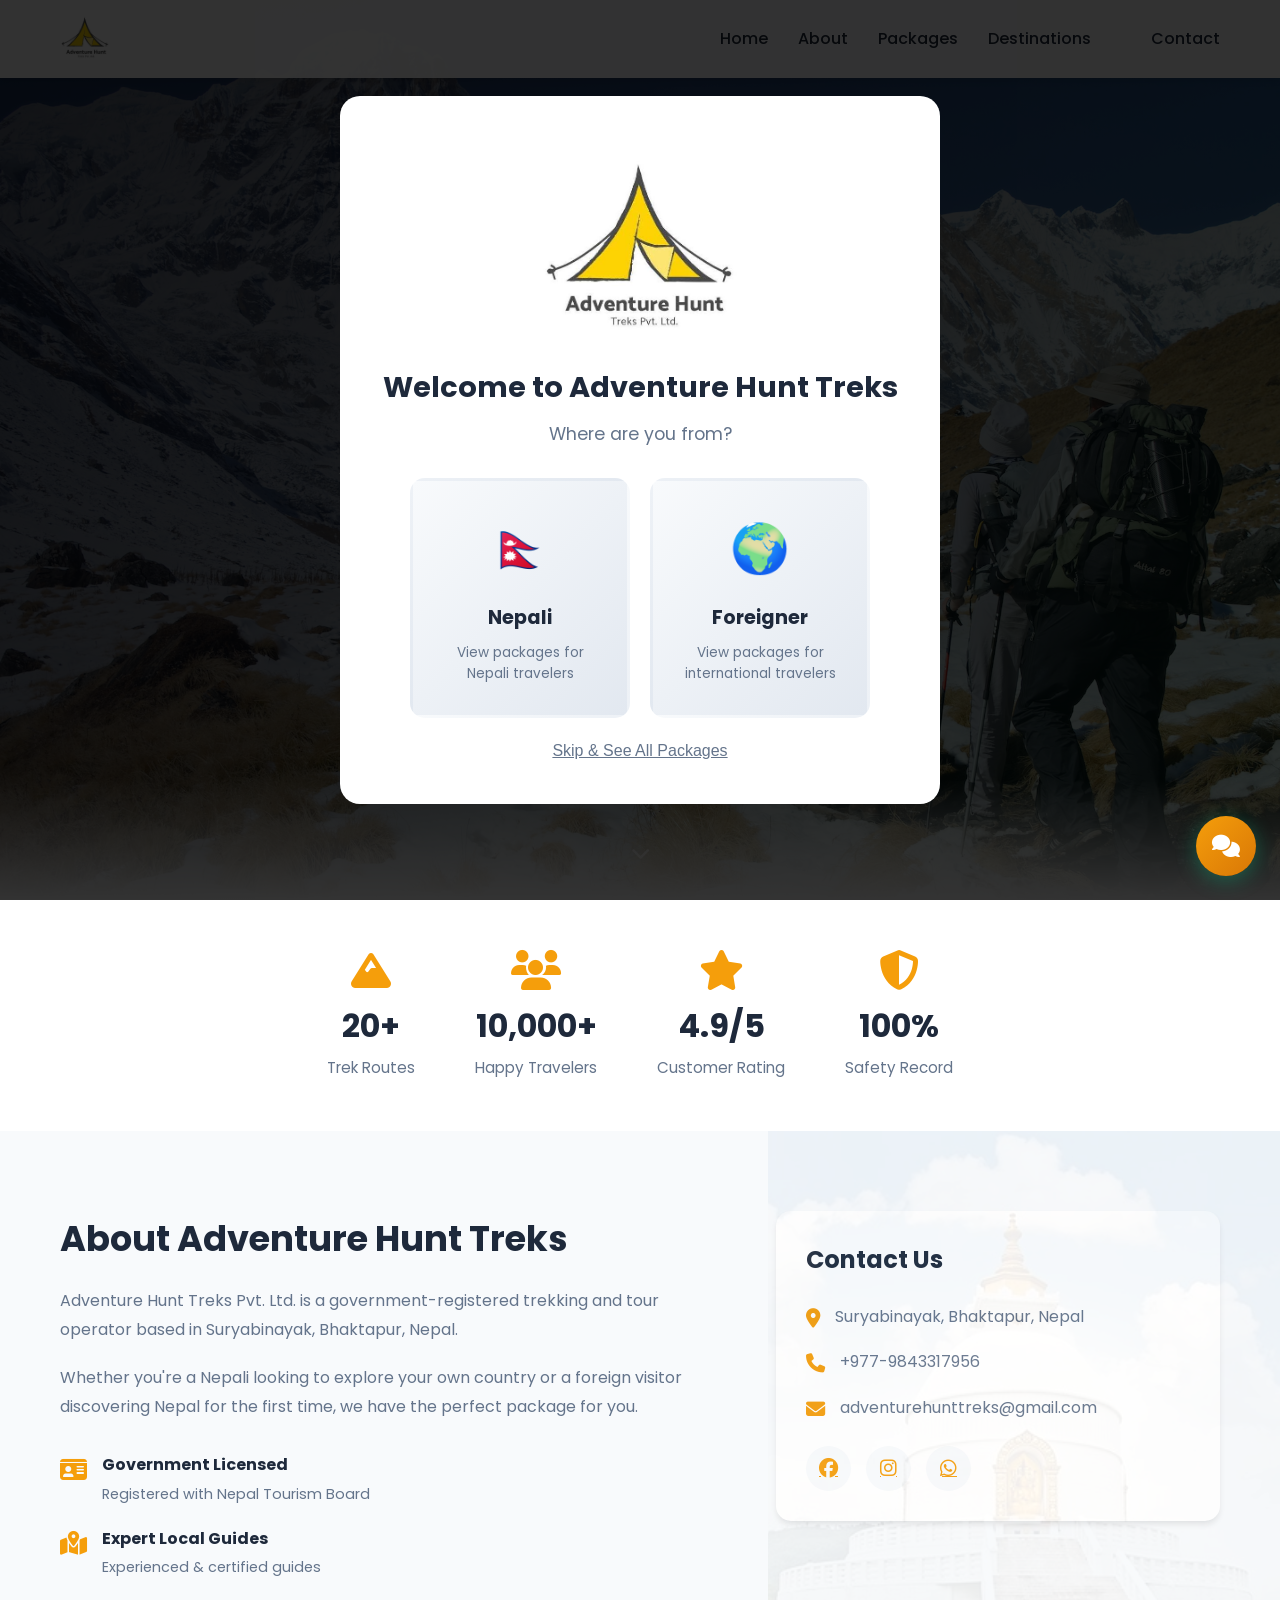
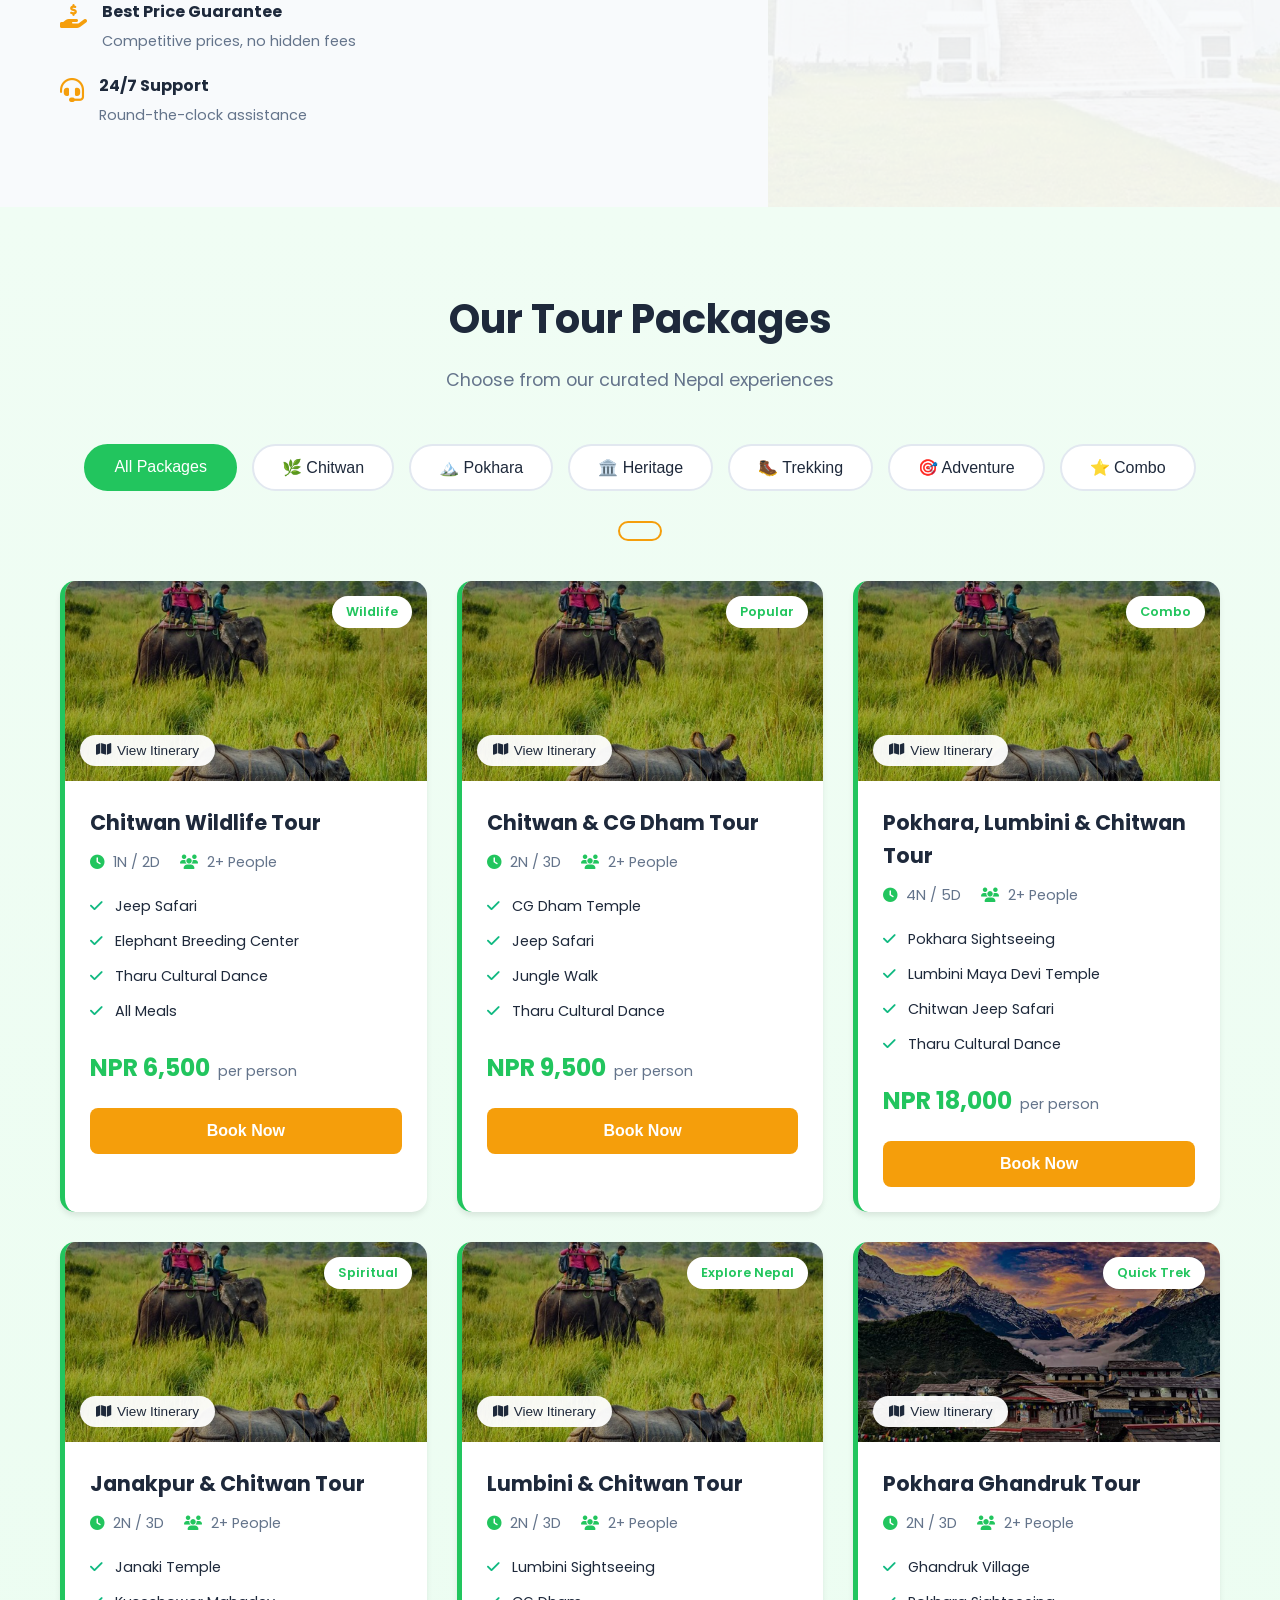
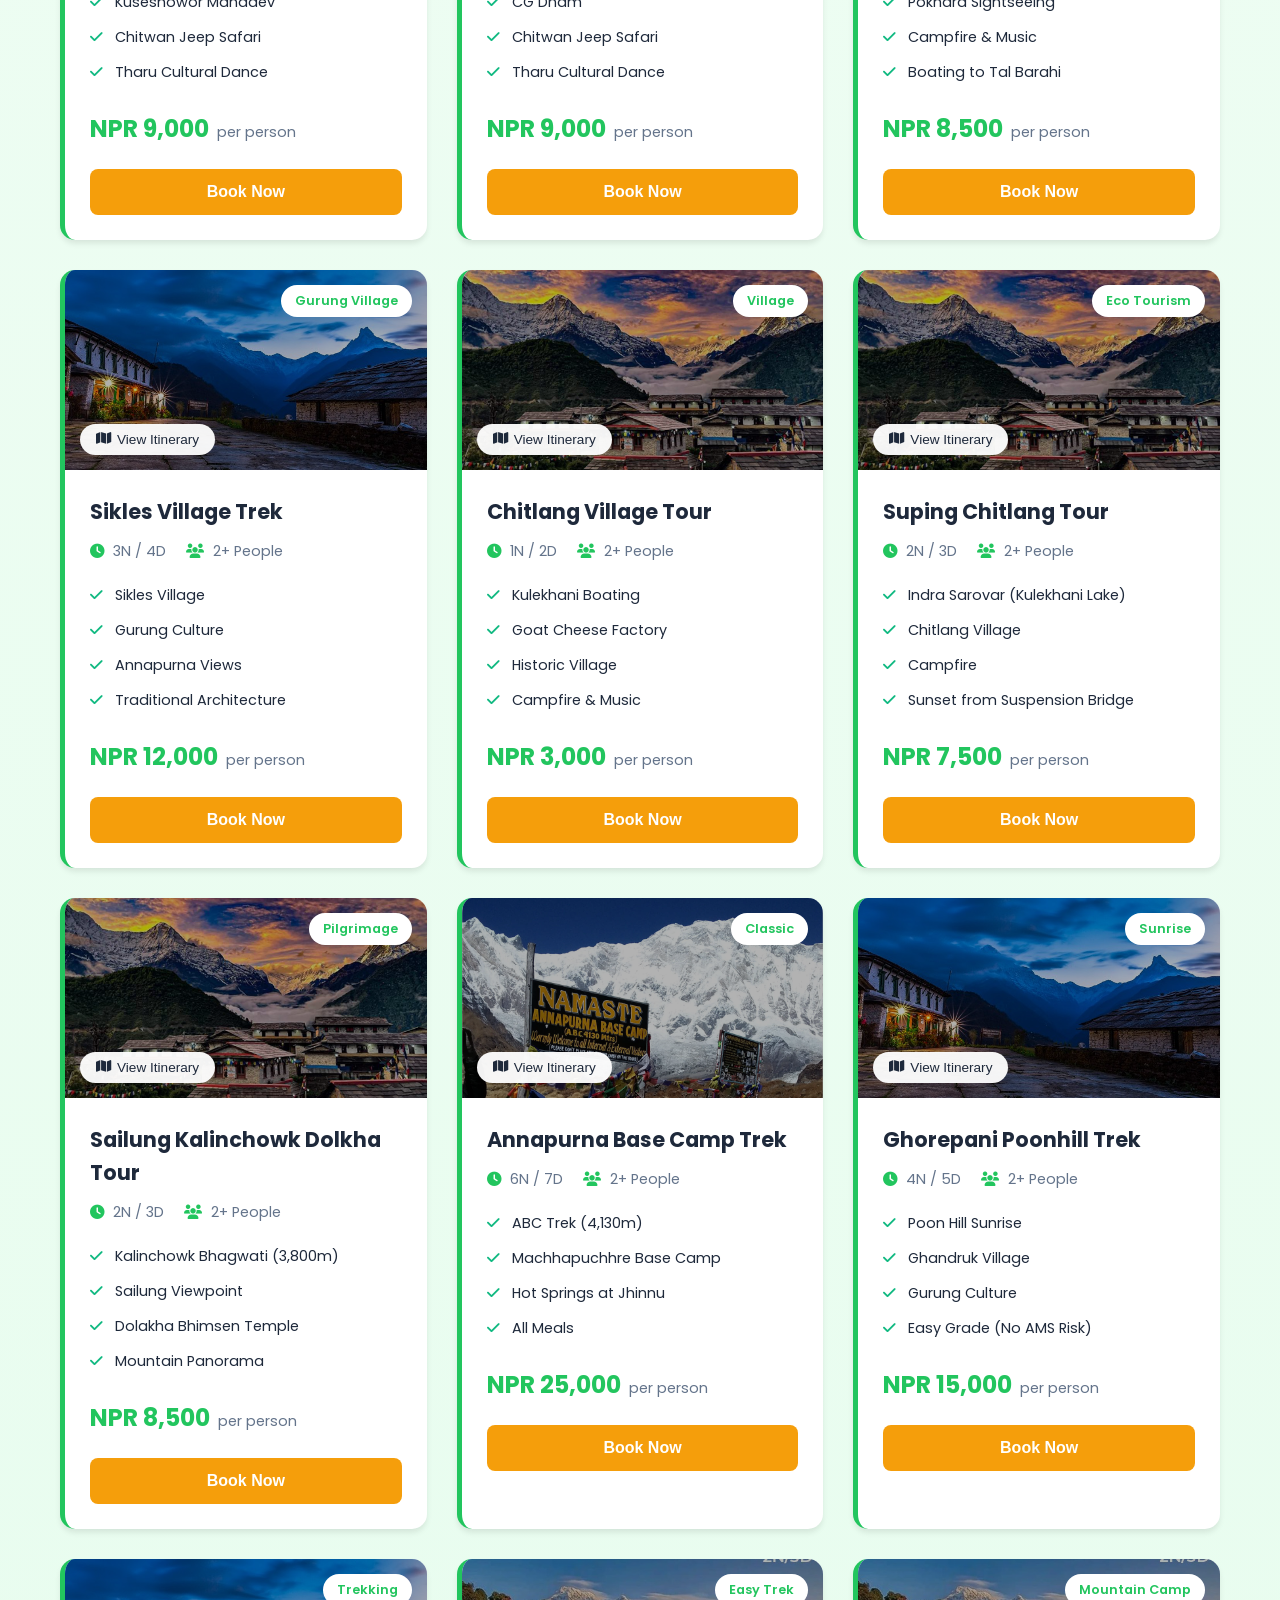
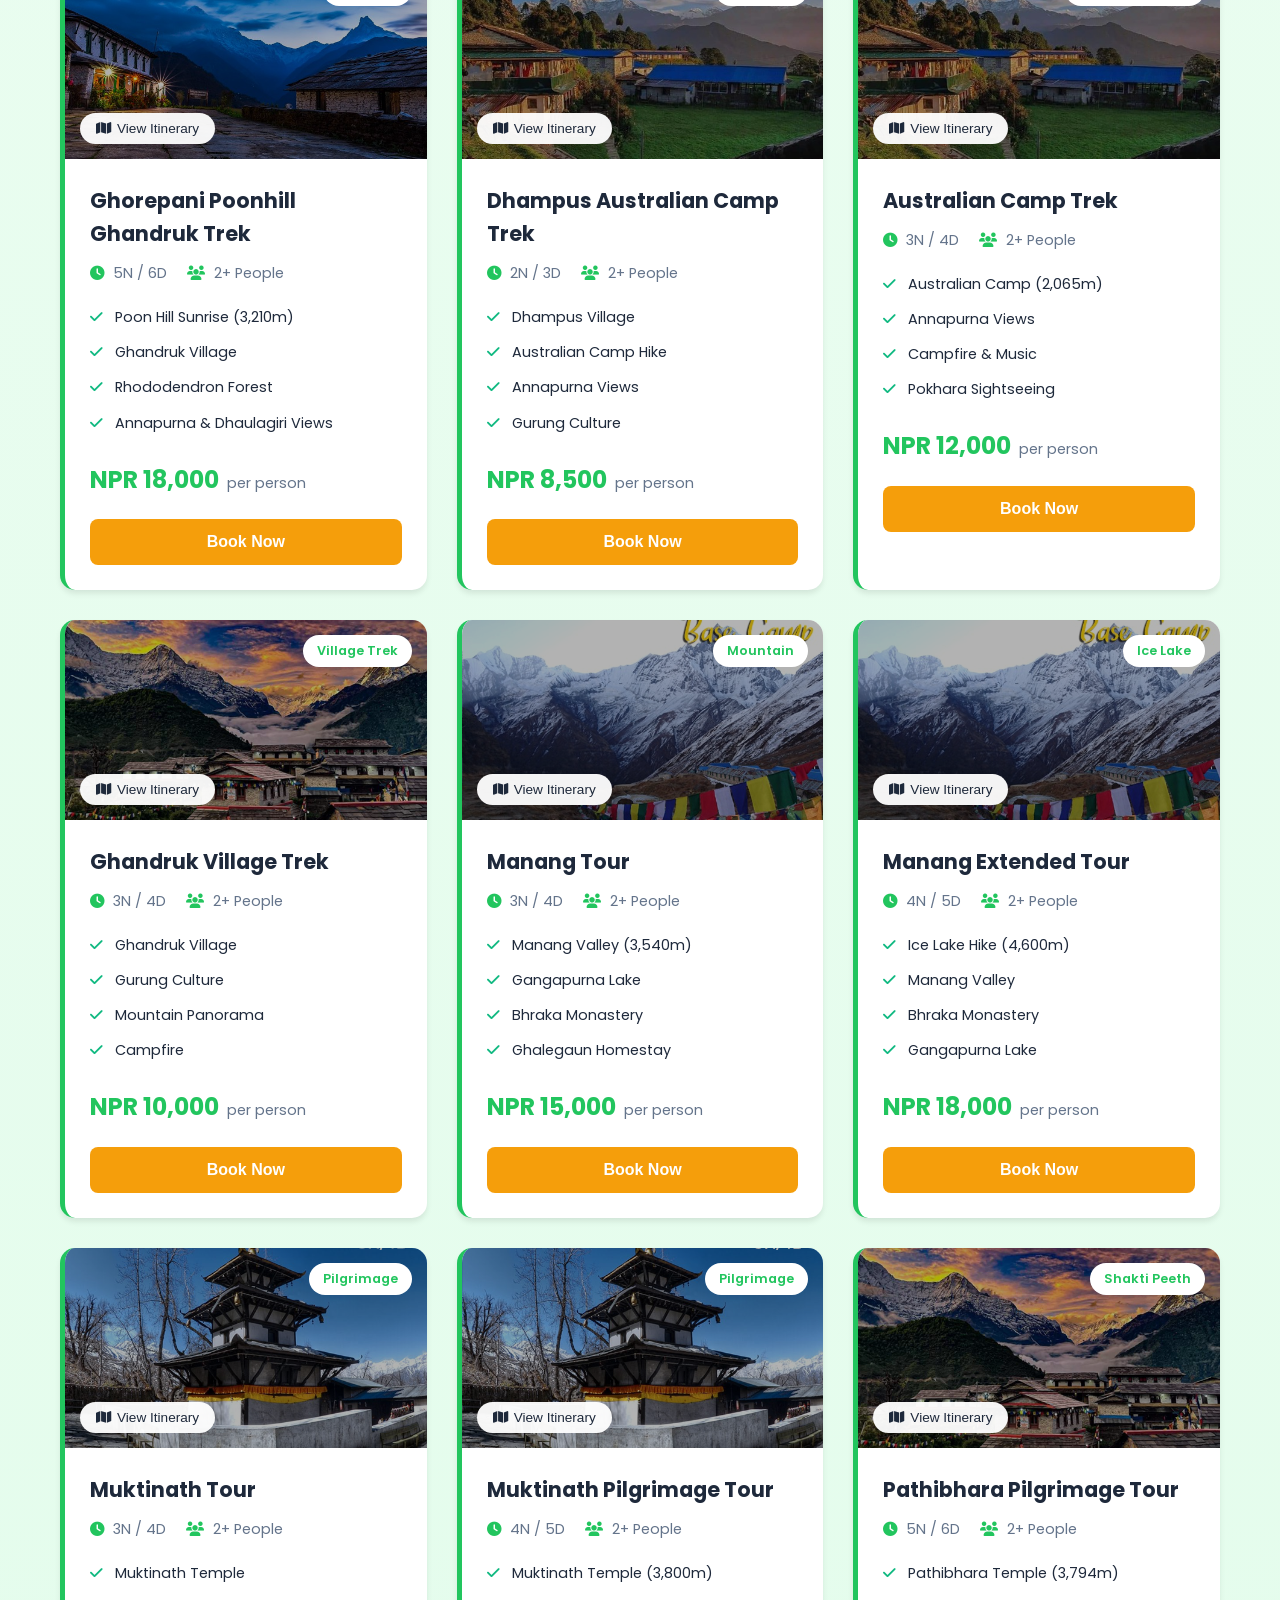
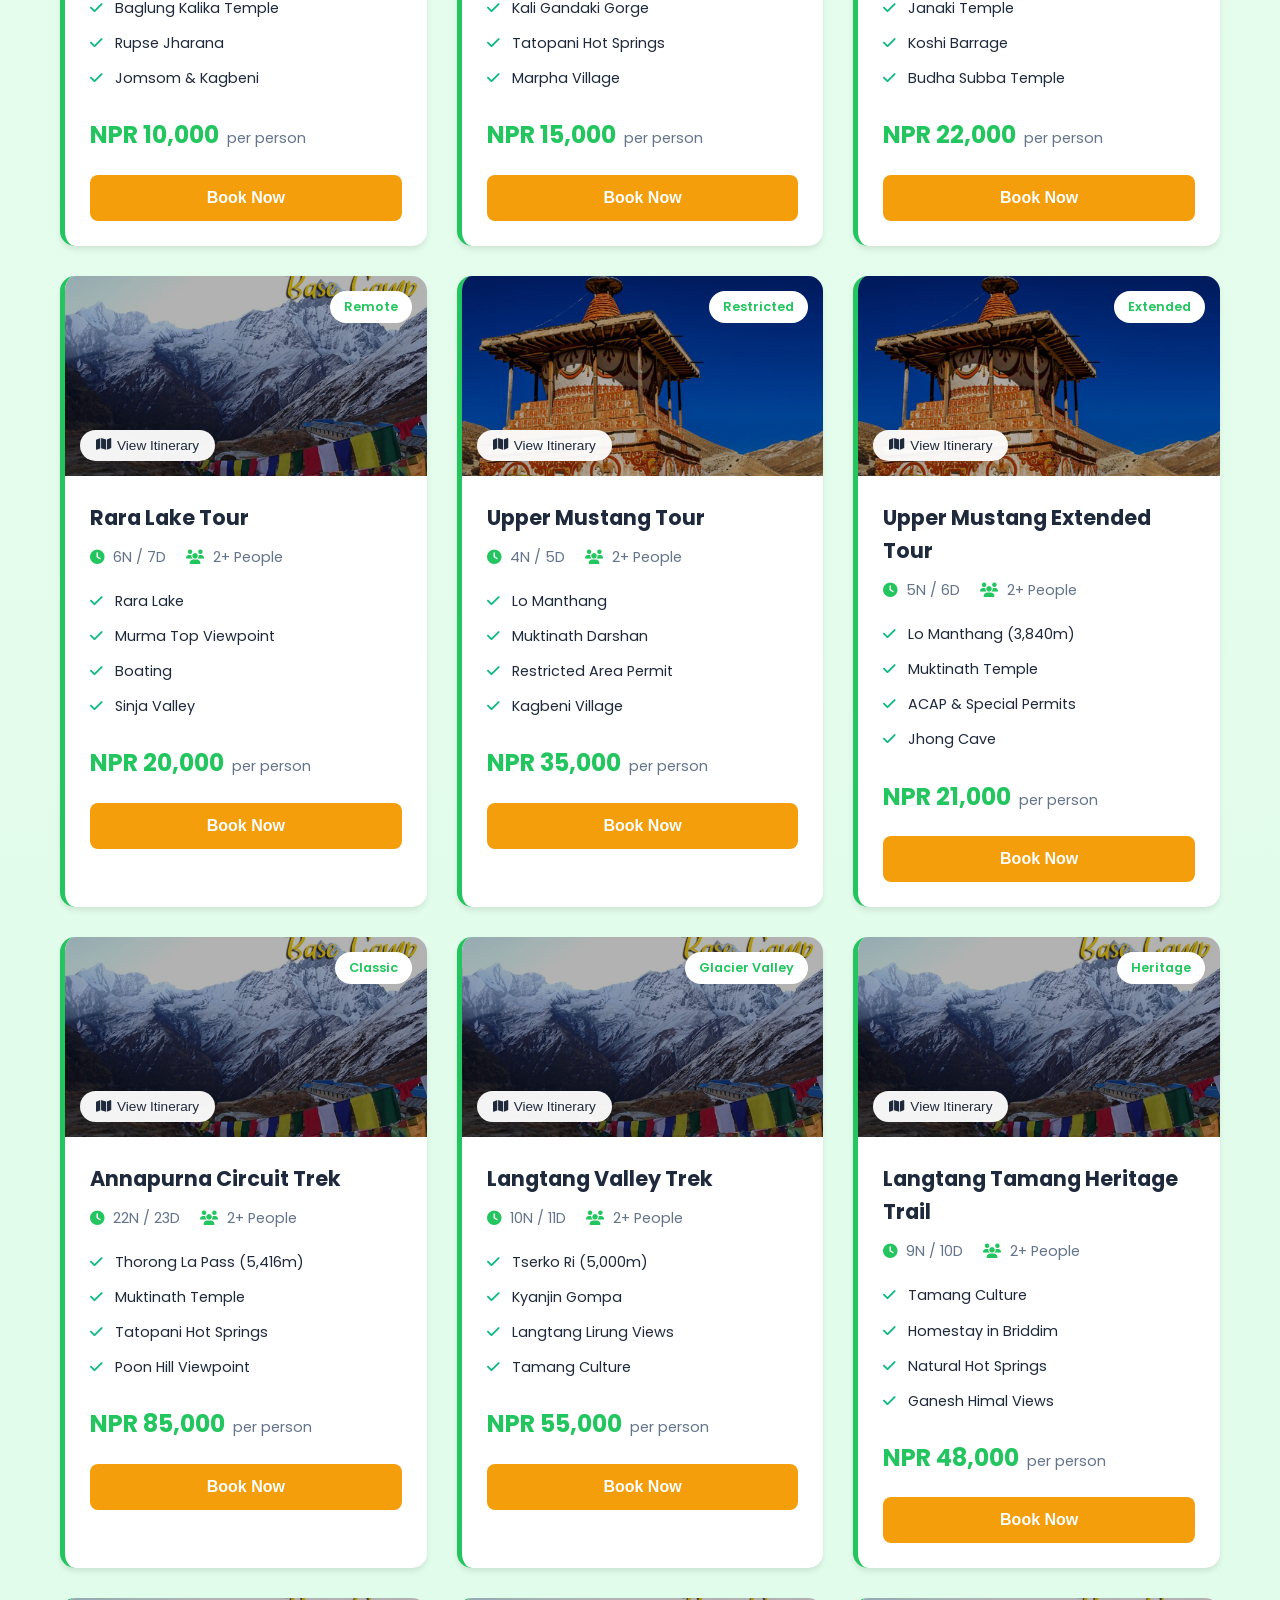
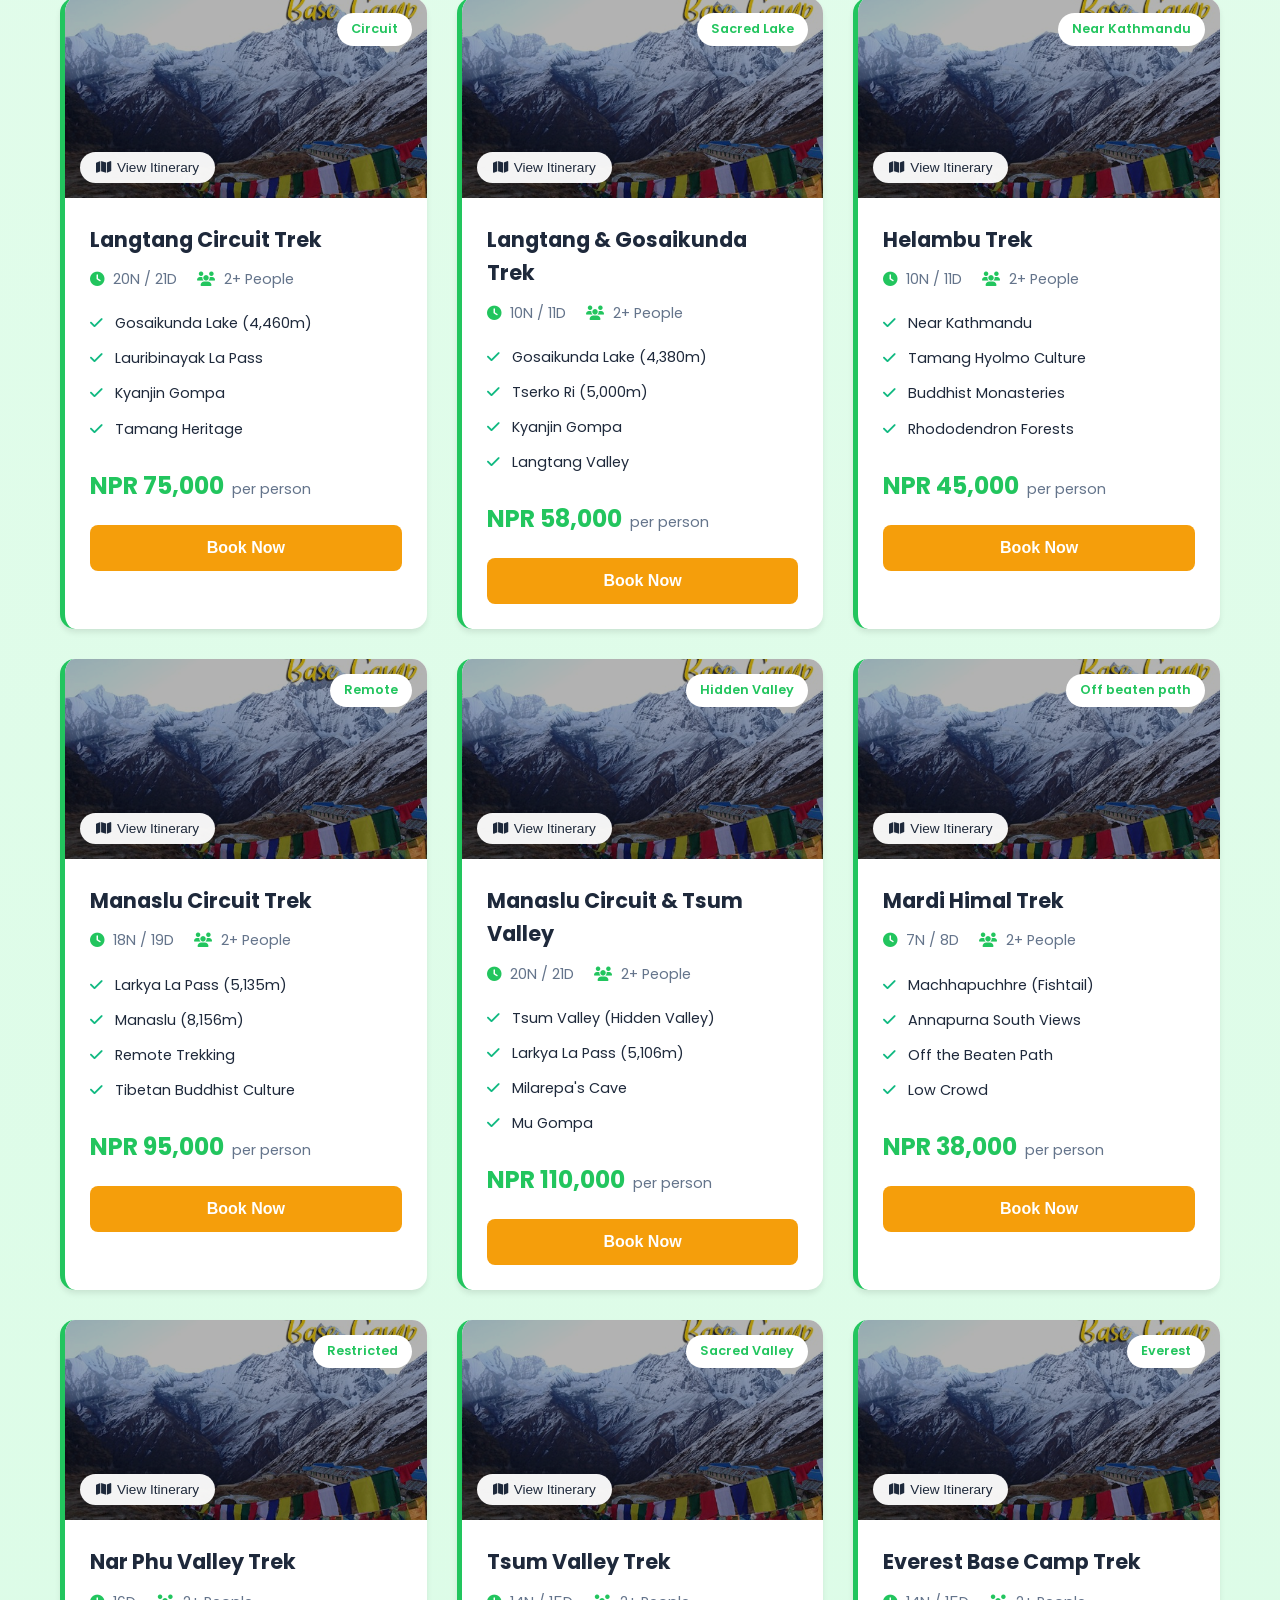
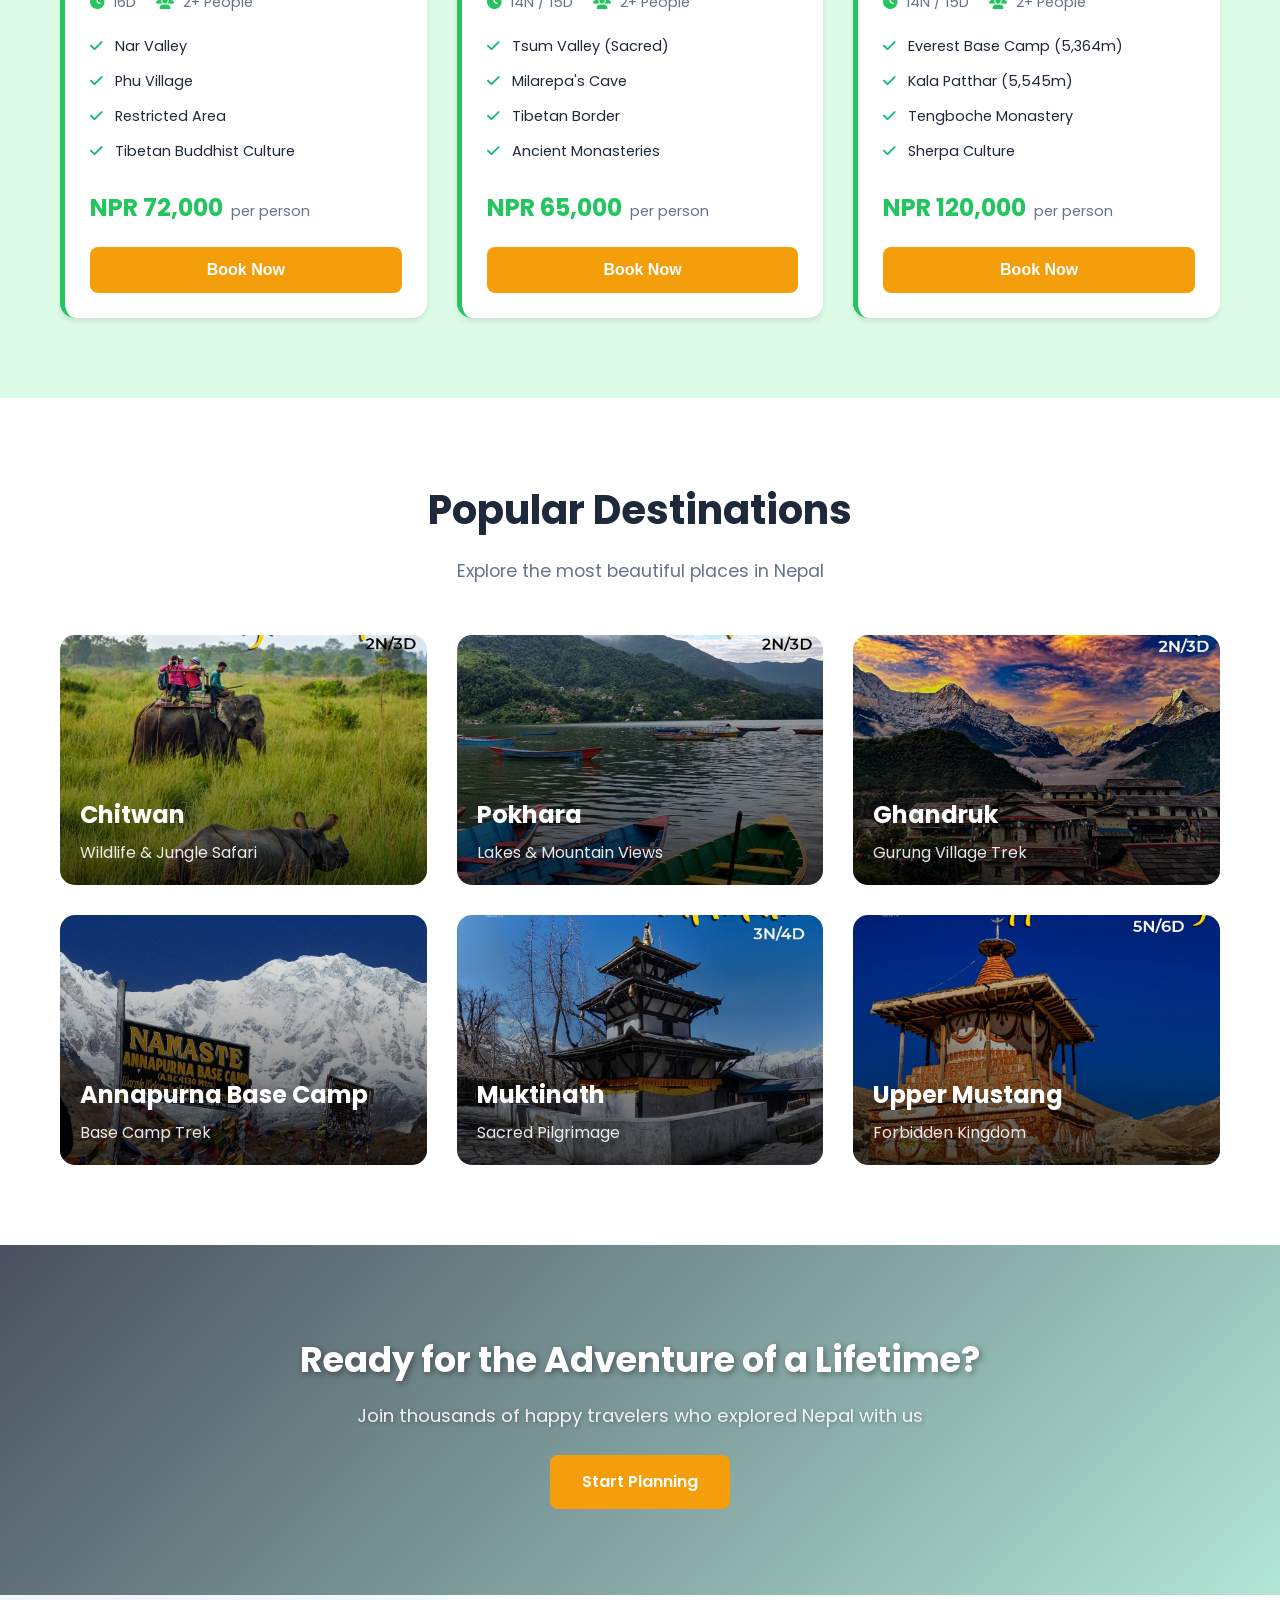
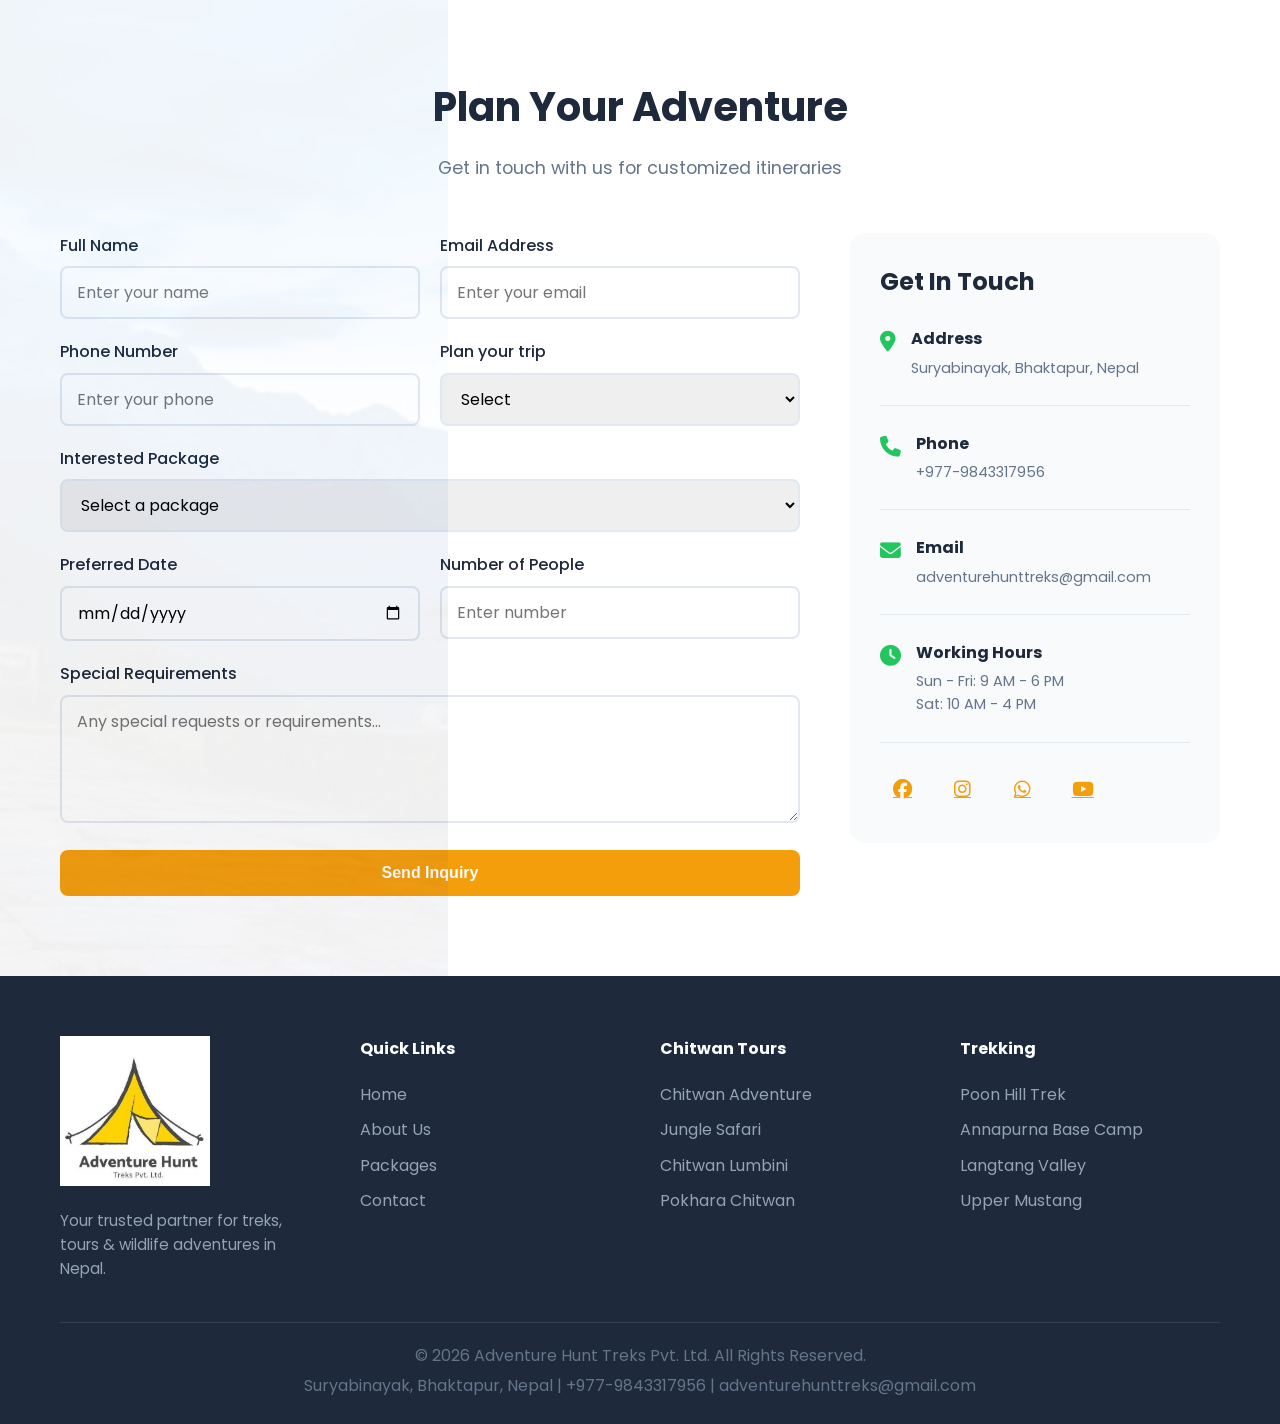
==== commit 013d8063: "Brochure upload moved to admin only, users can only view/download" ====
--- a/public/index.html
+++ b/public/index.html
@@ -130,10 +130,41 @@
                             <div>
                                 <h4>24/7 Support</h4>
                                 <p>Round-the-clock assistance</p>
-                            </div>
-                        </div>
-                    </div>
-                </div>
+                </div>
+            </div>
+
+            <!-- Brochure Admin Section -->
+            <div class="admin-section" id="section-brochure">
+                <div class="section-toolbar">
+                    <h3><i class="fas fa-file-image"></i> Manage Brochure</h3>
+                </div>
+                <p style="color: var(--gray); margin-bottom: 25px;">Upload brochure images (front and back). These will be visible to Nepali visitors in the Brochure section.</p>
+                <div class="brochure-admin-grid">
+                    <div class="brochure-admin-card">
+                        <h4><i class="fas fa-image"></i> Front Page</h4>
+                        <div class="brochure-admin-preview" id="adminBrochureFrontPreview">
+                            <p class="brochure-placeholder"><i class="fas fa-cloud-upload-alt"></i><br>No image uploaded</p>
+                        </div>
+                        <label class="btn btn-primary" for="adminBrochureFrontUpload" style="cursor:pointer;">
+                            <i class="fas fa-upload"></i> Upload Front Page
+                        </label>
+                        <input type="file" id="adminBrochureFrontUpload" accept="image/*" style="display:none;" onchange="handleBrochureUpload('front', this)">
+                    </div>
+                    <div class="brochure-admin-card">
+                        <h4><i class="fas fa-image"></i> Back Page</h4>
+                        <div class="brochure-admin-preview" id="adminBrochureBackPreview">
+                            <p class="brochure-placeholder"><i class="fas fa-cloud-upload-alt"></i><br>No image uploaded</p>
+                        </div>
+                        <label class="btn btn-primary" for="adminBrochureBackUpload" style="cursor:pointer;">
+                            <i class="fas fa-upload"></i> Upload Back Page
+                        </label>
+                        <input type="file" id="adminBrochureBackUpload" accept="image/*" style="display:none;" onchange="handleBrochureUpload('back', this)">
+                    </div>
+                </div>
+            </div>
+
+        </div>
+    </div>
                 <div class="about-contact-card">
                     <h3>Contact Us</h3>
                     <div class="contact-info-item">
@@ -618,21 +649,17 @@
         <div class="container">
             <div class="section-header">
                 <h2><i class="fas fa-file-pdf"></i> Our Brochure</h2>
-                <p>Download or view our complete tour brochure with all packages and pricing</p>
+                <p>View or download our complete tour brochure</p>
             </div>
             <div class="brochure-grid">
                 <div class="brochure-card">
                     <h3><i class="fas fa-image"></i> Front Page</h3>
                     <div class="brochure-preview" id="brochureFrontPreview">
-                        <p class="brochure-placeholder"><i class="fas fa-cloud-upload-alt"></i><br>Upload brochure front image</p>
+                        <p class="brochure-placeholder"><i class="fas fa-image"></i><br>Brochure front page</p>
                     </div>
                     <div class="brochure-actions">
-                        <label class="btn btn-primary" for="brochureFrontUpload">
-                            <i class="fas fa-upload"></i> Upload Front
-                        </label>
-                        <input type="file" id="brochureFrontUpload" accept="image/*" style="display:none;" onchange="handleBrochureUpload('front', this)">
-                        <button class="btn btn-outline" id="brochureFrontView" style="display:none;" onclick="viewBrochure('front')">
-                            <i class="fas fa-eye"></i> View
+                        <button class="btn btn-primary" id="brochureFrontView" style="display:none;" onclick="viewBrochure('front')">
+                            <i class="fas fa-eye"></i> View Full Size
                         </button>
                         <button class="btn btn-outline" id="brochureFrontDownload" style="display:none;" onclick="downloadBrochure('front')">
                             <i class="fas fa-download"></i> Download
@@ -642,15 +669,11 @@
                 <div class="brochure-card">
                     <h3><i class="fas fa-image"></i> Back Page</h3>
                     <div class="brochure-preview" id="brochureBackPreview">
-                        <p class="brochure-placeholder"><i class="fas fa-cloud-upload-alt"></i><br>Upload brochure back image</p>
+                        <p class="brochure-placeholder"><i class="fas fa-image"></i><br>Brochure back page</p>
                     </div>
                     <div class="brochure-actions">
-                        <label class="btn btn-primary" for="brochureBackUpload">
-                            <i class="fas fa-upload"></i> Upload Back
-                        </label>
-                        <input type="file" id="brochureBackUpload" accept="image/*" style="display:none;" onchange="handleBrochureUpload('back', this)">
-                        <button class="btn btn-outline" id="brochureBackView" style="display:none;" onclick="viewBrochure('back')">
-                            <i class="fas fa-eye"></i> View
+                        <button class="btn btn-primary" id="brochureBackView" style="display:none;" onclick="viewBrochure('back')">
+                            <i class="fas fa-eye"></i> View Full Size
                         </button>
                         <button class="btn btn-outline" id="brochureBackDownload" style="display:none;" onclick="downloadBrochure('back')">
                             <i class="fas fa-download"></i> Download
@@ -933,6 +956,9 @@
                 <button class="admin-nav-btn" data-section="chatlogs" onclick="switchAdminSection('chatlogs')">
                     <i class="fas fa-comments"></i> Chat Logs
                 </button>
+                <button class="admin-nav-btn" data-section="brochure" onclick="switchAdminSection('brochure')">
+                    <i class="fas fa-file-image"></i> Brochure
+                </button>
                 <button class="admin-nav-btn" data-section="sendemail" onclick="switchAdminSection('sendemail')">
                     <i class="fas fa-paper-plane"></i> Send Email
                 </button>
--- a/public/styles.css
+++ b/public/styles.css
@@ -1072,6 +1072,49 @@
     gap: 10px;
     justify-content: center;
     flex-wrap: wrap;
+}
+
+/* Admin Brochure */
+.brochure-admin-grid {
+    display: grid;
+    grid-template-columns: repeat(2, 1fr);
+    gap: 25px;
+}
+
+.brochure-admin-card {
+    background: var(--light);
+    border-radius: 12px;
+    padding: 25px;
+    text-align: center;
+}
+
+.brochure-admin-card h4 {
+    margin-bottom: 15px;
+    color: var(--dark);
+}
+
+.brochure-admin-card h4 i {
+    color: var(--primary);
+    margin-right: 6px;
+}
+
+.brochure-admin-preview {
+    width: 100%;
+    height: 200px;
+    border: 2px dashed var(--border);
+    border-radius: 10px;
+    display: flex;
+    align-items: center;
+    justify-content: center;
+    margin-bottom: 15px;
+    overflow: hidden;
+    background: white;
+}
+
+.brochure-admin-preview img {
+    width: 100%;
+    height: 100%;
+    object-fit: contain;
 }
 
 .contact-direct {
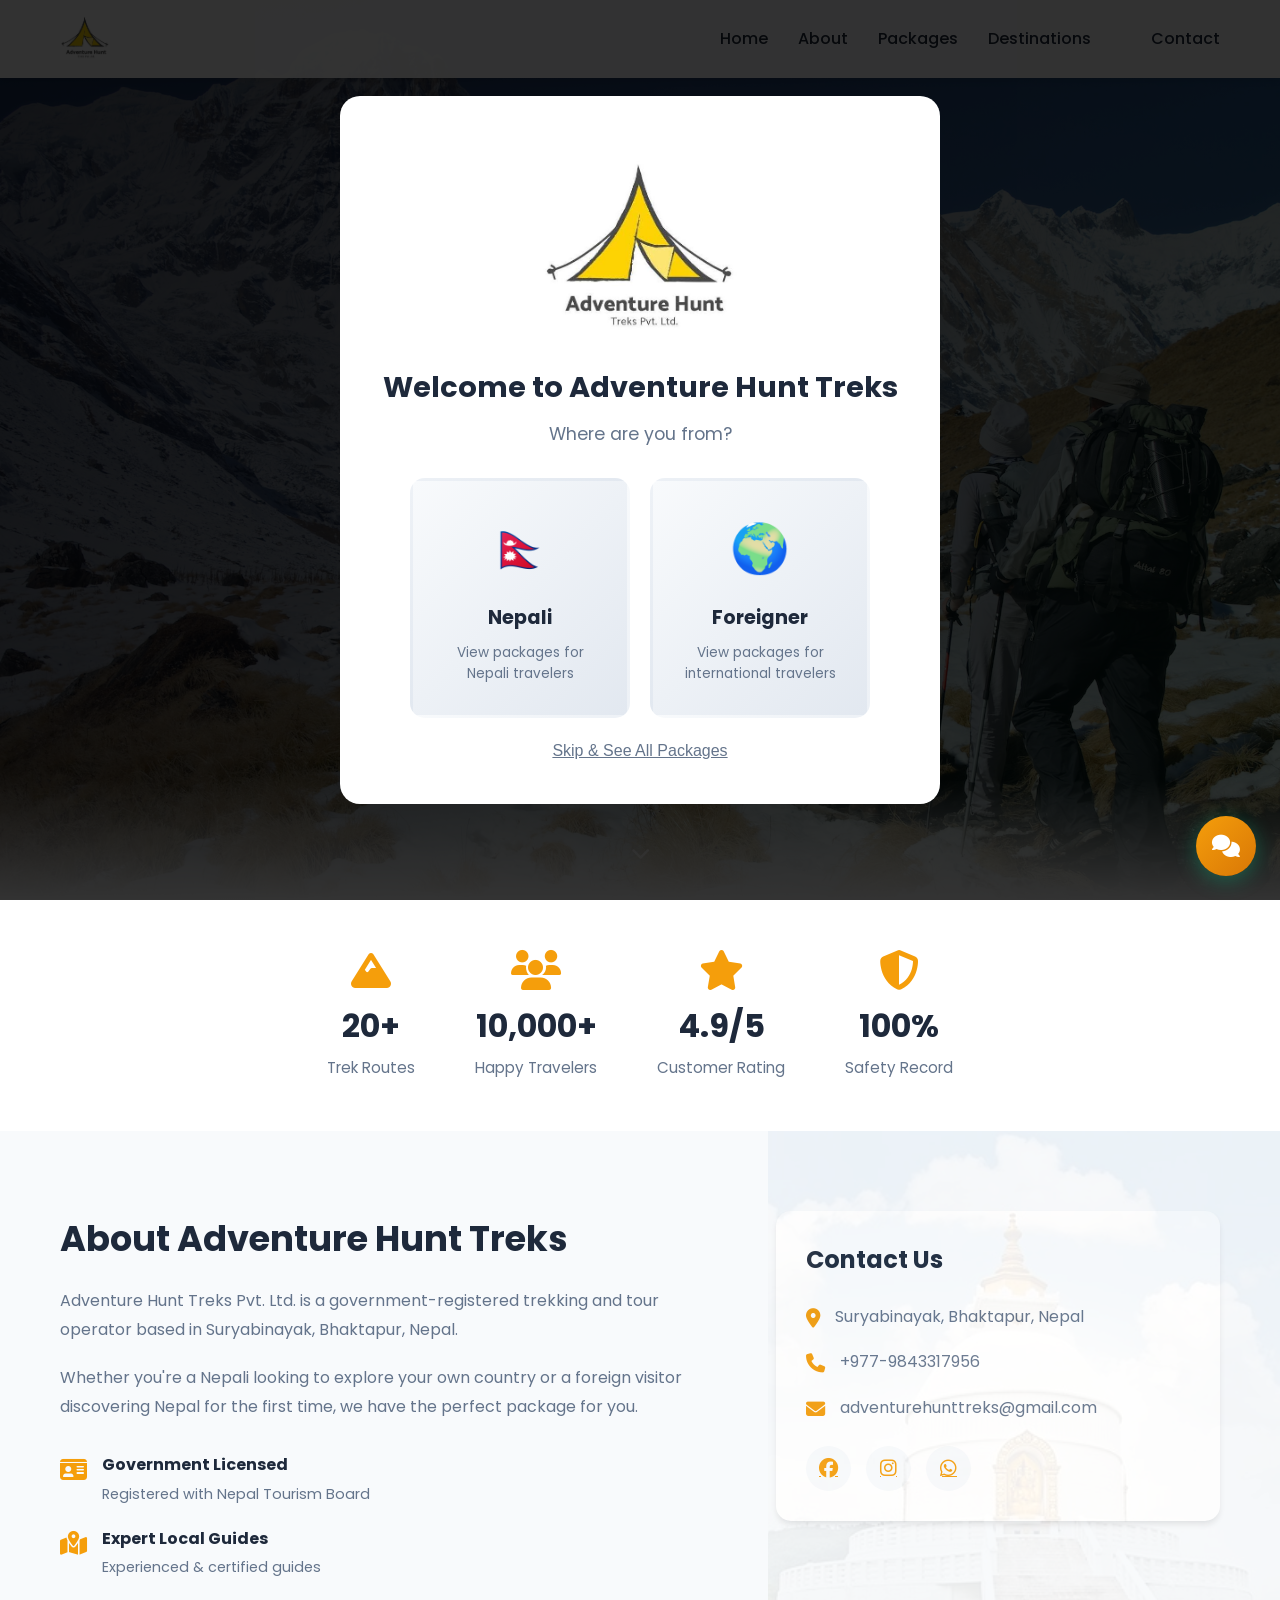
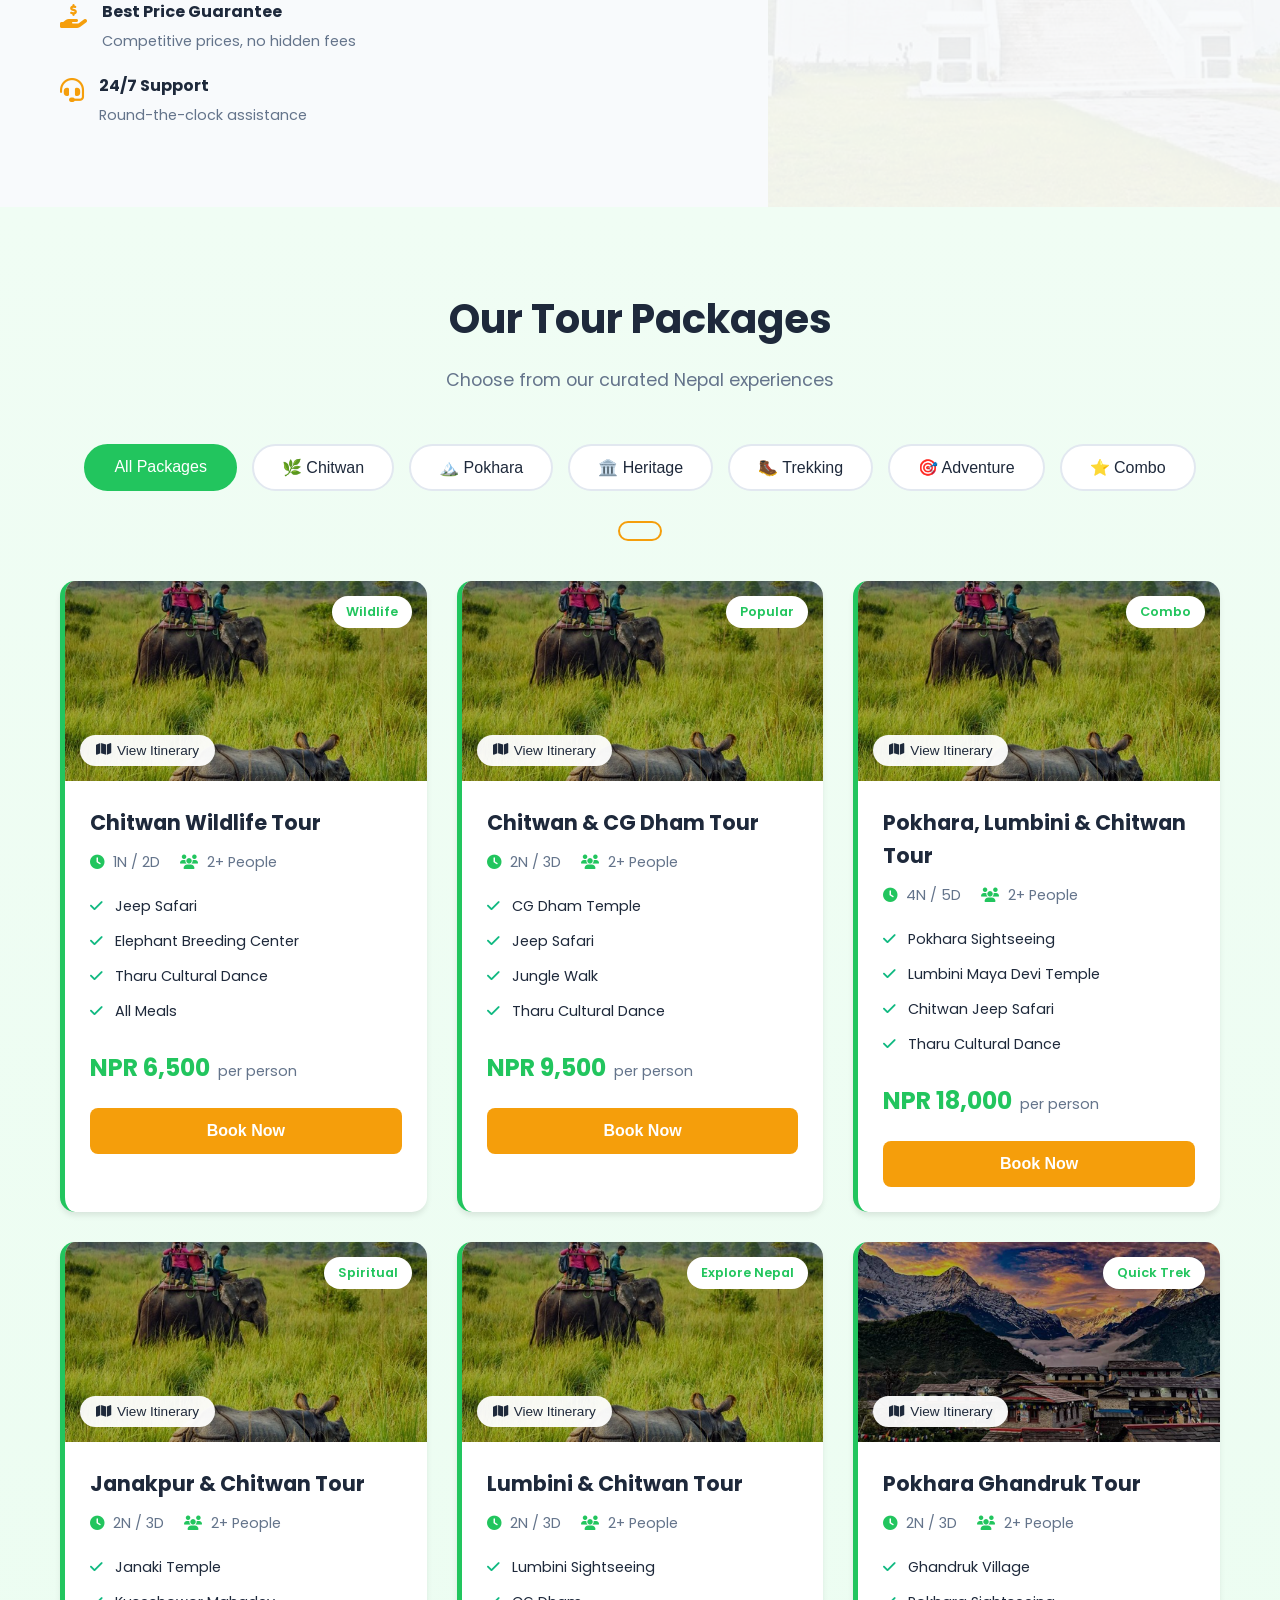
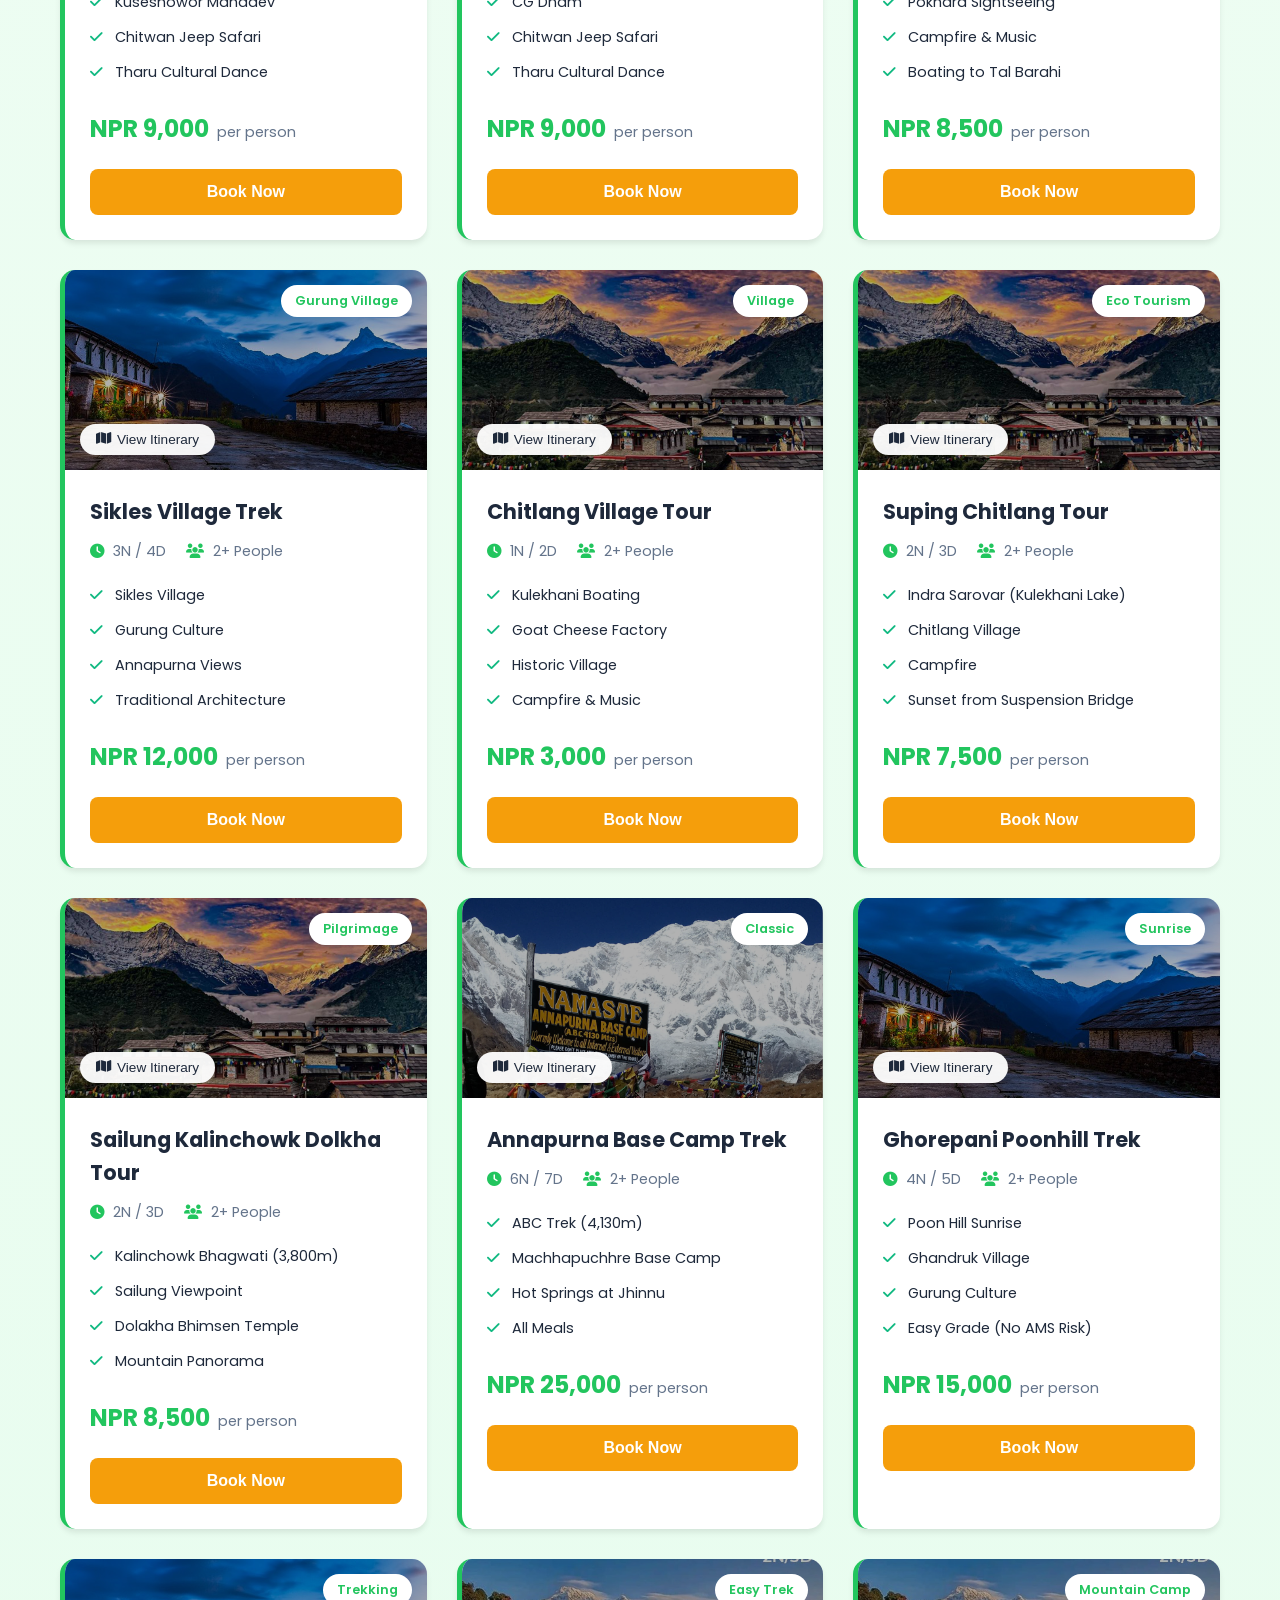
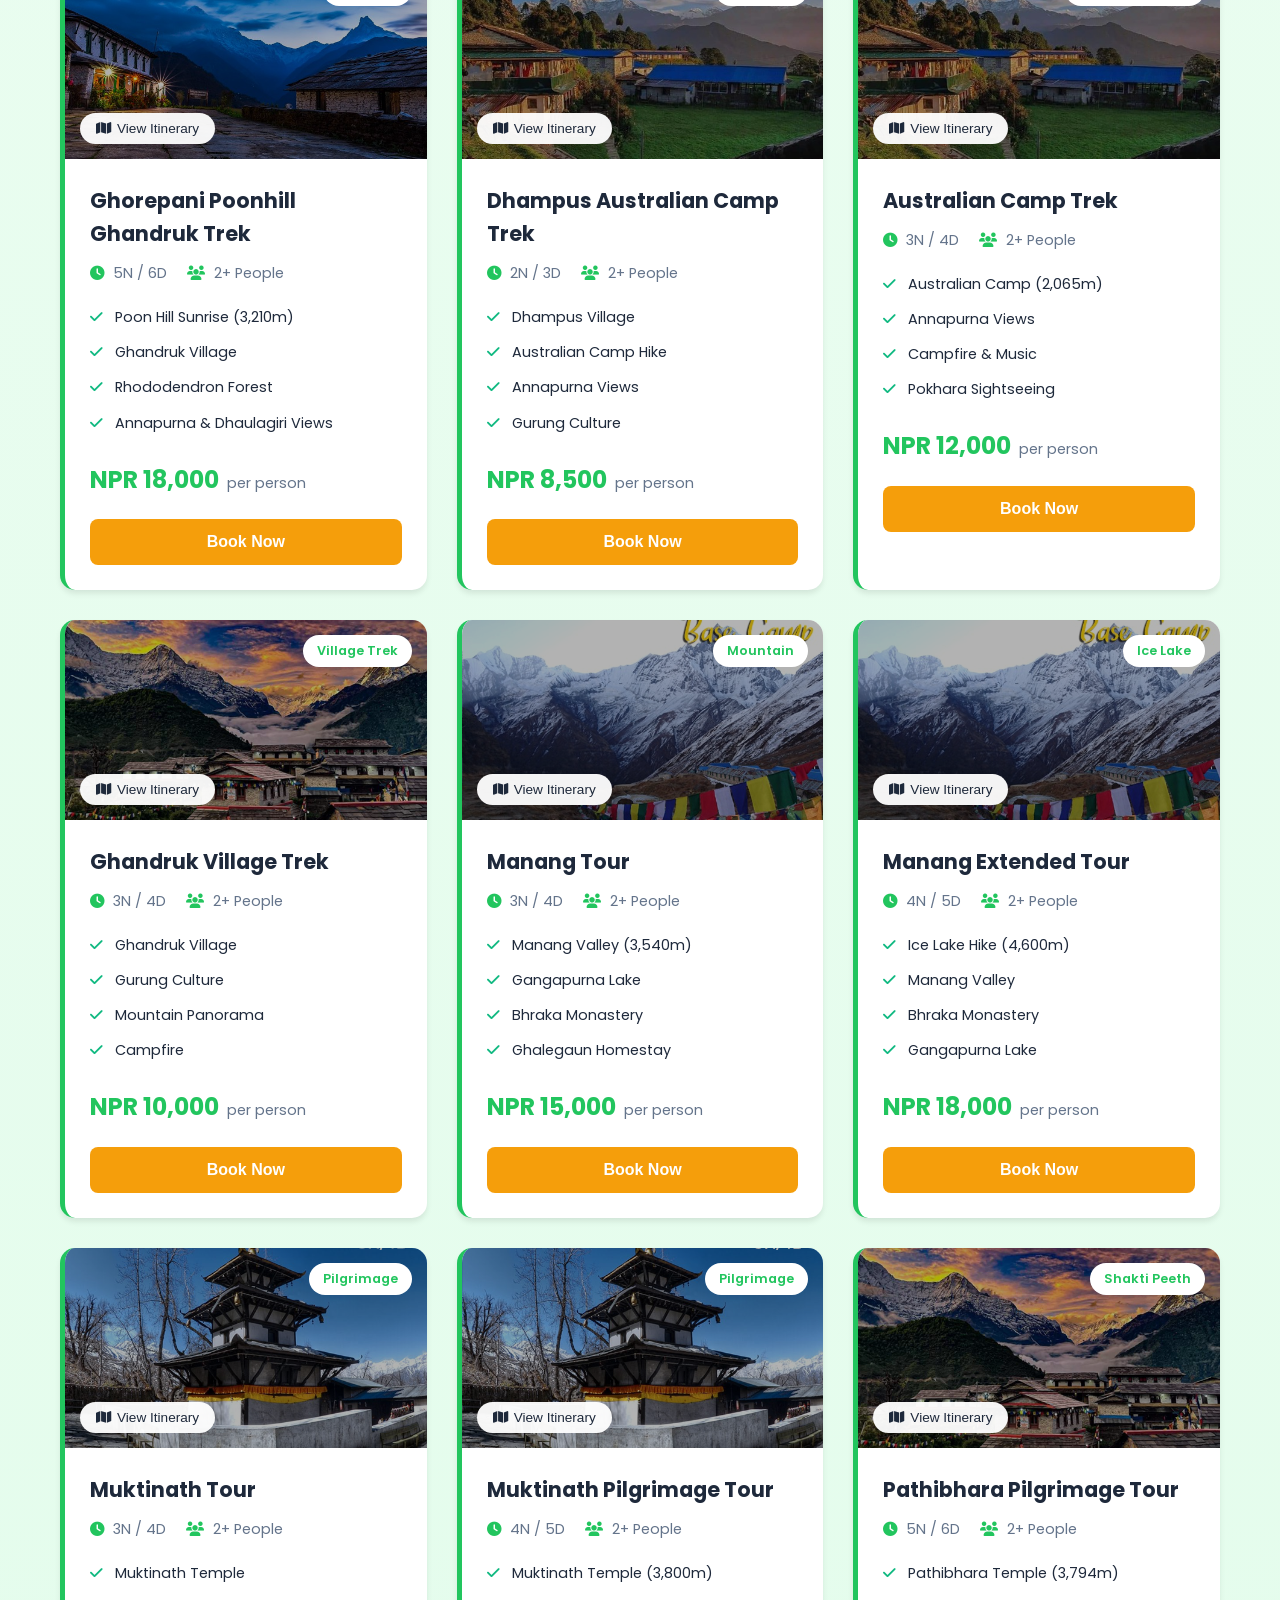
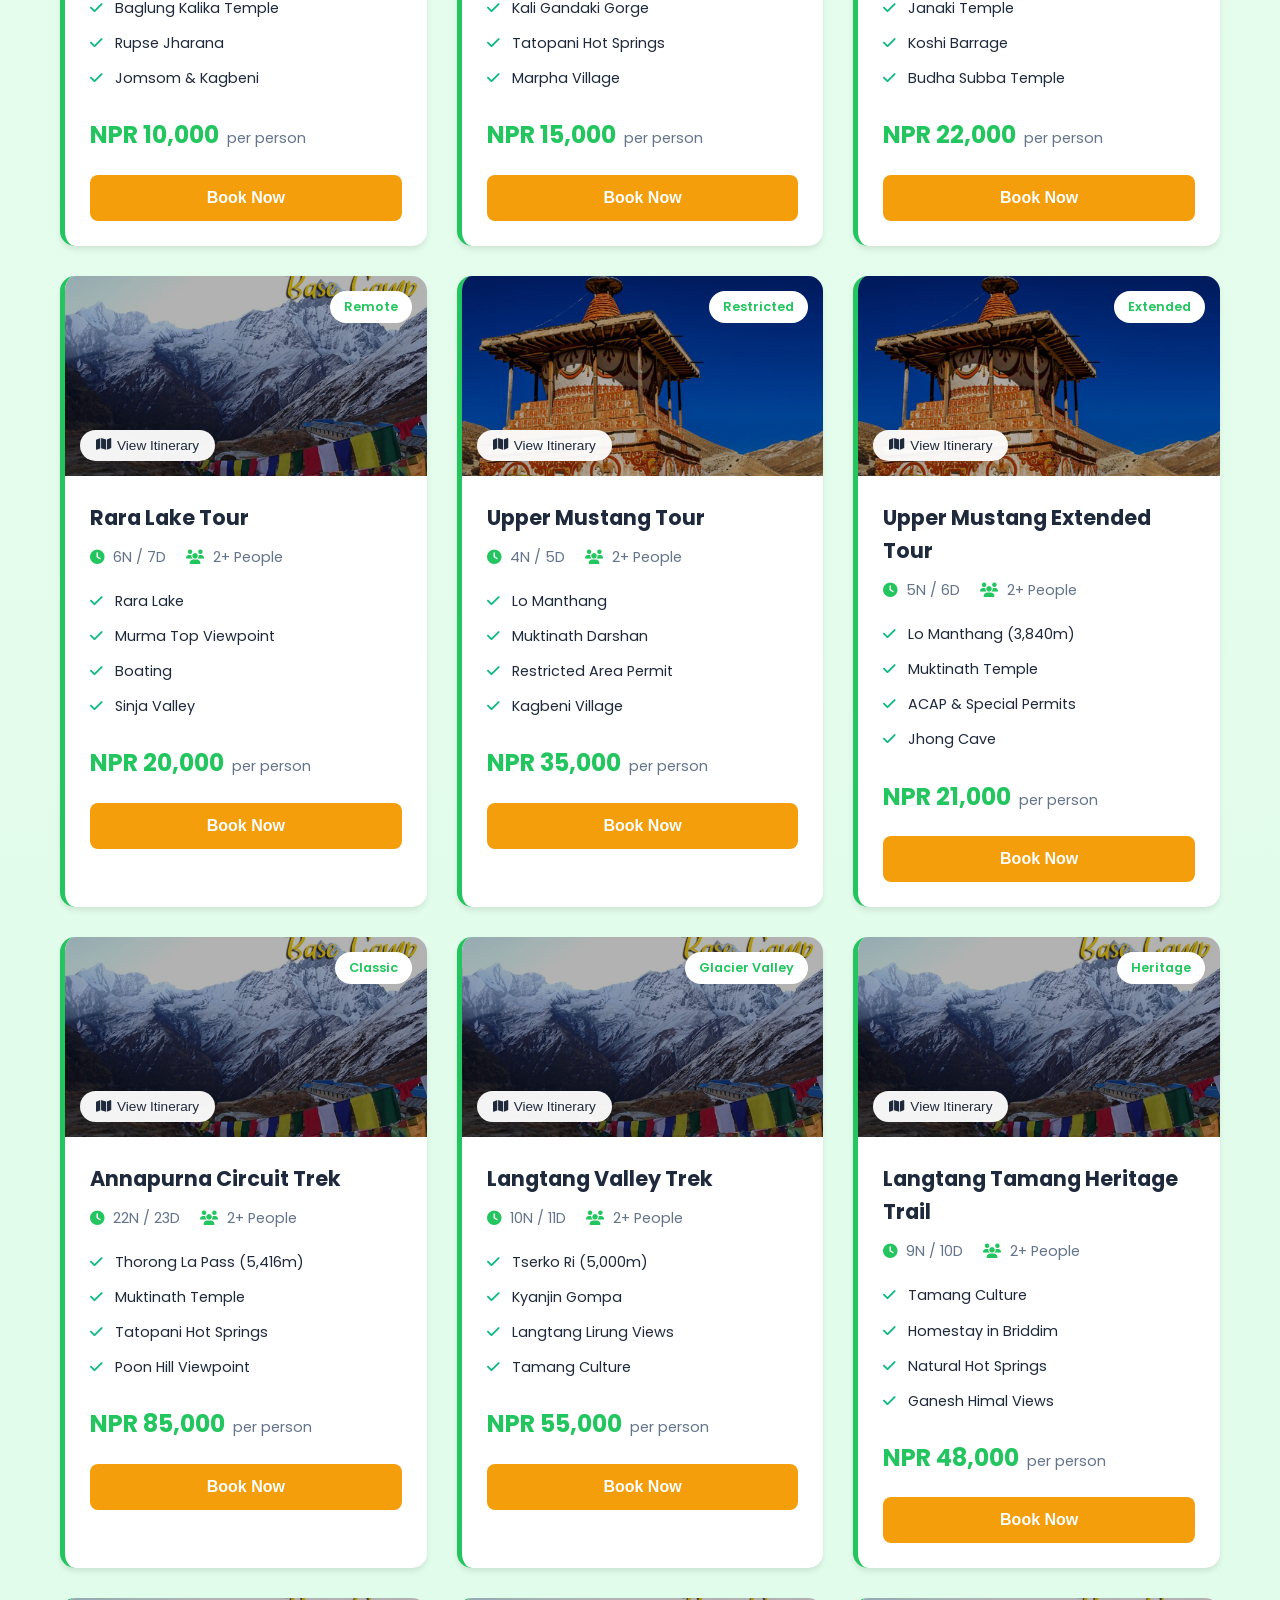
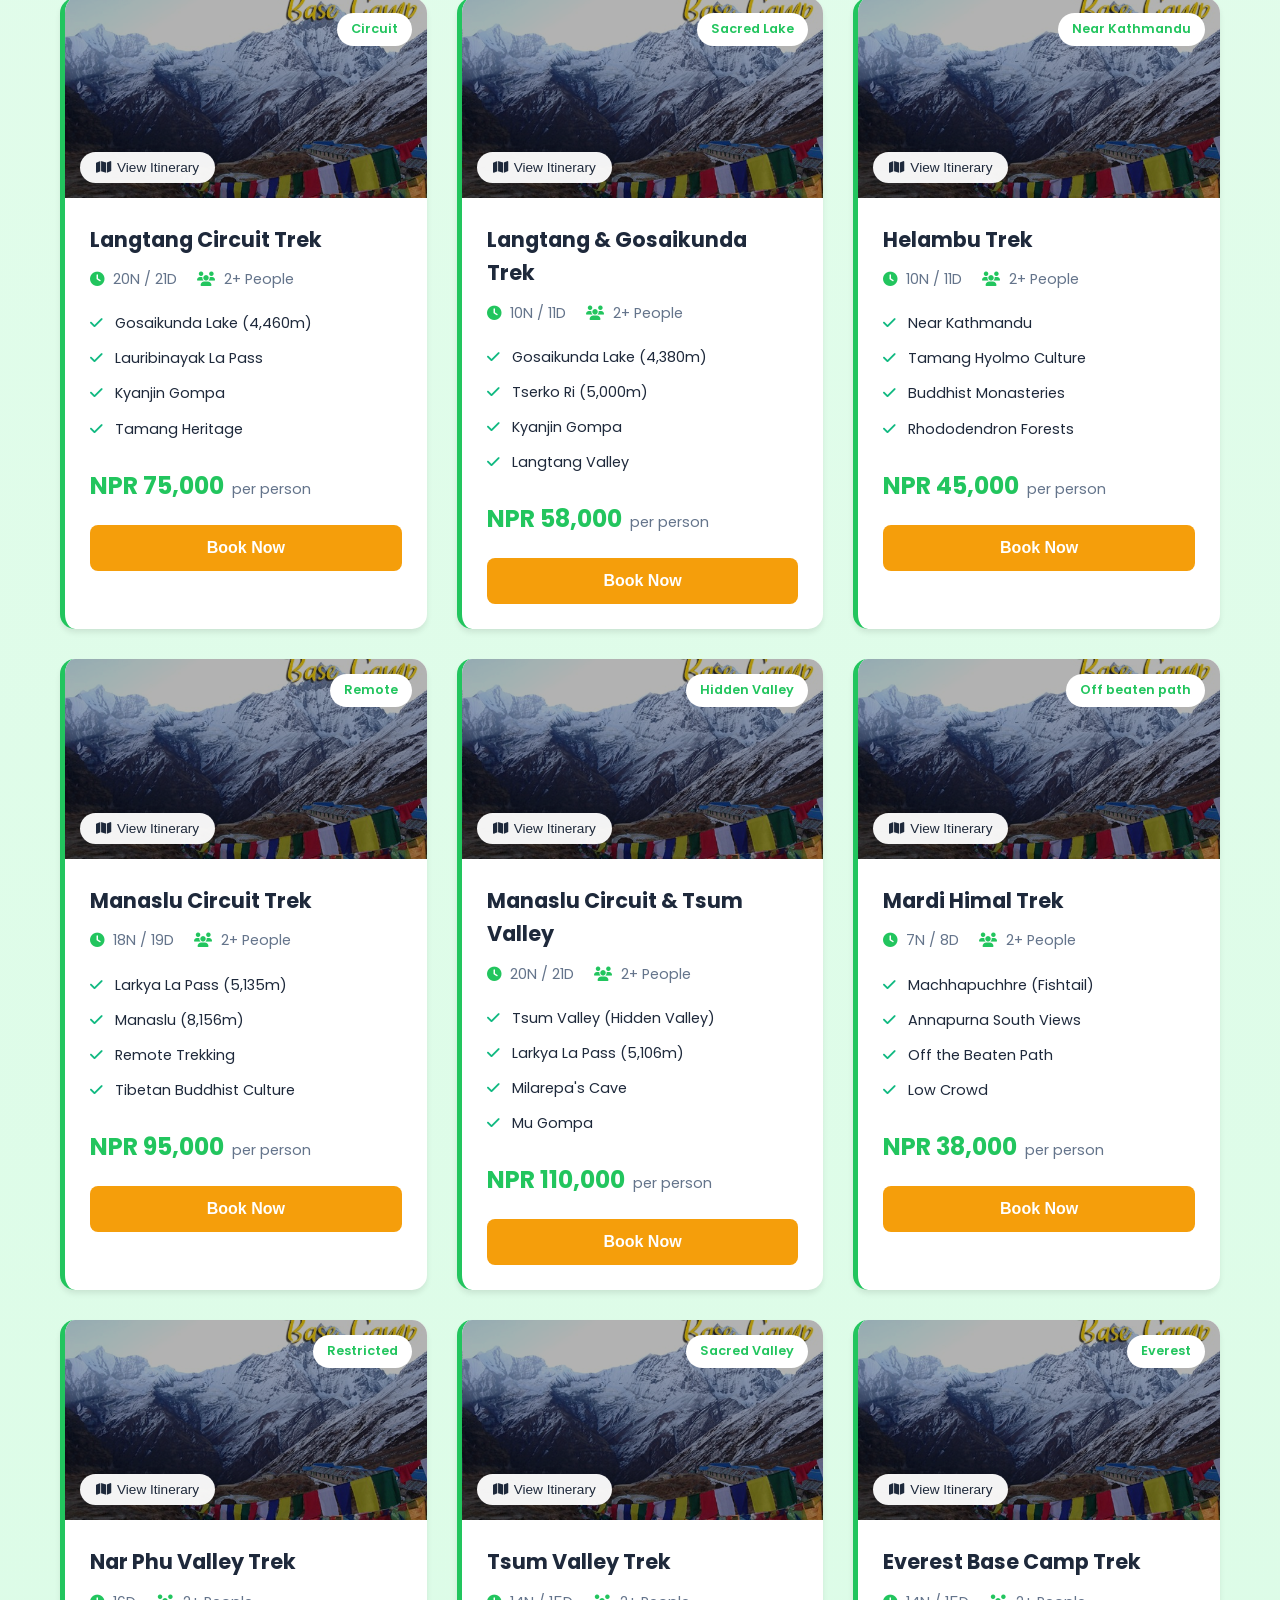
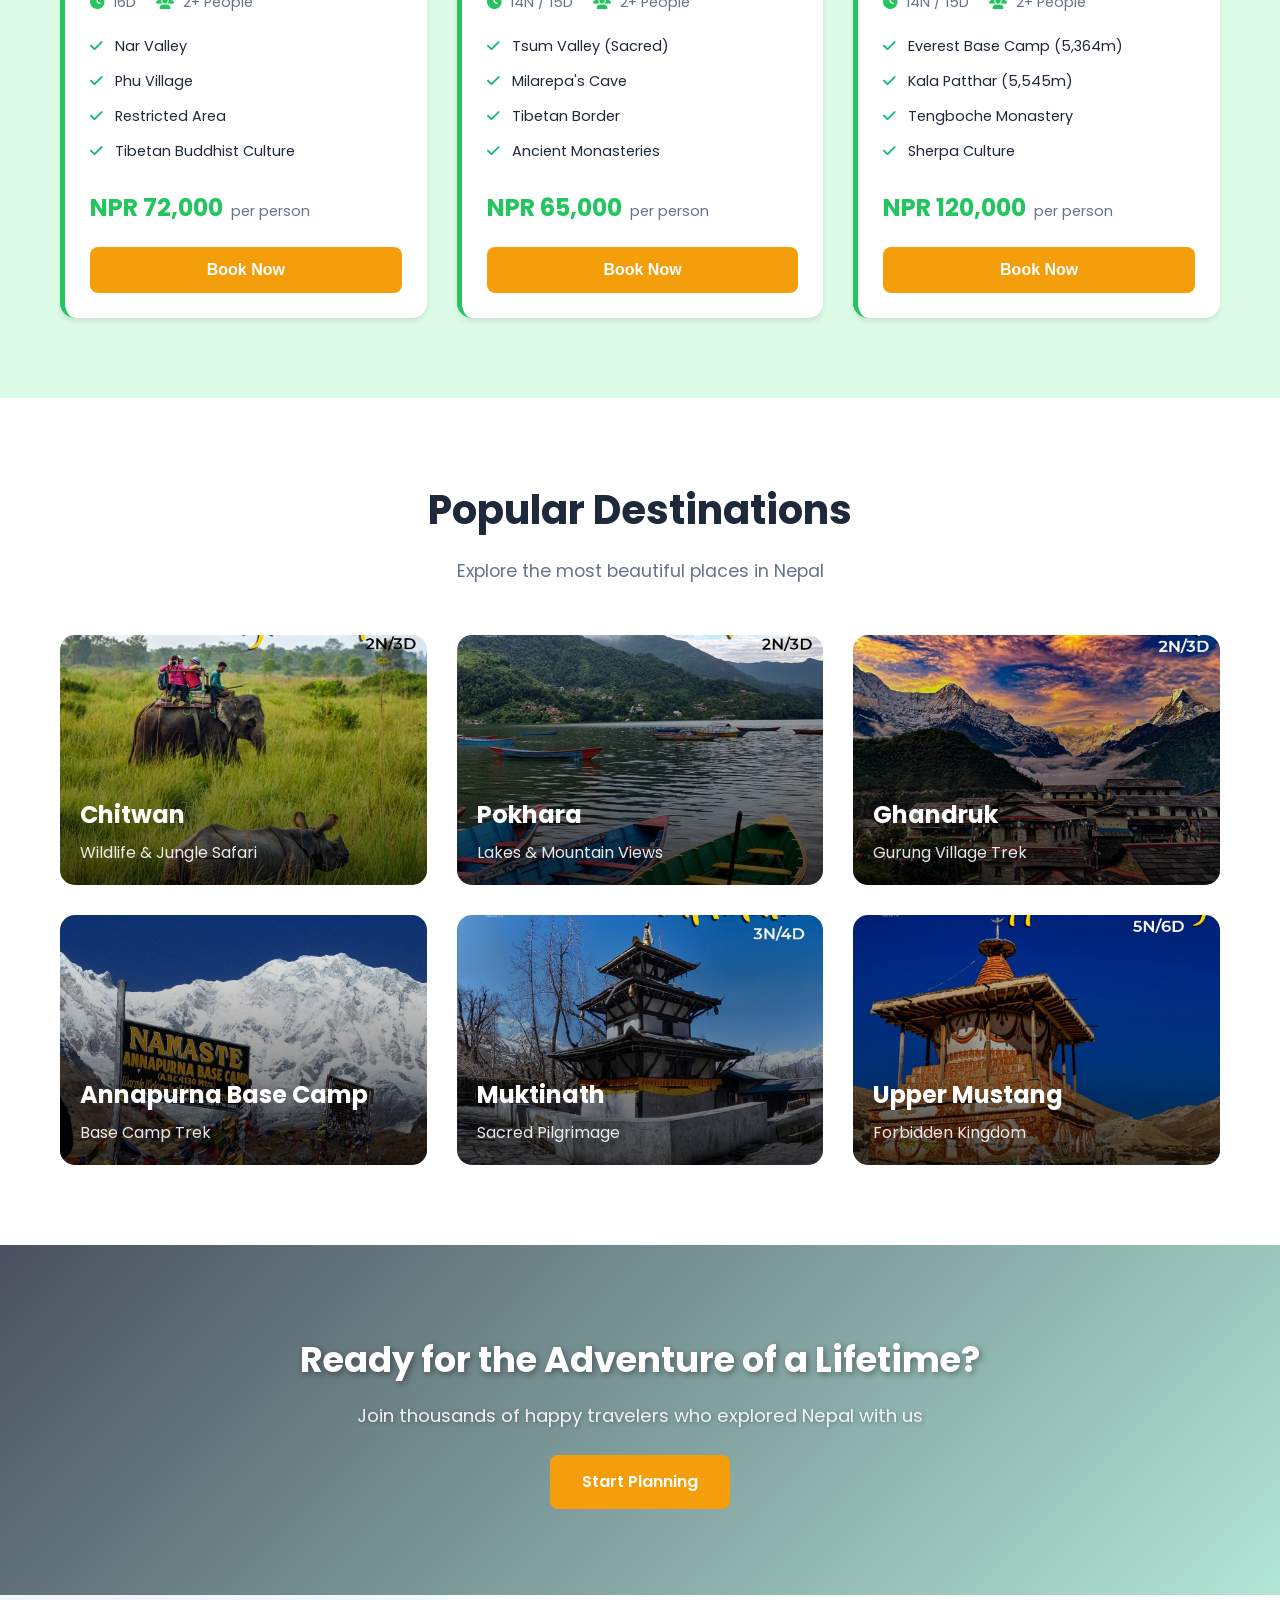
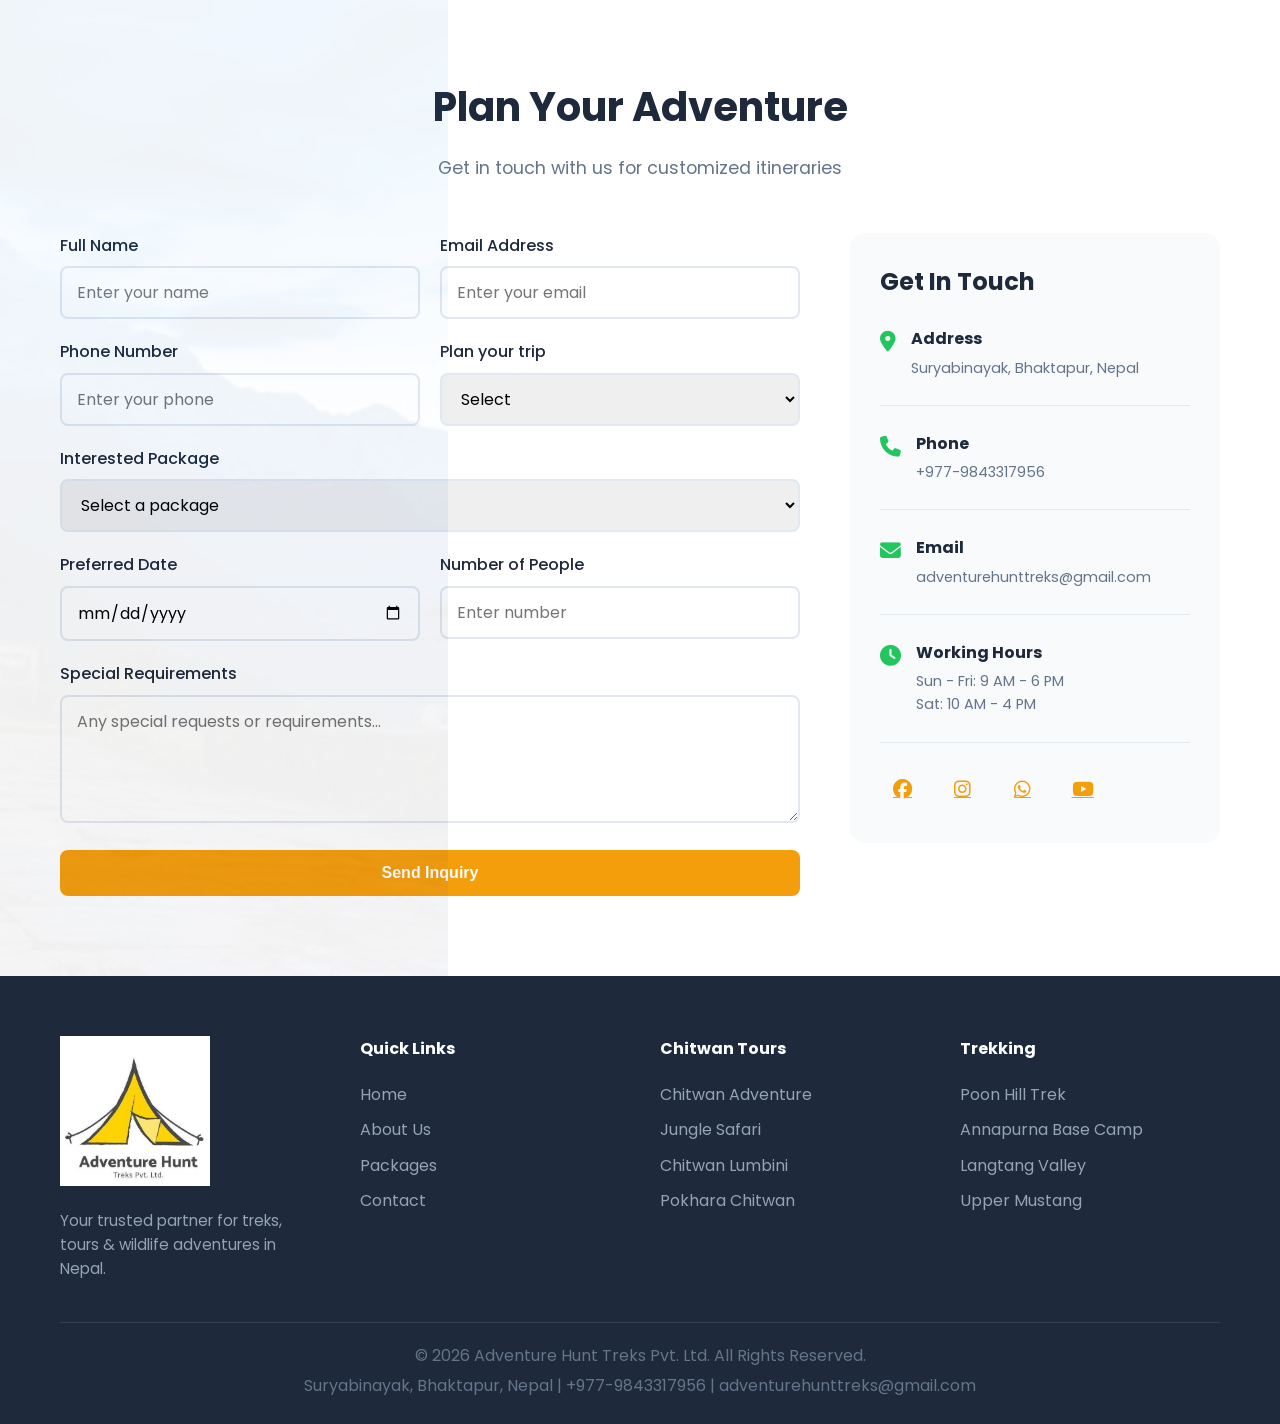
==== commit 84872f0c: "Fix brochure admin section placement inside admin dashboard" ====
--- a/public/index.html
+++ b/public/index.html
@@ -132,37 +132,6 @@
                                 <p>Round-the-clock assistance</p>
                 </div>
             </div>
-
-            <!-- Brochure Admin Section -->
-            <div class="admin-section" id="section-brochure">
-                <div class="section-toolbar">
-                    <h3><i class="fas fa-file-image"></i> Manage Brochure</h3>
-                </div>
-                <p style="color: var(--gray); margin-bottom: 25px;">Upload brochure images (front and back). These will be visible to Nepali visitors in the Brochure section.</p>
-                <div class="brochure-admin-grid">
-                    <div class="brochure-admin-card">
-                        <h4><i class="fas fa-image"></i> Front Page</h4>
-                        <div class="brochure-admin-preview" id="adminBrochureFrontPreview">
-                            <p class="brochure-placeholder"><i class="fas fa-cloud-upload-alt"></i><br>No image uploaded</p>
-                        </div>
-                        <label class="btn btn-primary" for="adminBrochureFrontUpload" style="cursor:pointer;">
-                            <i class="fas fa-upload"></i> Upload Front Page
-                        </label>
-                        <input type="file" id="adminBrochureFrontUpload" accept="image/*" style="display:none;" onchange="handleBrochureUpload('front', this)">
-                    </div>
-                    <div class="brochure-admin-card">
-                        <h4><i class="fas fa-image"></i> Back Page</h4>
-                        <div class="brochure-admin-preview" id="adminBrochureBackPreview">
-                            <p class="brochure-placeholder"><i class="fas fa-cloud-upload-alt"></i><br>No image uploaded</p>
-                        </div>
-                        <label class="btn btn-primary" for="adminBrochureBackUpload" style="cursor:pointer;">
-                            <i class="fas fa-upload"></i> Upload Back Page
-                        </label>
-                        <input type="file" id="adminBrochureBackUpload" accept="image/*" style="display:none;" onchange="handleBrochureUpload('back', this)">
-                    </div>
-                </div>
-            </div>
-
         </div>
     </div>
                 <div class="about-contact-card">
@@ -1183,6 +1152,37 @@
                     <div id="emailStatus" class="email-status"></div>
                 </div>
             </div>
+
+            <!-- Brochure Admin Section -->
+            <div class="admin-section" id="section-brochure">
+                <div class="section-toolbar">
+                    <h3><i class="fas fa-file-image"></i> Manage Brochure</h3>
+                </div>
+                <p style="color: var(--gray); margin-bottom: 25px;">Upload brochure images (front and back). These will be visible to Nepali visitors in the Brochure section.</p>
+                <div class="brochure-admin-grid">
+                    <div class="brochure-admin-card">
+                        <h4><i class="fas fa-image"></i> Front Page</h4>
+                        <div class="brochure-admin-preview" id="adminBrochureFrontPreview">
+                            <p class="brochure-placeholder"><i class="fas fa-cloud-upload-alt"></i><br>No image uploaded</p>
+                        </div>
+                        <label class="btn btn-primary" for="adminBrochureFrontUpload" style="cursor:pointer;">
+                            <i class="fas fa-upload"></i> Upload Front Page
+                        </label>
+                        <input type="file" id="adminBrochureFrontUpload" accept="image/*" style="display:none;" onchange="handleBrochureUpload('front', this)">
+                    </div>
+                    <div class="brochure-admin-card">
+                        <h4><i class="fas fa-image"></i> Back Page</h4>
+                        <div class="brochure-admin-preview" id="adminBrochureBackPreview">
+                            <p class="brochure-placeholder"><i class="fas fa-cloud-upload-alt"></i><br>No image uploaded</p>
+                        </div>
+                        <label class="btn btn-primary" for="adminBrochureBackUpload" style="cursor:pointer;">
+                            <i class="fas fa-upload"></i> Upload Back Page
+                        </label>
+                        <input type="file" id="adminBrochureBackUpload" accept="image/*" style="display:none;" onchange="handleBrochureUpload('back', this)">
+                    </div>
+                </div>
+            </div>
+
         </div>
     </div>
 
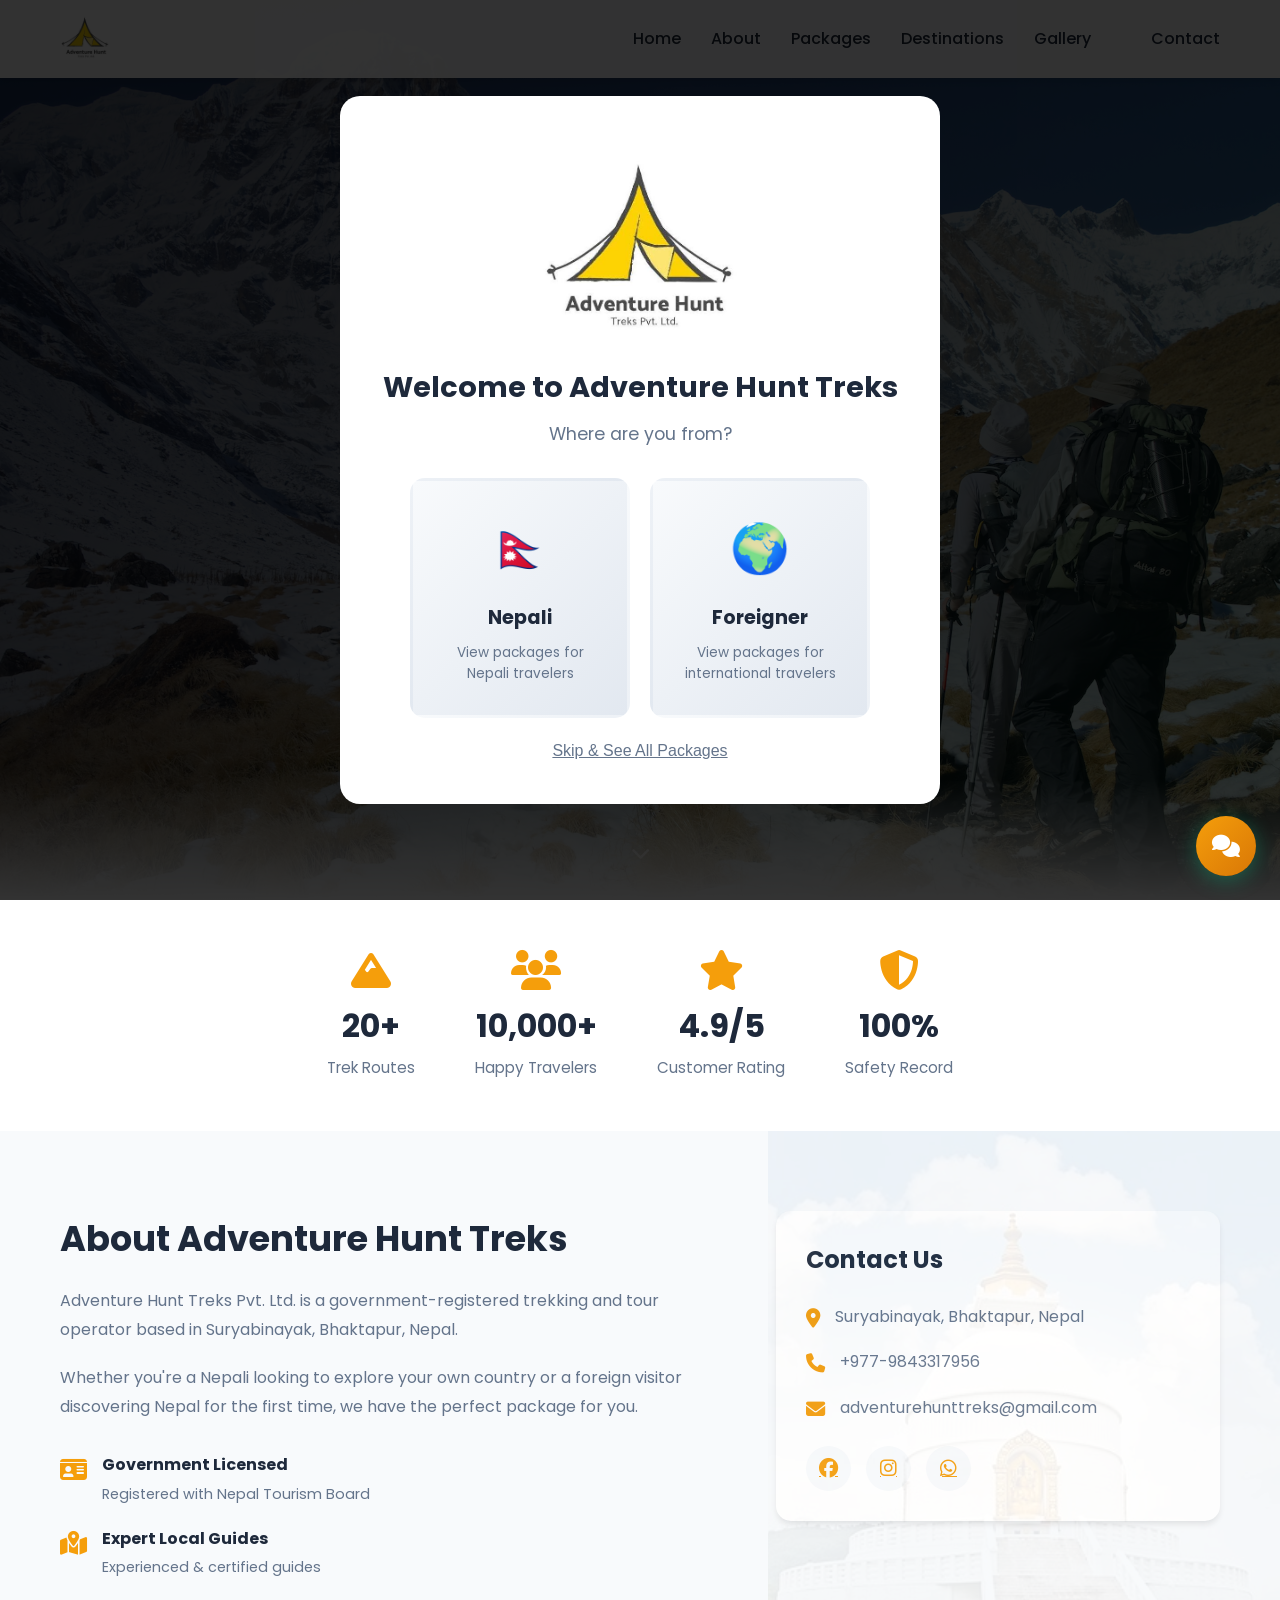
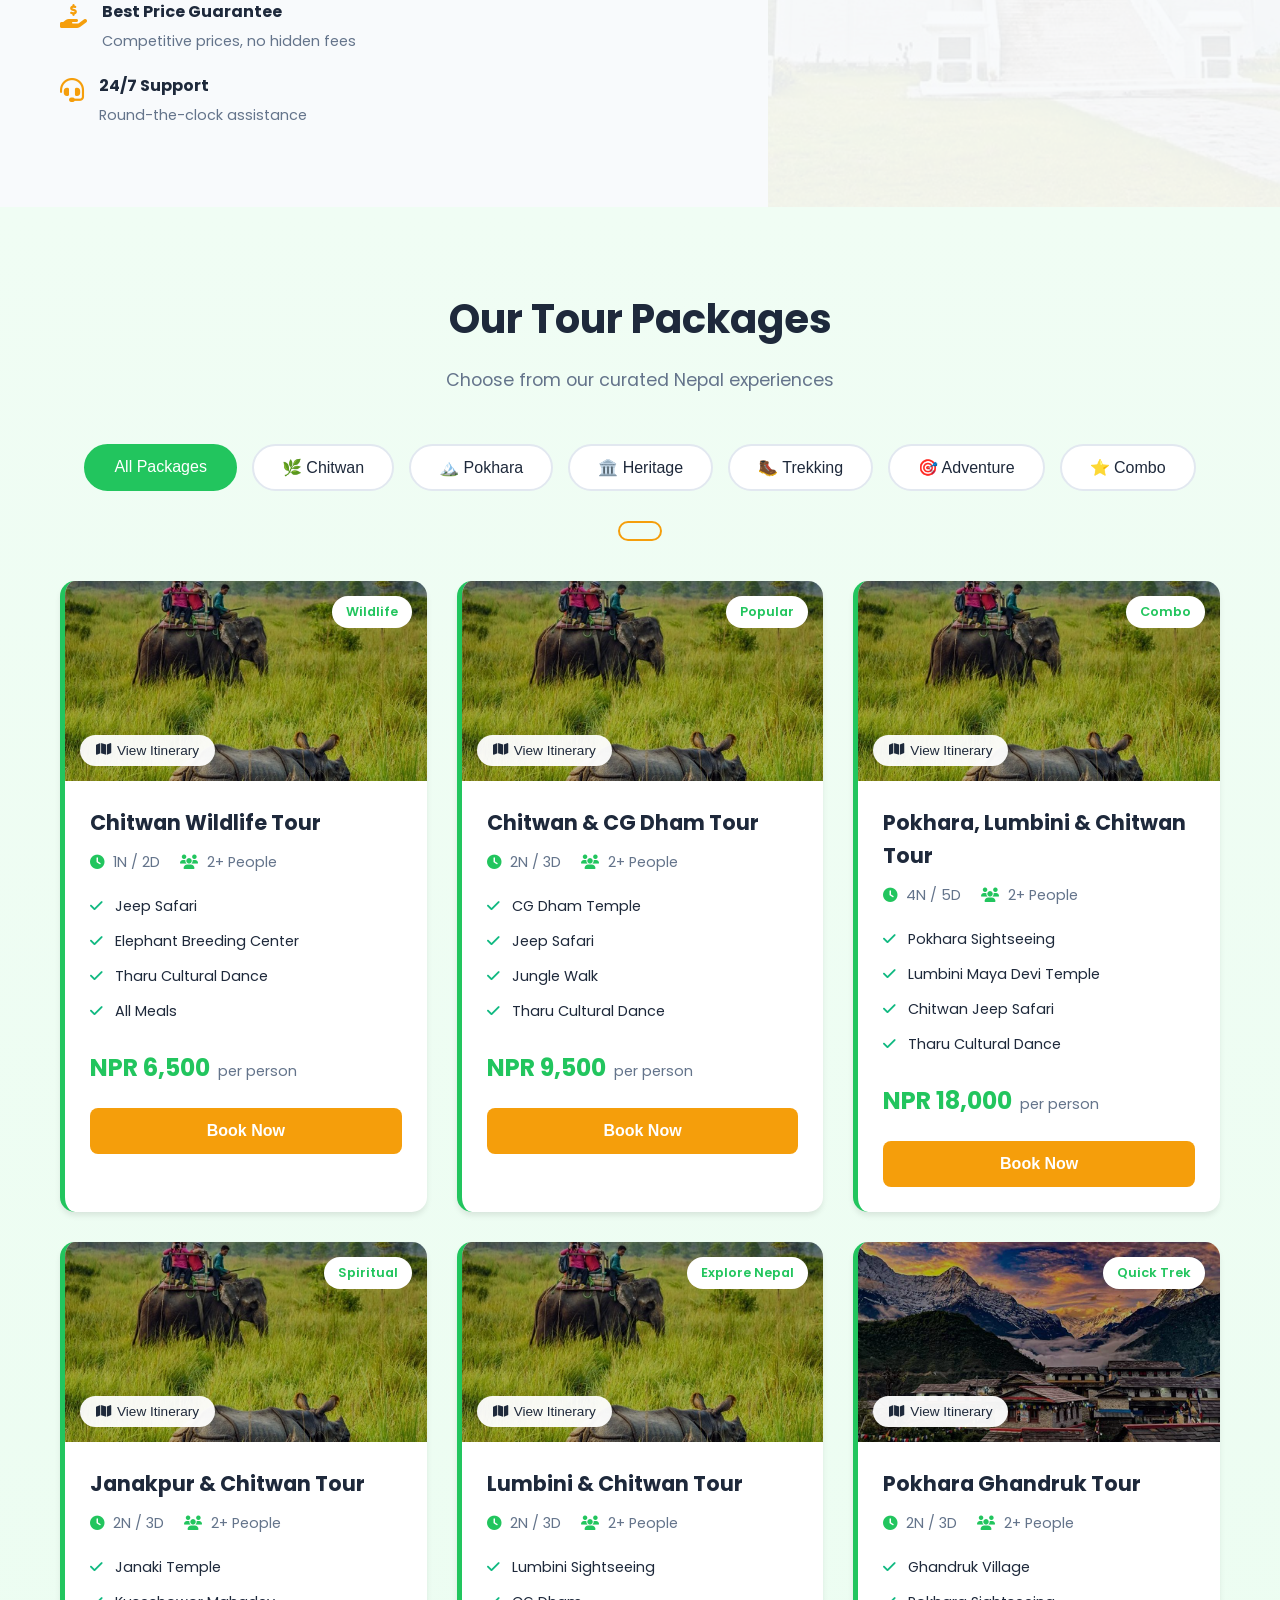
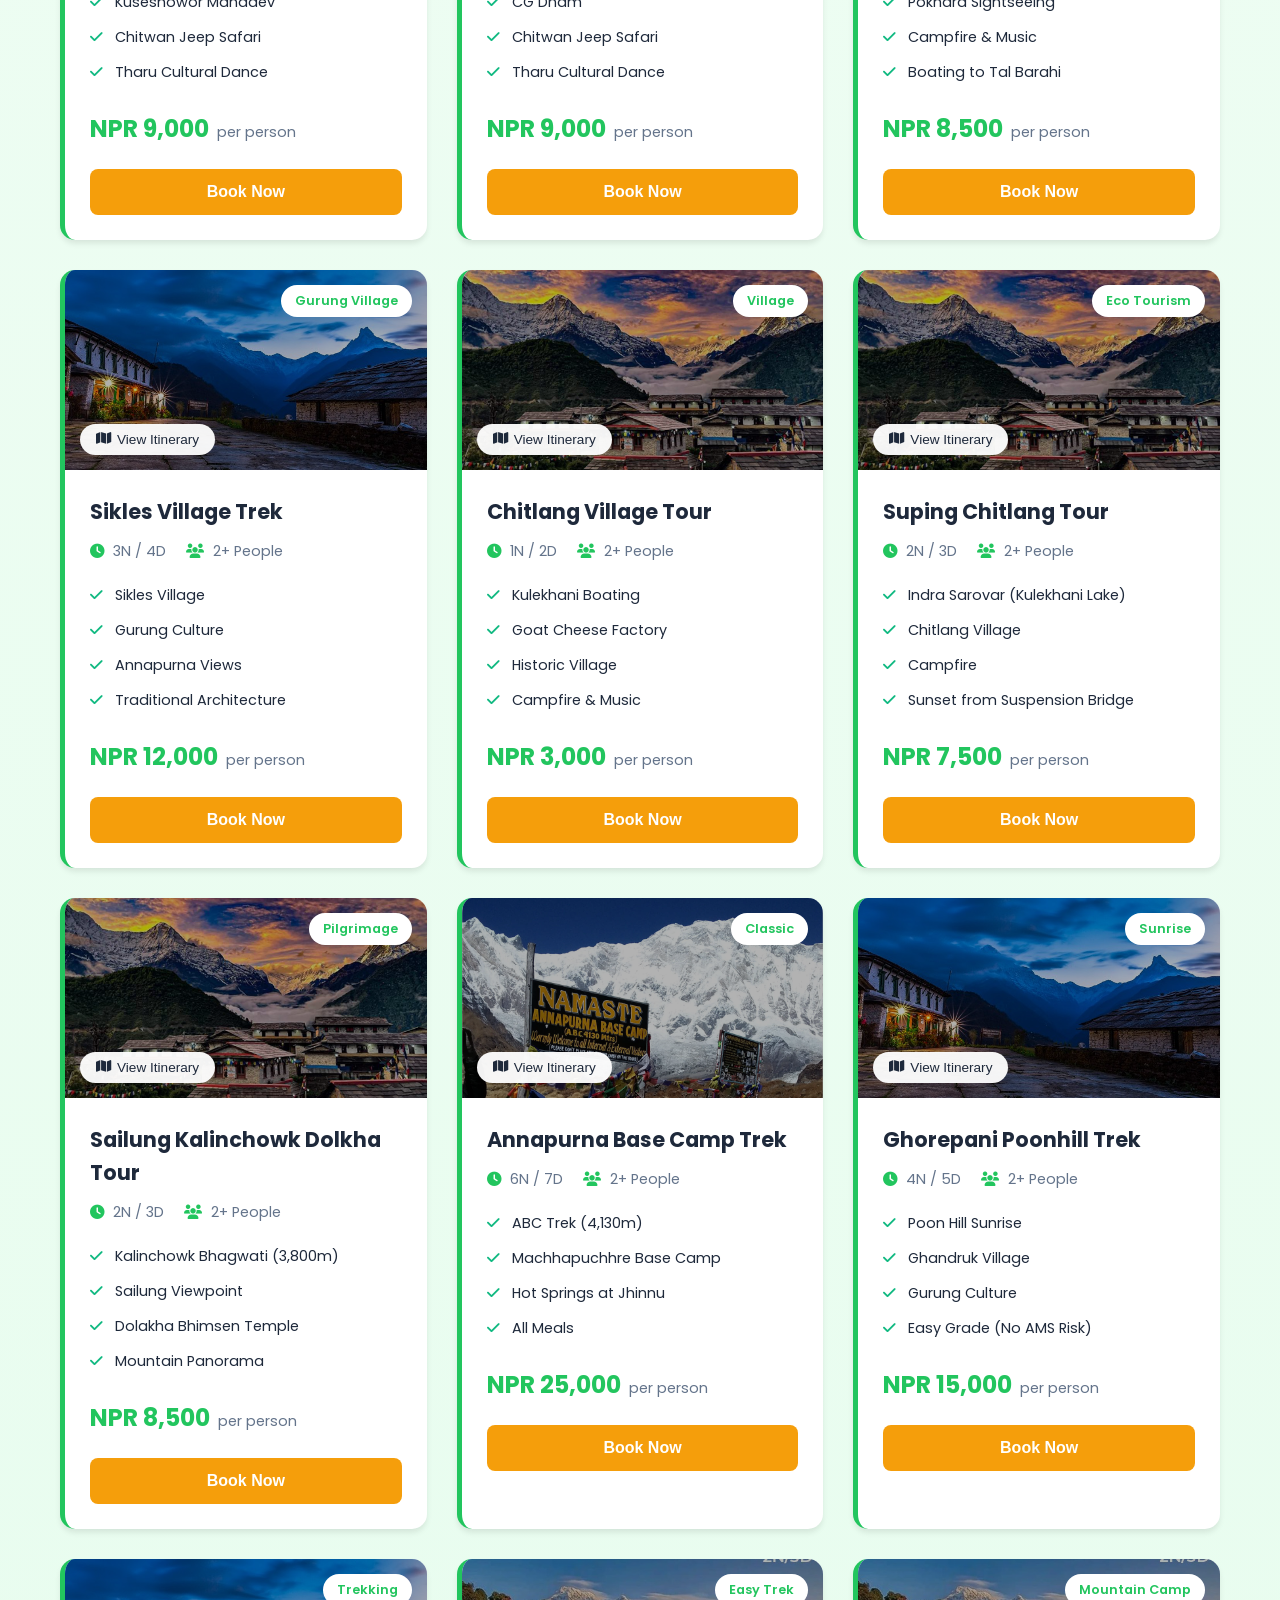
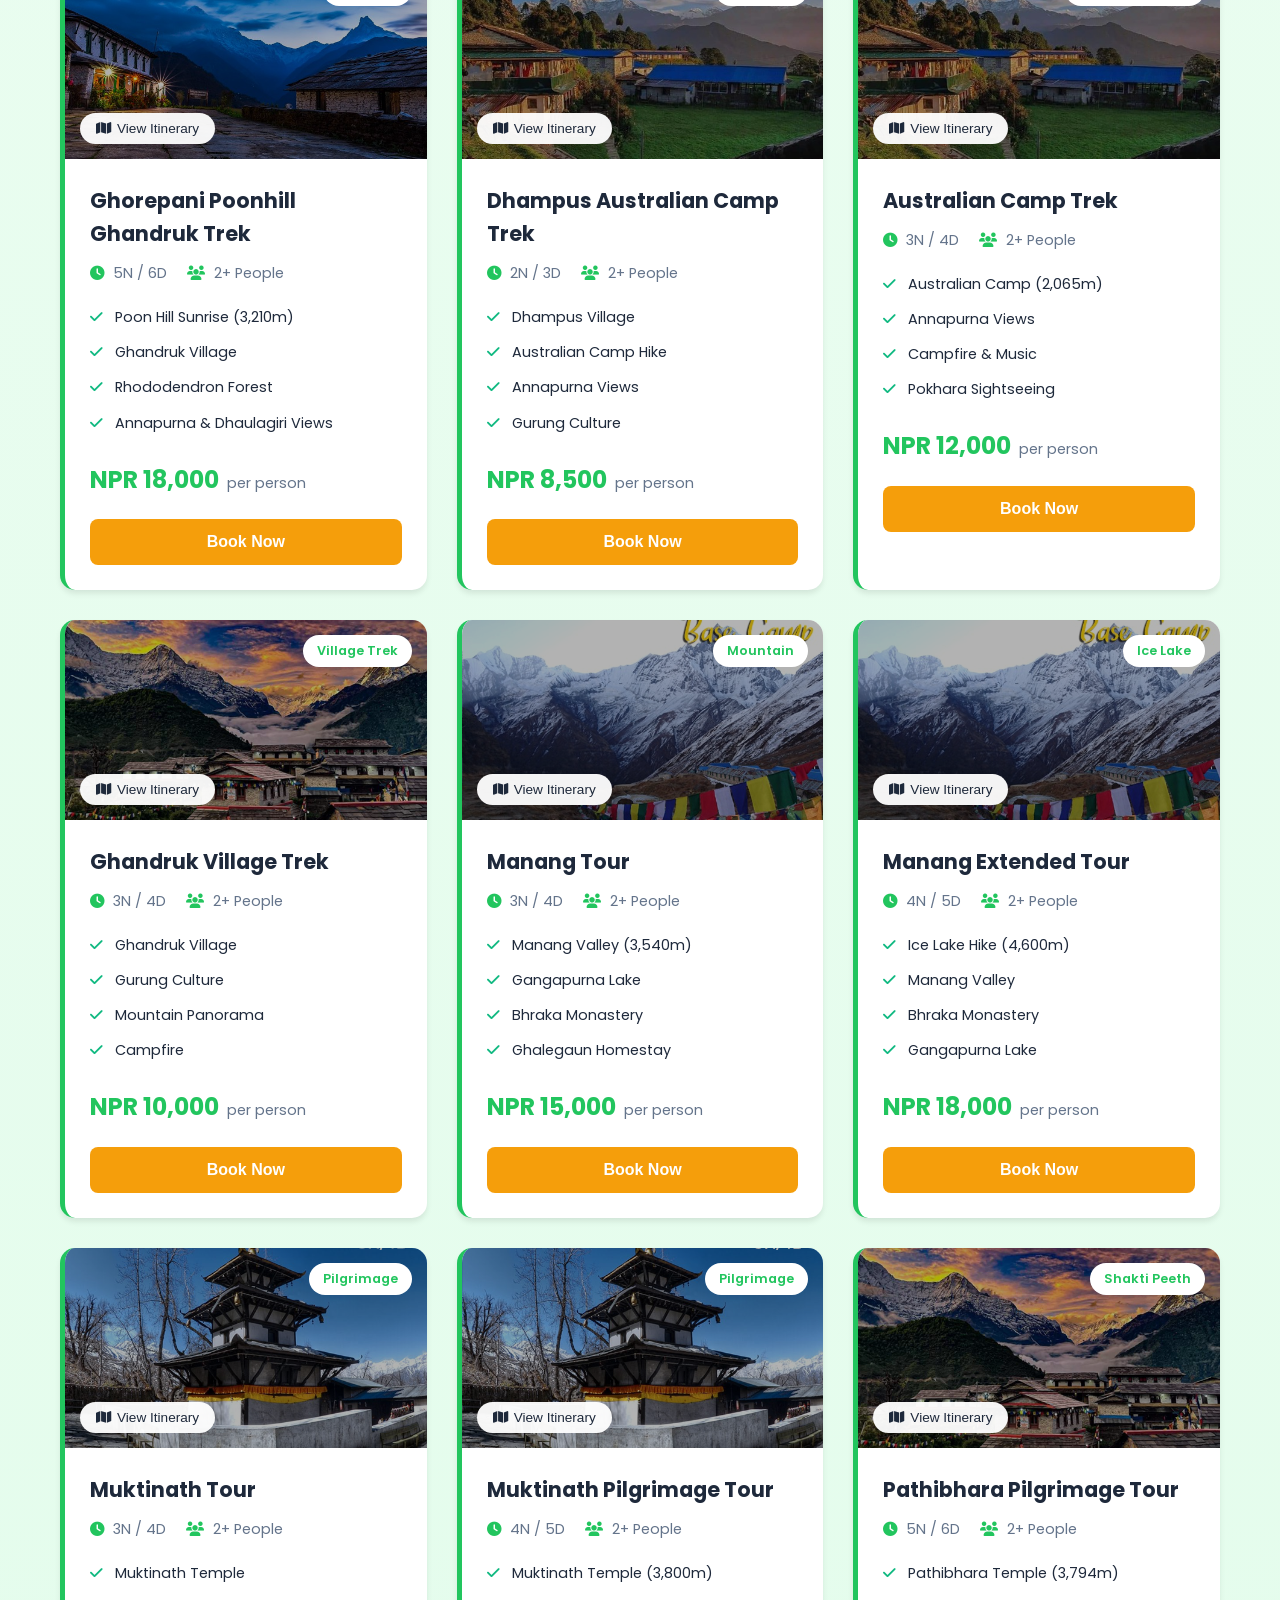
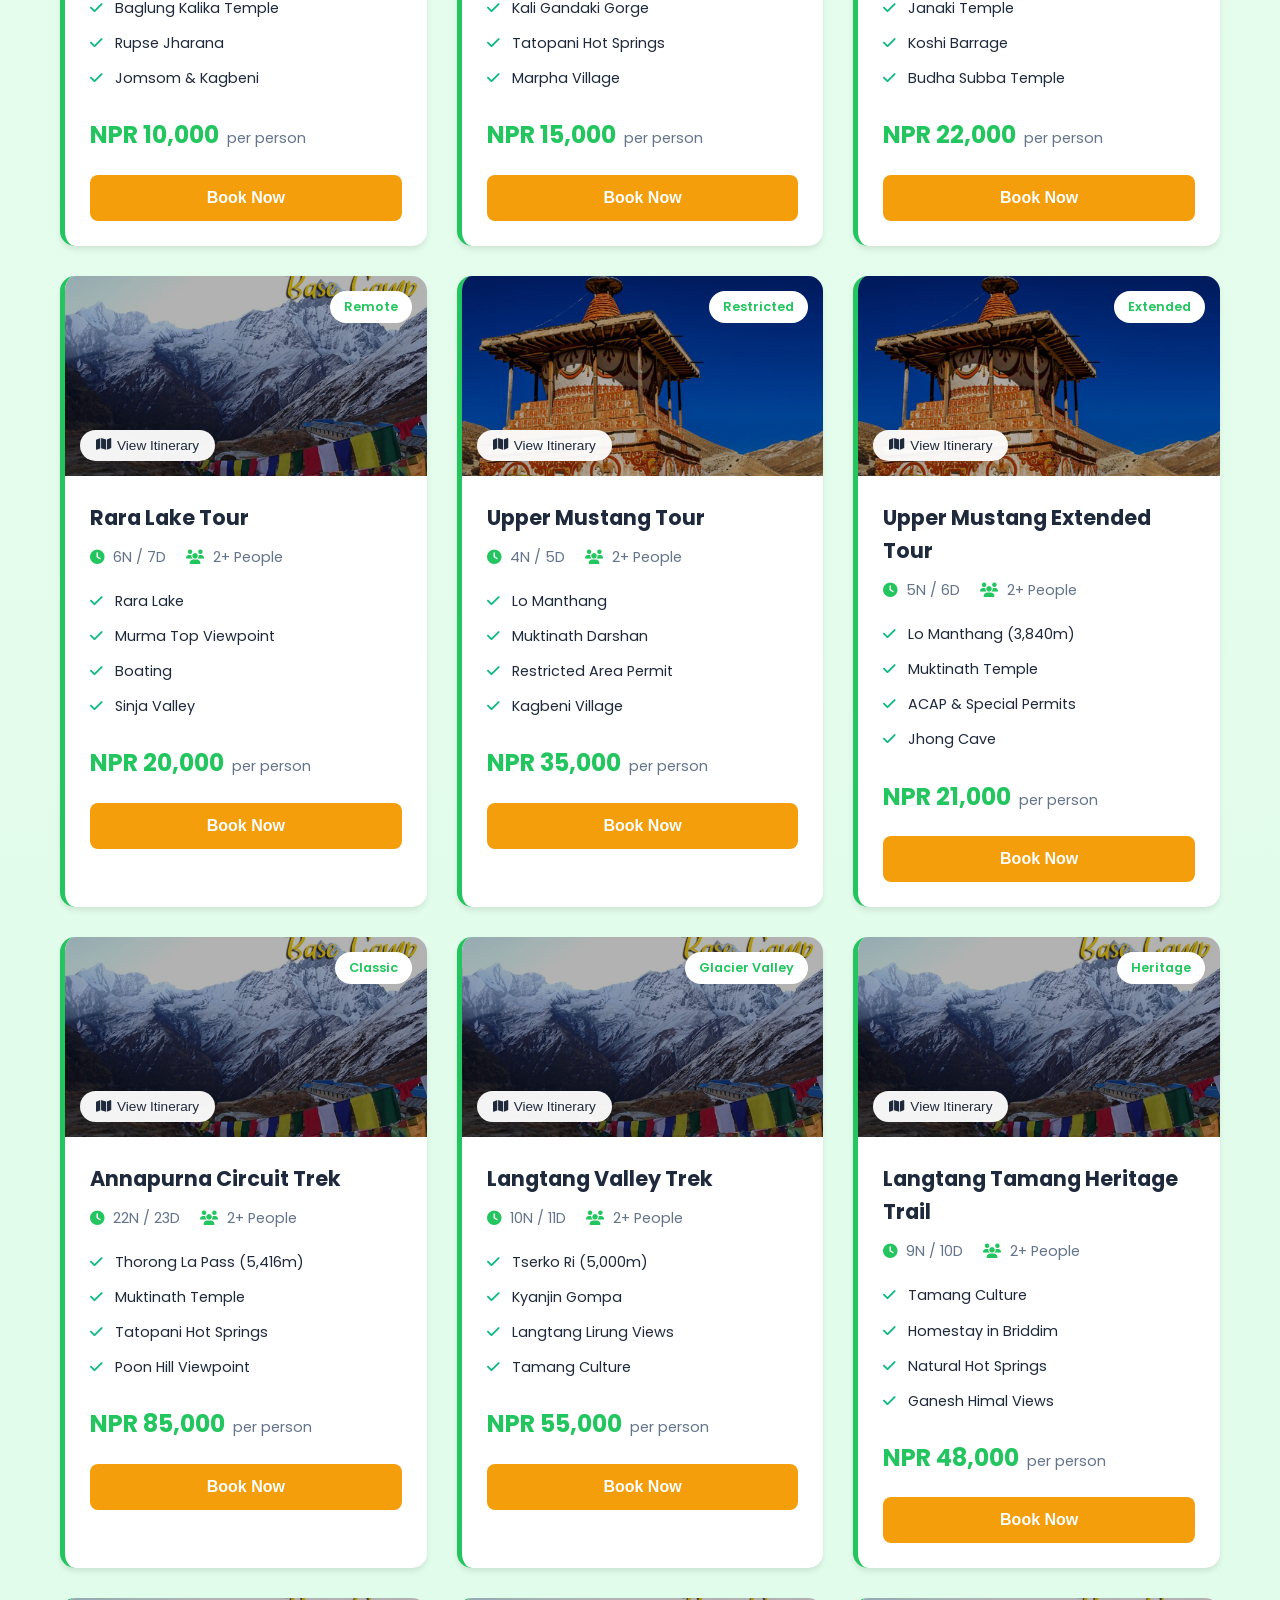
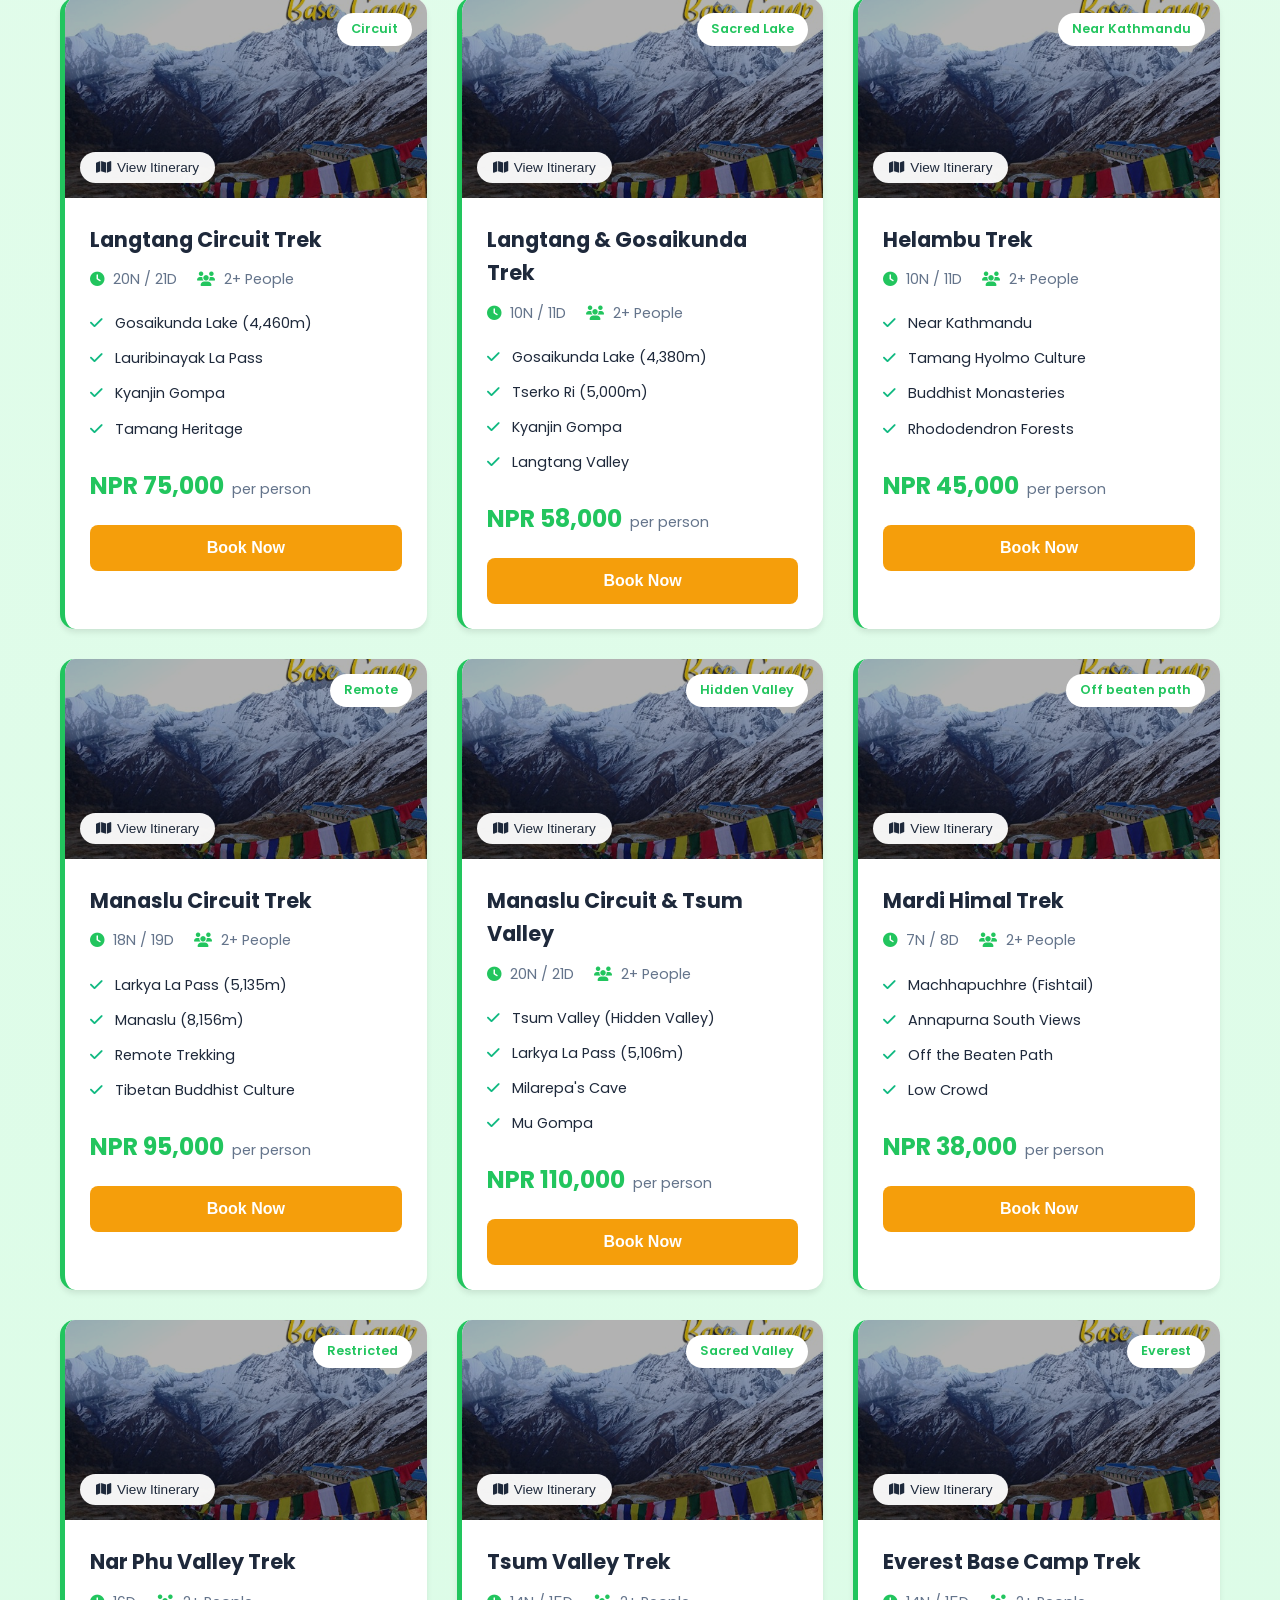
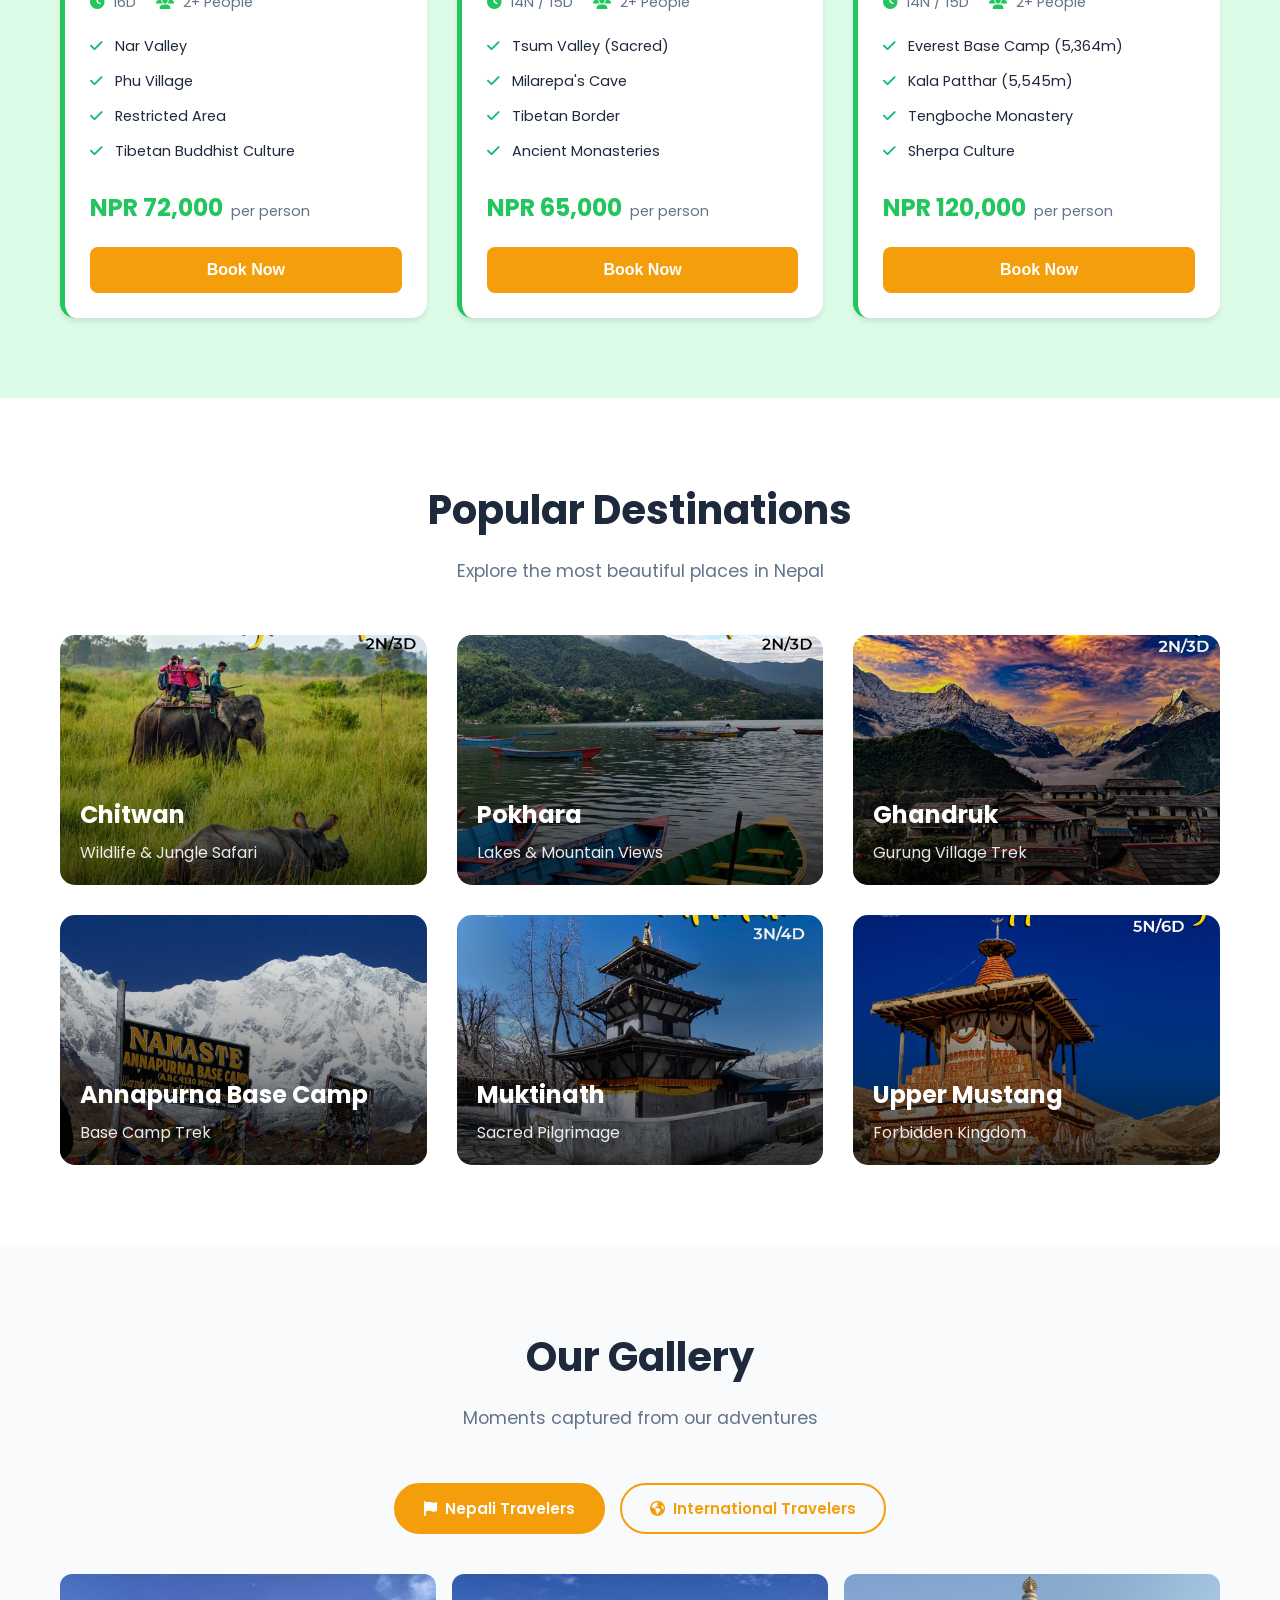
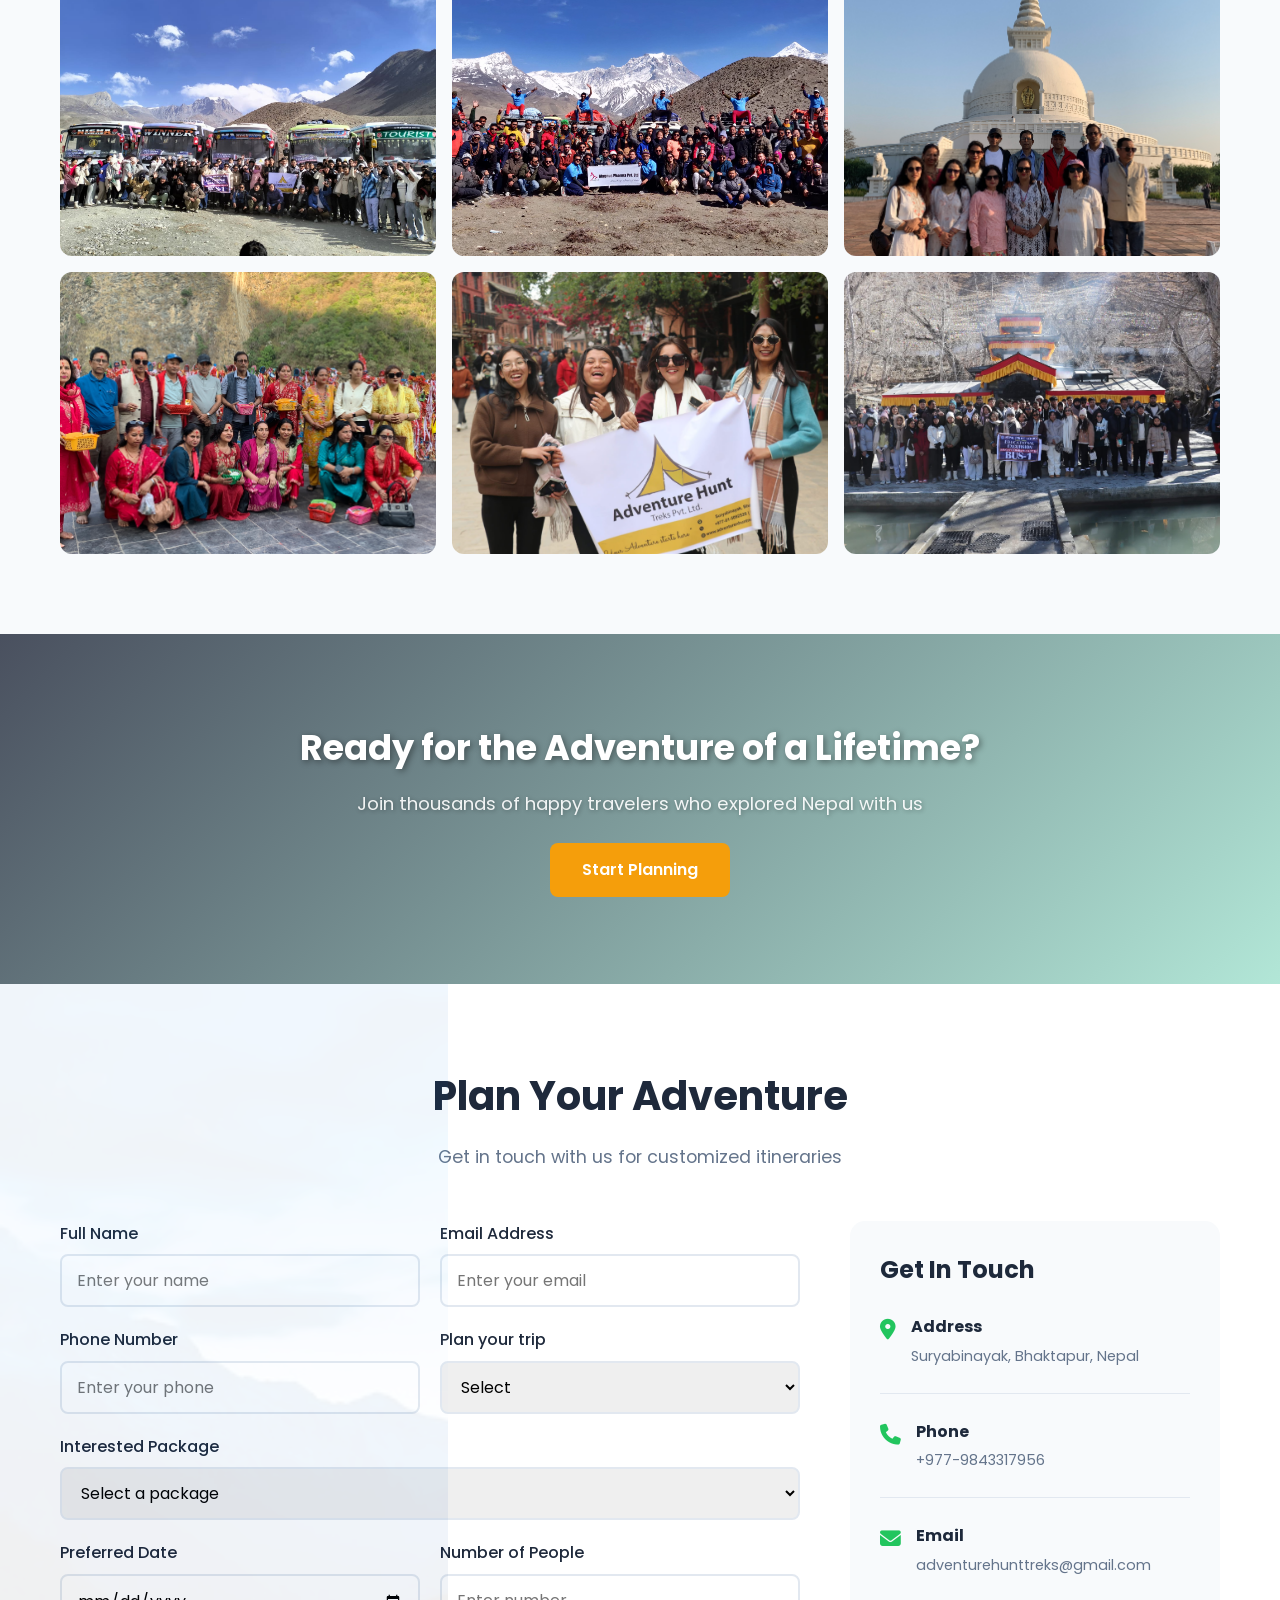
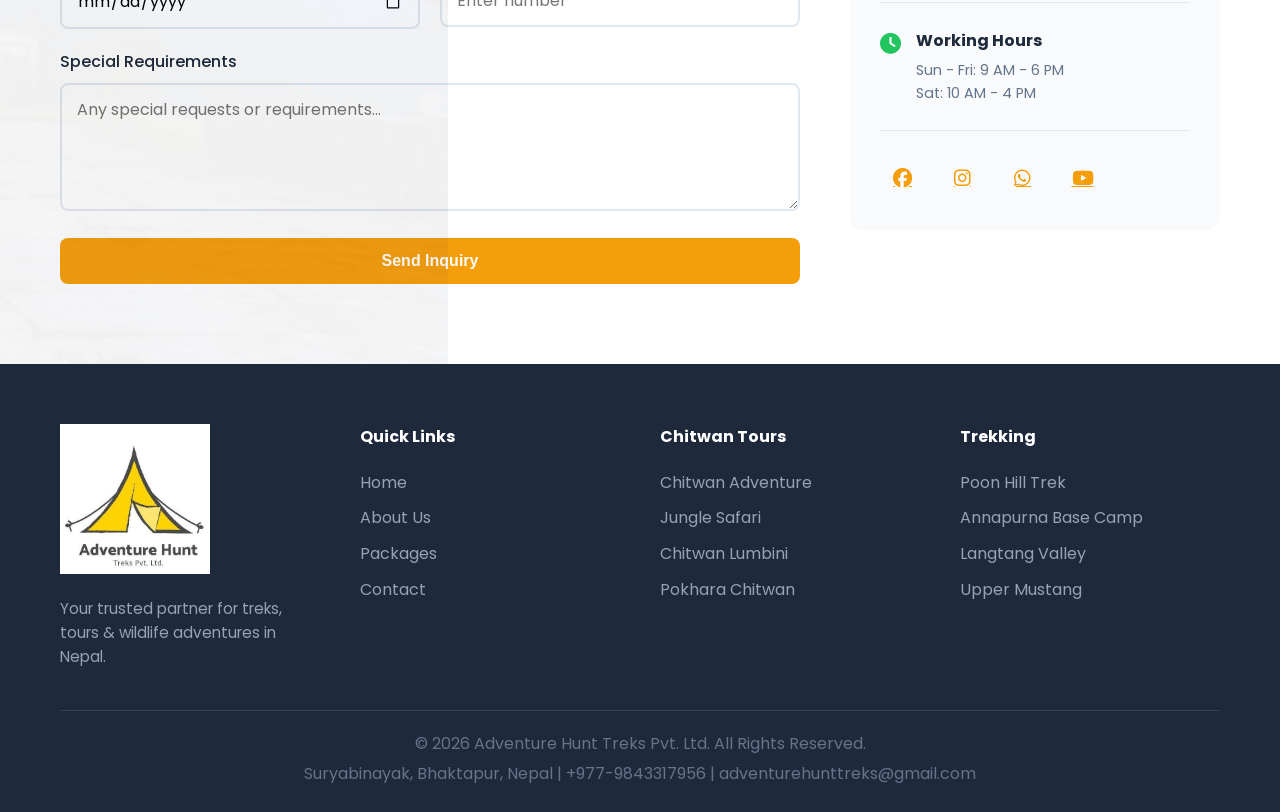
==== commit 4ae14b63: "Add photo gallery section with Foreigners and Nepali tabs, lightbox viewer, and 54 gallery photos" ====
--- a/public/index.html
+++ b/public/index.html
@@ -20,6 +20,7 @@
                 <li><a href="#about">About</a></li>
                 <li><a href="#packages">Packages</a></li>
                 <li><a href="#destinations">Destinations</a></li>
+                <li><a href="#gallery">Gallery</a></li>
                 <li><a href="#brochure" id="brochureNavLink" style="display:none;">Brochure</a></li>
                 <li><a href="#contact">Contact</a></li>
             </ul>
@@ -601,6 +602,38 @@
             </div>
         </div>
     </section>
+
+    <!-- Gallery Section -->
+    <section class="gallery-section" id="gallery">
+        <div class="container">
+            <div class="section-header">
+                <h2>Our Gallery</h2>
+                <p>Moments captured from our adventures</p>
+            </div>
+            <div class="gallery-tabs">
+                <button class="gallery-tab active" data-gallery="nepali" onclick="switchGallery('nepali', this)">
+                    <i class="fas fa-flag"></i> Nepali Travelers
+                </button>
+                <button class="gallery-tab" data-gallery="foreigners" onclick="switchGallery('foreigners', this)">
+                    <i class="fas fa-globe-americas"></i> International Travelers
+                </button>
+            </div>
+            <div class="gallery-grid" id="gallery-grid">
+                <!-- Photos loaded dynamically by JS -->
+            </div>
+        </div>
+    </section>
+
+    <!-- Gallery Lightbox -->
+    <div class="lightbox-overlay" id="lightbox" style="display:none;" onclick="closeLightbox(event)">
+        <button class="lightbox-close" onclick="closeLightbox(event)">&times;</button>
+        <button class="lightbox-prev" onclick="navigateLightbox(-1, event)"><i class="fas fa-chevron-left"></i></button>
+        <div class="lightbox-content">
+            <img id="lightbox-img" src="" alt="Gallery Photo">
+        </div>
+        <button class="lightbox-next" onclick="navigateLightbox(1, event)"><i class="fas fa-chevron-right"></i></button>
+        <div class="lightbox-counter" id="lightbox-counter"></div>
+    </div>
 
     <!-- Parallax CTA -->
     <section class="parallax-cta">
--- a/public/styles.css
+++ b/public/styles.css
@@ -2744,6 +2744,13 @@
     .admin-toolbar { padding: 10px 15px; flex-wrap: wrap; }
     .admin-bookings { padding: 12px 15px; }
 }
+
+/* Brochure Responsive */
+.brochure-grid { grid-template-columns: 1fr; max-width: 100%; }
+.brochure-admin-grid { grid-template-columns: 1fr; }
+.brochure-preview { height: 200px; }
+.brochure-card { padding: 20px; }
+.brochure-section { padding: 50px 0; }
 
 /* === MOBILE (max-width: 480px) === */
 @media (max-width: 480px) {
@@ -2913,6 +2920,10 @@
     .footer-content { grid-template-columns: 1fr; }
     .package-features li { font-size: 0.78rem; }
     .admin-sidebar { width: 240px; }
+    .brochure-preview { height: 180px; }
+    .brochure-card { padding: 15px; }
+    .brochure-admin-card { padding: 15px; }
+    .brochure-admin-preview { height: 150px; }
 }
 
 /* === LANDSCAPE MOBILE === */
@@ -3219,6 +3230,222 @@
 }
 .chat-log-empty i { font-size: 2rem; margin-bottom: 10px; display: block; }
 
+/* Gallery Section */
+.gallery-section {
+    padding: 80px 0;
+    background: var(--bg-light);
+}
+
+.gallery-tabs {
+    display: flex;
+    justify-content: center;
+    gap: 15px;
+    margin-bottom: 40px;
+    flex-wrap: wrap;
+}
+
+.gallery-tab {
+    padding: 12px 28px;
+    border: 2px solid var(--primary);
+    background: transparent;
+    color: var(--primary);
+    border-radius: 30px;
+    cursor: pointer;
+    font-size: 15px;
+    font-weight: 600;
+    font-family: 'Poppins', sans-serif;
+    transition: all 0.3s ease;
+    display: flex;
+    align-items: center;
+    gap: 8px;
+}
+
+.gallery-tab:hover {
+    background: var(--primary);
+    color: white;
+}
+
+.gallery-tab.active {
+    background: var(--primary);
+    color: white;
+}
+
+.gallery-grid {
+    display: grid;
+    grid-template-columns: repeat(auto-fill, minmax(280px, 1fr));
+    gap: 16px;
+}
+
+.gallery-item {
+    position: relative;
+    border-radius: 12px;
+    overflow: hidden;
+    cursor: pointer;
+    aspect-ratio: 4/3;
+    background: #e2e8f0;
+    transition: transform 0.3s ease, box-shadow 0.3s ease;
+}
+
+.gallery-item:hover {
+    transform: translateY(-4px);
+    box-shadow: 0 12px 24px rgba(0,0,0,0.15);
+}
+
+.gallery-item img {
+    width: 100%;
+    height: 100%;
+    object-fit: cover;
+    display: block;
+    transition: transform 0.4s ease;
+}
+
+.gallery-item:hover img {
+    transform: scale(1.05);
+}
+
+.gallery-item .gallery-overlay {
+    position: absolute;
+    inset: 0;
+    background: linear-gradient(to top, rgba(0,0,0,0.5) 0%, transparent 50%);
+    opacity: 0;
+    transition: opacity 0.3s ease;
+    display: flex;
+    align-items: flex-end;
+    padding: 16px;
+}
+
+.gallery-item:hover .gallery-overlay {
+    opacity: 1;
+}
+
+.gallery-overlay span {
+    color: white;
+    font-size: 14px;
+    font-weight: 500;
+}
+
+.gallery-empty {
+    grid-column: 1 / -1;
+    text-align: center;
+    padding: 60px 20px;
+    color: var(--text-light);
+}
+
+.gallery-empty i {
+    font-size: 3rem;
+    margin-bottom: 12px;
+    display: block;
+    opacity: 0.5;
+}
+
+/* Lightbox */
+.lightbox-overlay {
+    position: fixed;
+    inset: 0;
+    background: rgba(0,0,0,0.92);
+    z-index: 9999;
+    display: flex;
+    align-items: center;
+    justify-content: center;
+    animation: fadeIn 0.3s ease;
+}
+
+@keyframes fadeIn {
+    from { opacity: 0; }
+    to { opacity: 1; }
+}
+
+.lightbox-content {
+    max-width: 85vw;
+    max-height: 85vh;
+    display: flex;
+    align-items: center;
+    justify-content: center;
+}
+
+.lightbox-content img {
+    max-width: 100%;
+    max-height: 85vh;
+    object-fit: contain;
+    border-radius: 8px;
+    box-shadow: 0 4px 30px rgba(0,0,0,0.5);
+}
+
+.lightbox-close {
+    position: absolute;
+    top: 20px;
+    right: 24px;
+    background: none;
+    border: none;
+    color: white;
+    font-size: 36px;
+    cursor: pointer;
+    z-index: 10;
+    transition: color 0.2s;
+    line-height: 1;
+}
+
+.lightbox-close:hover { color: #f87171; }
+
+.lightbox-prev,
+.lightbox-next {
+    position: absolute;
+    top: 50%;
+    transform: translateY(-50%);
+    background: rgba(255,255,255,0.1);
+    border: 2px solid rgba(255,255,255,0.3);
+    color: white;
+    width: 50px;
+    height: 50px;
+    border-radius: 50%;
+    cursor: pointer;
+    font-size: 18px;
+    display: flex;
+    align-items: center;
+    justify-content: center;
+    transition: all 0.3s;
+    z-index: 10;
+}
+
+.lightbox-prev { left: 20px; }
+.lightbox-next { right: 20px; }
+
+.lightbox-prev:hover,
+.lightbox-next:hover {
+    background: rgba(255,255,255,0.25);
+    border-color: white;
+}
+
+.lightbox-counter {
+    position: absolute;
+    bottom: 20px;
+    left: 50%;
+    transform: translateX(-50%);
+    color: rgba(255,255,255,0.8);
+    font-size: 14px;
+    font-weight: 500;
+}
+
+@media (max-width: 768px) {
+    .gallery-grid {
+        grid-template-columns: repeat(auto-fill, minmax(160px, 1fr));
+        gap: 10px;
+    }
+    .gallery-tab { padding: 10px 20px; font-size: 13px; }
+    .lightbox-prev, .lightbox-next { width: 40px; height: 40px; font-size: 14px; }
+    .lightbox-prev { left: 10px; }
+    .lightbox-next { right: 10px; }
+}
+
+@media (max-width: 480px) {
+    .gallery-grid {
+        grid-template-columns: repeat(2, 1fr);
+        gap: 8px;
+    }
+    .gallery-tabs { gap: 8px; }
+    .gallery-tab { padding: 8px 16px; font-size: 12px; }
+}
+
 /* Chatbot responsive */
 @media (max-width: 480px) {
     .chatbot-widget { bottom: 16px; right: 16px; }
